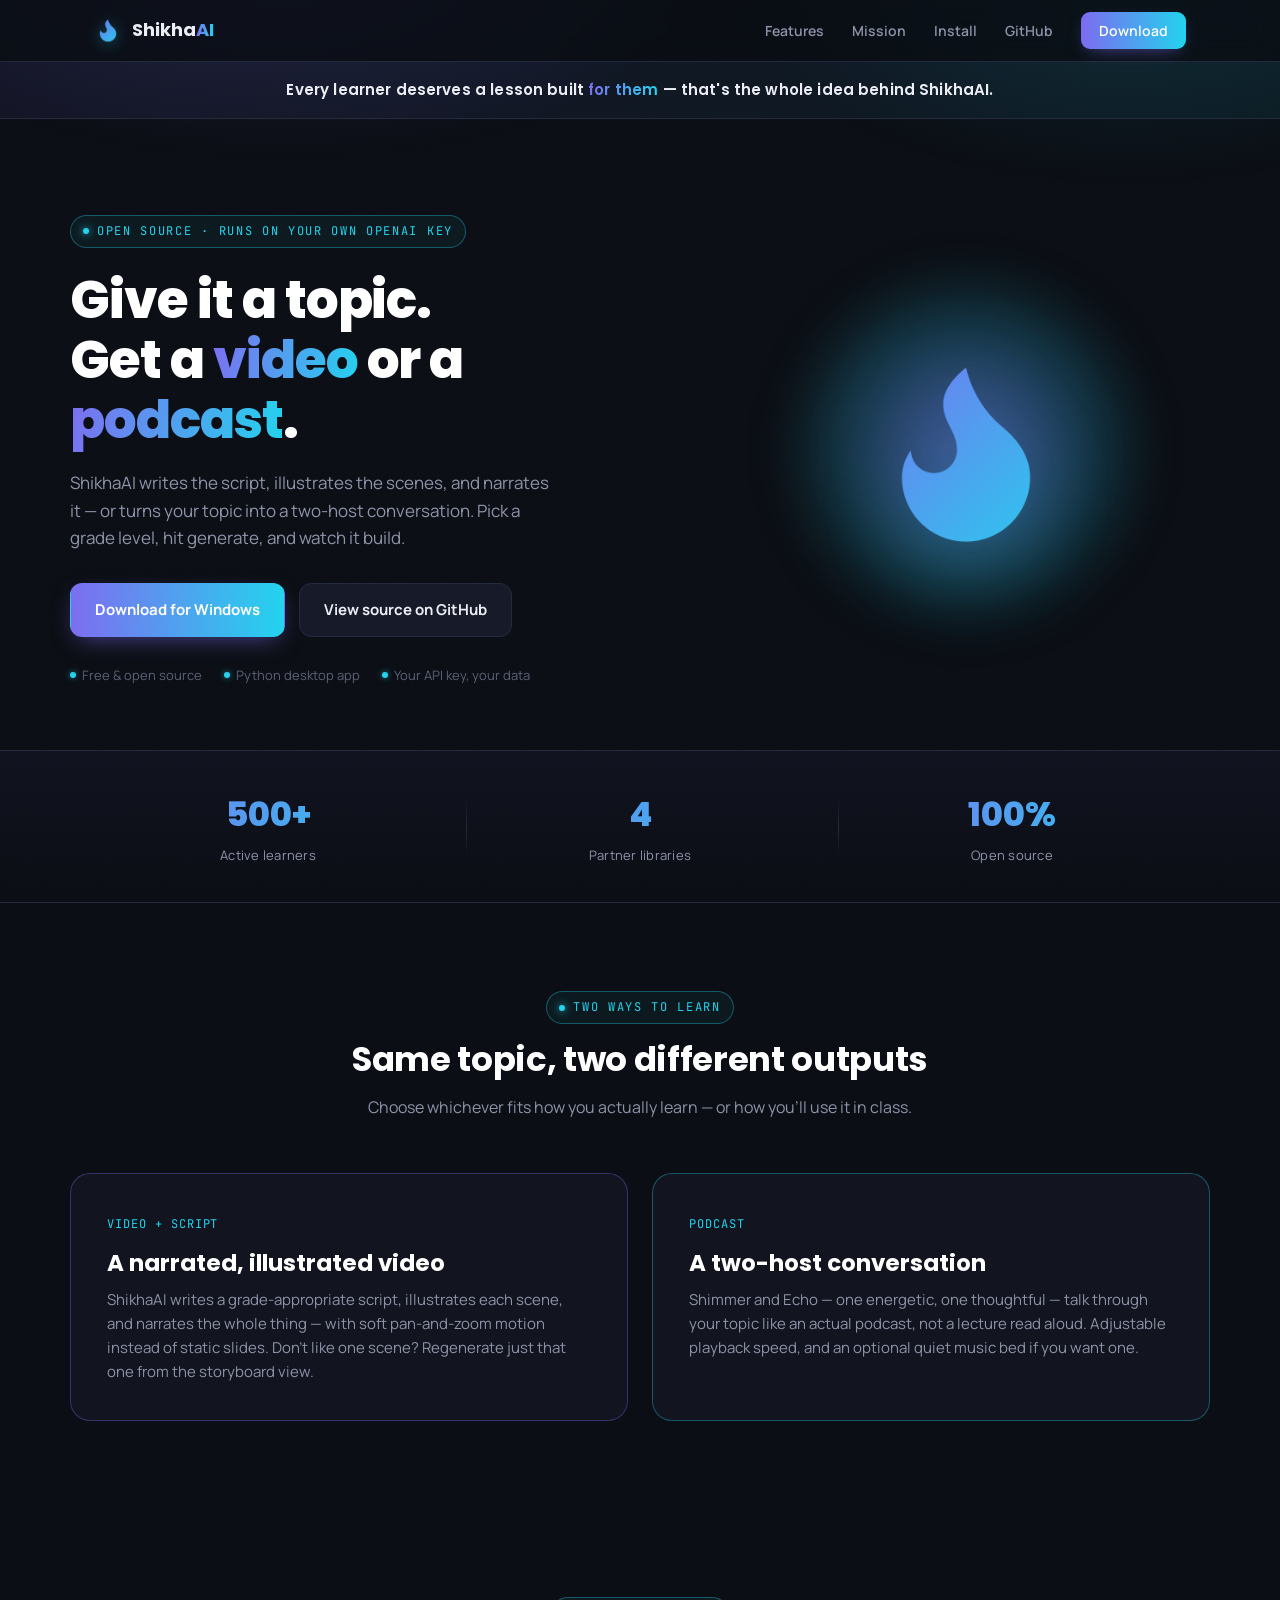
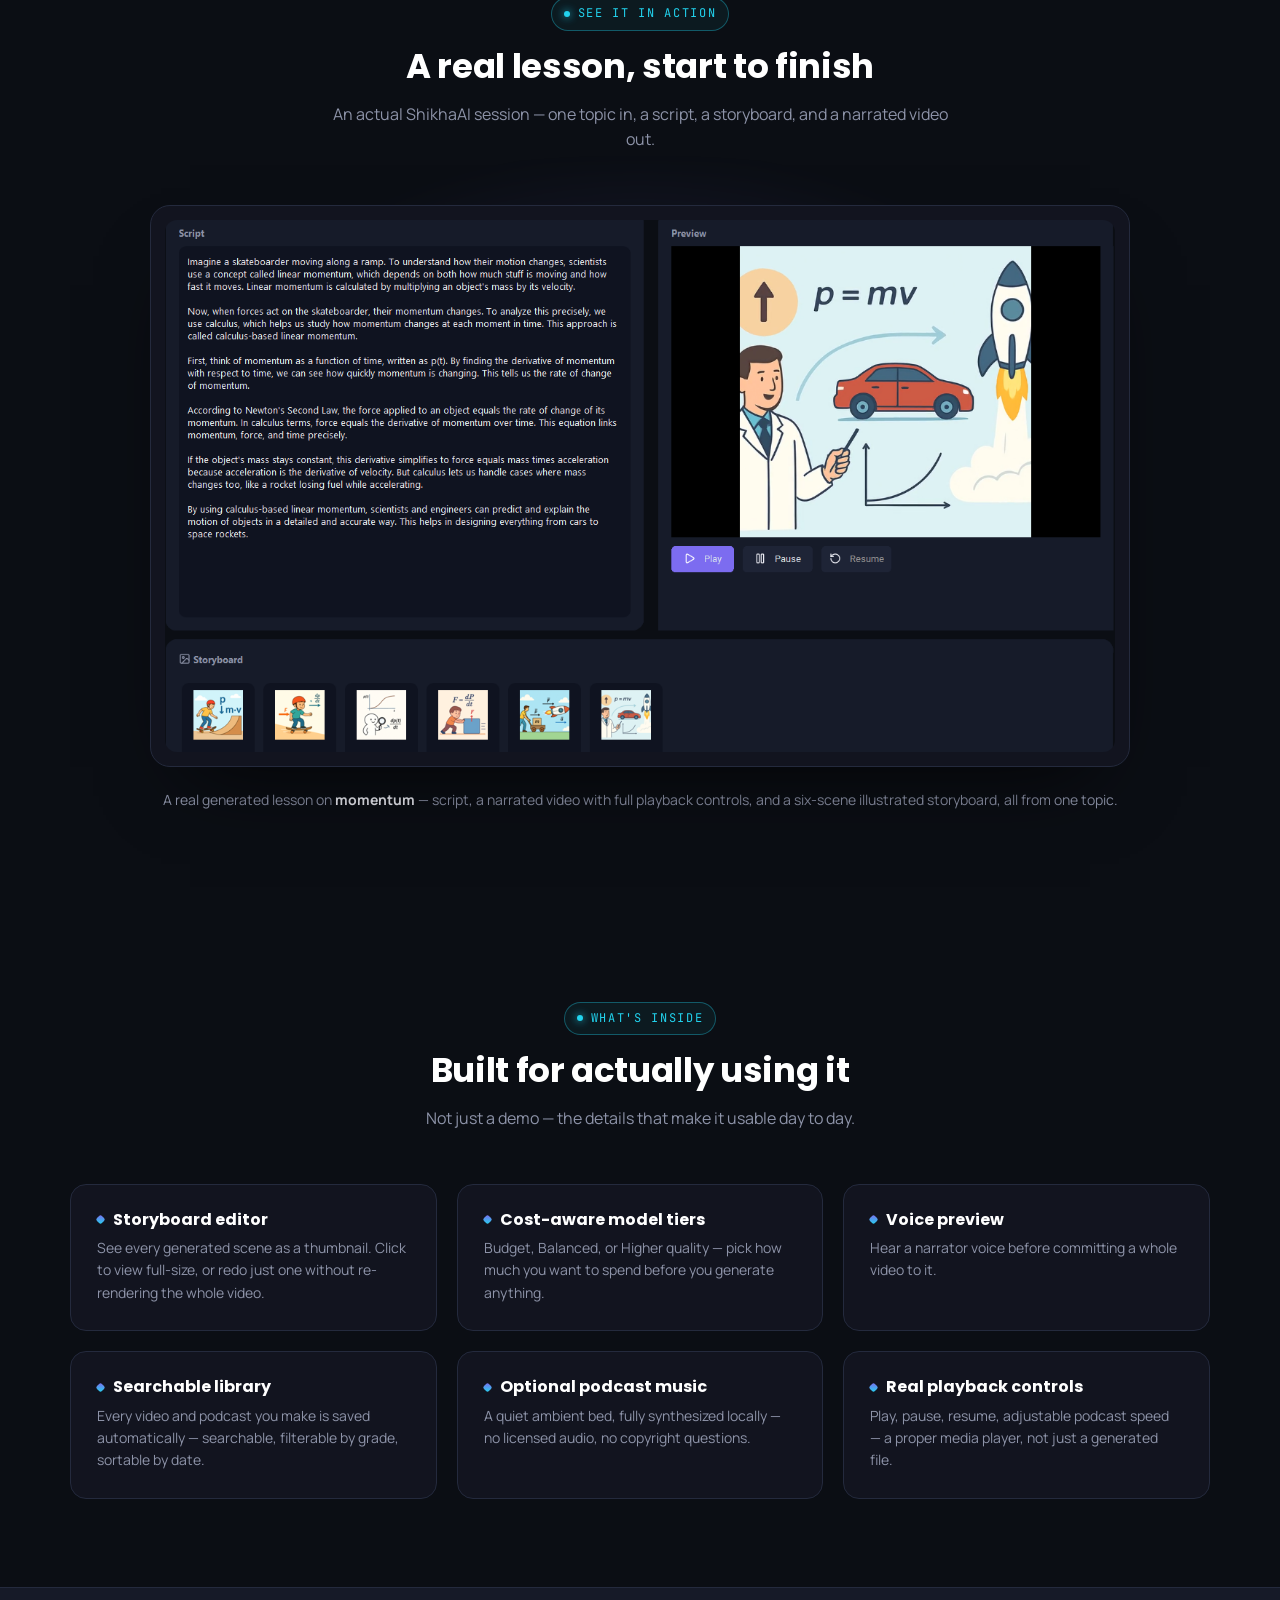
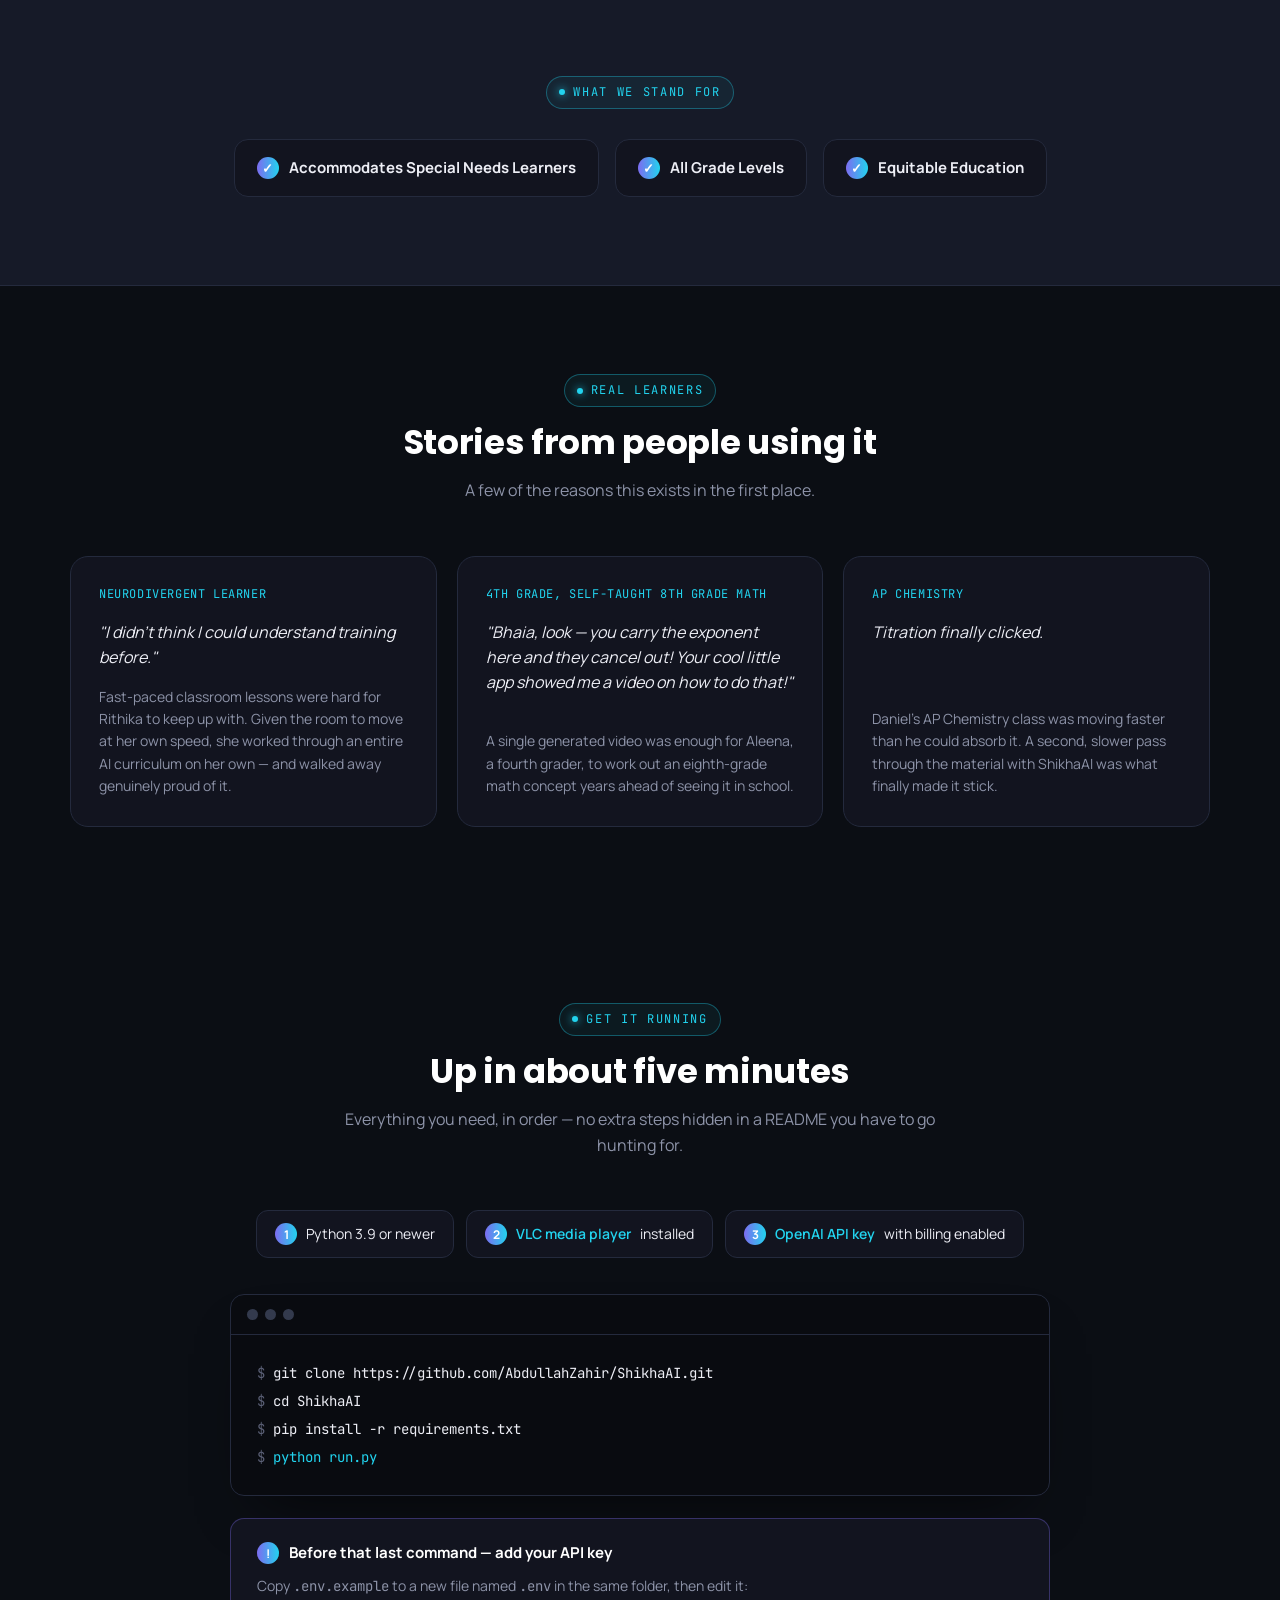
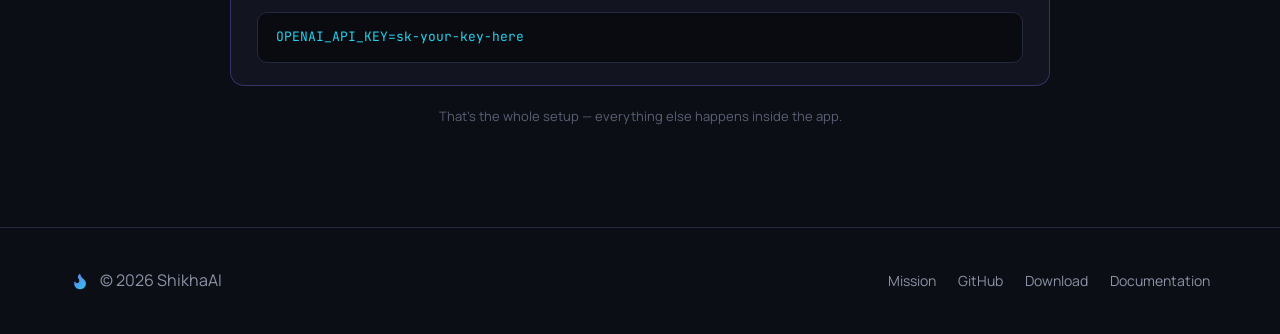
==== index.html @ b9935bba "Change greeting from 'Hello' to 'Goodbye'" ====
<!DOCTYPE html>
<html lang="en">
<head>
<meta charset="UTF-8">
<meta name="viewport" content="width=device-width, initial-scale=1.0">
<title>ShikhaAI — Turn any topic into a video or a podcast</title>
<meta name="description" content="ShikhaAI writes the script, illustrates the scenes, and narrates it — or turns your topic into a two-host podcast. Open source, adapts to every learner, runs on your own OpenAI key.">
<link rel="icon" type="image/png" href="assets/flame.png">
<link rel="preconnect" href="https://fonts.googleapis.com">
<link rel="preconnect" href="https://fonts.gstatic.com" crossorigin>
<link href="https://fonts.googleapis.com/css2?family=Poppins:wght@600;700;800&family=Manrope:wght@400;500;600;700;800&family=JetBrains+Mono:wght@400;500&display=swap" rel="stylesheet">
<style>
  :root{
    --ink:#0B0E14;
    --panel:#12141F;
    --panel-2:#161A28;
    --line:#242A3D;
    --ember-a:#7C6CF0;
    --ember-b:#22D3EE;
    --paper:#EDEEF5;
    --smoke:#8D93A8;
    --smoke-2:#5B6076;
  }

  *{box-sizing:border-box}
  html{scroll-behavior:smooth}
  body{
    margin:0;
    background:var(--ink);
    color:var(--paper);
    font-family:'Manrope',sans-serif;
    line-height:1.6;
    -webkit-font-smoothing:antialiased;
    overflow-x:hidden;
  }
  h1,h2,h3{
    font-family:'Poppins',sans-serif;
    line-height:1.15;
    margin:0;
  }
  a{color:inherit}
  img{max-width:100%;display:block}
  .mono{font-family:'JetBrains Mono',monospace}

  :focus-visible{
    outline:2px solid var(--ember-b);
    outline-offset:3px;
    border-radius:4px;
  }

  .wrap{max-width:1140px;margin:0 auto;padding:0 24px}

  /* ---------------- Ambient layers ---------------- */
  /* Soft fixed light that pools toward the top of the page — gives depth
     behind the hero without adding another glowing box. */
  .aura{
    position:fixed;inset:0;z-index:0;pointer-events:none;
    background:
      radial-gradient(60% 40% at 22% -6%, rgba(124,108,240,0.16), transparent 60%),
      radial-gradient(52% 38% at 88% -2%, rgba(34,211,238,0.10), transparent 60%);
  }
  /* Rising embers — the signature motion, drawn in JS. */
  #embers{
    position:fixed;inset:0;z-index:0;pointer-events:none;
    width:100%;height:100%;
  }
  /* Fine film grain so surfaces read as crafted, not flat. */
  .grain{
    position:fixed;inset:0;z-index:4;pointer-events:none;
    opacity:.05;mix-blend-mode:overlay;
    background-image:url("data:image/svg+xml,%3Csvg xmlns='http://www.w3.org/2000/svg' width='160' height='160'%3E%3Cfilter id='n'%3E%3CfeTurbulence type='fractalNoise' baseFrequency='0.85' numOctaves='2' stitchTiles='stitch'/%3E%3C/filter%3E%3Crect width='100%25' height='100%25' filter='url(%23n)'/%3E%3C/svg%3E");
  }

  /* Everything real sits above the ambient layers. */
  header, .motto, .hero, .trust, section, footer{position:relative;z-index:1}

  /* ---------------- Nav ---------------- */
  header{
    position:sticky;top:0;z-index:50;
    background:rgba(11,14,20,0.72);
    backdrop-filter:blur(14px) saturate(120%);
    border-bottom:1px solid var(--line);
    transition:border-color .3s ease, background .3s ease;
  }
  header.scrolled{
    background:rgba(11,14,20,0.9);
    border-bottom-color:rgba(124,108,240,0.28);
  }
  nav{
    display:flex;align-items:center;justify-content:space-between;
    padding:16px 24px;max-width:1140px;margin:0 auto;
  }
  .brand{display:flex;align-items:center;gap:10px;text-decoration:none}
  .brand img{
    width:28px;height:28px;
    transition:transform .5s cubic-bezier(.2,.8,.2,1), filter .3s ease;
    filter:drop-shadow(0 2px 8px rgba(34,211,238,0.35));
  }
  .brand:hover img{transform:rotate(-8deg) scale(1.08)}
  .brand span{font-family:'Poppins',sans-serif;font-weight:700;font-size:18px;color:var(--paper)}
  .brand span em{
    font-style:normal;
    background:linear-gradient(90deg,var(--ember-a),var(--ember-b));
    -webkit-background-clip:text;background-clip:text;color:transparent;
  }
  .nav-links{display:flex;align-items:center;gap:28px;list-style:none;margin:0;padding:0}
  .nav-links a{
    position:relative;
    text-decoration:none;color:var(--smoke);font-size:14px;font-weight:600;
    transition:color .2s ease;
  }
  /* Animated underline that wipes in from the left. */
  .nav-links a:not(.btn-nav)::after{
    content:"";position:absolute;left:0;bottom:-6px;height:2px;width:100%;
    background:linear-gradient(90deg,var(--ember-a),var(--ember-b));
    transform:scaleX(0);transform-origin:left;
    transition:transform .28s cubic-bezier(.2,.8,.2,1);
    border-radius:2px;
  }
  .nav-links a:not(.btn-nav):hover{color:var(--paper)}
  .nav-links a:not(.btn-nav):hover::after{transform:scaleX(1)}
  .btn-nav{
    background:linear-gradient(90deg,var(--ember-a),var(--ember-b));
    color:#fff !important;padding:9px 18px;border-radius:9px;
    font-weight:700;font-size:14px;
    box-shadow:0 6px 18px -8px rgba(124,108,240,0.7);
    transition:transform .18s ease, box-shadow .18s ease;
  }
  .btn-nav:hover{transform:translateY(-2px);box-shadow:0 12px 26px -8px rgba(124,108,240,0.85)}

  /* ---------------- Hero ---------------- */
  .hero{
    position:relative;overflow:hidden;
    padding:96px 24px 64px;
  }
  .hero-grid{
    max-width:1140px;margin:0 auto;
    display:grid;grid-template-columns:1.1fr 0.9fr;gap:56px;align-items:center;
  }
  .eyebrow{
    display:inline-flex;align-items:center;gap:8px;
    font-family:'JetBrains Mono',monospace;
    font-size:12px;letter-spacing:.14em;text-transform:uppercase;
    color:var(--ember-b);border:1px solid rgba(34,211,238,0.35);
    background:rgba(34,211,238,0.06);
    padding:6px 12px;border-radius:20px;margin-bottom:22px;
  }
  .eyebrow::before{
    content:"";width:6px;height:6px;border-radius:50%;
    background:var(--ember-b);
    box-shadow:0 0 8px var(--ember-b);
    animation:pulse 2.4s ease-in-out infinite;
  }
  @keyframes pulse{
    0%,100%{opacity:.5;transform:scale(.85)}
    50%{opacity:1;transform:scale(1.15)}
  }
  .hero h1{
    font-size:52px;font-weight:800;letter-spacing:-0.02em;color:#fff;
    margin-bottom:20px;
  }
  .hero h1 .grad{
    position:relative;
    background:linear-gradient(100deg,var(--ember-a),var(--ember-b));
    -webkit-background-clip:text;background-clip:text;color:transparent;
  }
  .hero p.lead{
    font-size:17px;color:var(--smoke);max-width:480px;margin-bottom:32px;
  }
  .cta-row{display:flex;flex-wrap:wrap;gap:14px;margin-bottom:28px}
  .btn{
    position:relative;overflow:hidden;
    display:inline-flex;align-items:center;gap:9px;
    padding:14px 24px;border-radius:12px;font-weight:700;font-size:15px;
    text-decoration:none;transition:transform .18s ease, box-shadow .18s ease, border-color .18s ease;
    border:1px solid transparent;cursor:pointer;
  }
  .btn:hover{transform:translateY(-2px)}
  .btn-primary{
    background:linear-gradient(90deg,var(--ember-a),var(--ember-b));
    color:#fff;box-shadow:0 8px 24px -8px rgba(124,108,240,0.6);
  }
  .btn-primary:hover{box-shadow:0 16px 38px -10px rgba(124,108,240,0.75)}
  /* Sheen that sweeps across the primary button on hover. */
  .btn-primary::after{
    content:"";position:absolute;top:0;left:-120%;width:70%;height:100%;
    background:linear-gradient(100deg,transparent,rgba(255,255,255,0.35),transparent);
    transform:skewX(-18deg);transition:none;
  }
  .btn-primary:hover::after{left:150%;transition:left .7s cubic-bezier(.2,.7,.2,1)}
  .btn-secondary{
    background:var(--panel-2);color:var(--paper);border-color:var(--line);
  }
  .btn-secondary:hover{border-color:var(--ember-b);box-shadow:0 10px 30px -14px rgba(34,211,238,0.5)}
  .hero-meta{display:flex;flex-wrap:wrap;gap:22px;color:var(--smoke-2);font-size:13px}
  .hero-meta span{display:flex;align-items:center;gap:6px}
  .dot{width:6px;height:6px;border-radius:50%;background:var(--ember-b);flex:none;box-shadow:0 0 6px rgba(34,211,238,0.6)}

  /* Flame signature */
  .flame-stage{
    position:relative;display:flex;align-items:center;justify-content:center;
    height:420px;
  }
  /* This whole group leans a few pixels toward the cursor (set in JS). */
  .flame-parallax{
    position:relative;display:flex;align-items:center;justify-content:center;
    width:100%;height:100%;
    transition:transform .35s cubic-bezier(.2,.8,.2,1);
    will-change:transform;
  }
  .glow{
    position:absolute;width:340px;height:340px;border-radius:50%;
    background:radial-gradient(circle, rgba(124,108,240,0.55), rgba(34,211,238,0.18) 55%, transparent 72%);
    filter:blur(30px);
    animation:drift 7s ease-in-out infinite alternate;
  }
  /* A second, slower halo for depth. */
  .glow.halo{
    width:420px;height:420px;opacity:.5;
    background:radial-gradient(circle, rgba(34,211,238,0.28), transparent 66%);
    animation:drift 11s ease-in-out infinite alternate-reverse;
  }
  .flame-img{
    position:relative;width:220px;z-index:2;
    filter:drop-shadow(0 18px 40px rgba(34,211,238,0.25));
    animation:flicker 4.2s ease-in-out infinite;
    transform-origin:50% 85%;
  }
  .topic-chip{
    position:absolute;bottom:18px;z-index:3;
    display:inline-flex;align-items:center;gap:8px;
    background:var(--panel-2);border:1px solid var(--line);
    padding:9px 16px;border-radius:24px;font-family:'JetBrains Mono',monospace;
    font-size:13px;color:var(--paper);
    box-shadow:0 10px 30px -12px rgba(0,0,0,0.6);
    white-space:nowrap;
    transition:opacity .3s ease, transform .3s ease, border-color .3s ease;
  }
  .topic-chip .q-label{color:var(--ember-b);opacity:.85}
  /* Blinking caret at the end of the question. */
  .topic-chip .caret{
    width:2px;height:14px;background:var(--ember-b);border-radius:1px;
    animation:blink 1.05s step-end infinite;
  }
  @keyframes blink{50%{opacity:0}}
  @keyframes drift{
    0%{transform:translate(-8px,4px) scale(1)}
    100%{transform:translate(10px,-10px) scale(1.08)}
  }
  @keyframes flicker{
    0%,100%{transform:rotate(-1deg) scale(1)}
    22%{transform:rotate(1deg) scale(1.02)}
    45%{transform:rotate(-0.5deg) scale(0.985)}
    68%{transform:rotate(0.8deg) scale(1.015)}
    85%{transform:rotate(-1.2deg) scale(0.995)}
  }

  /* ---------------- Trust bar ---------------- */
  .trust{
    border-top:1px solid var(--line);border-bottom:1px solid var(--line);
    background:linear-gradient(180deg, rgba(124,108,240,0.05), transparent);
  }
  .trust-wrap{
    max-width:1140px;margin:0 auto;padding:36px 24px;
    display:grid;grid-template-columns:repeat(3,1fr);gap:24px;text-align:center;
  }
  .trust-item{position:relative}
  .trust-item + .trust-item::before{
    content:"";position:absolute;left:0;top:14%;height:72%;width:1px;
    background:linear-gradient(180deg,transparent,var(--line),transparent);
  }
  .trust-item .num{
    font-family:'Poppins',sans-serif;font-weight:800;font-size:34px;
    background:linear-gradient(100deg,var(--ember-a),var(--ember-b));
    -webkit-background-clip:text;background-clip:text;color:transparent;
    margin-bottom:4px;font-variant-numeric:tabular-nums;
  }
  .trust-item .label{color:var(--smoke);font-size:13px;letter-spacing:.02em}

  /* ---------------- Section shared ---------------- */
  section{padding:88px 24px}
  .section-head{max-width:640px;margin:0 auto 52px;text-align:center}
  .section-head .eyebrow{margin-bottom:16px}
  .section-head h2{font-size:34px;color:#fff;margin-bottom:14px;letter-spacing:-0.01em}
  .section-head p{color:var(--smoke);font-size:16px}

  /* Reusable card spotlight: a soft light follows the cursor across the card.
     --mx/--my are updated per-card in JS; falls back to a gentle top glow. */
  .spot{
    position:relative;overflow:hidden;
    --mx:50%;--my:0%;
  }
  .spot::before{
    content:"";position:absolute;inset:0;pointer-events:none;
    background:radial-gradient(220px circle at var(--mx) var(--my), rgba(124,108,240,0.16), transparent 60%);
    opacity:0;transition:opacity .3s ease;
  }
  .spot:hover::before{opacity:1}

  /* ---------------- Two ways ---------------- */
  .modes{
    max-width:1140px;margin:0 auto;
    display:grid;grid-template-columns:1fr 1fr;gap:24px;
  }
  .mode-card{
    background:var(--panel);border:1px solid var(--line);border-radius:20px;
    padding:36px;
    transition:transform .25s cubic-bezier(.2,.8,.2,1), border-color .25s ease, box-shadow .25s ease;
  }
  .mode-card:hover{transform:translateY(-4px);box-shadow:0 30px 60px -34px rgba(0,0,0,0.85)}
  .mode-card .tag{
    display:inline-block;font-family:'JetBrains Mono',monospace;font-size:12px;
    color:var(--ember-b);letter-spacing:.08em;text-transform:uppercase;margin-bottom:16px;
  }
  .mode-card h3{font-size:23px;color:#fff;margin-bottom:12px}
  .mode-card p{color:var(--smoke);font-size:15px;margin:0}
  .mode-card.video{border-color:rgba(124,108,240,0.35)}
  .mode-card.video:hover{border-color:rgba(124,108,240,0.7)}
  .mode-card.podcast{border-color:rgba(34,211,238,0.35)}
  .mode-card.podcast:hover{border-color:rgba(34,211,238,0.7)}
  .mode-card.podcast.spot::before{background:radial-gradient(220px circle at var(--mx) var(--my), rgba(34,211,238,0.16), transparent 60%)}

  /* ---------------- Showcase ---------------- */
  .showcase-frame{
    max-width:980px;margin:0 auto;position:relative;
  }
  .showcase-glow{
    position:absolute;inset:-40px;
    background:radial-gradient(60% 60% at 50% 40%, rgba(124,108,240,0.18), transparent 70%);
    filter:blur(10px);z-index:0;
  }
  .showcase-card{
    position:relative;z-index:1;
    background:var(--panel);border:1px solid var(--line);border-radius:20px;
    padding:14px;box-shadow:0 40px 80px -40px rgba(0,0,0,0.8);
    transition:transform .4s cubic-bezier(.2,.8,.2,1), box-shadow .4s ease;
  }
  .showcase-card:hover{transform:translateY(-6px);box-shadow:0 60px 110px -46px rgba(0,0,0,0.9)}
  .showcase-card img{border-radius:12px;width:100%}
  .showcase-caption{
    text-align:center;color:var(--smoke);font-size:14px;margin-top:22px;
  }
  .showcase-caption strong{color:var(--paper)}

  /* ---------------- Features grid ---------------- */
  .features{
    max-width:1140px;margin:0 auto;
    display:grid;grid-template-columns:repeat(3,1fr);gap:20px;
  }
  .feature{
    background:var(--panel);border:1px solid var(--line);border-radius:16px;
    padding:26px;transition:border-color .2s ease, transform .25s cubic-bezier(.2,.8,.2,1), box-shadow .25s ease;
  }
  .feature:hover{border-color:rgba(124,108,240,0.5);transform:translateY(-4px);box-shadow:0 24px 48px -30px rgba(0,0,0,0.8)}
  .feature h3{font-size:16px;color:#fff;margin-bottom:8px;display:flex;align-items:center;gap:9px}
  /* A small brand tick before each feature title — quiet, not an emoji. */
  .feature h3::before{
    content:"";width:7px;height:7px;border-radius:2px;flex:none;
    background:linear-gradient(135deg,var(--ember-a),var(--ember-b));
    transform:rotate(45deg);
    transition:transform .25s ease;
  }
  .feature:hover h3::before{transform:rotate(45deg) scale(1.35)}
  .feature p{color:var(--smoke);font-size:14px;margin:0}

  /* ---------------- Motto banner ---------------- */
  .motto{
    border-bottom:1px solid var(--line);
    background:linear-gradient(90deg, rgba(124,108,240,0.08), rgba(34,211,238,0.06));
    padding:16px 24px;text-align:center;
  }
  .motto p{
    margin:0;font-family:'Poppins',sans-serif;font-weight:600;font-size:15px;
    color:var(--paper);letter-spacing:.01em;
  }
  .motto p .grad{
    background:linear-gradient(90deg,var(--ember-a),var(--ember-b));
    -webkit-background-clip:text;background-clip:text;color:transparent;
  }

  /* ---------------- Commitments (checklist) ---------------- */
  .commitments{background:var(--panel-2);border-top:1px solid var(--line);border-bottom:1px solid var(--line)}
  .commitments-wrap{
    max-width:900px;margin:0 auto;padding:0 24px;text-align:center;
  }
  .commit-row{
    display:flex;justify-content:center;gap:16px;flex-wrap:wrap;margin-top:8px;
  }
  .commit-pill{
    display:flex;align-items:center;gap:10px;
    background:var(--panel);border:1px solid var(--line);border-radius:14px;
    padding:16px 22px;font-weight:700;color:var(--paper);font-size:15px;
    transition:transform .22s cubic-bezier(.2,.8,.2,1), border-color .22s ease, box-shadow .22s ease;
  }
  .commit-pill:hover{
    transform:translateY(-3px);
    border-color:rgba(34,211,238,0.5);
    box-shadow:0 18px 36px -24px rgba(34,211,238,0.5);
  }
  .commit-pill .check{
    width:22px;height:22px;border-radius:50%;flex:none;
    background:linear-gradient(90deg,var(--ember-a),var(--ember-b));
    display:flex;align-items:center;justify-content:center;
    color:#fff;font-size:13px;font-weight:800;
  }


  /* ---------------- Testimonials ---------------- */
  .testimonials{
    max-width:1140px;margin:0 auto;
    display:grid;grid-template-columns:repeat(3,1fr);gap:20px;
  }
  .testimonial{
    background:var(--panel);border:1px solid var(--line);border-radius:18px;
    padding:28px;display:flex;flex-direction:column;
    transition:transform .25s cubic-bezier(.2,.8,.2,1), border-color .25s ease, box-shadow .25s ease;
  }
  .testimonial:hover{transform:translateY(-4px);border-color:rgba(124,108,240,0.4);box-shadow:0 26px 52px -32px rgba(0,0,0,0.8)}
  .testimonial .who{
    font-family:'JetBrains Mono',monospace;font-size:12px;color:var(--ember-b);
    letter-spacing:.05em;text-transform:uppercase;margin-bottom:16px;
  }
  .testimonial blockquote{
    position:relative;
    margin:0 0 16px;font-size:16px;color:var(--paper);font-style:italic;
    line-height:1.55;flex:1;
  }
  .testimonial p.context{margin:0;color:var(--smoke);font-size:14px}

  /* ---------------- Install ---------------- */
  .install{max-width:820px;margin:0 auto}
  .req-row{
    display:flex;flex-wrap:wrap;gap:12px;justify-content:center;margin-bottom:36px;
  }
  .req-pill{
    display:flex;align-items:center;gap:9px;
    background:var(--panel);border:1px solid var(--line);border-radius:12px;
    padding:12px 18px;font-size:14px;color:var(--paper);
    transition:transform .2s ease, border-color .2s ease;
  }
  .req-pill:hover{transform:translateY(-2px);border-color:rgba(124,108,240,0.45)}
  .req-pill .req-num{
    width:22px;height:22px;border-radius:50%;flex:none;
    background:linear-gradient(90deg,var(--ember-a),var(--ember-b));
    color:#fff;font-size:12px;font-weight:700;
    display:flex;align-items:center;justify-content:center;
  }
  .req-pill a{color:var(--ember-b);text-decoration:none;font-weight:600}
  .req-pill a:hover{text-decoration:underline}

  .terminal{
    background:#090B10;border:1px solid var(--line);border-radius:14px;
    overflow:hidden;box-shadow:0 30px 60px -30px rgba(0,0,0,0.7);
    transition:border-color .3s ease, box-shadow .3s ease;
  }
  .terminal:hover{border-color:rgba(34,211,238,0.35);box-shadow:0 40px 80px -36px rgba(0,0,0,0.85)}
  .terminal-bar{
    display:flex;gap:7px;padding:14px 16px;border-bottom:1px solid var(--line);
    align-items:center;
  }
  .terminal-bar span{width:11px;height:11px;border-radius:50%;background:#333a4d;transition:background .3s ease}
  .terminal:hover .terminal-bar span:nth-child(1){background:#ff5f57}
  .terminal:hover .terminal-bar span:nth-child(2){background:#febc2e}
  .terminal:hover .terminal-bar span:nth-child(3){background:#28c840}
  .terminal-body{padding:24px 26px;font-family:'JetBrains Mono',monospace;font-size:14px;line-height:2}
  .terminal-body > div{opacity:0;transform:translateX(-6px);animation:lineIn .4s forwards}
  .terminal-body > div:nth-child(1){animation-delay:.05s}
  .terminal-body > div:nth-child(2){animation-delay:.20s}
  .terminal-body > div:nth-child(3){animation-delay:.35s}
  .terminal-body > div:nth-child(4){animation-delay:.50s}
  @keyframes lineIn{to{opacity:1;transform:none}}
  .terminal-body .c{color:var(--smoke-2)}
  .terminal-body .g{color:var(--ember-b)}

  .env-callout{
    max-width:820px;margin:22px auto 0;
    background:var(--panel);border:1px solid rgba(124,108,240,0.35);border-radius:14px;
    padding:22px 26px;
  }
  .env-callout .callout-head{
    display:flex;align-items:center;gap:10px;margin-bottom:10px;
    font-weight:700;color:#fff;font-size:15px;
  }
  .env-callout .callout-head .req-num{
    width:22px;height:22px;border-radius:50%;flex:none;
    background:linear-gradient(90deg,var(--ember-a),var(--ember-b));
    color:#fff;font-size:12px;font-weight:700;
    display:flex;align-items:center;justify-content:center;
  }
  .env-callout p{color:var(--smoke);font-size:14px;margin:0 0 14px}
  .env-callout code.block{
    display:block;background:#090B10;border:1px solid var(--line);border-radius:10px;
    padding:14px 18px;font-family:'JetBrains Mono',monospace;font-size:13px;color:var(--ember-b);
  }
  .install-note{
    text-align:center;color:var(--smoke-2);font-size:13px;margin-top:20px;
  }

  /* ---------------- Footer ---------------- */
  footer{
    border-top:1px solid var(--line);padding:40px 24px;
  }
  .footer-wrap{
    max-width:1140px;margin:0 auto;display:flex;align-items:center;
    justify-content:space-between;flex-wrap:wrap;gap:16px;
  }
  .footer-brand{display:flex;align-items:center;gap:10px;color:var(--smoke)}
  .footer-brand img{width:20px;height:20px}
  .footer-links{display:flex;gap:22px;list-style:none;padding:0;margin:0}
  .footer-links a{position:relative;color:var(--smoke);text-decoration:none;font-size:14px;transition:color .2s ease}
  .footer-links a:hover{color:var(--paper)}

  /* ---------------- Scroll reveal ---------------- */
  [data-reveal]{
    opacity:0;transform:translateY(20px);
    transition:opacity .7s cubic-bezier(.2,.7,.2,1), transform .7s cubic-bezier(.2,.7,.2,1);
  }
  [data-reveal].in{opacity:1;transform:none}
  /* Staggered children inside a revealed group. */
  [data-reveal-group] > *{
    opacity:0;transform:translateY(20px);
    transition:opacity .6s cubic-bezier(.2,.7,.2,1), transform .6s cubic-bezier(.2,.7,.2,1);
  }
  [data-reveal-group].in > *{opacity:1;transform:none}
  [data-reveal-group].in > *:nth-child(1){transition-delay:.00s}
  [data-reveal-group].in > *:nth-child(2){transition-delay:.08s}
  [data-reveal-group].in > *:nth-child(3){transition-delay:.16s}
  [data-reveal-group].in > *:nth-child(4){transition-delay:.24s}
  [data-reveal-group].in > *:nth-child(5){transition-delay:.32s}
  [data-reveal-group].in > *:nth-child(6){transition-delay:.40s}

  @media (max-width: 880px){
    .hero-grid{grid-template-columns:1fr}
    .flame-stage{height:260px;order:-1}
    .hero h1{font-size:38px}
    .modes{grid-template-columns:1fr}
    .features{grid-template-columns:1fr 1fr}
    .testimonials{grid-template-columns:1fr}
    .trust-wrap{grid-template-columns:1fr}
    .trust-item + .trust-item::before{display:none}
    .nav-links{display:none}
  }
  @media (max-width: 520px){
    .features{grid-template-columns:1fr}
  }

  @media (prefers-reduced-motion: reduce){
    html{scroll-behavior:auto}
    .glow,.flame-img,.eyebrow::before,.topic-chip .caret,.terminal-body > div{animation:none}
    .flame-parallax{transition:none}
    [data-reveal],[data-reveal-group] > *{opacity:1;transform:none;transition:none}
    .terminal-body > div{opacity:1;transform:none}
  }
</style>
</head>
<body>

<div class="aura" aria-hidden="true"></div>
<canvas id="embers" aria-hidden="true"></canvas>
<div class="grain" aria-hidden="true"></div>

<header>
  <nav>
    <a href="#" class="brand">
      <img src="assets/flame.png" alt="">
      <span>Shikha<em>AI</em></span>
    </a>
    <ul class="nav-links">
      <li><a href="#modes">Features</a></li>
      <li><a href="#story">Mission</a></li>
      <li><a href="#install">Install</a></li>
      <li><a href="https://github.com/AbdullahZahir/ShikhaAI">GitHub</a></li>
      <li><a href="https://github.com/AbdullahZahir/ShikhaAI/releases/latest" class="btn-nav">Download</a></li>
    </ul>
  </nav>
</header>

<div class="motto">
  <p>Every learner deserves a lesson built <span class="grad">for them</span> — that's the whole idea behind ShikhaAI.</p>
</div>

<section class="hero">
  <div class="hero-grid">
    <div data-reveal>
      <span class="eyebrow">open source · runs on your own OpenAI key</span>
      <h1>Give it a topic.<br>Get a <span class="grad">video</span> or a <span class="grad">podcast</span>.</h1>
      <p class="lead">ShikhaAI writes the script, illustrates the scenes, and narrates it — or turns your topic into a two-host conversation. Pick a grade level, hit generate, and watch it build.</p>
      <div class="cta-row">
        <a class="btn btn-primary" href="https://github.com/AbdullahZahir/ShikhaAI/releases/latest">Download for Windows</a>
        <a class="btn btn-secondary" href="https://github.com/AbdullahZahir/ShikhaAI">View source on GitHub</a>
      </div>
      <div class="hero-meta">
        <span><i class="dot"></i> Free &amp; open source</span>
        <span><i class="dot"></i> Python desktop app</span>
        <span><i class="dot"></i> Your API key, your data</span>
      </div>
    </div>
    <div class="flame-stage" id="flame-stage">
      <div class="flame-parallax" id="flame-parallax">
        <div class="glow halo"></div>
        <div class="glow"></div>
        <img class="flame-img" src="assets/flame.png" alt="ShikhaAI flame mark">
        <div class="topic-chip" id="topic-chip">
          <span class="q-label">?</span>
          <span id="topic-text">why do volcanoes erupt?</span>
          <span class="caret" aria-hidden="true"></span>
        </div>
      </div>
    </div>
  </div>
</section>

<div class="trust">
  <div class="trust-wrap" data-reveal-group>
    <div class="trust-item">
      <div class="num" data-count="500" data-suffix="+">500+</div>
      <div class="label">Active learners</div>
    </div>
    <div class="trust-item">
      <div class="num" data-count="4">4</div>
      <div class="label">Partner libraries</div>
    </div>
    <div class="trust-item">
      <div class="num" data-count="100" data-suffix="%">100%</div>
      <div class="label">Open source</div>
    </div>
  </div>
</div>

<section id="modes">
  <div class="section-head" data-reveal>
    <span class="eyebrow">two ways to learn</span>
    <h2>Same topic, two different outputs</h2>
    <p>Choose whichever fits how you actually learn — or how you'll use it in class.</p>
  </div>
  <div class="modes" data-reveal-group>
    <div class="mode-card video spot">
      <span class="tag">Video + Script</span>
      <h3>A narrated, illustrated video</h3>
      <p>ShikhaAI writes a grade-appropriate script, illustrates each scene, and narrates the whole thing — with soft pan-and-zoom motion instead of static slides. Don't like one scene? Regenerate just that one from the storyboard view.</p>
    </div>
    <div class="mode-card podcast spot">
      <span class="tag">Podcast</span>
      <h3>A two-host conversation</h3>
      <p>Shimmer and Echo — one energetic, one thoughtful — talk through your topic like an actual podcast, not a lecture read aloud. Adjustable playback speed, and an optional quiet music bed if you want one.</p>
    </div>
  </div>
</section>

<section>
  <div class="section-head" data-reveal>
    <span class="eyebrow">see it in action</span>
    <h2>A real lesson, start to finish</h2>
    <p>An actual ShikhaAI session — one topic in, a script, a storyboard, and a narrated video out.</p>
  </div>
  <div class="showcase-frame" data-reveal>
    <div class="showcase-glow"></div>
    <div class="showcase-card">
      <img src="assets/showcase-momentum.png" alt="ShikhaAI generating a video on momentum, showing the script panel, video preview, and illustrated storyboard scenes">
    </div>
  </div>
  <p class="showcase-caption" data-reveal>A real generated lesson on <strong>momentum</strong> — script, a narrated video with full playback controls, and a six-scene illustrated storyboard, all from one topic.</p>
</section>

<section>
  <div class="section-head" data-reveal>
    <span class="eyebrow">what's inside</span>
    <h2>Built for actually using it</h2>
    <p>Not just a demo — the details that make it usable day to day.</p>
  </div>
  <div class="features" data-reveal-group>
    <div class="feature spot">
      <h3>Storyboard editor</h3>
      <p>See every generated scene as a thumbnail. Click to view full-size, or redo just one without re-rendering the whole video.</p>
    </div>
    <div class="feature spot">
      <h3>Cost-aware model tiers</h3>
      <p>Budget, Balanced, or Higher quality — pick how much you want to spend before you generate anything.</p>
    </div>
    <div class="feature spot">
      <h3>Voice preview</h3>
      <p>Hear a narrator voice before committing a whole video to it.</p>
    </div>
    <div class="feature spot">
      <h3>Searchable library</h3>
      <p>Every video and podcast you make is saved automatically — searchable, filterable by grade, sortable by date.</p>
    </div>
    <div class="feature spot">
      <h3>Optional podcast music</h3>
      <p>A quiet ambient bed, fully synthesized locally — no licensed audio, no copyright questions.</p>
    </div>
    <div class="feature spot">
      <h3>Real playback controls</h3>
      <p>Play, pause, resume, adjustable podcast speed — a proper media player, not just a generated file.</p>
    </div>
  </div>
</section>

<section class="commitments" id="story">
  <div class="commitments-wrap" data-reveal>
    <span class="eyebrow">what we stand for</span>
    <div class="commit-row">
      <div class="commit-pill"><span class="check">✓</span> Accommodates Special Needs Learners</div>
      <div class="commit-pill"><span class="check">✓</span> All Grade Levels</div>
      <div class="commit-pill"><span class="check">✓</span> Equitable Education</div>
    </div>
  </div>
</section>

<section>
  <div class="section-head" data-reveal>
    <span class="eyebrow">real learners</span>
    <h2>Stories from people using it</h2>
    <p>A few of the reasons this exists in the first place.</p>
  </div>
  <div class="testimonials" data-reveal-group>
    <div class="testimonial spot">
      <div class="who">Neurodivergent learner</div>
      <blockquote>"I didn't think I could understand training before."</blockquote>
      <p class="context">Fast-paced classroom lessons were hard for Rithika to keep up with. Given the room to move at her own speed, she worked through an entire AI curriculum on her own — and walked away genuinely proud of it.</p>
    </div>
    <div class="testimonial spot">
      <div class="who">4th grade, self-taught 8th grade math</div>
      <blockquote>"Bhaia, look — you carry the exponent here and they cancel out! Your cool little app showed me a video on how to do that!"</blockquote>
      <p class="context">A single generated video was enough for Aleena, a fourth grader, to work out an eighth-grade math concept years ahead of seeing it in school.</p>
    </div>
    <div class="testimonial spot">
      <div class="who">AP Chemistry</div>
      <blockquote>Titration finally clicked.</blockquote>
      <p class="context">Daniel's AP Chemistry class was moving faster than he could absorb it. A second, slower pass through the material with ShikhaAI was what finally made it stick.</p>
    </div>
  </div>
</section>

<section id="install">
  <div class="section-head" data-reveal>
    <span class="eyebrow">get it running</span>
    <h2>Up in about five minutes</h2>
    <p>Everything you need, in order — no extra steps hidden in a README you have to go hunting for.</p>
  </div>
  <div class="install">
    <div class="req-row" data-reveal-group>
      <div class="req-pill"><span class="req-num">1</span> Python 3.9 or newer</div>
      <div class="req-pill"><span class="req-num">2</span> <a href="https://www.videolan.org/vlc/">VLC media player</a> installed</div>
      <div class="req-pill"><span class="req-num">3</span> <a href="https://platform.openai.com/api-keys">OpenAI API key</a> with billing enabled</div>
    </div>

    <div class="terminal" data-reveal>
      <div class="terminal-bar"><span></span><span></span><span></span></div>
      <div class="terminal-body">
        <div><span class="c">$</span> git clone https://github.com/AbdullahZahir/ShikhaAI.git</div>
        <div><span class="c">$</span> cd ShikhaAI</div>
        <div><span class="c">$</span> pip install -r requirements.txt</div>
        <div><span class="c">$</span> <span class="g">python run.py</span></div>
      </div>
    </div>

    <div class="env-callout" data-reveal>
      <div class="callout-head"><span class="req-num">!</span> Before that last command — add your API key</div>
      <p>Copy <code class="mono">.env.example</code> to a new file named <code class="mono">.env</code> in the same folder, then edit it:</p>
      <code class="block">OPENAI_API_KEY=sk-your-key-here</code>
    </div>

    <p class="install-note">That's the whole setup — everything else happens inside the app.</p>
  </div>
</section>

<footer>
  <div class="footer-wrap">
    <div class="footer-brand">
      <img src="assets/flame.png" alt="">
      <span>© 2026 ShikhaAI</span>
    </div>
    <ul class="footer-links">
      <li><a href="#story">Mission</a></li>
      <li><a href="https://github.com/AbdullahZahir/ShikhaAI">GitHub</a></li>
      <li><a href="https://github.com/AbdullahZahir/ShikhaAI/releases/latest">Download</a></li>
      <li><a href="https://github.com/AbdullahZahir/ShikhaAI#readme">Documentation</a></li>
    </ul>
  </div>
</footer>

<script>
  const reduceMotion = window.matchMedia('(prefers-reduced-motion: reduce)').matches;

  /* ---------- Cycling question chip (kept, made livelier) ---------- */
  const topics = [
    "why do volcanoes erupt?",
    "how do vaccines work?",
    "the french revolution",
    "why is the sky blue?",
    "how do black holes form?",
    "how is a rainbow formed?",
    "how do rockets work?",
    "what is euler's method?",
    "what is l'hôpital's rule?",
    "what is simple harmonic motion?",
    "why do cats purr?",
    "how do birds fly?",
    "where does rain come from?",
    "why do bees make honey?"
  ];
  (function(){
    let i = 0;
    const chip = document.getElementById('topic-chip');
    const text = document.getElementById('topic-text');
    if(!chip || !text) return;
    setInterval(() => {
      i = (i + 1) % topics.length;
      chip.style.opacity = 0;
      chip.style.transform = 'translateY(6px)';
      setTimeout(() => {
        text.textContent = topics[i];
        chip.style.opacity = 1;
        chip.style.transform = 'translateY(0)';
      }, 300);
    }, 2600);
  })();

  /* ---------- Header shadow on scroll ---------- */
  (function(){
    const header = document.querySelector('header');
    const onScroll = () => header.classList.toggle('scrolled', window.scrollY > 8);
    onScroll();
    window.addEventListener('scroll', onScroll, {passive:true});
  })();

  /* ---------- Scroll reveal ---------- */
  (function(){
    const els = document.querySelectorAll('[data-reveal],[data-reveal-group]');
    if(reduceMotion || !('IntersectionObserver' in window)){
      els.forEach(el => el.classList.add('in'));
      return;
    }
    const io = new IntersectionObserver((entries) => {
      entries.forEach(e => {
        if(e.isIntersecting){ e.target.classList.add('in'); io.unobserve(e.target); }
      });
    }, {threshold:0.12, rootMargin:'0px 0px -8% 0px'});
    els.forEach(el => io.observe(el));
  })();

  /* ---------- Count-up stats ---------- */
  (function(){
    const nums = document.querySelectorAll('.num[data-count]');
    if(!nums.length) return;
    if(reduceMotion || !('IntersectionObserver' in window)) return; // leave real numbers
    const run = (el) => {
      const target = parseInt(el.dataset.count, 10);
      const suffix = el.dataset.suffix || '';
      const dur = 1300;
      const start = performance.now();
      const tick = (now) => {
        const p = Math.min(1, (now - start) / dur);
        const eased = 1 - Math.pow(1 - p, 3);
        el.textContent = Math.round(target * eased) + suffix;
        if(p < 1) requestAnimationFrame(tick);
        else el.textContent = target + suffix;
      };
      el.textContent = '0' + suffix;
      requestAnimationFrame(tick);
    };
    const io = new IntersectionObserver((entries) => {
      entries.forEach(e => {
        if(e.isIntersecting){ run(e.target); io.unobserve(e.target); }
      });
    }, {threshold:0.6});
    nums.forEach(n => io.observe(n));
  })();

  /* ---------- Cursor spotlight on cards ---------- */
  (function(){
    if(matchMedia('(hover: none)').matches) return;
    document.querySelectorAll('.spot').forEach(card => {
      card.addEventListener('pointermove', (e) => {
        const r = card.getBoundingClientRect();
        card.style.setProperty('--mx', ((e.clientX - r.left) / r.width * 100) + '%');
        card.style.setProperty('--my', ((e.clientY - r.top) / r.height * 100) + '%');
      });
    });
  })();

  /* ---------- Flame leans toward the cursor ---------- */
  (function(){
    if(reduceMotion || matchMedia('(hover: none)').matches) return;
    const stage = document.getElementById('flame-stage');
    const target = document.getElementById('flame-parallax');
    if(!stage || !target) return;
    stage.addEventListener('pointermove', (e) => {
      const r = stage.getBoundingClientRect();
      const dx = (e.clientX - (r.left + r.width/2)) / r.width;   // -0.5..0.5
      const dy = (e.clientY - (r.top + r.height/2)) / r.height;
      target.style.transform = `translate(${dx*16}px, ${dy*14}px)`;
    });
    stage.addEventListener('pointerleave', () => {
      target.style.transform = 'translate(0,0)';
    });
  })();

  /* ---------- Rising embers (the signature ambient motion) ---------- */
  (function(){
    const canvas = document.getElementById('embers');
    if(!canvas || reduceMotion) return;
    const ctx = canvas.getContext('2d');
    let w, h, dpr, embers = [];

    const A = [124,108,240];   // --ember-a
    const B = [34,211,238];    // --ember-b
    const mix = (t) => `${Math.round(A[0]+(B[0]-A[0])*t)},${Math.round(A[1]+(B[1]-A[1])*t)},${Math.round(A[2]+(B[2]-A[2])*t)}`;

    function count(){ return Math.max(18, Math.min(52, Math.floor(window.innerWidth / 26))); }

    function makeEmber(seedTop){
      const t = Math.random();
      return {
        x: Math.random() * w,
        y: seedTop ? Math.random() * h : h + Math.random() * 60,
        r: 0.8 + Math.random() * 1.9,
        speed: 0.15 + Math.random() * 0.5,       // upward drift
        sway: 0.4 + Math.random() * 0.9,         // horizontal amplitude
        phase: Math.random() * Math.PI * 2,
        freq: 0.006 + Math.random() * 0.012,
        color: mix(t),
        life: 0,
        maxLife: 500 + Math.random() * 900
      };
    }

    function resize(){
      dpr = Math.min(2, window.devicePixelRatio || 1);
      w = window.innerWidth; h = window.innerHeight;
      canvas.width = w * dpr; canvas.height = h * dpr;
      canvas.style.width = w + 'px'; canvas.style.height = h + 'px';
      ctx.setTransform(dpr, 0, 0, dpr, 0, 0);
      embers = Array.from({length: count()}, () => makeEmber(true));
    }

    function frame(){
      ctx.clearRect(0, 0, w, h);
      ctx.globalCompositeOperation = 'lighter';
      for(let i = 0; i < embers.length; i++){
        const e = embers[i];
        e.life++;
        e.y -= e.speed;
        e.phase += e.freq;
        const x = e.x + Math.sin(e.phase) * e.sway * 8;

        // fade in over first 12%, out over last 30% of life
        const inP = Math.min(1, e.life / (e.maxLife * 0.12));
        const outP = Math.min(1, Math.max(0, (e.maxLife - e.life) / (e.maxLife * 0.3)));
        const alpha = 0.55 * inP * outP;

        ctx.beginPath();
        ctx.fillStyle = `rgba(${e.color},${alpha})`;
        ctx.shadowBlur = 10;
        ctx.shadowColor = `rgba(${e.color},${alpha})`;
        ctx.arc(x, e.y, e.r, 0, Math.PI * 2);
        ctx.fill();

        if(e.y < -20 || e.life > e.maxLife){
          embers[i] = makeEmber(false);
        }
      }
      ctx.shadowBlur = 0;
      ctx.globalCompositeOperation = 'source-over';
      requestAnimationFrame(frame);
    }

    let rt;
    window.addEventListener('resize', () => { clearTimeout(rt); rt = setTimeout(resize, 150); });
    resize();
    requestAnimationFrame(frame);
  })();
</script>

</body>
</html>
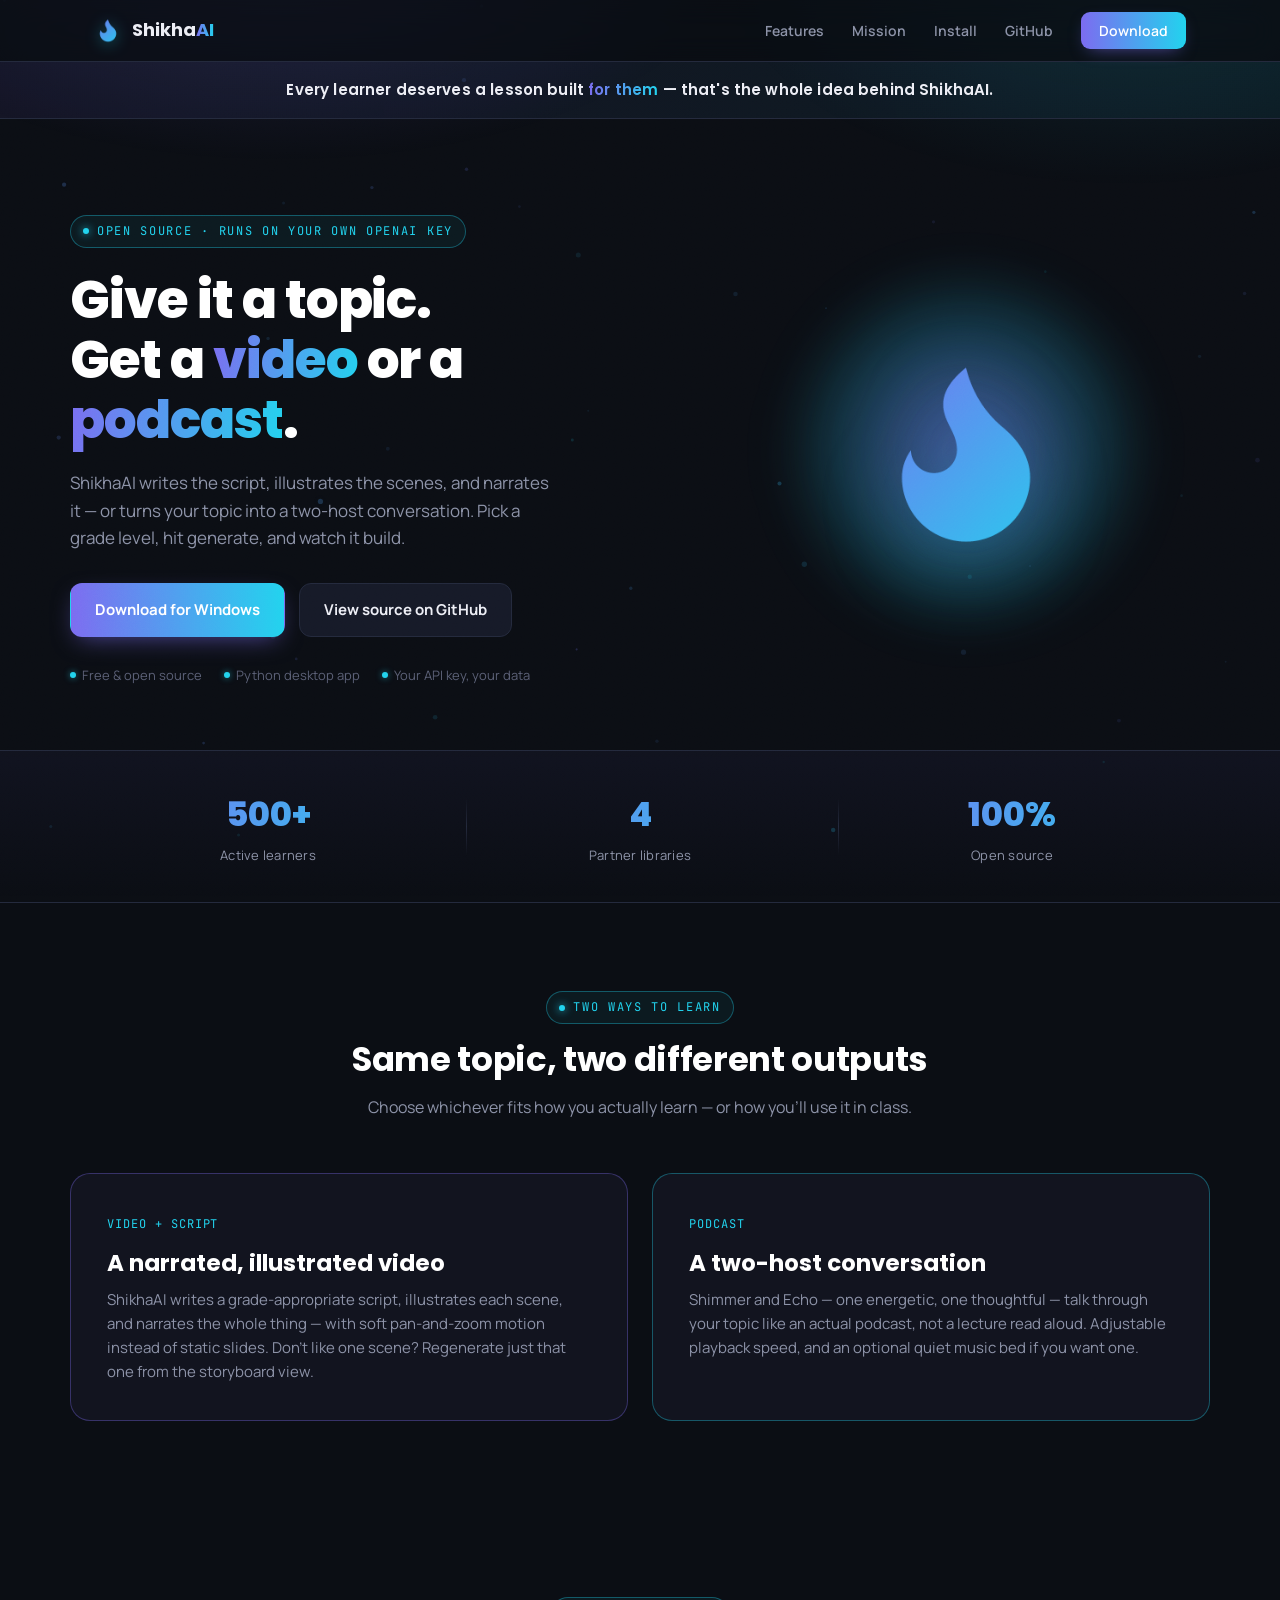
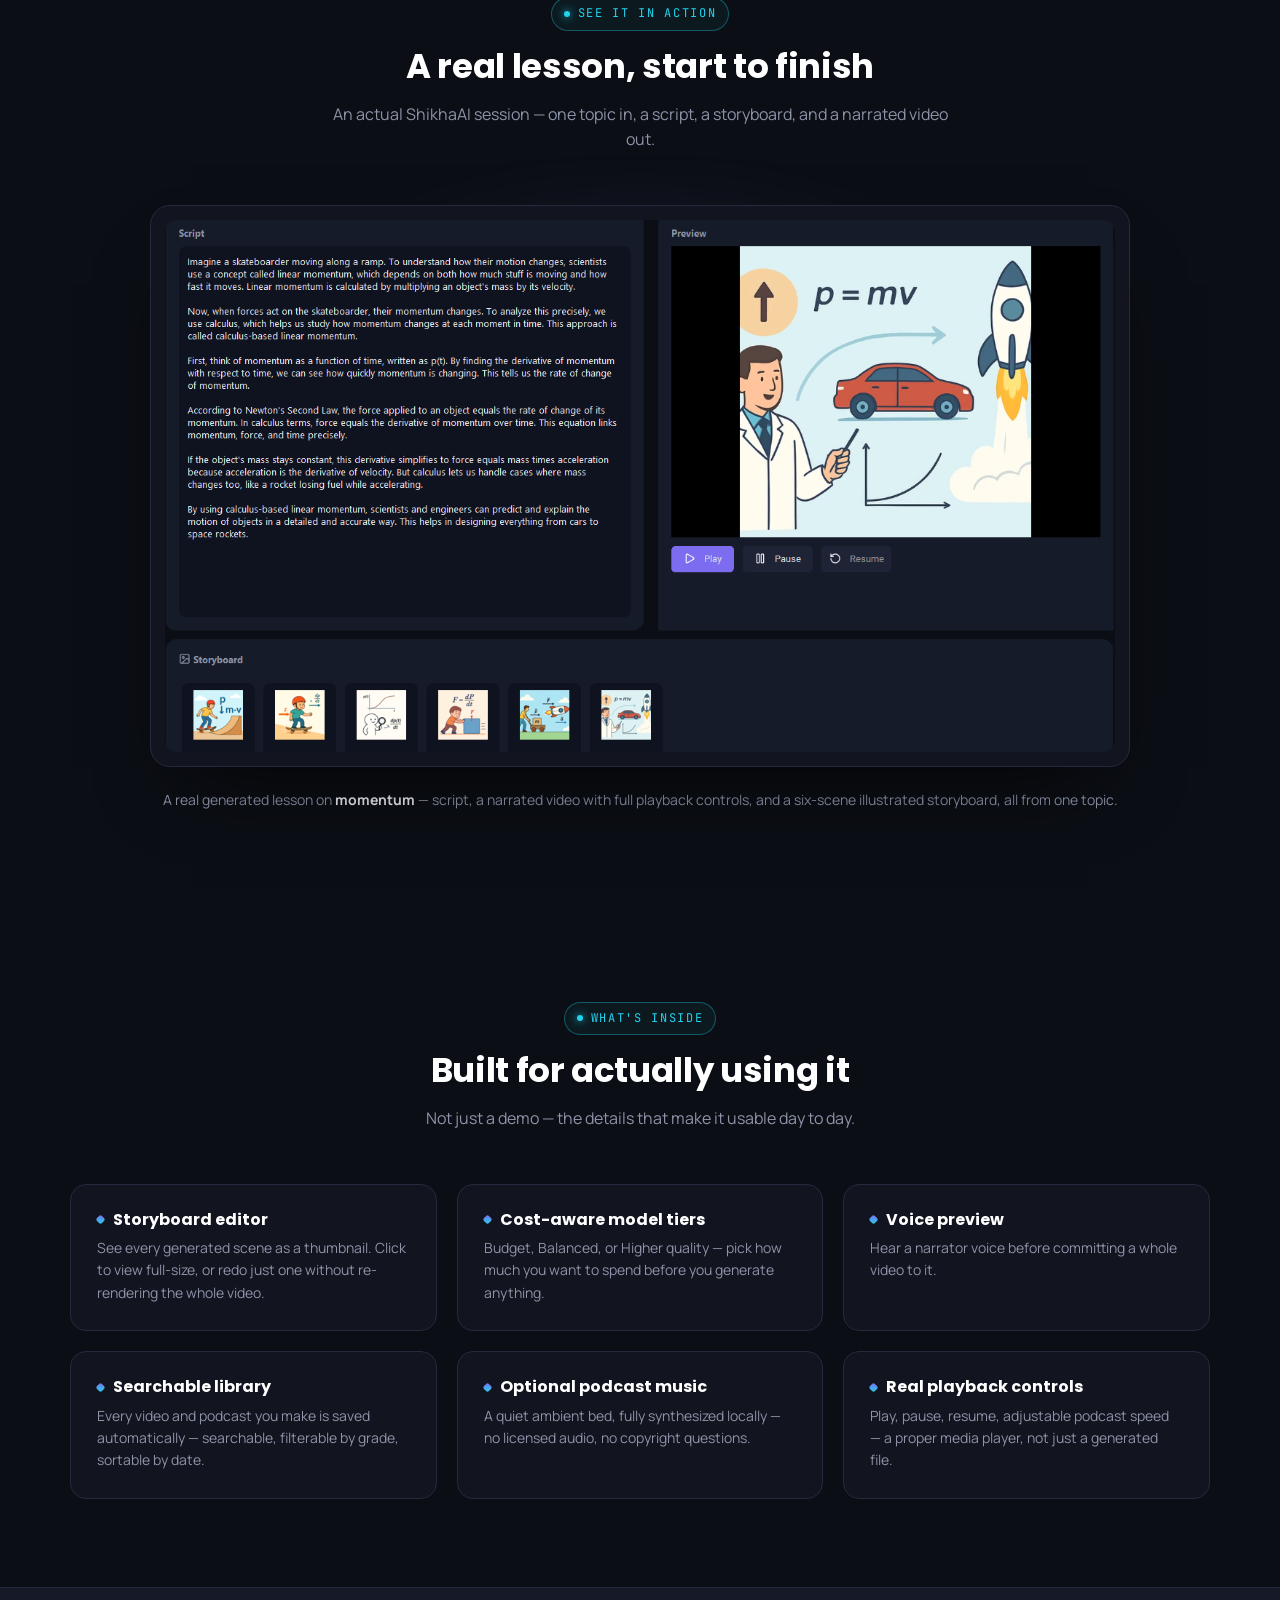
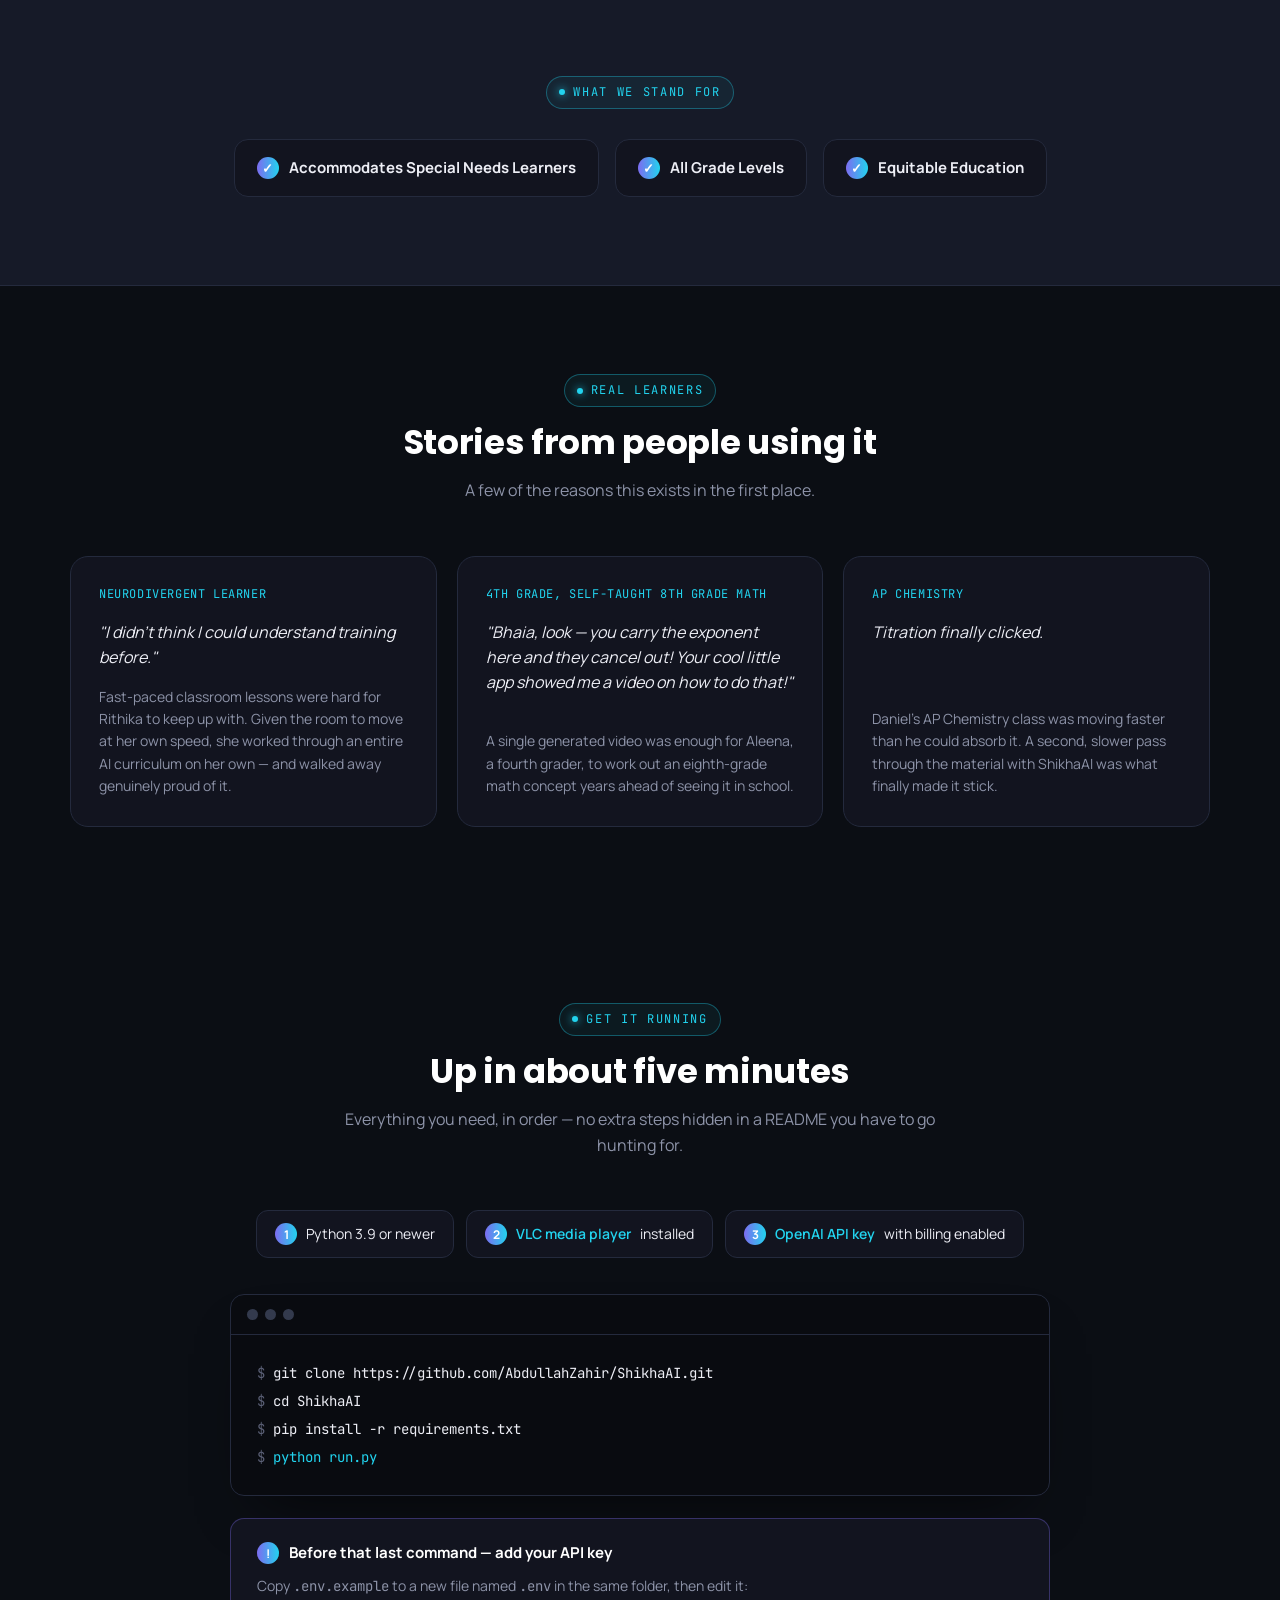
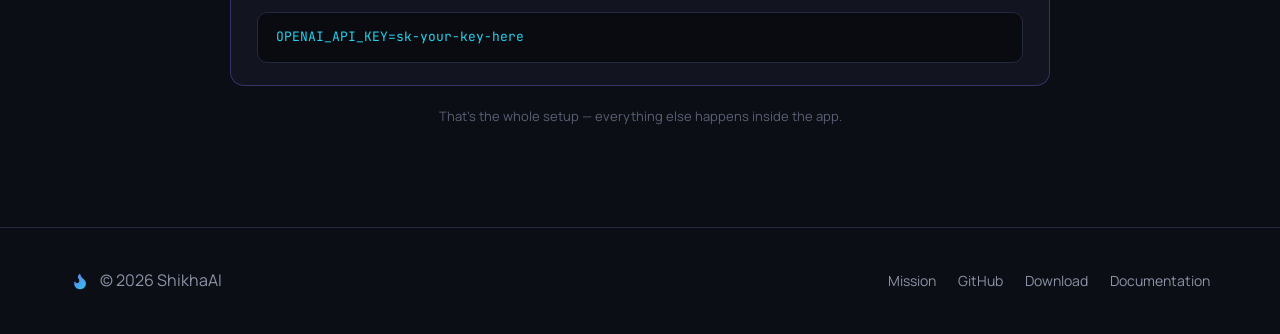
==== commit 3df0bd93: "Remove unused span element in topic chip Removed unused label span from topic chip." ====
--- a/index.html
+++ b/index.html
@@ -236,7 +236,6 @@
     white-space:nowrap;
     transition:opacity .3s ease, transform .3s ease, border-color .3s ease;
   }
-  .topic-chip .q-label{color:var(--ember-b);opacity:.85}
   /* Blinking caret at the end of the question. */
   .topic-chip .caret{
     width:2px;height:14px;background:var(--ember-b);border-radius:1px;
@@ -601,7 +600,6 @@
         <div class="glow"></div>
         <img class="flame-img" src="assets/flame.png" alt="ShikhaAI flame mark">
         <div class="topic-chip" id="topic-chip">
-          <span class="q-label">?</span>
           <span id="topic-text">why do volcanoes erupt?</span>
           <span class="caret" aria-hidden="true"></span>
         </div>
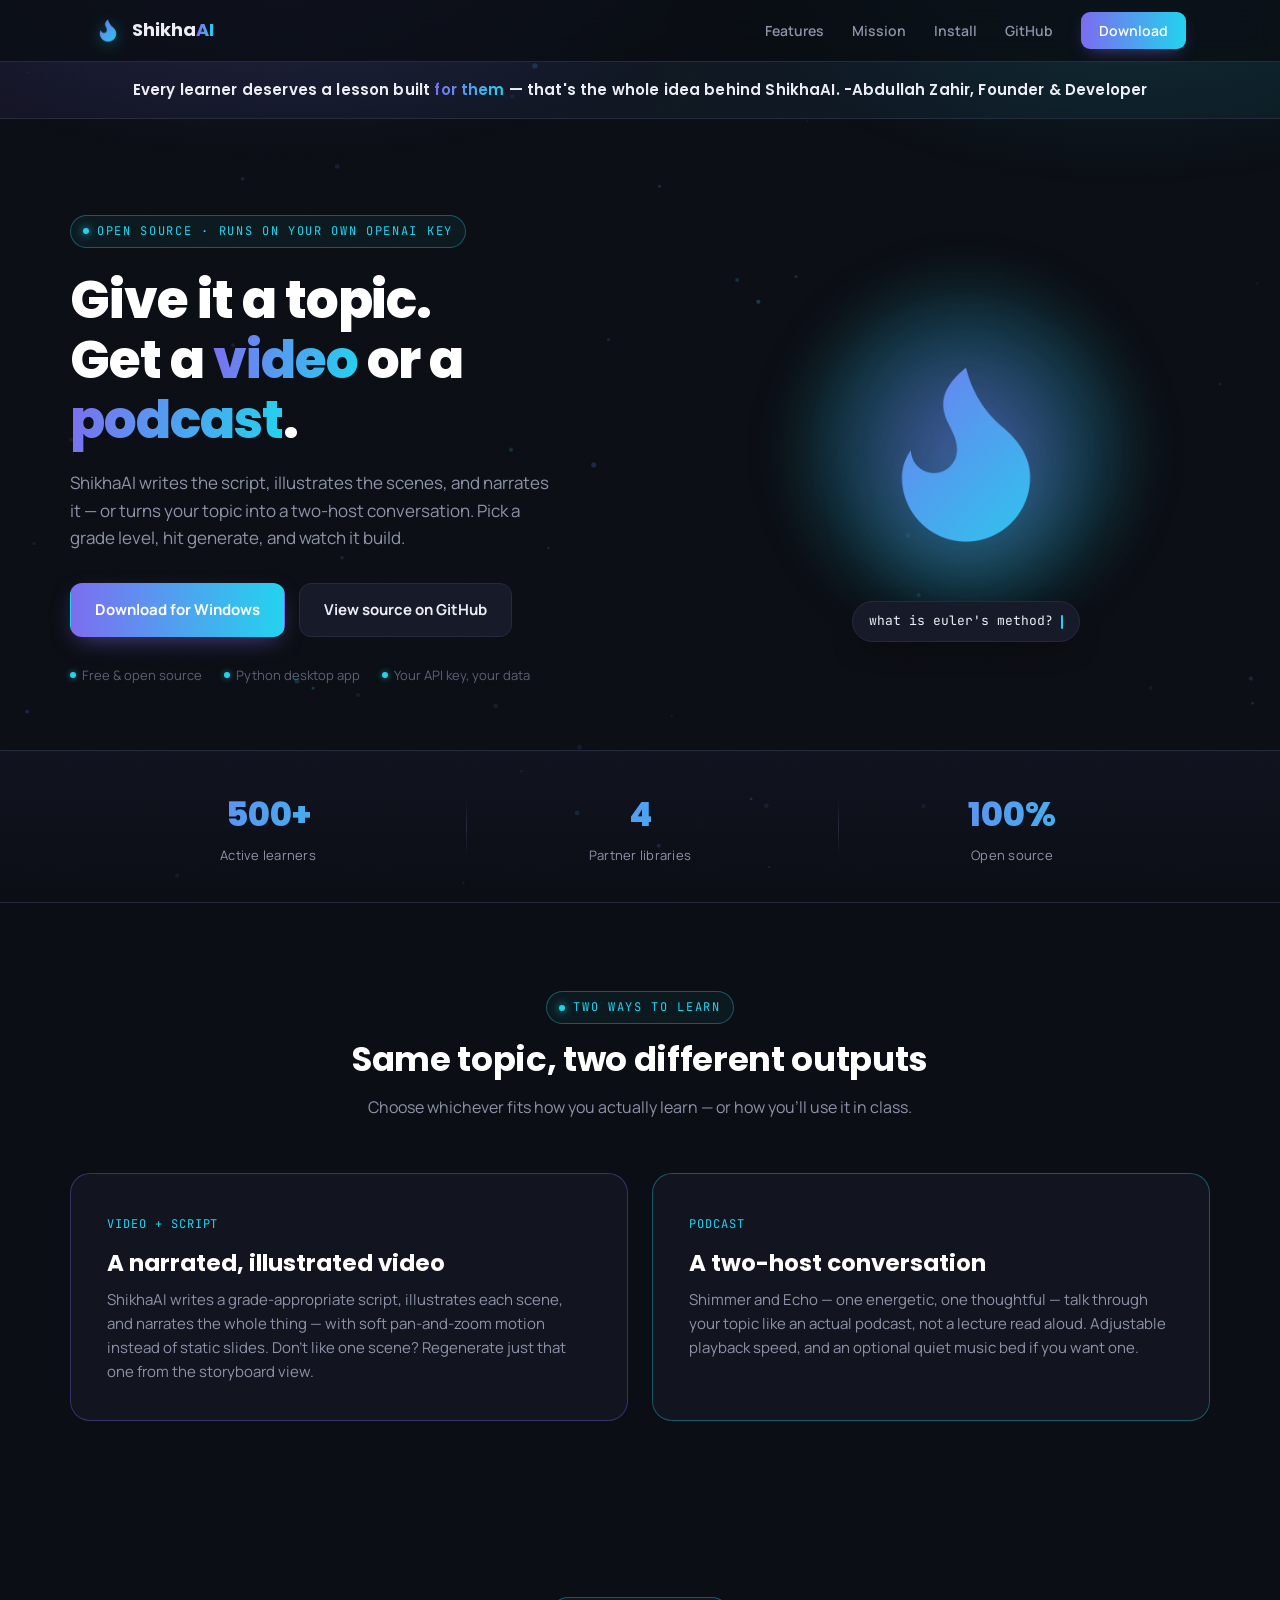
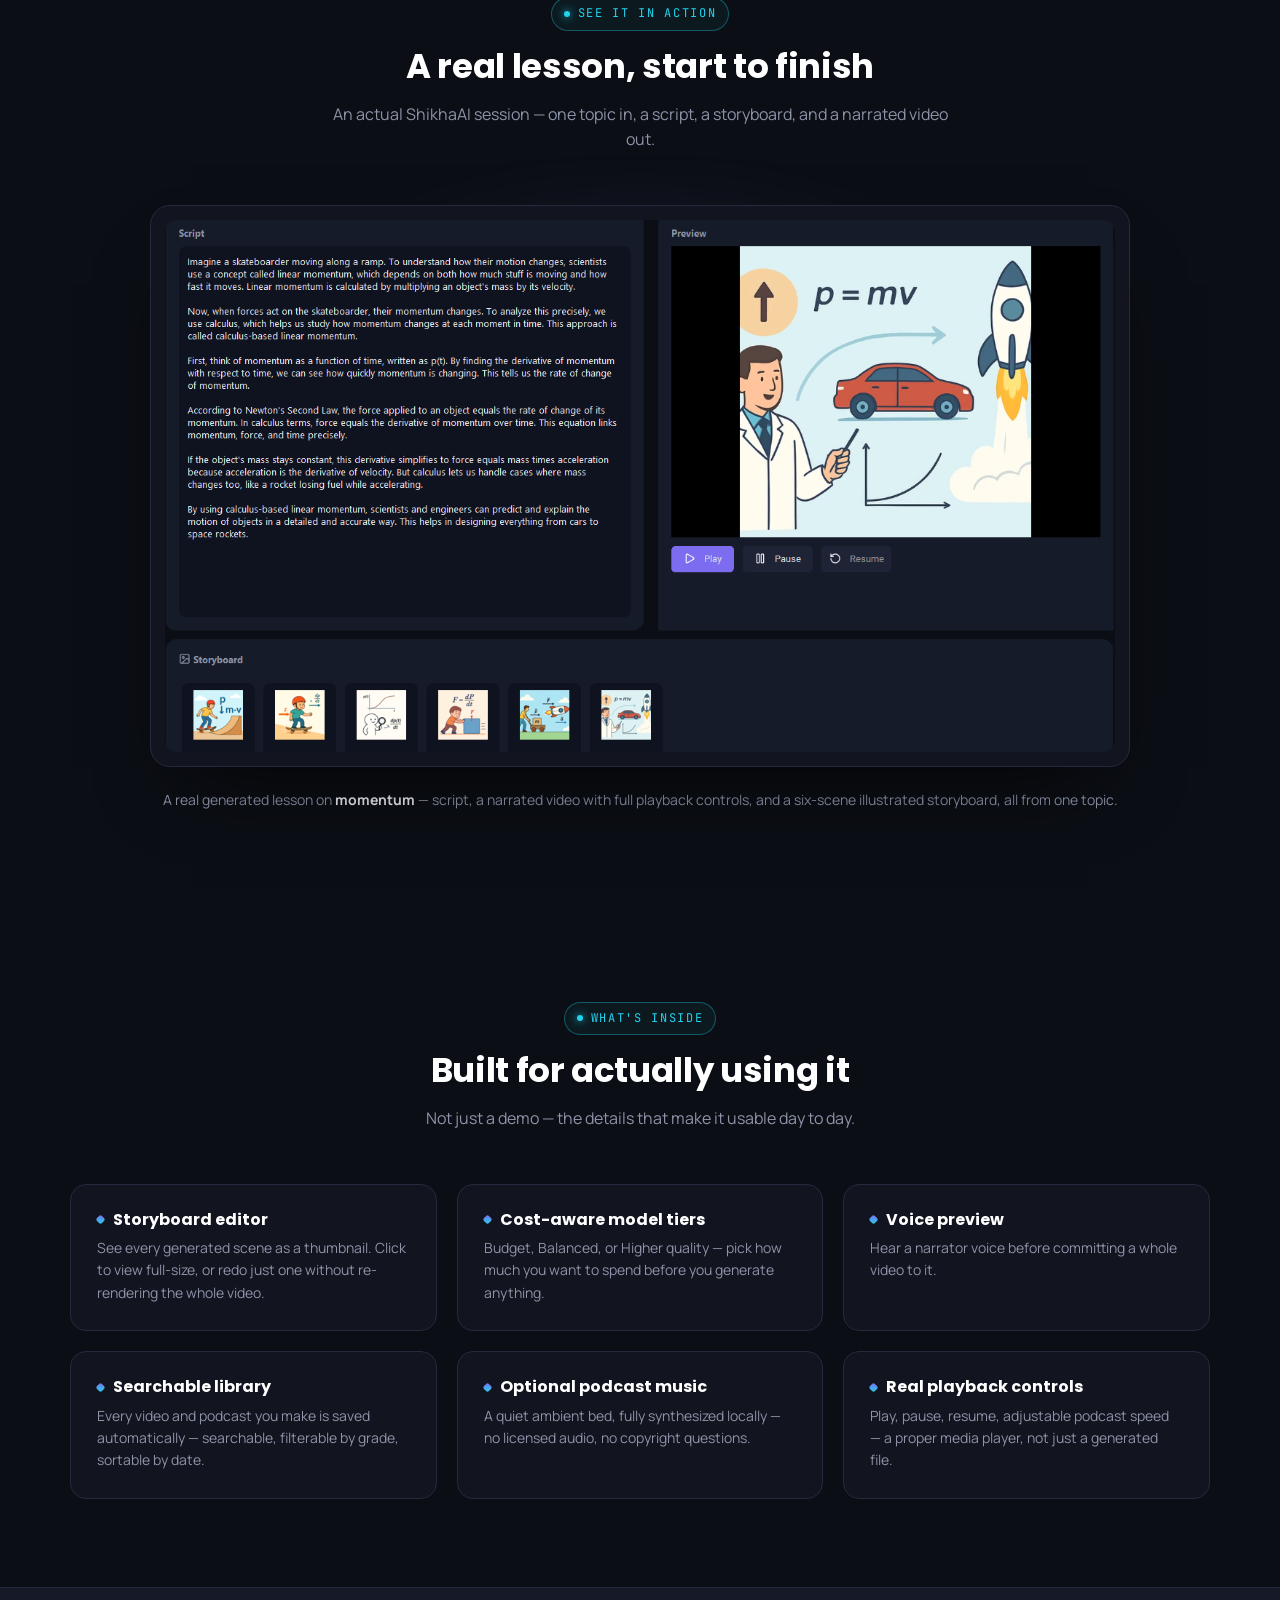
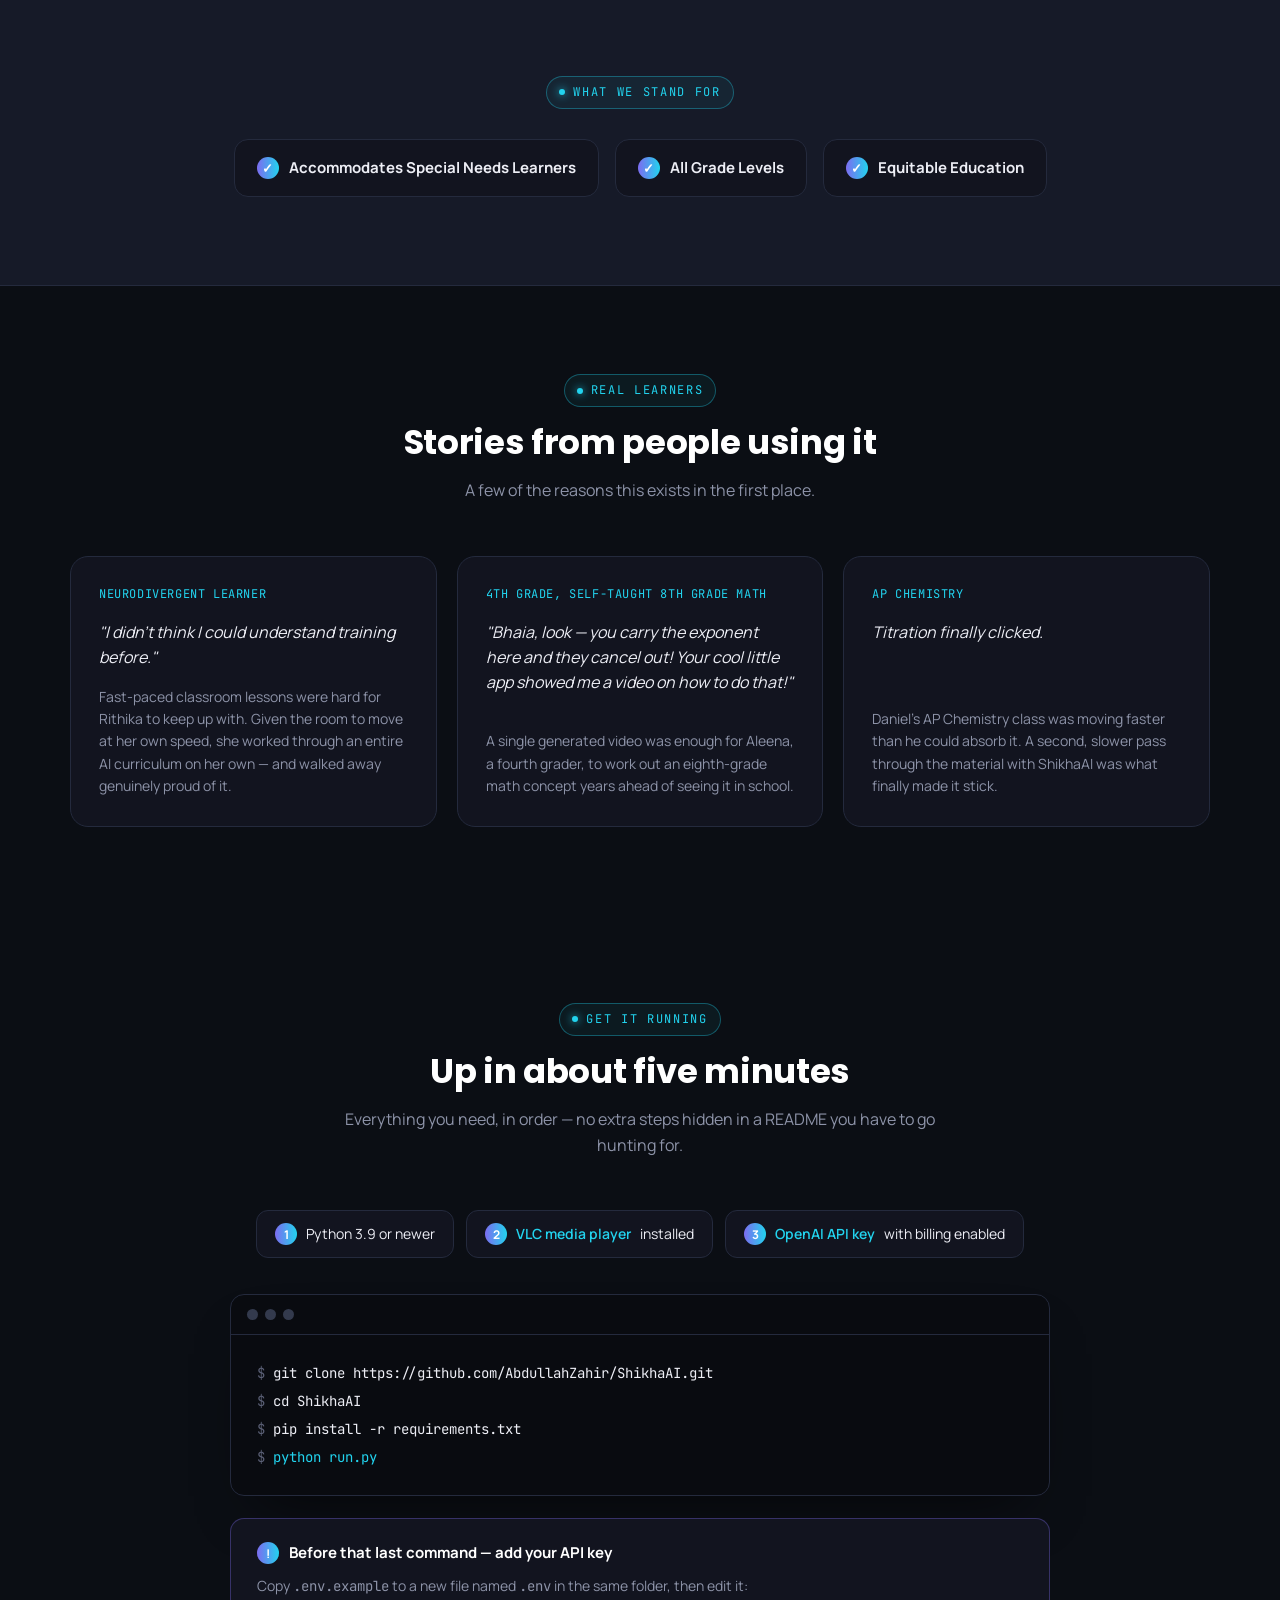
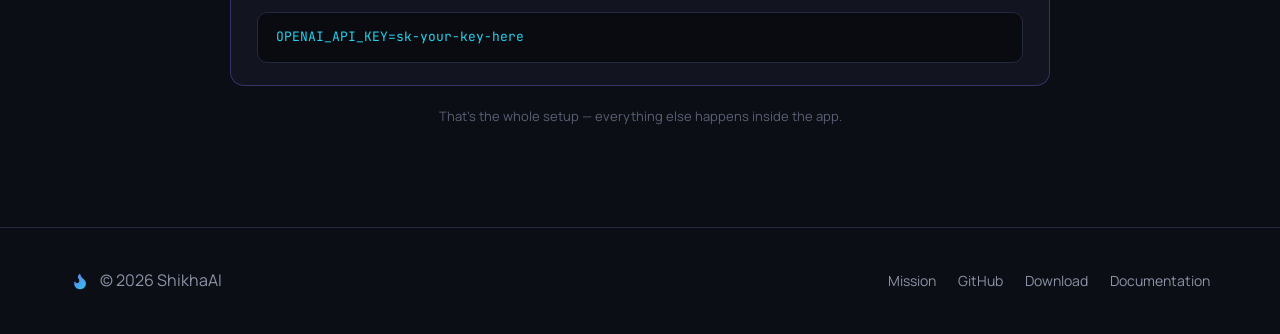
==== commit d31f5455: "Add author attribution to motto paragraph" ====
--- a/index.html
+++ b/index.html
@@ -575,7 +575,7 @@
 </header>
 
 <div class="motto">
-  <p>Every learner deserves a lesson built <span class="grad">for them</span> — that's the whole idea behind ShikhaAI.</p>
+  <p>Every learner deserves a lesson built <span class="grad">for them</span> — that's the whole idea behind ShikhaAI. -Abdullah Zahir, Founder & Developer</p>
 </div>
 
 <section class="hero">
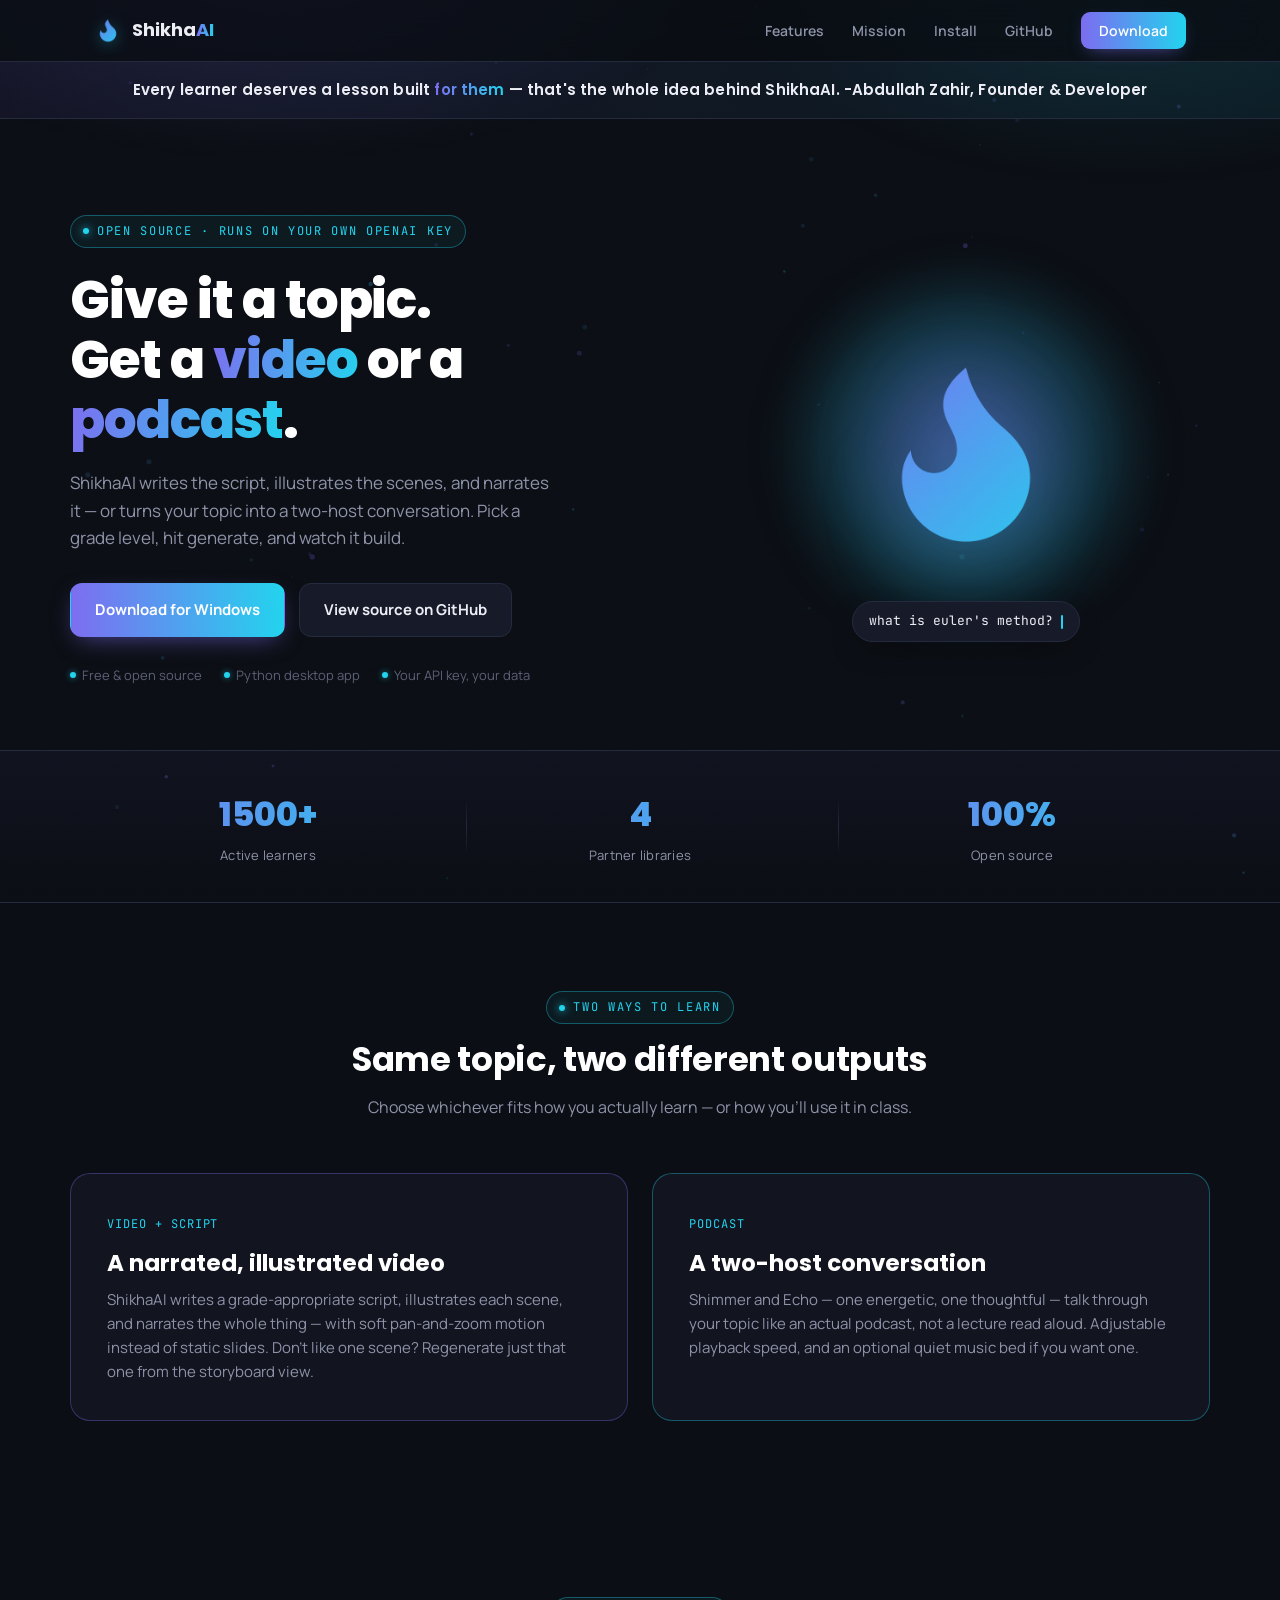
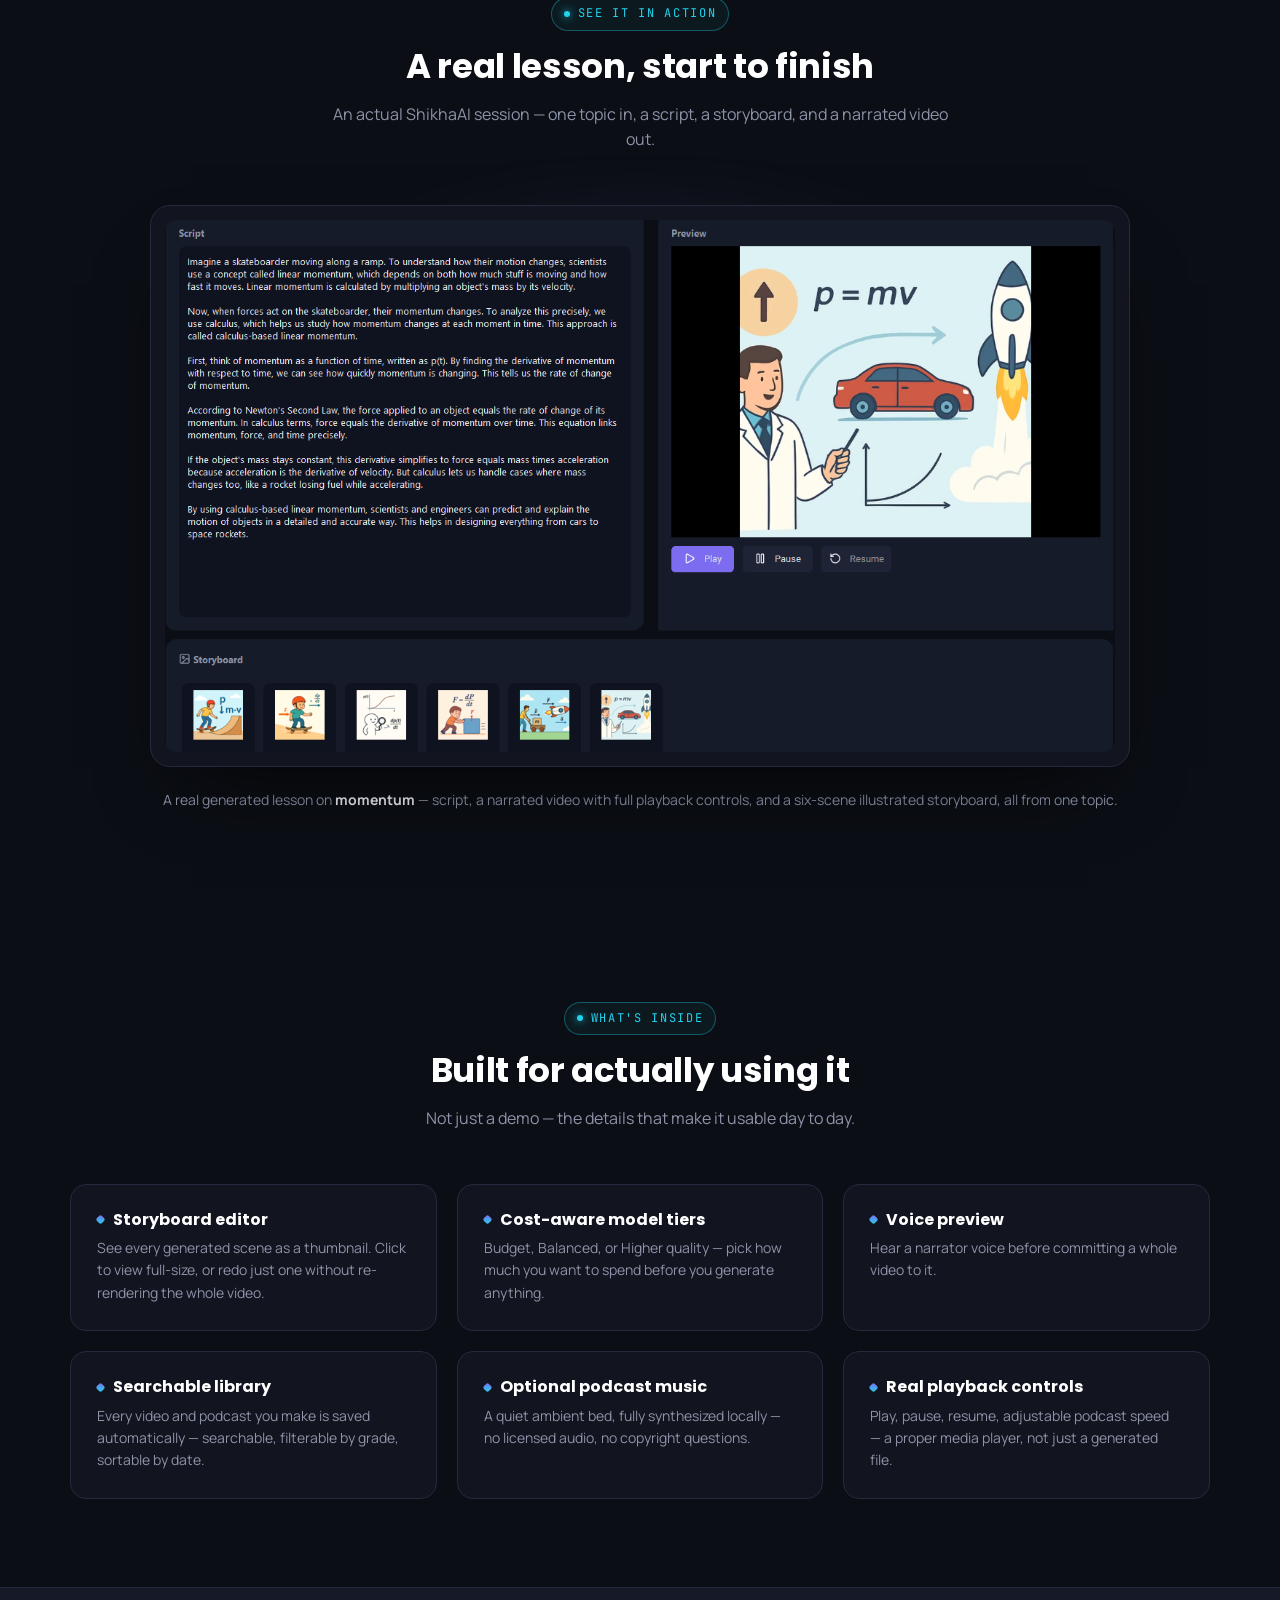
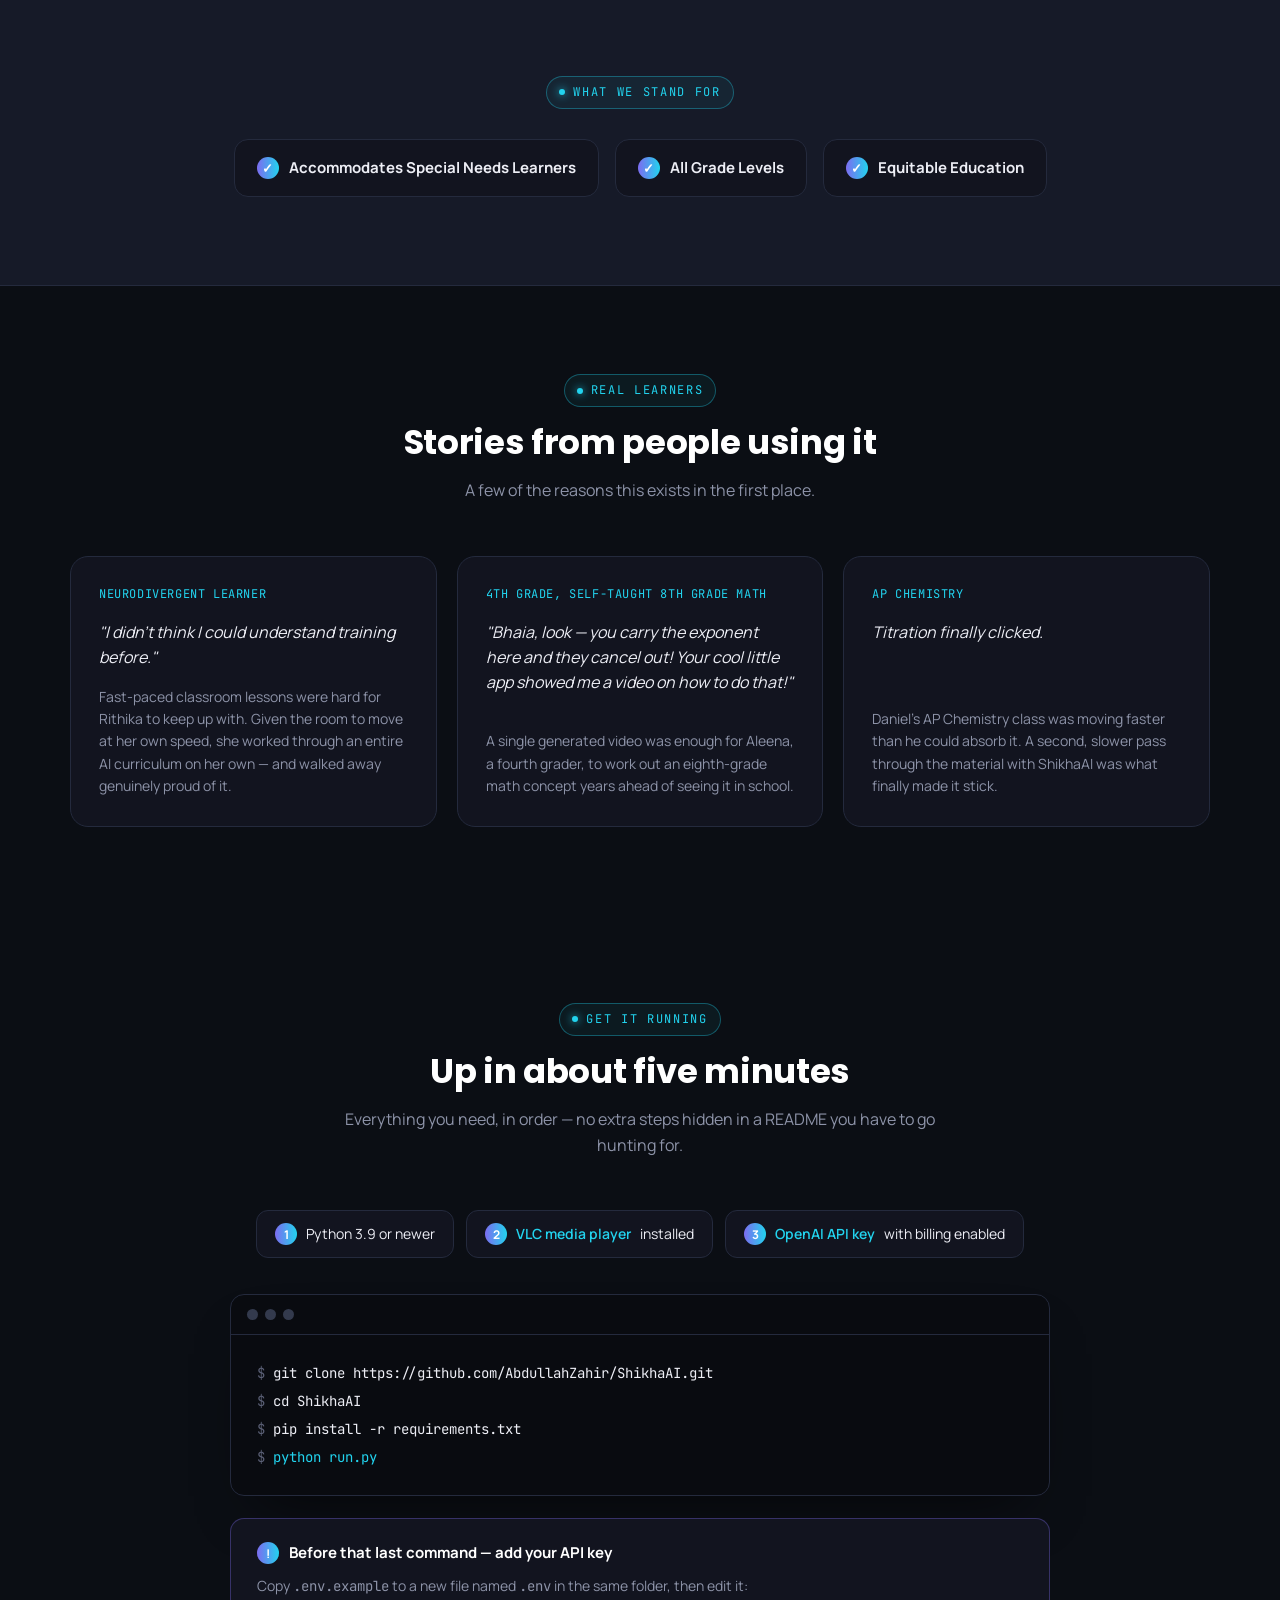
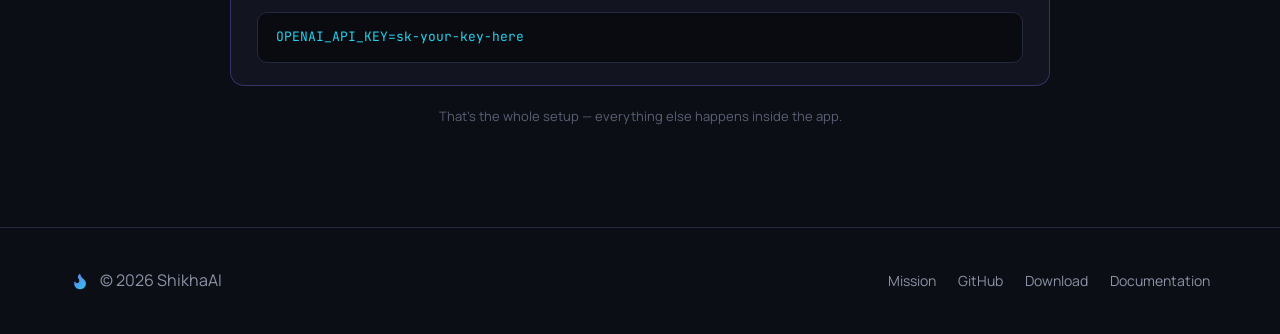
==== commit d4d076bd: "Update trust item count from 500 to 1500" ====
--- a/index.html
+++ b/index.html
@@ -611,7 +611,7 @@
 <div class="trust">
   <div class="trust-wrap" data-reveal-group>
     <div class="trust-item">
-      <div class="num" data-count="500" data-suffix="+">500+</div>
+      <div class="num" data-count="1500" data-suffix="+">1500+</div>
       <div class="label">Active learners</div>
     </div>
     <div class="trust-item">
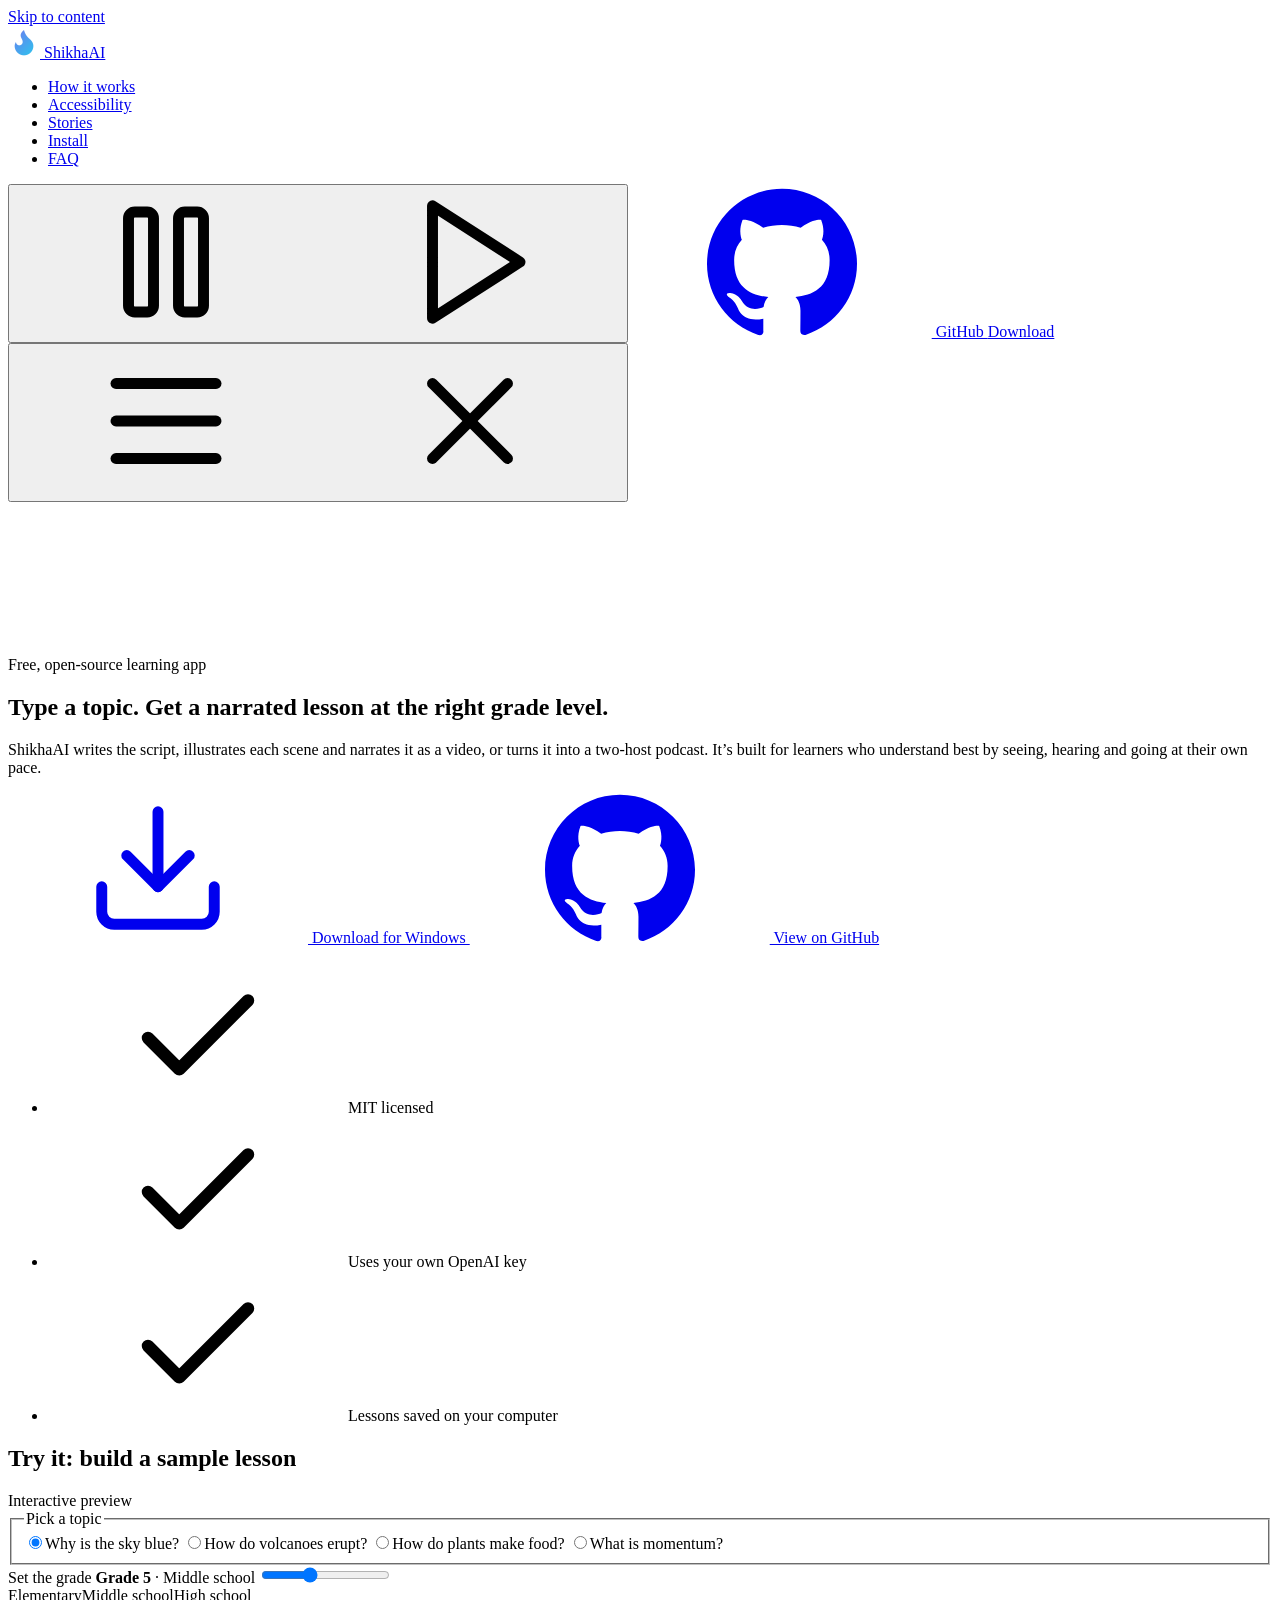
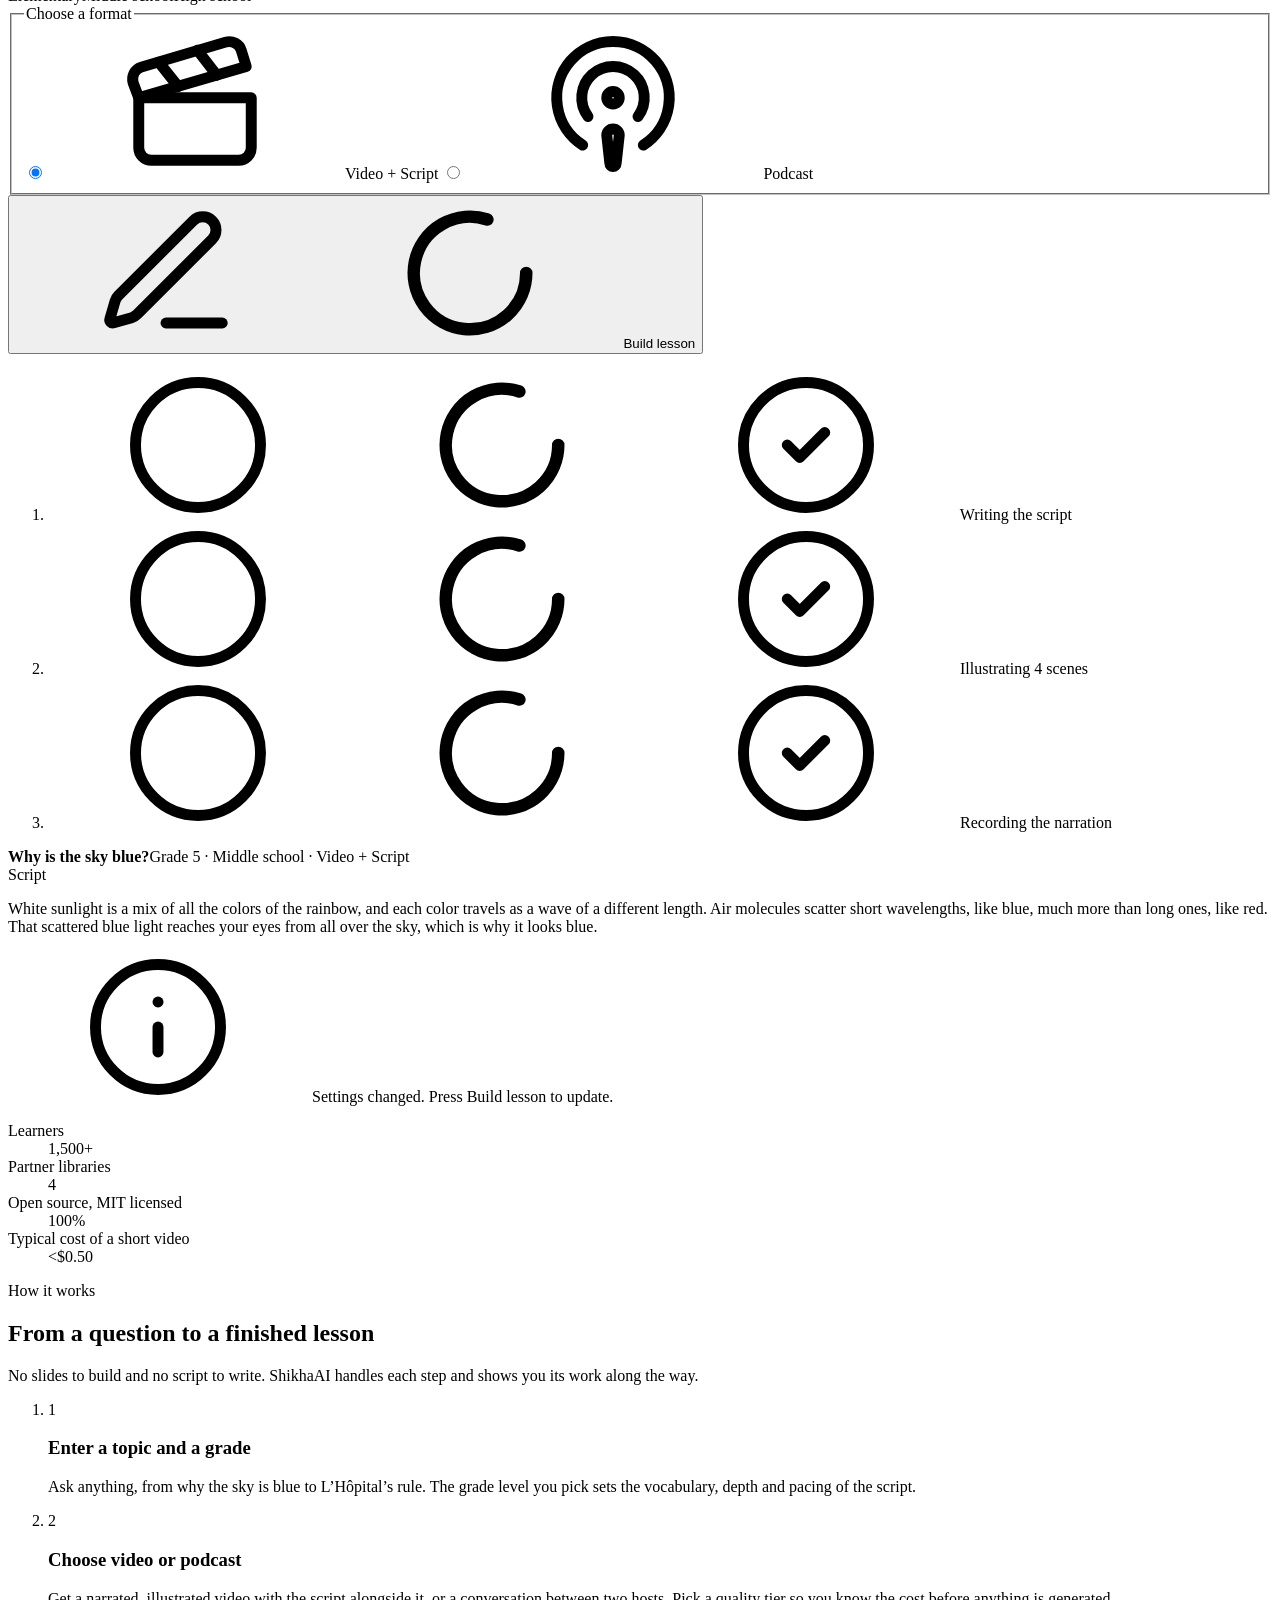
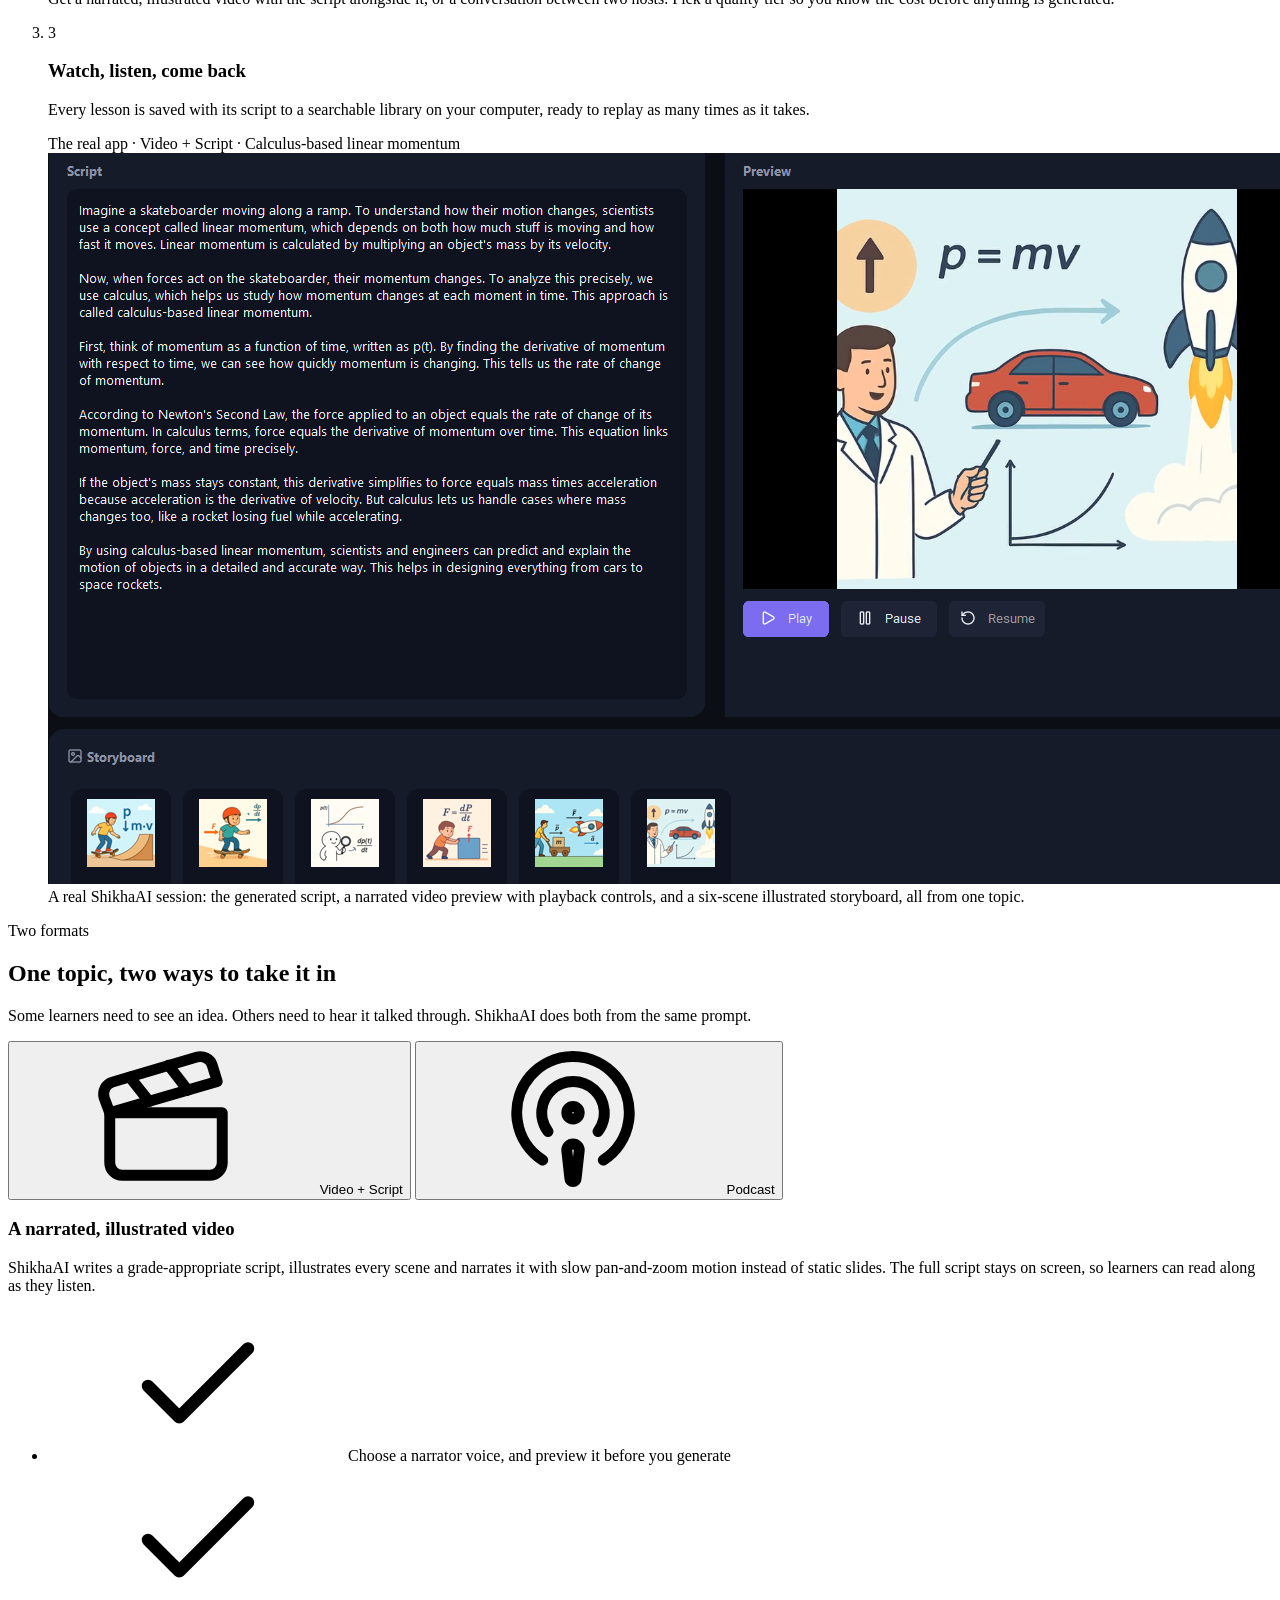
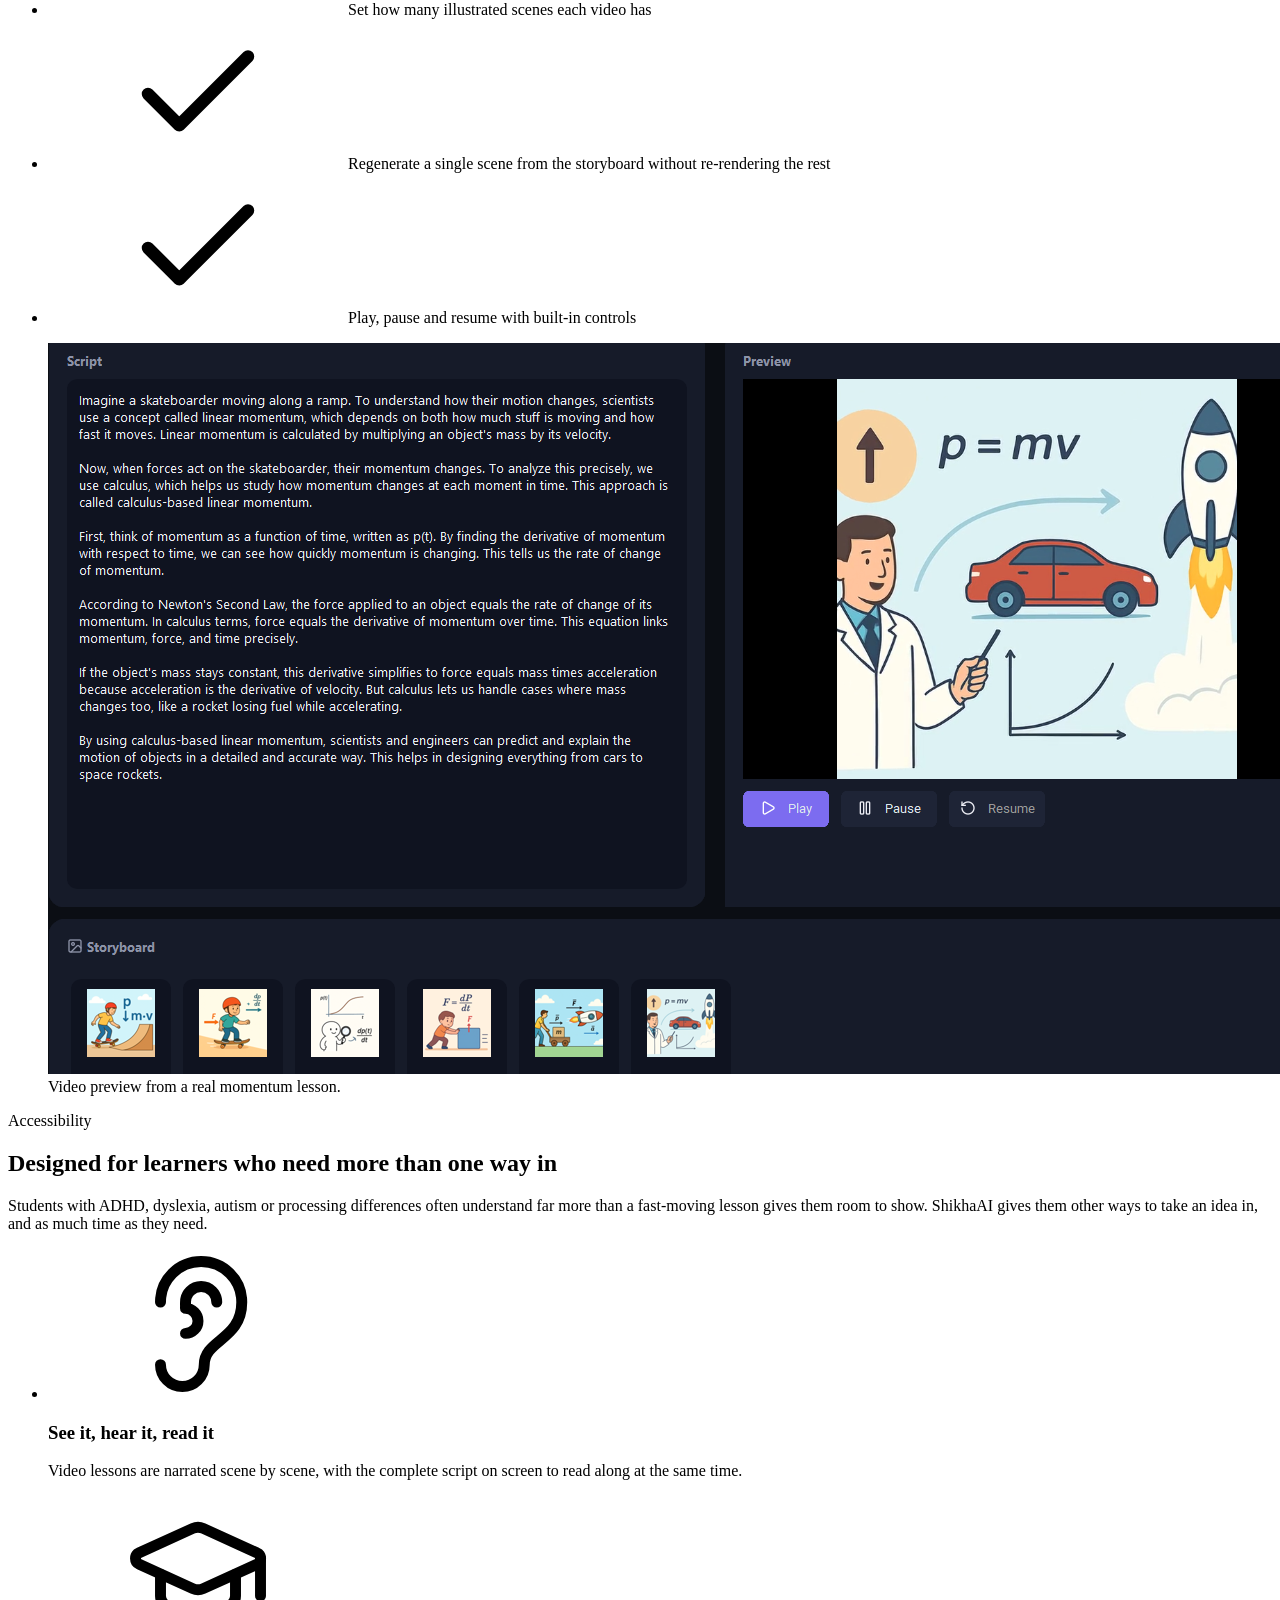
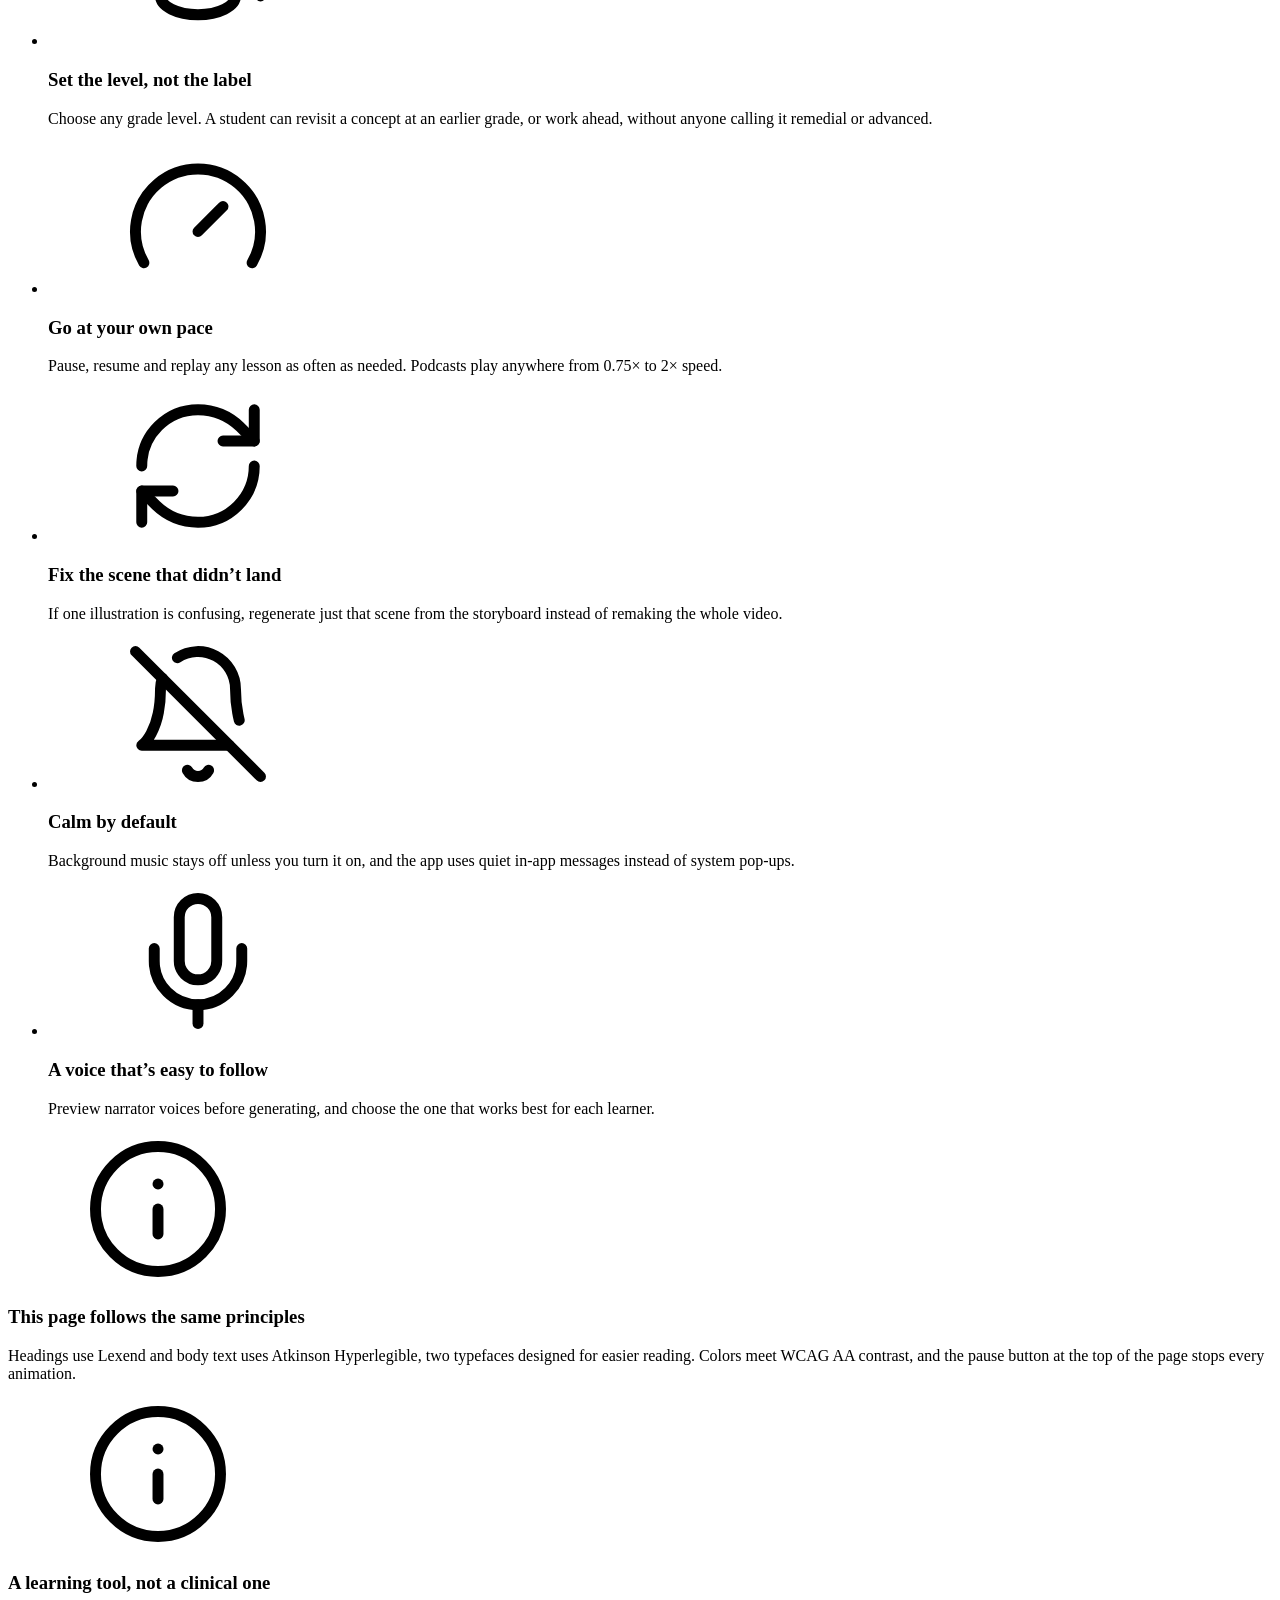
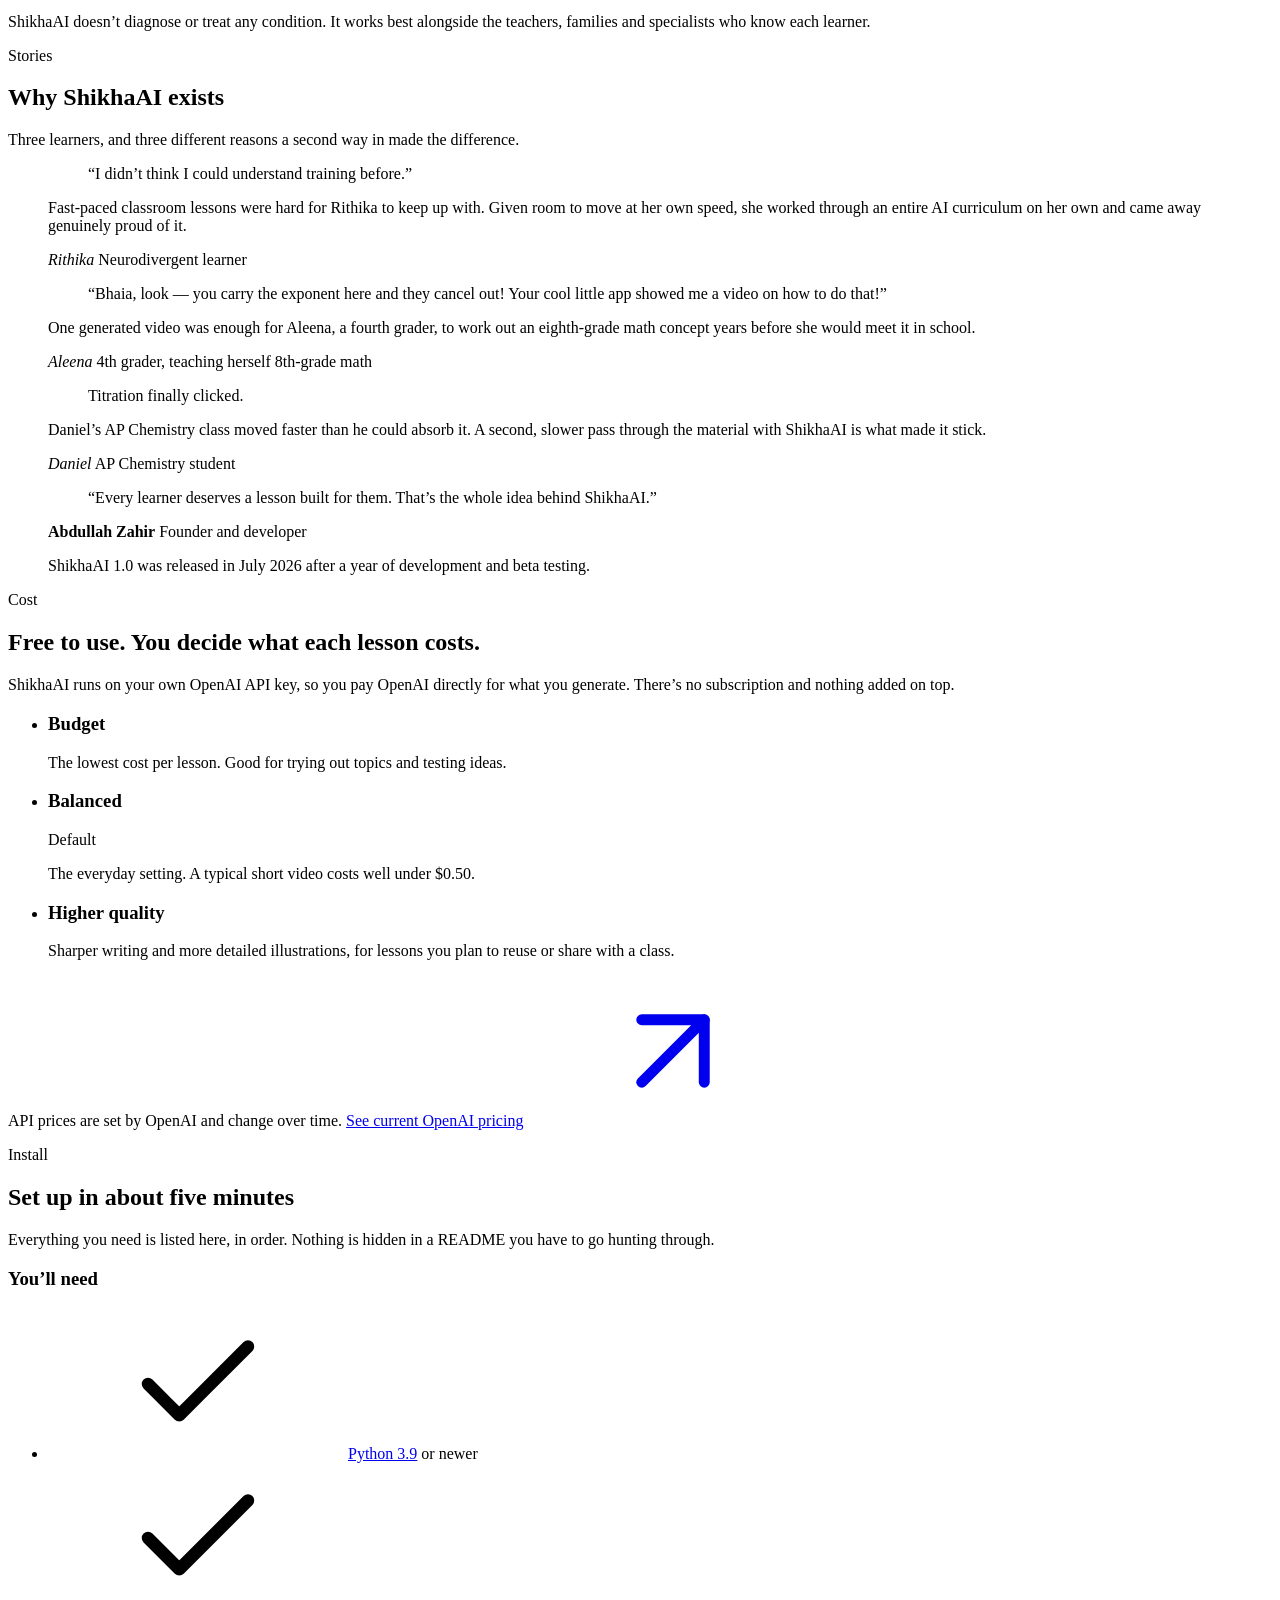
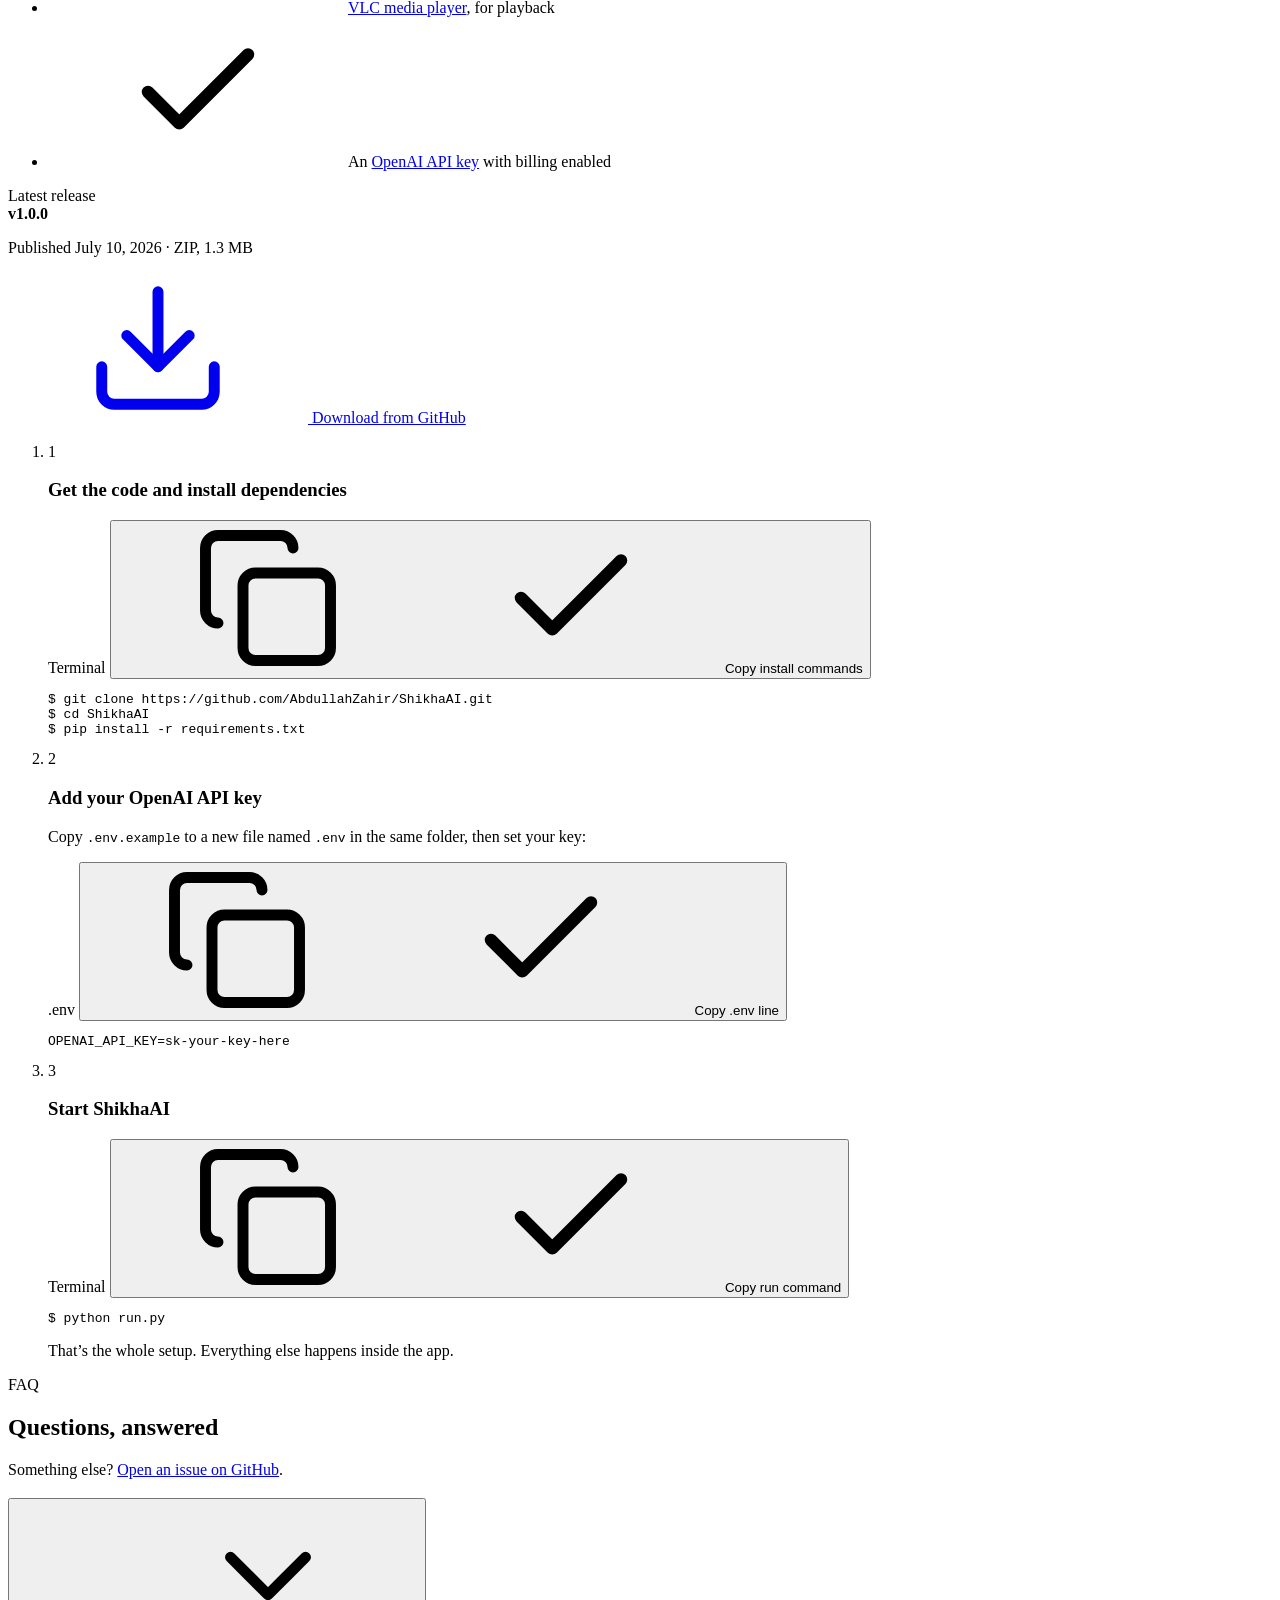
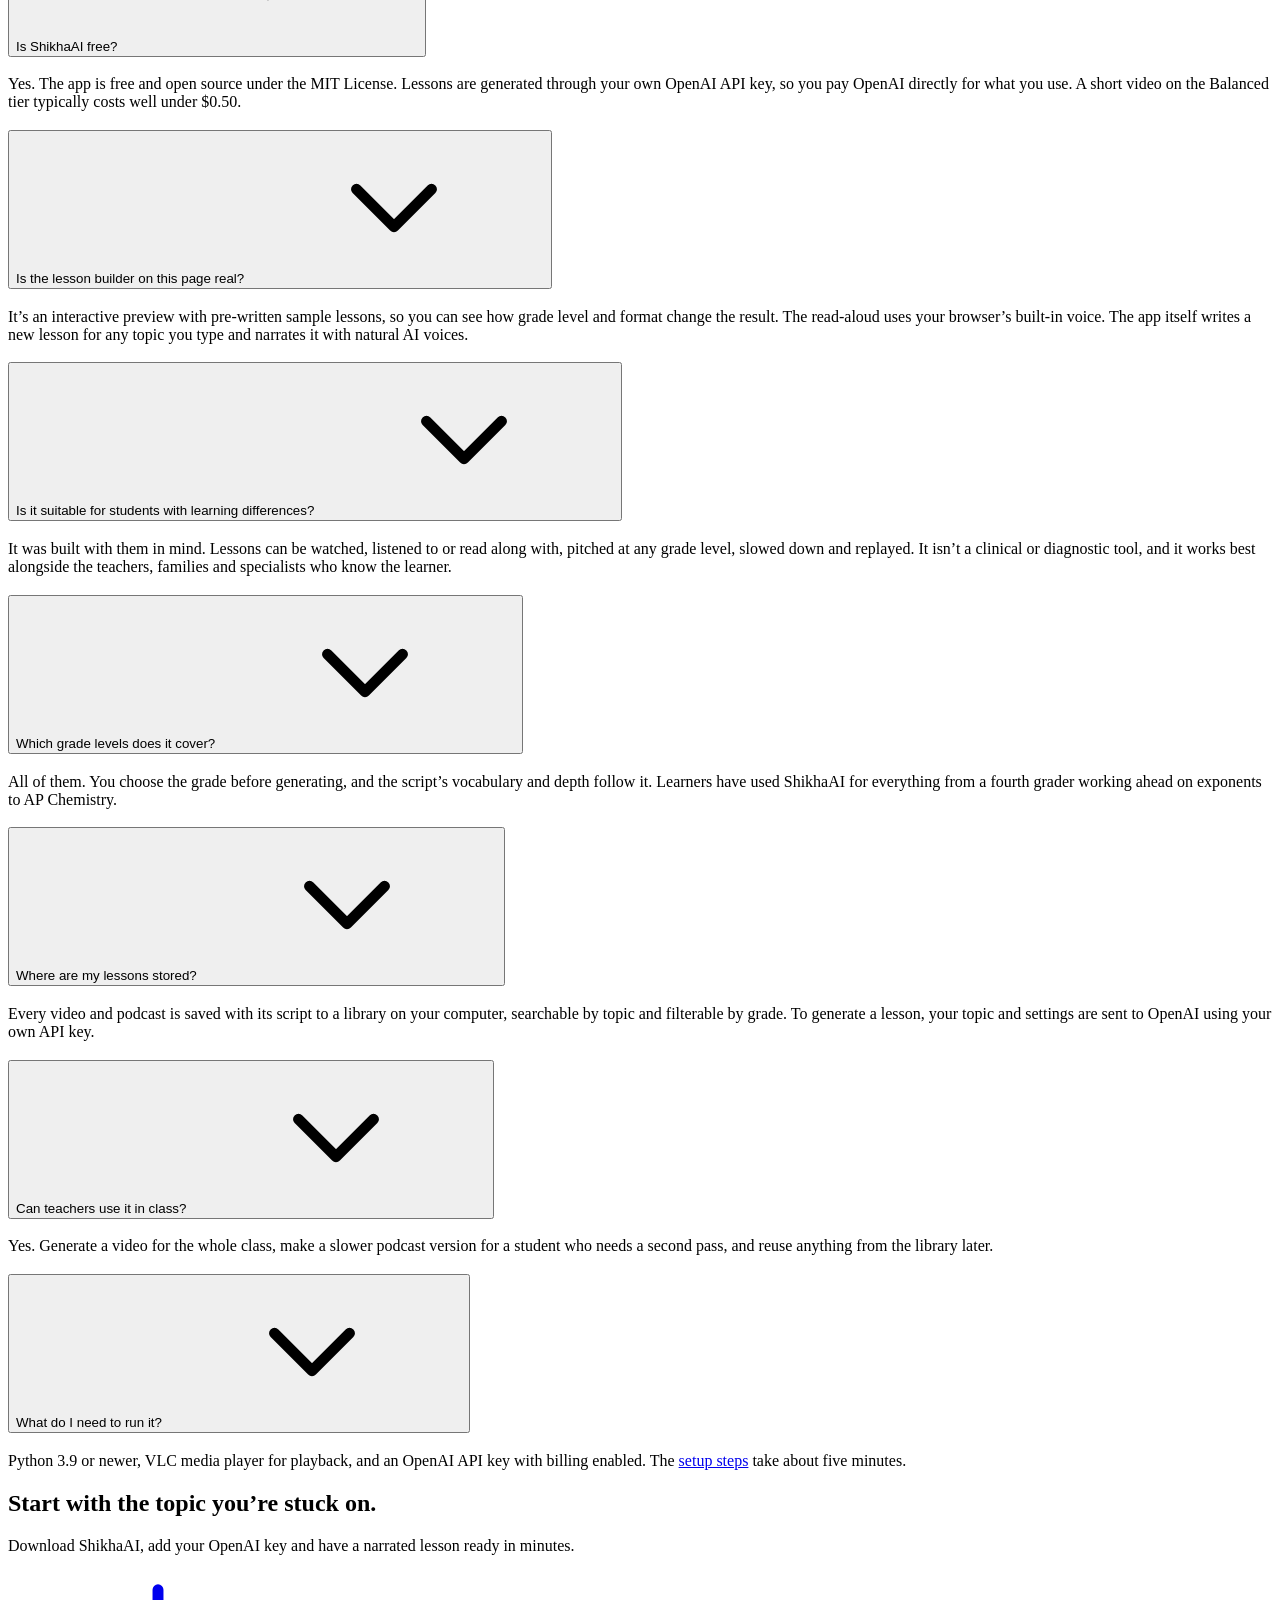
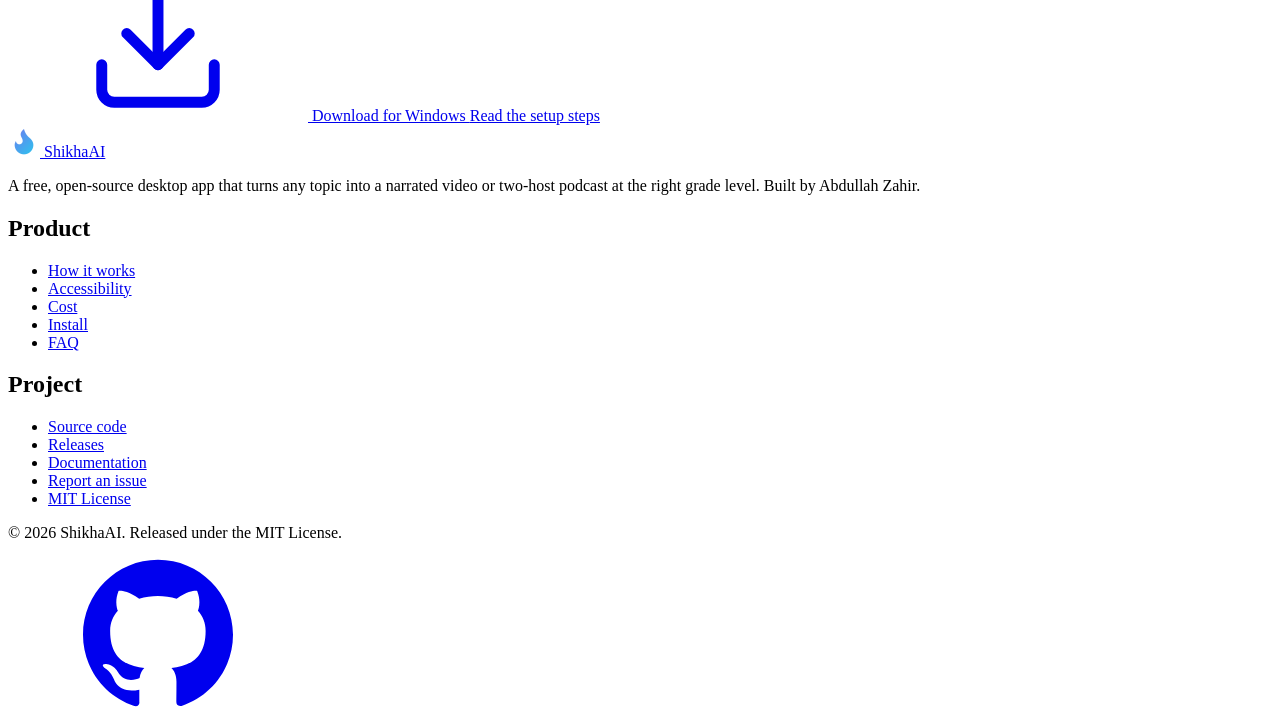
==== commit b2b09212: "Add files via upload" ====
--- a/index.html
+++ b/index.html
@@ -1,975 +1,779 @@
 <!DOCTYPE html>
 <html lang="en">
 <head>
-<meta charset="UTF-8">
-<meta name="viewport" content="width=device-width, initial-scale=1.0">
-<title>ShikhaAI — Turn any topic into a video or a podcast</title>
-<meta name="description" content="ShikhaAI writes the script, illustrates the scenes, and narrates it — or turns your topic into a two-host podcast. Open source, adapts to every learner, runs on your own OpenAI key.">
-<link rel="icon" type="image/png" href="assets/flame.png">
-<link rel="preconnect" href="https://fonts.googleapis.com">
-<link rel="preconnect" href="https://fonts.gstatic.com" crossorigin>
-<link href="https://fonts.googleapis.com/css2?family=Poppins:wght@600;700;800&family=Manrope:wght@400;500;600;700;800&family=JetBrains+Mono:wght@400;500&display=swap" rel="stylesheet">
-<style>
-  :root{
-    --ink:#0B0E14;
-    --panel:#12141F;
-    --panel-2:#161A28;
-    --line:#242A3D;
-    --ember-a:#7C6CF0;
-    --ember-b:#22D3EE;
-    --paper:#EDEEF5;
-    --smoke:#8D93A8;
-    --smoke-2:#5B6076;
+  <meta charset="utf-8">
+  <meta name="viewport" content="width=device-width, initial-scale=1">
+  <title>ShikhaAI — Narrated video and podcast lessons at the right grade level</title>
+  <meta name="description" content="ShikhaAI is a free, open-source desktop app that turns any topic into a narrated, illustrated video or a two-host podcast at the grade level you choose. Built for learners who need to see it, hear it and go at their own pace.">
+  <link rel="canonical" href="https://shikhaai.com/">
+  <meta name="theme-color" content="#F7F5F0" media="(prefers-color-scheme: light)">
+  <meta name="theme-color" content="#0F1115" media="(prefers-color-scheme: dark)">
+  <meta name="author" content="Abdullah Zahir">
+
+  <meta property="og:type" content="website">
+  <meta property="og:site_name" content="ShikhaAI">
+  <meta property="og:url" content="https://shikhaai.com/">
+  <meta property="og:title" content="ShikhaAI — Any topic, as a narrated lesson at the right grade level">
+  <meta property="og:description" content="A free, open-source desktop app that turns any topic into a narrated, illustrated video or a two-host podcast. Built for learners who need more than one way in.">
+  <meta property="og:image" content="https://shikhaai.com/assets/og-image.png">
+  <meta property="og:image:width" content="1200">
+  <meta property="og:image:height" content="630">
+  <meta property="og:image:alt" content="ShikhaAI flame logo beside the headline: Type a topic. Get a narrated lesson at the right grade level.">
+  <meta property="og:locale" content="en_US">
+  <meta name="twitter:card" content="summary_large_image">
+  <meta name="twitter:title" content="ShikhaAI — Any topic, as a narrated lesson at the right grade level">
+  <meta name="twitter:description" content="A free, open-source desktop app that turns any topic into a narrated, illustrated video or a two-host podcast.">
+  <meta name="twitter:image" content="https://shikhaai.com/assets/og-image.png">
+  <meta name="twitter:image:alt" content="ShikhaAI flame logo beside the headline: Type a topic. Get a narrated lesson at the right grade level.">
+
+  <link rel="icon" href="favicon.ico" sizes="48x48">
+  <link rel="icon" href="assets/icons/icon-192.png" type="image/png" sizes="192x192">
+  <link rel="apple-touch-icon" href="apple-touch-icon.png">
+  <link rel="manifest" href="site.webmanifest">
+
+  <link rel="preconnect" href="https://fonts.googleapis.com">
+  <link rel="preconnect" href="https://fonts.gstatic.com" crossorigin>
+  <link rel="stylesheet" href="https://fonts.googleapis.com/css2?family=Atkinson+Hyperlegible+Mono:wght@400&family=Atkinson+Hyperlegible+Next:wght@400;700&family=Lexend:wght@500..700&display=swap">
+  <link rel="stylesheet" href="assets/styles.css">
+
+  <!-- Motion preference is decided before first paint: the visitor's saved choice, else their device setting. -->
+  <script>
+    (function (root) {
+      root.classList.add('js');
+      var reduce = window.matchMedia('(prefers-reduced-motion: reduce)').matches;
+      var saved = null;
+      try { saved = localStorage.getItem('shikha-motion'); } catch (e) {}
+      if (saved === 'paused' || (saved === null && reduce)) root.classList.add('motion-paused');
+    })(document.documentElement);
+  </script>
+  <script type="application/ld+json">
+  {
+    "@context": "https://schema.org",
+    "@type": "SoftwareApplication",
+    "name": "ShikhaAI",
+    "url": "https://shikhaai.com/",
+    "description": "A free, open-source desktop app that turns any topic into a narrated, illustrated video or a two-host podcast at the grade level you choose.",
+    "applicationCategory": "EducationalApplication",
+    "operatingSystem": "Windows",
+    "softwareVersion": "1.0.0",
+    "downloadUrl": "https://github.com/AbdullahZahir/ShikhaAI/releases/latest",
+    "license": "https://opensource.org/licenses/MIT",
+    "image": "https://shikhaai.com/assets/og-image.png",
+    "offers": { "@type": "Offer", "price": "0", "priceCurrency": "USD" },
+    "author": { "@type": "Person", "name": "Abdullah Zahir", "url": "https://github.com/AbdullahZahir" }
   }
-
-  *{box-sizing:border-box}
-  html{scroll-behavior:smooth}
-  body{
-    margin:0;
-    background:var(--ink);
-    color:var(--paper);
-    font-family:'Manrope',sans-serif;
-    line-height:1.6;
-    -webkit-font-smoothing:antialiased;
-    overflow-x:hidden;
-  }
-  h1,h2,h3{
-    font-family:'Poppins',sans-serif;
-    line-height:1.15;
-    margin:0;
-  }
-  a{color:inherit}
-  img{max-width:100%;display:block}
-  .mono{font-family:'JetBrains Mono',monospace}
-
-  :focus-visible{
-    outline:2px solid var(--ember-b);
-    outline-offset:3px;
-    border-radius:4px;
-  }
-
-  .wrap{max-width:1140px;margin:0 auto;padding:0 24px}
-
-  /* ---------------- Ambient layers ---------------- */
-  /* Soft fixed light that pools toward the top of the page — gives depth
-     behind the hero without adding another glowing box. */
-  .aura{
-    position:fixed;inset:0;z-index:0;pointer-events:none;
-    background:
-      radial-gradient(60% 40% at 22% -6%, rgba(124,108,240,0.16), transparent 60%),
-      radial-gradient(52% 38% at 88% -2%, rgba(34,211,238,0.10), transparent 60%);
-  }
-  /* Rising embers — the signature motion, drawn in JS. */
-  #embers{
-    position:fixed;inset:0;z-index:0;pointer-events:none;
-    width:100%;height:100%;
-  }
-  /* Fine film grain so surfaces read as crafted, not flat. */
-  .grain{
-    position:fixed;inset:0;z-index:4;pointer-events:none;
-    opacity:.05;mix-blend-mode:overlay;
-    background-image:url("data:image/svg+xml,%3Csvg xmlns='http://www.w3.org/2000/svg' width='160' height='160'%3E%3Cfilter id='n'%3E%3CfeTurbulence type='fractalNoise' baseFrequency='0.85' numOctaves='2' stitchTiles='stitch'/%3E%3C/filter%3E%3Crect width='100%25' height='100%25' filter='url(%23n)'/%3E%3C/svg%3E");
-  }
-
-  /* Everything real sits above the ambient layers. */
-  header, .motto, .hero, .trust, section, footer{position:relative;z-index:1}
-
-  /* ---------------- Nav ---------------- */
-  header{
-    position:sticky;top:0;z-index:50;
-    background:rgba(11,14,20,0.72);
-    backdrop-filter:blur(14px) saturate(120%);
-    border-bottom:1px solid var(--line);
-    transition:border-color .3s ease, background .3s ease;
-  }
-  header.scrolled{
-    background:rgba(11,14,20,0.9);
-    border-bottom-color:rgba(124,108,240,0.28);
-  }
-  nav{
-    display:flex;align-items:center;justify-content:space-between;
-    padding:16px 24px;max-width:1140px;margin:0 auto;
-  }
-  .brand{display:flex;align-items:center;gap:10px;text-decoration:none}
-  .brand img{
-    width:28px;height:28px;
-    transition:transform .5s cubic-bezier(.2,.8,.2,1), filter .3s ease;
-    filter:drop-shadow(0 2px 8px rgba(34,211,238,0.35));
-  }
-  .brand:hover img{transform:rotate(-8deg) scale(1.08)}
-  .brand span{font-family:'Poppins',sans-serif;font-weight:700;font-size:18px;color:var(--paper)}
-  .brand span em{
-    font-style:normal;
-    background:linear-gradient(90deg,var(--ember-a),var(--ember-b));
-    -webkit-background-clip:text;background-clip:text;color:transparent;
-  }
-  .nav-links{display:flex;align-items:center;gap:28px;list-style:none;margin:0;padding:0}
-  .nav-links a{
-    position:relative;
-    text-decoration:none;color:var(--smoke);font-size:14px;font-weight:600;
-    transition:color .2s ease;
-  }
-  /* Animated underline that wipes in from the left. */
-  .nav-links a:not(.btn-nav)::after{
-    content:"";position:absolute;left:0;bottom:-6px;height:2px;width:100%;
-    background:linear-gradient(90deg,var(--ember-a),var(--ember-b));
-    transform:scaleX(0);transform-origin:left;
-    transition:transform .28s cubic-bezier(.2,.8,.2,1);
-    border-radius:2px;
-  }
-  .nav-links a:not(.btn-nav):hover{color:var(--paper)}
-  .nav-links a:not(.btn-nav):hover::after{transform:scaleX(1)}
-  .btn-nav{
-    background:linear-gradient(90deg,var(--ember-a),var(--ember-b));
-    color:#fff !important;padding:9px 18px;border-radius:9px;
-    font-weight:700;font-size:14px;
-    box-shadow:0 6px 18px -8px rgba(124,108,240,0.7);
-    transition:transform .18s ease, box-shadow .18s ease;
-  }
-  .btn-nav:hover{transform:translateY(-2px);box-shadow:0 12px 26px -8px rgba(124,108,240,0.85)}
-
-  /* ---------------- Hero ---------------- */
-  .hero{
-    position:relative;overflow:hidden;
-    padding:96px 24px 64px;
-  }
-  .hero-grid{
-    max-width:1140px;margin:0 auto;
-    display:grid;grid-template-columns:1.1fr 0.9fr;gap:56px;align-items:center;
-  }
-  .eyebrow{
-    display:inline-flex;align-items:center;gap:8px;
-    font-family:'JetBrains Mono',monospace;
-    font-size:12px;letter-spacing:.14em;text-transform:uppercase;
-    color:var(--ember-b);border:1px solid rgba(34,211,238,0.35);
-    background:rgba(34,211,238,0.06);
-    padding:6px 12px;border-radius:20px;margin-bottom:22px;
-  }
-  .eyebrow::before{
-    content:"";width:6px;height:6px;border-radius:50%;
-    background:var(--ember-b);
-    box-shadow:0 0 8px var(--ember-b);
-    animation:pulse 2.4s ease-in-out infinite;
-  }
-  @keyframes pulse{
-    0%,100%{opacity:.5;transform:scale(.85)}
-    50%{opacity:1;transform:scale(1.15)}
-  }
-  .hero h1{
-    font-size:52px;font-weight:800;letter-spacing:-0.02em;color:#fff;
-    margin-bottom:20px;
-  }
-  .hero h1 .grad{
-    position:relative;
-    background:linear-gradient(100deg,var(--ember-a),var(--ember-b));
-    -webkit-background-clip:text;background-clip:text;color:transparent;
-  }
-  .hero p.lead{
-    font-size:17px;color:var(--smoke);max-width:480px;margin-bottom:32px;
-  }
-  .cta-row{display:flex;flex-wrap:wrap;gap:14px;margin-bottom:28px}
-  .btn{
-    position:relative;overflow:hidden;
-    display:inline-flex;align-items:center;gap:9px;
-    padding:14px 24px;border-radius:12px;font-weight:700;font-size:15px;
-    text-decoration:none;transition:transform .18s ease, box-shadow .18s ease, border-color .18s ease;
-    border:1px solid transparent;cursor:pointer;
-  }
-  .btn:hover{transform:translateY(-2px)}
-  .btn-primary{
-    background:linear-gradient(90deg,var(--ember-a),var(--ember-b));
-    color:#fff;box-shadow:0 8px 24px -8px rgba(124,108,240,0.6);
-  }
-  .btn-primary:hover{box-shadow:0 16px 38px -10px rgba(124,108,240,0.75)}
-  /* Sheen that sweeps across the primary button on hover. */
-  .btn-primary::after{
-    content:"";position:absolute;top:0;left:-120%;width:70%;height:100%;
-    background:linear-gradient(100deg,transparent,rgba(255,255,255,0.35),transparent);
-    transform:skewX(-18deg);transition:none;
-  }
-  .btn-primary:hover::after{left:150%;transition:left .7s cubic-bezier(.2,.7,.2,1)}
-  .btn-secondary{
-    background:var(--panel-2);color:var(--paper);border-color:var(--line);
-  }
-  .btn-secondary:hover{border-color:var(--ember-b);box-shadow:0 10px 30px -14px rgba(34,211,238,0.5)}
-  .hero-meta{display:flex;flex-wrap:wrap;gap:22px;color:var(--smoke-2);font-size:13px}
-  .hero-meta span{display:flex;align-items:center;gap:6px}
-  .dot{width:6px;height:6px;border-radius:50%;background:var(--ember-b);flex:none;box-shadow:0 0 6px rgba(34,211,238,0.6)}
-
-  /* Flame signature */
-  .flame-stage{
-    position:relative;display:flex;align-items:center;justify-content:center;
-    height:420px;
-  }
-  /* This whole group leans a few pixels toward the cursor (set in JS). */
-  .flame-parallax{
-    position:relative;display:flex;align-items:center;justify-content:center;
-    width:100%;height:100%;
-    transition:transform .35s cubic-bezier(.2,.8,.2,1);
-    will-change:transform;
-  }
-  .glow{
-    position:absolute;width:340px;height:340px;border-radius:50%;
-    background:radial-gradient(circle, rgba(124,108,240,0.55), rgba(34,211,238,0.18) 55%, transparent 72%);
-    filter:blur(30px);
-    animation:drift 7s ease-in-out infinite alternate;
-  }
-  /* A second, slower halo for depth. */
-  .glow.halo{
-    width:420px;height:420px;opacity:.5;
-    background:radial-gradient(circle, rgba(34,211,238,0.28), transparent 66%);
-    animation:drift 11s ease-in-out infinite alternate-reverse;
-  }
-  .flame-img{
-    position:relative;width:220px;z-index:2;
-    filter:drop-shadow(0 18px 40px rgba(34,211,238,0.25));
-    animation:flicker 4.2s ease-in-out infinite;
-    transform-origin:50% 85%;
-  }
-  .topic-chip{
-    position:absolute;bottom:18px;z-index:3;
-    display:inline-flex;align-items:center;gap:8px;
-    background:var(--panel-2);border:1px solid var(--line);
-    padding:9px 16px;border-radius:24px;font-family:'JetBrains Mono',monospace;
-    font-size:13px;color:var(--paper);
-    box-shadow:0 10px 30px -12px rgba(0,0,0,0.6);
-    white-space:nowrap;
-    transition:opacity .3s ease, transform .3s ease, border-color .3s ease;
-  }
-  /* Blinking caret at the end of the question. */
-  .topic-chip .caret{
-    width:2px;height:14px;background:var(--ember-b);border-radius:1px;
-    animation:blink 1.05s step-end infinite;
-  }
-  @keyframes blink{50%{opacity:0}}
-  @keyframes drift{
-    0%{transform:translate(-8px,4px) scale(1)}
-    100%{transform:translate(10px,-10px) scale(1.08)}
-  }
-  @keyframes flicker{
-    0%,100%{transform:rotate(-1deg) scale(1)}
-    22%{transform:rotate(1deg) scale(1.02)}
-    45%{transform:rotate(-0.5deg) scale(0.985)}
-    68%{transform:rotate(0.8deg) scale(1.015)}
-    85%{transform:rotate(-1.2deg) scale(0.995)}
-  }
-
-  /* ---------------- Trust bar ---------------- */
-  .trust{
-    border-top:1px solid var(--line);border-bottom:1px solid var(--line);
-    background:linear-gradient(180deg, rgba(124,108,240,0.05), transparent);
-  }
-  .trust-wrap{
-    max-width:1140px;margin:0 auto;padding:36px 24px;
-    display:grid;grid-template-columns:repeat(3,1fr);gap:24px;text-align:center;
-  }
-  .trust-item{position:relative}
-  .trust-item + .trust-item::before{
-    content:"";position:absolute;left:0;top:14%;height:72%;width:1px;
-    background:linear-gradient(180deg,transparent,var(--line),transparent);
-  }
-  .trust-item .num{
-    font-family:'Poppins',sans-serif;font-weight:800;font-size:34px;
-    background:linear-gradient(100deg,var(--ember-a),var(--ember-b));
-    -webkit-background-clip:text;background-clip:text;color:transparent;
-    margin-bottom:4px;font-variant-numeric:tabular-nums;
-  }
-  .trust-item .label{color:var(--smoke);font-size:13px;letter-spacing:.02em}
-
-  /* ---------------- Section shared ---------------- */
-  section{padding:88px 24px}
-  .section-head{max-width:640px;margin:0 auto 52px;text-align:center}
-  .section-head .eyebrow{margin-bottom:16px}
-  .section-head h2{font-size:34px;color:#fff;margin-bottom:14px;letter-spacing:-0.01em}
-  .section-head p{color:var(--smoke);font-size:16px}
-
-  /* Reusable card spotlight: a soft light follows the cursor across the card.
-     --mx/--my are updated per-card in JS; falls back to a gentle top glow. */
-  .spot{
-    position:relative;overflow:hidden;
-    --mx:50%;--my:0%;
-  }
-  .spot::before{
-    content:"";position:absolute;inset:0;pointer-events:none;
-    background:radial-gradient(220px circle at var(--mx) var(--my), rgba(124,108,240,0.16), transparent 60%);
-    opacity:0;transition:opacity .3s ease;
-  }
-  .spot:hover::before{opacity:1}
-
-  /* ---------------- Two ways ---------------- */
-  .modes{
-    max-width:1140px;margin:0 auto;
-    display:grid;grid-template-columns:1fr 1fr;gap:24px;
-  }
-  .mode-card{
-    background:var(--panel);border:1px solid var(--line);border-radius:20px;
-    padding:36px;
-    transition:transform .25s cubic-bezier(.2,.8,.2,1), border-color .25s ease, box-shadow .25s ease;
-  }
-  .mode-card:hover{transform:translateY(-4px);box-shadow:0 30px 60px -34px rgba(0,0,0,0.85)}
-  .mode-card .tag{
-    display:inline-block;font-family:'JetBrains Mono',monospace;font-size:12px;
-    color:var(--ember-b);letter-spacing:.08em;text-transform:uppercase;margin-bottom:16px;
-  }
-  .mode-card h3{font-size:23px;color:#fff;margin-bottom:12px}
-  .mode-card p{color:var(--smoke);font-size:15px;margin:0}
-  .mode-card.video{border-color:rgba(124,108,240,0.35)}
-  .mode-card.video:hover{border-color:rgba(124,108,240,0.7)}
-  .mode-card.podcast{border-color:rgba(34,211,238,0.35)}
-  .mode-card.podcast:hover{border-color:rgba(34,211,238,0.7)}
-  .mode-card.podcast.spot::before{background:radial-gradient(220px circle at var(--mx) var(--my), rgba(34,211,238,0.16), transparent 60%)}
-
-  /* ---------------- Showcase ---------------- */
-  .showcase-frame{
-    max-width:980px;margin:0 auto;position:relative;
-  }
-  .showcase-glow{
-    position:absolute;inset:-40px;
-    background:radial-gradient(60% 60% at 50% 40%, rgba(124,108,240,0.18), transparent 70%);
-    filter:blur(10px);z-index:0;
-  }
-  .showcase-card{
-    position:relative;z-index:1;
-    background:var(--panel);border:1px solid var(--line);border-radius:20px;
-    padding:14px;box-shadow:0 40px 80px -40px rgba(0,0,0,0.8);
-    transition:transform .4s cubic-bezier(.2,.8,.2,1), box-shadow .4s ease;
-  }
-  .showcase-card:hover{transform:translateY(-6px);box-shadow:0 60px 110px -46px rgba(0,0,0,0.9)}
-  .showcase-card img{border-radius:12px;width:100%}
-  .showcase-caption{
-    text-align:center;color:var(--smoke);font-size:14px;margin-top:22px;
-  }
-  .showcase-caption strong{color:var(--paper)}
-
-  /* ---------------- Features grid ---------------- */
-  .features{
-    max-width:1140px;margin:0 auto;
-    display:grid;grid-template-columns:repeat(3,1fr);gap:20px;
-  }
-  .feature{
-    background:var(--panel);border:1px solid var(--line);border-radius:16px;
-    padding:26px;transition:border-color .2s ease, transform .25s cubic-bezier(.2,.8,.2,1), box-shadow .25s ease;
-  }
-  .feature:hover{border-color:rgba(124,108,240,0.5);transform:translateY(-4px);box-shadow:0 24px 48px -30px rgba(0,0,0,0.8)}
-  .feature h3{font-size:16px;color:#fff;margin-bottom:8px;display:flex;align-items:center;gap:9px}
-  /* A small brand tick before each feature title — quiet, not an emoji. */
-  .feature h3::before{
-    content:"";width:7px;height:7px;border-radius:2px;flex:none;
-    background:linear-gradient(135deg,var(--ember-a),var(--ember-b));
-    transform:rotate(45deg);
-    transition:transform .25s ease;
-  }
-  .feature:hover h3::before{transform:rotate(45deg) scale(1.35)}
-  .feature p{color:var(--smoke);font-size:14px;margin:0}
-
-  /* ---------------- Motto banner ---------------- */
-  .motto{
-    border-bottom:1px solid var(--line);
-    background:linear-gradient(90deg, rgba(124,108,240,0.08), rgba(34,211,238,0.06));
-    padding:16px 24px;text-align:center;
-  }
-  .motto p{
-    margin:0;font-family:'Poppins',sans-serif;font-weight:600;font-size:15px;
-    color:var(--paper);letter-spacing:.01em;
-  }
-  .motto p .grad{
-    background:linear-gradient(90deg,var(--ember-a),var(--ember-b));
-    -webkit-background-clip:text;background-clip:text;color:transparent;
-  }
-
-  /* ---------------- Commitments (checklist) ---------------- */
-  .commitments{background:var(--panel-2);border-top:1px solid var(--line);border-bottom:1px solid var(--line)}
-  .commitments-wrap{
-    max-width:900px;margin:0 auto;padding:0 24px;text-align:center;
-  }
-  .commit-row{
-    display:flex;justify-content:center;gap:16px;flex-wrap:wrap;margin-top:8px;
-  }
-  .commit-pill{
-    display:flex;align-items:center;gap:10px;
-    background:var(--panel);border:1px solid var(--line);border-radius:14px;
-    padding:16px 22px;font-weight:700;color:var(--paper);font-size:15px;
-    transition:transform .22s cubic-bezier(.2,.8,.2,1), border-color .22s ease, box-shadow .22s ease;
-  }
-  .commit-pill:hover{
-    transform:translateY(-3px);
-    border-color:rgba(34,211,238,0.5);
-    box-shadow:0 18px 36px -24px rgba(34,211,238,0.5);
-  }
-  .commit-pill .check{
-    width:22px;height:22px;border-radius:50%;flex:none;
-    background:linear-gradient(90deg,var(--ember-a),var(--ember-b));
-    display:flex;align-items:center;justify-content:center;
-    color:#fff;font-size:13px;font-weight:800;
-  }
-
-
-  /* ---------------- Testimonials ---------------- */
-  .testimonials{
-    max-width:1140px;margin:0 auto;
-    display:grid;grid-template-columns:repeat(3,1fr);gap:20px;
-  }
-  .testimonial{
-    background:var(--panel);border:1px solid var(--line);border-radius:18px;
-    padding:28px;display:flex;flex-direction:column;
-    transition:transform .25s cubic-bezier(.2,.8,.2,1), border-color .25s ease, box-shadow .25s ease;
-  }
-  .testimonial:hover{transform:translateY(-4px);border-color:rgba(124,108,240,0.4);box-shadow:0 26px 52px -32px rgba(0,0,0,0.8)}
-  .testimonial .who{
-    font-family:'JetBrains Mono',monospace;font-size:12px;color:var(--ember-b);
-    letter-spacing:.05em;text-transform:uppercase;margin-bottom:16px;
-  }
-  .testimonial blockquote{
-    position:relative;
-    margin:0 0 16px;font-size:16px;color:var(--paper);font-style:italic;
-    line-height:1.55;flex:1;
-  }
-  .testimonial p.context{margin:0;color:var(--smoke);font-size:14px}
-
-  /* ---------------- Install ---------------- */
-  .install{max-width:820px;margin:0 auto}
-  .req-row{
-    display:flex;flex-wrap:wrap;gap:12px;justify-content:center;margin-bottom:36px;
-  }
-  .req-pill{
-    display:flex;align-items:center;gap:9px;
-    background:var(--panel);border:1px solid var(--line);border-radius:12px;
-    padding:12px 18px;font-size:14px;color:var(--paper);
-    transition:transform .2s ease, border-color .2s ease;
-  }
-  .req-pill:hover{transform:translateY(-2px);border-color:rgba(124,108,240,0.45)}
-  .req-pill .req-num{
-    width:22px;height:22px;border-radius:50%;flex:none;
-    background:linear-gradient(90deg,var(--ember-a),var(--ember-b));
-    color:#fff;font-size:12px;font-weight:700;
-    display:flex;align-items:center;justify-content:center;
-  }
-  .req-pill a{color:var(--ember-b);text-decoration:none;font-weight:600}
-  .req-pill a:hover{text-decoration:underline}
-
-  .terminal{
-    background:#090B10;border:1px solid var(--line);border-radius:14px;
-    overflow:hidden;box-shadow:0 30px 60px -30px rgba(0,0,0,0.7);
-    transition:border-color .3s ease, box-shadow .3s ease;
-  }
-  .terminal:hover{border-color:rgba(34,211,238,0.35);box-shadow:0 40px 80px -36px rgba(0,0,0,0.85)}
-  .terminal-bar{
-    display:flex;gap:7px;padding:14px 16px;border-bottom:1px solid var(--line);
-    align-items:center;
-  }
-  .terminal-bar span{width:11px;height:11px;border-radius:50%;background:#333a4d;transition:background .3s ease}
-  .terminal:hover .terminal-bar span:nth-child(1){background:#ff5f57}
-  .terminal:hover .terminal-bar span:nth-child(2){background:#febc2e}
-  .terminal:hover .terminal-bar span:nth-child(3){background:#28c840}
-  .terminal-body{padding:24px 26px;font-family:'JetBrains Mono',monospace;font-size:14px;line-height:2}
-  .terminal-body > div{opacity:0;transform:translateX(-6px);animation:lineIn .4s forwards}
-  .terminal-body > div:nth-child(1){animation-delay:.05s}
-  .terminal-body > div:nth-child(2){animation-delay:.20s}
-  .terminal-body > div:nth-child(3){animation-delay:.35s}
-  .terminal-body > div:nth-child(4){animation-delay:.50s}
-  @keyframes lineIn{to{opacity:1;transform:none}}
-  .terminal-body .c{color:var(--smoke-2)}
-  .terminal-body .g{color:var(--ember-b)}
-
-  .env-callout{
-    max-width:820px;margin:22px auto 0;
-    background:var(--panel);border:1px solid rgba(124,108,240,0.35);border-radius:14px;
-    padding:22px 26px;
-  }
-  .env-callout .callout-head{
-    display:flex;align-items:center;gap:10px;margin-bottom:10px;
-    font-weight:700;color:#fff;font-size:15px;
-  }
-  .env-callout .callout-head .req-num{
-    width:22px;height:22px;border-radius:50%;flex:none;
-    background:linear-gradient(90deg,var(--ember-a),var(--ember-b));
-    color:#fff;font-size:12px;font-weight:700;
-    display:flex;align-items:center;justify-content:center;
-  }
-  .env-callout p{color:var(--smoke);font-size:14px;margin:0 0 14px}
-  .env-callout code.block{
-    display:block;background:#090B10;border:1px solid var(--line);border-radius:10px;
-    padding:14px 18px;font-family:'JetBrains Mono',monospace;font-size:13px;color:var(--ember-b);
-  }
-  .install-note{
-    text-align:center;color:var(--smoke-2);font-size:13px;margin-top:20px;
-  }
-
-  /* ---------------- Footer ---------------- */
-  footer{
-    border-top:1px solid var(--line);padding:40px 24px;
-  }
-  .footer-wrap{
-    max-width:1140px;margin:0 auto;display:flex;align-items:center;
-    justify-content:space-between;flex-wrap:wrap;gap:16px;
-  }
-  .footer-brand{display:flex;align-items:center;gap:10px;color:var(--smoke)}
-  .footer-brand img{width:20px;height:20px}
-  .footer-links{display:flex;gap:22px;list-style:none;padding:0;margin:0}
-  .footer-links a{position:relative;color:var(--smoke);text-decoration:none;font-size:14px;transition:color .2s ease}
-  .footer-links a:hover{color:var(--paper)}
-
-  /* ---------------- Scroll reveal ---------------- */
-  [data-reveal]{
-    opacity:0;transform:translateY(20px);
-    transition:opacity .7s cubic-bezier(.2,.7,.2,1), transform .7s cubic-bezier(.2,.7,.2,1);
-  }
-  [data-reveal].in{opacity:1;transform:none}
-  /* Staggered children inside a revealed group. */
-  [data-reveal-group] > *{
-    opacity:0;transform:translateY(20px);
-    transition:opacity .6s cubic-bezier(.2,.7,.2,1), transform .6s cubic-bezier(.2,.7,.2,1);
-  }
-  [data-reveal-group].in > *{opacity:1;transform:none}
-  [data-reveal-group].in > *:nth-child(1){transition-delay:.00s}
-  [data-reveal-group].in > *:nth-child(2){transition-delay:.08s}
-  [data-reveal-group].in > *:nth-child(3){transition-delay:.16s}
-  [data-reveal-group].in > *:nth-child(4){transition-delay:.24s}
-  [data-reveal-group].in > *:nth-child(5){transition-delay:.32s}
-  [data-reveal-group].in > *:nth-child(6){transition-delay:.40s}
-
-  @media (max-width: 880px){
-    .hero-grid{grid-template-columns:1fr}
-    .flame-stage{height:260px;order:-1}
-    .hero h1{font-size:38px}
-    .modes{grid-template-columns:1fr}
-    .features{grid-template-columns:1fr 1fr}
-    .testimonials{grid-template-columns:1fr}
-    .trust-wrap{grid-template-columns:1fr}
-    .trust-item + .trust-item::before{display:none}
-    .nav-links{display:none}
-  }
-  @media (max-width: 520px){
-    .features{grid-template-columns:1fr}
-  }
-
-  @media (prefers-reduced-motion: reduce){
-    html{scroll-behavior:auto}
-    .glow,.flame-img,.eyebrow::before,.topic-chip .caret,.terminal-body > div{animation:none}
-    .flame-parallax{transition:none}
-    [data-reveal],[data-reveal-group] > *{opacity:1;transform:none;transition:none}
-    .terminal-body > div{opacity:1;transform:none}
-  }
-</style>
+  </script>
 </head>
 <body>
 
-<div class="aura" aria-hidden="true"></div>
-<canvas id="embers" aria-hidden="true"></canvas>
-<div class="grain" aria-hidden="true"></div>
-
-<header>
-  <nav>
-    <a href="#" class="brand">
-      <img src="assets/flame.png" alt="">
-      <span>Shikha<em>AI</em></span>
-    </a>
-    <ul class="nav-links">
-      <li><a href="#modes">Features</a></li>
-      <li><a href="#story">Mission</a></li>
-      <li><a href="#install">Install</a></li>
-      <li><a href="https://github.com/AbdullahZahir/ShikhaAI">GitHub</a></li>
-      <li><a href="https://github.com/AbdullahZahir/ShikhaAI/releases/latest" class="btn-nav">Download</a></li>
-    </ul>
-  </nav>
+<!-- Icon sprite: Lucide icons (ISC licence), the same set the app uses. -->
+<svg width="0" height="0" style="position:absolute" aria-hidden="true" focusable="false">
+  <defs>
+    <symbol id="i-download" viewBox="0 0 24 24" fill="none" stroke="currentColor" stroke-width="1.75" stroke-linecap="round" stroke-linejoin="round"><path d="M21 15v4a2 2 0 0 1-2 2H5a2 2 0 0 1-2-2v-4"/><polyline points="7 10 12 15 17 10"/><line x1="12" x2="12" y1="15" y2="3"/></symbol>
+    <symbol id="i-github" viewBox="0 0 24 24" fill="currentColor"><path d="M12 .297c-6.63 0-12 5.373-12 12 0 5.303 3.438 9.8 8.205 11.385.6.113.82-.258.82-.577 0-.285-.01-1.04-.015-2.04-3.338.724-4.042-1.61-4.042-1.61C4.422 18.07 3.633 17.7 3.633 17.7c-1.087-.744.084-.729.084-.729 1.205.084 1.838 1.236 1.838 1.236 1.07 1.835 2.809 1.305 3.495.998.108-.776.417-1.305.76-1.605-2.665-.3-5.466-1.332-5.466-5.93 0-1.31.465-2.38 1.235-3.22-.135-.303-.54-1.523.105-3.176 0 0 1.005-.322 3.3 1.23.96-.267 1.98-.399 3-.405 1.02.006 2.04.138 3 .405 2.28-1.552 3.285-1.23 3.285-1.23.645 1.653.24 2.873.12 3.176.765.84 1.23 1.91 1.23 3.22 0 4.61-2.805 5.625-5.475 5.92.42.36.81 1.096.81 2.22 0 1.606-.015 2.896-.015 3.286 0 .315.21.69.825.57C20.565 22.092 24 17.592 24 12.297c0-6.627-5.373-12-12-12"/></symbol>
+    <symbol id="i-check" viewBox="0 0 24 24" fill="none" stroke="currentColor" stroke-width="2" stroke-linecap="round" stroke-linejoin="round"><path d="M20 6 9 17l-5-5"/></symbol>
+    <symbol id="i-copy" viewBox="0 0 24 24" fill="none" stroke="currentColor" stroke-width="1.75" stroke-linecap="round" stroke-linejoin="round"><rect width="14" height="14" x="8" y="8" rx="2" ry="2"/><path d="M4 16c-1.1 0-2-.9-2-2V4c0-1.1.9-2 2-2h10c1.1 0 2 .9 2 2"/></symbol>
+    <symbol id="i-chevron" viewBox="0 0 24 24" fill="none" stroke="currentColor" stroke-width="1.75" stroke-linecap="round" stroke-linejoin="round"><path d="m6 9 6 6 6-6"/></symbol>
+    <symbol id="i-menu" viewBox="0 0 24 24" fill="none" stroke="currentColor" stroke-width="1.75" stroke-linecap="round" stroke-linejoin="round"><line x1="4" x2="20" y1="12" y2="12"/><line x1="4" x2="20" y1="6" y2="6"/><line x1="4" x2="20" y1="18" y2="18"/></symbol>
+    <symbol id="i-x" viewBox="0 0 24 24" fill="none" stroke="currentColor" stroke-width="1.75" stroke-linecap="round" stroke-linejoin="round"><path d="M18 6 6 18"/><path d="m6 6 12 12"/></symbol>
+    <symbol id="i-arrow-up-right" viewBox="0 0 24 24" fill="none" stroke="currentColor" stroke-width="1.75" stroke-linecap="round" stroke-linejoin="round"><path d="M7 7h10v10"/><path d="M7 17 17 7"/></symbol>
+    <symbol id="i-info" viewBox="0 0 24 24" fill="none" stroke="currentColor" stroke-width="1.75" stroke-linecap="round" stroke-linejoin="round"><circle cx="12" cy="12" r="10"/><path d="M12 16v-4"/><path d="M12 8h.01"/></symbol>
+    <symbol id="i-clapperboard" viewBox="0 0 24 24" fill="none" stroke="currentColor" stroke-width="1.75" stroke-linecap="round" stroke-linejoin="round"><path d="M20.2 6 3 11l-.9-2.4c-.3-1.1.3-2.2 1.3-2.5l13.5-4c1.1-.3 2.2.3 2.5 1.3Z"/><path d="m6.2 5.3 3.1 3.9"/><path d="m12.4 3.4 3.1 4"/><path d="M3 11h18v8a2 2 0 0 1-2 2H5a2 2 0 0 1-2-2Z"/></symbol>
+    <symbol id="i-podcast" viewBox="0 0 24 24" fill="none" stroke="currentColor" stroke-width="1.75" stroke-linecap="round" stroke-linejoin="round"><path d="M16.85 18.58a9 9 0 1 0-9.7 0"/><path d="M8 14a5 5 0 1 1 8 0"/><circle cx="12" cy="11" r="1"/><path d="M13 17a1 1 0 1 0-2 0l.5 4.5a.5.5 0 1 0 1 0Z"/></symbol>
+    <symbol id="i-ear" viewBox="0 0 24 24" fill="none" stroke="currentColor" stroke-width="1.75" stroke-linecap="round" stroke-linejoin="round"><path d="M6 8.5a6.5 6.5 0 1 1 13 0c0 6-6 6-6 10a3.5 3.5 0 1 1-7 0"/><path d="M15 8.5a2.5 2.5 0 0 0-5 0v1a2 2 0 1 1 0 4"/></symbol>
+    <symbol id="i-grad" viewBox="0 0 24 24" fill="none" stroke="currentColor" stroke-width="1.75" stroke-linecap="round" stroke-linejoin="round"><path d="M21.42 10.922a1 1 0 0 0-.019-1.838L12.83 5.18a2 2 0 0 0-1.66 0L2.6 9.08a1 1 0 0 0 0 1.832l8.57 3.908a2 2 0 0 0 1.66 0z"/><path d="M22 10v6"/><path d="M6 12.5V16a6 3 0 0 0 12 0v-3.5"/></symbol>
+    <symbol id="i-gauge" viewBox="0 0 24 24" fill="none" stroke="currentColor" stroke-width="1.75" stroke-linecap="round" stroke-linejoin="round"><path d="m12 14 4-4"/><path d="M3.34 19a10 10 0 1 1 17.32 0"/></symbol>
+    <symbol id="i-refresh" viewBox="0 0 24 24" fill="none" stroke="currentColor" stroke-width="1.75" stroke-linecap="round" stroke-linejoin="round"><path d="M3 12a9 9 0 0 1 9-9 9.75 9.75 0 0 1 6.74 2.74L21 8"/><path d="M21 3v5h-5"/><path d="M21 12a9 9 0 0 1-9 9 9.75 9.75 0 0 1-6.74-2.74L3 16"/><path d="M8 16H3v5"/></symbol>
+    <symbol id="i-bell-off" viewBox="0 0 24 24" fill="none" stroke="currentColor" stroke-width="1.75" stroke-linecap="round" stroke-linejoin="round"><path d="M8.7 3A6 6 0 0 1 18 8a21.3 21.3 0 0 0 .6 5"/><path d="M17 17H3s3-2 3-9a4.67 4.67 0 0 1 .3-1.7"/><path d="M10.3 21a1.94 1.94 0 0 0 3.4 0"/><path d="m2 2 20 20"/></symbol>
+    <symbol id="i-mic" viewBox="0 0 24 24" fill="none" stroke="currentColor" stroke-width="1.75" stroke-linecap="round" stroke-linejoin="round"><path d="M12 2a3 3 0 0 0-3 3v7a3 3 0 0 0 6 0V5a3 3 0 0 0-3-3Z"/><path d="M19 10v2a7 7 0 0 1-14 0v-2"/><line x1="12" x2="12" y1="19" y2="22"/></symbol>
+    <symbol id="i-pause" viewBox="0 0 24 24" fill="none" stroke="currentColor" stroke-width="1.75" stroke-linecap="round" stroke-linejoin="round"><rect x="14" y="4" width="4" height="16" rx="1"/><rect x="6" y="4" width="4" height="16" rx="1"/></symbol>
+    <symbol id="i-play" viewBox="0 0 24 24" fill="none" stroke="currentColor" stroke-width="1.75" stroke-linecap="round" stroke-linejoin="round"><polygon points="6 3 20 12 6 21 6 3"/></symbol>
+    <symbol id="i-pen" viewBox="0 0 24 24" fill="none" stroke="currentColor" stroke-width="1.75" stroke-linecap="round" stroke-linejoin="round"><path d="M12 20h9"/><path d="M16.376 3.622a1 1 0 0 1 3.002 3.002L7.368 18.635a2 2 0 0 1-.855.506l-2.872.838a.5.5 0 0 1-.62-.62l.838-2.872a2 2 0 0 1 .506-.854z"/></symbol>
+    <symbol id="i-loader" viewBox="0 0 24 24" fill="none" stroke="currentColor" stroke-width="2" stroke-linecap="round" stroke-linejoin="round"><path d="M21 12a9 9 0 1 1-6.219-8.56"/></symbol>
+    <symbol id="i-circle" viewBox="0 0 24 24" fill="none" stroke="currentColor" stroke-width="1.75" stroke-linecap="round" stroke-linejoin="round"><circle cx="12" cy="12" r="10"/></symbol>
+    <symbol id="i-circle-check" viewBox="0 0 24 24" fill="none" stroke="currentColor" stroke-width="1.75" stroke-linecap="round" stroke-linejoin="round"><circle cx="12" cy="12" r="10"/><path d="m9 12 2 2 4-4"/></symbol>
+    <symbol id="i-volume" viewBox="0 0 24 24" fill="none" stroke="currentColor" stroke-width="1.75" stroke-linecap="round" stroke-linejoin="round"><path d="M11 4.702a.705.705 0 0 0-1.203-.498L6.413 7.587A1.4 1.4 0 0 1 5.416 8H3a1 1 0 0 0-1 1v6a1 1 0 0 0 1 1h2.416a1.4 1.4 0 0 1 .997.413l3.383 3.384A.705.705 0 0 0 11 19.298z"/><path d="M16 9a5 5 0 0 1 0 6"/><path d="M19.364 18.364a9 9 0 0 0 0-12.728"/></symbol>
+    <symbol id="i-stop" viewBox="0 0 24 24" fill="none" stroke="currentColor" stroke-width="1.75" stroke-linecap="round" stroke-linejoin="round"><rect width="18" height="18" x="3" y="3" rx="2"/></symbol>
+    <!-- Storyboard scene icons -->
+    <symbol id="i-sun" viewBox="0 0 24 24" fill="none" stroke="currentColor" stroke-width="1.5" stroke-linecap="round" stroke-linejoin="round"><circle cx="12" cy="12" r="4"/><path d="M12 2v2"/><path d="M12 20v2"/><path d="m4.93 4.93 1.41 1.41"/><path d="m17.66 17.66 1.41 1.41"/><path d="M2 12h2"/><path d="M20 12h2"/><path d="m6.34 17.66-1.41 1.41"/><path d="m19.07 4.93-1.41 1.41"/></symbol>
+    <symbol id="i-wind" viewBox="0 0 24 24" fill="none" stroke="currentColor" stroke-width="1.5" stroke-linecap="round" stroke-linejoin="round"><path d="M12.8 19.6A2 2 0 1 0 14 16H2"/><path d="M17.5 8a2.5 2.5 0 1 1 2 4H2"/><path d="M9.8 4.4A2 2 0 1 1 11 8H2"/></symbol>
+    <symbol id="i-waves" viewBox="0 0 24 24" fill="none" stroke="currentColor" stroke-width="1.5" stroke-linecap="round" stroke-linejoin="round"><path d="M2 6c.6.5 1.2 1 2.5 1C7 7 7 5 9.5 5c2.6 0 2.4 2 5 2 2.5 0 2.5-2 5-2 1.3 0 1.9.5 2.5 1"/><path d="M2 12c.6.5 1.2 1 2.5 1 2.5 0 2.5-2 5-2 2.6 0 2.4 2 5 2 2.5 0 2.5-2 5-2 1.3 0 1.9.5 2.5 1"/><path d="M2 18c.6.5 1.2 1 2.5 1 2.5 0 2.5-2 5-2 2.6 0 2.4 2 5 2 2.5 0 2.5-2 5-2 1.3 0 1.9.5 2.5 1"/></symbol>
+    <symbol id="i-eye" viewBox="0 0 24 24" fill="none" stroke="currentColor" stroke-width="1.5" stroke-linecap="round" stroke-linejoin="round"><path d="M2.062 12.348a1 1 0 0 1 0-.696 10.75 10.75 0 0 1 19.876 0 1 1 0 0 1 0 .696 10.75 10.75 0 0 1-19.876 0"/><circle cx="12" cy="12" r="3"/></symbol>
+    <symbol id="i-mountain" viewBox="0 0 24 24" fill="none" stroke="currentColor" stroke-width="1.5" stroke-linecap="round" stroke-linejoin="round"><path d="m8 3 4 8 5-5 5 15H2L8 3z"/></symbol>
+    <symbol id="i-layers" viewBox="0 0 24 24" fill="none" stroke="currentColor" stroke-width="1.5" stroke-linecap="round" stroke-linejoin="round"><path d="m12.83 2.18a2 2 0 0 0-1.66 0L2.6 6.08a1 1 0 0 0 0 1.83l8.58 3.91a2 2 0 0 0 1.66 0l8.58-3.9a1 1 0 0 0 0-1.83Z"/><path d="m22 17.65-9.17 4.16a2 2 0 0 1-1.66 0L2 17.65"/><path d="m22 12.65-9.17 4.16a2 2 0 0 1-1.66 0L2 12.65"/></symbol>
+    <symbol id="i-flame" viewBox="0 0 24 24" fill="none" stroke="currentColor" stroke-width="1.5" stroke-linecap="round" stroke-linejoin="round"><path d="M8.5 14.5A2.5 2.5 0 0 0 11 12c0-1.38-.5-2-1-3-1.072-2.143-.224-4.054 2-6 .5 2.5 2 4.9 4 6.5 2 1.6 3 3.5 3 5.5a7 7 0 1 1-14 0c0-1.153.433-2.294 1-3a2.5 2.5 0 0 0 2.5 2.5z"/></symbol>
+    <symbol id="i-cloud" viewBox="0 0 24 24" fill="none" stroke="currentColor" stroke-width="1.5" stroke-linecap="round" stroke-linejoin="round"><path d="M17.5 19H9a7 7 0 1 1 6.71-9h1.79a4.5 4.5 0 1 1 0 9Z"/></symbol>
+    <symbol id="i-droplets" viewBox="0 0 24 24" fill="none" stroke="currentColor" stroke-width="1.5" stroke-linecap="round" stroke-linejoin="round"><path d="M7 16.3c2.2 0 4-1.83 4-4.05 0-1.16-.57-2.26-1.71-3.19S7.29 6.75 7 5.3c-.29 1.45-1.14 2.84-2.29 3.76S3 11.1 3 12.25c0 2.22 1.8 4.05 4 4.05z"/><path d="M12.56 6.6A10.97 10.97 0 0 0 14 3.02c.5 2.5 2 4.9 4 6.5s3 3.5 3 5.5a6.98 6.98 0 0 1-11.91 4.97"/></symbol>
+    <symbol id="i-sprout" viewBox="0 0 24 24" fill="none" stroke="currentColor" stroke-width="1.5" stroke-linecap="round" stroke-linejoin="round"><path d="M7 20h10"/><path d="M10 20c5.5-2.5.8-6.4 3-10"/><path d="M9.5 9.4c1.1.8 1.8 2.2 2.3 3.7-2 .4-3.5.4-4.8-.3-1.2-.6-2.3-1.9-3-4.2 2.8-.5 4.4 0 5.5.8z"/><path d="M14.1 6a7 7 0 0 0-1.1 4c1.9-.1 3.3-.6 4.3-1.4 1-1 1.6-2.3 1.7-4.6-2.7.1-4 1-4.9 2z"/></symbol>
+    <symbol id="i-bike" viewBox="0 0 24 24" fill="none" stroke="currentColor" stroke-width="1.5" stroke-linecap="round" stroke-linejoin="round"><circle cx="18.5" cy="17.5" r="3.5"/><circle cx="5.5" cy="17.5" r="3.5"/><circle cx="15" cy="5" r="1"/><path d="M12 17.5V14l-3-3 4-3 2 3h2"/></symbol>
+    <symbol id="i-truck" viewBox="0 0 24 24" fill="none" stroke="currentColor" stroke-width="1.5" stroke-linecap="round" stroke-linejoin="round"><path d="M14 18V6a2 2 0 0 0-2-2H4a2 2 0 0 0-2 2v11a1 1 0 0 0 1 1h2"/><path d="M15 18H9"/><path d="M19 18h2a1 1 0 0 0 1-1v-3.65a1 1 0 0 0-.22-.624l-3.48-4.35A1 1 0 0 0 17.52 8H14"/><circle cx="17" cy="18" r="2"/><circle cx="7" cy="18" r="2"/></symbol>
+    <symbol id="i-rocket" viewBox="0 0 24 24" fill="none" stroke="currentColor" stroke-width="1.5" stroke-linecap="round" stroke-linejoin="round"><path d="M4.5 16.5c-1.5 1.26-2 5-2 5s3.74-.5 5-2c.71-.84.7-2.13-.09-2.91a2.18 2.18 0 0 0-2.91-.09z"/><path d="m12 15-3-3a22 22 0 0 1 2-3.95A12.88 12.88 0 0 1 22 2c0 2.72-.78 7.5-6 11a22.35 22.35 0 0 1-4 2z"/><path d="M9 12H4s.55-3.03 2-4c1.62-1.08 5 0 5 0"/><path d="M12 15v5s3.03-.55 4-2c1.08-1.62 0-5 0-5"/></symbol>
+  </defs>
+</svg>
+
+<a class="skip-link" href="#main">Skip to content</a>
+
+<header class="site-header" id="site-header">
+  <div class="container">
+    <nav class="nav" aria-label="Main">
+      <a class="brand" href="#top" aria-label="ShikhaAI home">
+        <img src="assets/flame.png" alt="" width="32" height="32">
+        <span class="brand-name">Shikha<span>AI</span></span>
+      </a>
+      <ul class="nav-links">
+        <li><a href="#how">How it works</a></li>
+        <li><a href="#accessibility">Accessibility</a></li>
+        <li><a href="#stories">Stories</a></li>
+        <li><a href="#install">Install</a></li>
+        <li><a href="#faq">FAQ</a></li>
+      </ul>
+      <div class="nav-actions">
+        <button class="icon-btn motion-toggle" type="button" aria-pressed="false" aria-label="Pause animations" title="Pause animations">
+          <svg class="icon icon-pause" aria-hidden="true"><use href="#i-pause"/></svg>
+          <svg class="icon icon-play" aria-hidden="true"><use href="#i-play"/></svg>
+        </button>
+        <a class="btn btn--secondary btn--sm" href="https://github.com/AbdullahZahir/ShikhaAI">
+          <svg class="icon icon-sm" aria-hidden="true"><use href="#i-github"/></svg>
+          GitHub
+        </a>
+        <a class="btn btn--primary btn--sm" href="https://github.com/AbdullahZahir/ShikhaAI/releases/latest">Download</a>
+        <button class="icon-btn menu-toggle" type="button" aria-expanded="false" aria-controls="mobile-menu" aria-label="Open menu">
+          <svg class="icon icon-open" aria-hidden="true"><use href="#i-menu"/></svg>
+          <svg class="icon icon-close" aria-hidden="true"><use href="#i-x"/></svg>
+        </button>
+      </div>
+    </nav>
+  </div>
+  <div class="mobile-menu" id="mobile-menu" hidden>
+    <div class="container">
+      <ul>
+        <li><a href="#how">How it works</a></li>
+        <li><a href="#accessibility">Accessibility</a></li>
+        <li><a href="#stories">Stories</a></li>
+        <li><a href="#install">Install</a></li>
+        <li><a href="#faq">FAQ</a></li>
+        <li>
+          <a href="https://github.com/AbdullahZahir/ShikhaAI">
+            <svg class="icon" aria-hidden="true"><use href="#i-github"/></svg>
+            View on GitHub
+          </a>
+        </li>
+        <li class="mobile-menu-cta">
+          <a class="btn btn--primary btn--block" href="https://github.com/AbdullahZahir/ShikhaAI/releases/latest">
+            <svg class="icon" aria-hidden="true"><use href="#i-download"/></svg>
+            Download for Windows
+          </a>
+        </li>
+      </ul>
+    </div>
+  </div>
 </header>
 
-<div class="motto">
-  <p>Every learner deserves a lesson built <span class="grad">for them</span> — that's the whole idea behind ShikhaAI. -Abdullah Zahir, Founder & Developer</p>
-</div>
-
-<section class="hero">
-  <div class="hero-grid">
-    <div data-reveal>
-      <span class="eyebrow">open source · runs on your own OpenAI key</span>
-      <h1>Give it a topic.<br>Get a <span class="grad">video</span> or a <span class="grad">podcast</span>.</h1>
-      <p class="lead">ShikhaAI writes the script, illustrates the scenes, and narrates it — or turns your topic into a two-host conversation. Pick a grade level, hit generate, and watch it build.</p>
-      <div class="cta-row">
-        <a class="btn btn-primary" href="https://github.com/AbdullahZahir/ShikhaAI/releases/latest">Download for Windows</a>
-        <a class="btn btn-secondary" href="https://github.com/AbdullahZahir/ShikhaAI">View source on GitHub</a>
-      </div>
-      <div class="hero-meta">
-        <span><i class="dot"></i> Free &amp; open source</span>
-        <span><i class="dot"></i> Python desktop app</span>
-        <span><i class="dot"></i> Your API key, your data</span>
-      </div>
-    </div>
-    <div class="flame-stage" id="flame-stage">
-      <div class="flame-parallax" id="flame-parallax">
-        <div class="glow halo"></div>
-        <div class="glow"></div>
-        <img class="flame-img" src="assets/flame.png" alt="ShikhaAI flame mark">
-        <div class="topic-chip" id="topic-chip">
-          <span id="topic-text">why do volcanoes erupt?</span>
-          <span class="caret" aria-hidden="true"></span>
-        </div>
-      </div>
-    </div>
-  </div>
-</section>
-
-<div class="trust">
-  <div class="trust-wrap" data-reveal-group>
-    <div class="trust-item">
-      <div class="num" data-count="1500" data-suffix="+">1500+</div>
-      <div class="label">Active learners</div>
-    </div>
-    <div class="trust-item">
-      <div class="num" data-count="4">4</div>
-      <div class="label">Partner libraries</div>
-    </div>
-    <div class="trust-item">
-      <div class="num" data-count="100" data-suffix="%">100%</div>
-      <div class="label">Open source</div>
-    </div>
-  </div>
-</div>
-
-<section id="modes">
-  <div class="section-head" data-reveal>
-    <span class="eyebrow">two ways to learn</span>
-    <h2>Same topic, two different outputs</h2>
-    <p>Choose whichever fits how you actually learn — or how you'll use it in class.</p>
-  </div>
-  <div class="modes" data-reveal-group>
-    <div class="mode-card video spot">
-      <span class="tag">Video + Script</span>
-      <h3>A narrated, illustrated video</h3>
-      <p>ShikhaAI writes a grade-appropriate script, illustrates each scene, and narrates the whole thing — with soft pan-and-zoom motion instead of static slides. Don't like one scene? Regenerate just that one from the storyboard view.</p>
-    </div>
-    <div class="mode-card podcast spot">
-      <span class="tag">Podcast</span>
-      <h3>A two-host conversation</h3>
-      <p>Shimmer and Echo — one energetic, one thoughtful — talk through your topic like an actual podcast, not a lecture read aloud. Adjustable playback speed, and an optional quiet music bed if you want one.</p>
-    </div>
-  </div>
-</section>
-
-<section>
-  <div class="section-head" data-reveal>
-    <span class="eyebrow">see it in action</span>
-    <h2>A real lesson, start to finish</h2>
-    <p>An actual ShikhaAI session — one topic in, a script, a storyboard, and a narrated video out.</p>
-  </div>
-  <div class="showcase-frame" data-reveal>
-    <div class="showcase-glow"></div>
-    <div class="showcase-card">
-      <img src="assets/showcase-momentum.png" alt="ShikhaAI generating a video on momentum, showing the script panel, video preview, and illustrated storyboard scenes">
-    </div>
-  </div>
-  <p class="showcase-caption" data-reveal>A real generated lesson on <strong>momentum</strong> — script, a narrated video with full playback controls, and a six-scene illustrated storyboard, all from one topic.</p>
-</section>
-
-<section>
-  <div class="section-head" data-reveal>
-    <span class="eyebrow">what's inside</span>
-    <h2>Built for actually using it</h2>
-    <p>Not just a demo — the details that make it usable day to day.</p>
-  </div>
-  <div class="features" data-reveal-group>
-    <div class="feature spot">
-      <h3>Storyboard editor</h3>
-      <p>See every generated scene as a thumbnail. Click to view full-size, or redo just one without re-rendering the whole video.</p>
-    </div>
-    <div class="feature spot">
-      <h3>Cost-aware model tiers</h3>
-      <p>Budget, Balanced, or Higher quality — pick how much you want to spend before you generate anything.</p>
-    </div>
-    <div class="feature spot">
-      <h3>Voice preview</h3>
-      <p>Hear a narrator voice before committing a whole video to it.</p>
-    </div>
-    <div class="feature spot">
-      <h3>Searchable library</h3>
-      <p>Every video and podcast you make is saved automatically — searchable, filterable by grade, sortable by date.</p>
-    </div>
-    <div class="feature spot">
-      <h3>Optional podcast music</h3>
-      <p>A quiet ambient bed, fully synthesized locally — no licensed audio, no copyright questions.</p>
-    </div>
-    <div class="feature spot">
-      <h3>Real playback controls</h3>
-      <p>Play, pause, resume, adjustable podcast speed — a proper media player, not just a generated file.</p>
-    </div>
-  </div>
-</section>
-
-<section class="commitments" id="story">
-  <div class="commitments-wrap" data-reveal>
-    <span class="eyebrow">what we stand for</span>
-    <div class="commit-row">
-      <div class="commit-pill"><span class="check">✓</span> Accommodates Special Needs Learners</div>
-      <div class="commit-pill"><span class="check">✓</span> All Grade Levels</div>
-      <div class="commit-pill"><span class="check">✓</span> Equitable Education</div>
-    </div>
-  </div>
-</section>
-
-<section>
-  <div class="section-head" data-reveal>
-    <span class="eyebrow">real learners</span>
-    <h2>Stories from people using it</h2>
-    <p>A few of the reasons this exists in the first place.</p>
-  </div>
-  <div class="testimonials" data-reveal-group>
-    <div class="testimonial spot">
-      <div class="who">Neurodivergent learner</div>
-      <blockquote>"I didn't think I could understand training before."</blockquote>
-      <p class="context">Fast-paced classroom lessons were hard for Rithika to keep up with. Given the room to move at her own speed, she worked through an entire AI curriculum on her own — and walked away genuinely proud of it.</p>
-    </div>
-    <div class="testimonial spot">
-      <div class="who">4th grade, self-taught 8th grade math</div>
-      <blockquote>"Bhaia, look — you carry the exponent here and they cancel out! Your cool little app showed me a video on how to do that!"</blockquote>
-      <p class="context">A single generated video was enough for Aleena, a fourth grader, to work out an eighth-grade math concept years ahead of seeing it in school.</p>
-    </div>
-    <div class="testimonial spot">
-      <div class="who">AP Chemistry</div>
-      <blockquote>Titration finally clicked.</blockquote>
-      <p class="context">Daniel's AP Chemistry class was moving faster than he could absorb it. A second, slower pass through the material with ShikhaAI was what finally made it stick.</p>
-    </div>
-  </div>
-</section>
-
-<section id="install">
-  <div class="section-head" data-reveal>
-    <span class="eyebrow">get it running</span>
-    <h2>Up in about five minutes</h2>
-    <p>Everything you need, in order — no extra steps hidden in a README you have to go hunting for.</p>
-  </div>
-  <div class="install">
-    <div class="req-row" data-reveal-group>
-      <div class="req-pill"><span class="req-num">1</span> Python 3.9 or newer</div>
-      <div class="req-pill"><span class="req-num">2</span> <a href="https://www.videolan.org/vlc/">VLC media player</a> installed</div>
-      <div class="req-pill"><span class="req-num">3</span> <a href="https://platform.openai.com/api-keys">OpenAI API key</a> with billing enabled</div>
-    </div>
-
-    <div class="terminal" data-reveal>
-      <div class="terminal-bar"><span></span><span></span><span></span></div>
-      <div class="terminal-body">
-        <div><span class="c">$</span> git clone https://github.com/AbdullahZahir/ShikhaAI.git</div>
-        <div><span class="c">$</span> cd ShikhaAI</div>
-        <div><span class="c">$</span> pip install -r requirements.txt</div>
-        <div><span class="c">$</span> <span class="g">python run.py</span></div>
-      </div>
-    </div>
-
-    <div class="env-callout" data-reveal>
-      <div class="callout-head"><span class="req-num">!</span> Before that last command — add your API key</div>
-      <p>Copy <code class="mono">.env.example</code> to a new file named <code class="mono">.env</code> in the same folder, then edit it:</p>
-      <code class="block">OPENAI_API_KEY=sk-your-key-here</code>
-    </div>
-
-    <p class="install-note">That's the whole setup — everything else happens inside the app.</p>
-  </div>
-</section>
-
-<footer>
-  <div class="footer-wrap">
-    <div class="footer-brand">
-      <img src="assets/flame.png" alt="">
-      <span>© 2026 ShikhaAI</span>
-    </div>
-    <ul class="footer-links">
-      <li><a href="#story">Mission</a></li>
-      <li><a href="https://github.com/AbdullahZahir/ShikhaAI">GitHub</a></li>
-      <li><a href="https://github.com/AbdullahZahir/ShikhaAI/releases/latest">Download</a></li>
-      <li><a href="https://github.com/AbdullahZahir/ShikhaAI#readme">Documentation</a></li>
-    </ul>
+<main id="main">
+
+  <!-- Hero -->
+  <section class="hero" id="top" aria-labelledby="hero-title">
+    <canvas class="hero-dots" aria-hidden="true"></canvas>
+    <div class="container">
+      <div class="hero-grid">
+        <div class="hero-copy">
+          <span class="eyebrow">Free, open-source learning app</span>
+          <h1 class="display" id="hero-title">Type a topic. Get a narrated lesson at the <span class="marker is-drawn-on-load">right grade level.</span></h1>
+          <p class="lead">ShikhaAI writes the script, illustrates each scene and narrates it as a video, or turns it into a two-host podcast. It’s built for learners who understand best by seeing, hearing and going at their own pace.</p>
+          <div class="btn-row">
+            <a class="btn btn--primary" href="https://github.com/AbdullahZahir/ShikhaAI/releases/latest">
+              <svg class="icon" aria-hidden="true"><use href="#i-download"/></svg>
+              Download for Windows
+            </a>
+            <a class="btn btn--secondary" href="https://github.com/AbdullahZahir/ShikhaAI">
+              <svg class="icon" aria-hidden="true"><use href="#i-github"/></svg>
+              View on GitHub
+            </a>
+          </div>
+          <ul class="hero-meta caption">
+            <li><svg class="icon" aria-hidden="true"><use href="#i-check"/></svg>MIT licensed</li>
+            <li><svg class="icon" aria-hidden="true"><use href="#i-check"/></svg>Uses your own OpenAI key</li>
+            <li><svg class="icon" aria-hidden="true"><use href="#i-check"/></svg>Lessons saved on your computer</li>
+          </ul>
+        </div>
+
+        <div class="hero-builder">
+          <section class="card builder" aria-labelledby="builder-title">
+            <div class="builder-head">
+              <h2 id="builder-title">Try it: build a sample lesson</h2>
+              <span class="badge">Interactive preview</span>
+            </div>
+
+            <form class="builder-controls" id="builder-form">
+              <fieldset>
+                <legend class="field-label">Pick a topic</legend>
+                <div class="chips">
+                  <label class="chip"><input type="radio" name="topic" value="sky" checked><span>Why is the sky blue?</span></label>
+                  <label class="chip"><input type="radio" name="topic" value="volcano"><span>How do volcanoes erupt?</span></label>
+                  <label class="chip"><input type="radio" name="topic" value="plants"><span>How do plants make food?</span></label>
+                  <label class="chip"><input type="radio" name="topic" value="momentum"><span>What is momentum?</span></label>
+                </div>
+              </fieldset>
+
+              <div>
+                <label class="field-label" for="grade">Set the grade <output for="grade" id="grade-output"><strong>Grade 5</strong> · Middle school</output></label>
+                <input class="range" type="range" id="grade" name="grade" min="1" max="12" step="1" value="5" aria-valuetext="Grade 5, middle school">
+                <div class="range-scale caption" aria-hidden="true"><span>Elementary</span><span>Middle school</span><span>High school</span></div>
+              </div>
+
+              <div class="builder-actions">
+                <fieldset>
+                  <legend class="field-label">Choose a format</legend>
+                  <div class="segmented">
+                    <label class="segment"><input type="radio" name="format" value="video" checked><span><svg class="icon" aria-hidden="true"><use href="#i-clapperboard"/></svg>Video + Script</span></label>
+                    <label class="segment"><input type="radio" name="format" value="podcast"><span><svg class="icon" aria-hidden="true"><use href="#i-podcast"/></svg>Podcast</span></label>
+                  </div>
+                </fieldset>
+                <button class="btn btn--primary" type="submit" id="build-btn">
+                  <svg class="icon icon-idle" aria-hidden="true"><use href="#i-pen"/></svg>
+                  <svg class="icon icon-busy spin" aria-hidden="true" hidden><use href="#i-loader"/></svg>
+                  <span class="build-label">Build lesson</span>
+                </button>
+              </div>
+            </form>
+
+            <div class="stage" id="stage" data-state="done" aria-busy="false">
+              <ol class="pipeline" aria-label="Build progress">
+                <li data-status="pending">
+                  <svg class="icon status-pending" aria-hidden="true"><use href="#i-circle"/></svg>
+                  <svg class="icon status-active spin" aria-hidden="true"><use href="#i-loader"/></svg>
+                  <svg class="icon status-done" aria-hidden="true"><use href="#i-circle-check"/></svg>
+                  <span class="pipeline-text">Writing the script</span>
+                </li>
+                <li data-status="pending">
+                  <svg class="icon status-pending" aria-hidden="true"><use href="#i-circle"/></svg>
+                  <svg class="icon status-active spin" aria-hidden="true"><use href="#i-loader"/></svg>
+                  <svg class="icon status-done" aria-hidden="true"><use href="#i-circle-check"/></svg>
+                  <span class="pipeline-text">Illustrating 4 scenes</span>
+                </li>
+                <li data-status="pending">
+                  <svg class="icon status-pending" aria-hidden="true"><use href="#i-circle"/></svg>
+                  <svg class="icon status-active spin" aria-hidden="true"><use href="#i-loader"/></svg>
+                  <svg class="icon status-done" aria-hidden="true"><use href="#i-circle-check"/></svg>
+                  <span class="pipeline-text">Recording the narration</span>
+                </li>
+              </ol>
+              <div class="pipeline-skeleton" aria-hidden="true"><span></span><span></span><span></span><span></span></div>
+
+              <div class="result" id="result">
+                <!-- Rendered by assets/main.js. Shown as-is when JavaScript is off. -->
+                <div class="stage-label"><strong>Why is the sky blue?</strong><span>Grade 5 · Middle school · Video + Script</span></div>
+                <div class="script">
+                  <span class="turn-name">Script</span>
+                  <p>White sunlight is a mix of all the colors of the rainbow, and each color travels as a wave of a different length. Air molecules scatter short wavelengths, like blue, much more than long ones, like red. That scattered blue light reaches your eyes from all over the sky, which is why it looks blue.</p>
+                </div>
+              </div>
+
+              <p class="stage-stale" id="stage-stale">
+                <svg class="icon" aria-hidden="true"><use href="#i-info"/></svg>
+                Settings changed. Press Build lesson to update.
+              </p>
+            </div>
+          </section>
+        </div>
+      </div>
+
+      <dl class="stats" data-reveal>
+        <div class="stat">
+          <dt class="stat-label">Learners</dt>
+          <dd class="stat-value">1,500+</dd>
+        </div>
+        <div class="stat">
+          <dt class="stat-label">Partner libraries</dt>
+          <dd class="stat-value">4</dd>
+        </div>
+        <div class="stat">
+          <dt class="stat-label">Open source, MIT licensed</dt>
+          <dd class="stat-value">100%</dd>
+        </div>
+        <div class="stat">
+          <dt class="stat-label">Typical cost of a short video</dt>
+          <dd class="stat-value">&lt;$0.50</dd>
+        </div>
+      </dl>
+    </div>
+  </section>
+
+  <!-- How it works -->
+  <section class="section" id="how" aria-labelledby="how-title">
+    <div class="container">
+      <div class="section-head" data-reveal>
+        <span class="eyebrow">How it works</span>
+        <h2 class="h2" id="how-title">From a question to a finished lesson</h2>
+        <p class="lead">No slides to build and no script to write. ShikhaAI handles each step and shows you its work along the way.</p>
+      </div>
+      <ol class="steps" data-reveal>
+        <li class="step">
+          <span class="step-num">1</span>
+          <h3 class="h3">Enter a topic and a grade</h3>
+          <p>Ask anything, from why the sky is blue to L’Hôpital’s rule. The grade level you pick sets the vocabulary, depth and pacing of the script.</p>
+        </li>
+        <li class="step">
+          <span class="step-num">2</span>
+          <h3 class="h3">Choose video or podcast</h3>
+          <p>Get a narrated, illustrated video with the script alongside it, or a conversation between two hosts. Pick a quality tier so you know the cost before anything is generated.</p>
+        </li>
+        <li class="step">
+          <span class="step-num">3</span>
+          <h3 class="h3">Watch, listen, come back</h3>
+          <p>Every lesson is saved with its script to a searchable library on your computer, ready to replay as many times as it takes.</p>
+        </li>
+      </ol>
+
+      <figure class="product" data-reveal>
+        <div class="frame">
+          <div class="frame-bar" aria-hidden="true">
+            <div class="frame-dots"><span></span><span></span><span></span></div>
+            <span class="frame-title caption">The real app · Video + Script · Calculus-based linear momentum</span>
+          </div>
+          <div class="frame-media media-loading">
+            <img src="assets/showcase-momentum.png" width="1304" height="731" loading="lazy" decoding="async"
+                 alt="The ShikhaAI app mid-lesson on momentum. On the left, the generated script explains linear momentum with a skateboarder example. On the right, the video preview shows an illustrated scientist beside the equation p equals m v, with Play, Pause and Resume buttons. Along the bottom, a storyboard of six illustrated scenes.">
+          </div>
+        </div>
+        <figcaption class="caption">A real ShikhaAI session: the generated script, a narrated video preview with playback controls, and a six-scene illustrated storyboard, all from one topic.</figcaption>
+      </figure>
+    </div>
+  </section>
+
+  <!-- Formats -->
+  <section class="section" id="formats" aria-labelledby="formats-title">
+    <div class="container">
+      <div class="section-head" data-reveal>
+        <span class="eyebrow">Two formats</span>
+        <h2 class="h2" id="formats-title">One topic, two ways to take it in</h2>
+        <p class="lead">Some learners need to see an idea. Others need to hear it talked through. ShikhaAI does both from the same prompt.</p>
+      </div>
+
+      <div class="tabs" data-tabs data-reveal>
+        <div class="tablist segmented" role="tablist" aria-label="Lesson formats">
+          <button class="tab" type="button" role="tab" id="tab-video" aria-controls="panel-video" aria-selected="true">
+            <svg class="icon" aria-hidden="true"><use href="#i-clapperboard"/></svg>
+            Video + Script
+          </button>
+          <button class="tab" type="button" role="tab" id="tab-podcast" aria-controls="panel-podcast" aria-selected="false" tabindex="-1">
+            <svg class="icon" aria-hidden="true"><use href="#i-podcast"/></svg>
+            Podcast
+          </button>
+        </div>
+
+        <div class="card tabpanel" role="tabpanel" id="panel-video" aria-labelledby="tab-video" tabindex="0">
+          <div class="tabpanel-copy">
+            <h3 class="h3">A narrated, illustrated video</h3>
+            <p>ShikhaAI writes a grade-appropriate script, illustrates every scene and narrates it with slow pan-and-zoom motion instead of static slides. The full script stays on screen, so learners can read along as they listen.</p>
+            <ul class="check-list">
+              <li><svg class="icon" aria-hidden="true"><use href="#i-check"/></svg>Choose a narrator voice, and preview it before you generate</li>
+              <li><svg class="icon" aria-hidden="true"><use href="#i-check"/></svg>Set how many illustrated scenes each video has</li>
+              <li><svg class="icon" aria-hidden="true"><use href="#i-check"/></svg>Regenerate a single scene from the storyboard without re-rendering the rest</li>
+              <li><svg class="icon" aria-hidden="true"><use href="#i-check"/></svg>Play, pause and resume with built-in controls</li>
+            </ul>
+          </div>
+          <figure class="tabpanel-visual">
+            <div class="crop media-loading">
+              <img src="assets/showcase-momentum.png" width="1304" height="731" loading="lazy" decoding="async"
+                   alt="Video preview from the momentum lesson: an illustrated scientist points to the equation p equals m v, with a car and a rocket, above Play, Pause and Resume buttons.">
+            </div>
+            <figcaption class="caption">Video preview from a real momentum lesson.</figcaption>
+          </figure>
+        </div>
+
+        <div class="card tabpanel" role="tabpanel" id="panel-podcast" aria-labelledby="tab-podcast" tabindex="0" hidden>
+          <div class="tabpanel-copy">
+            <h3 class="h3">A conversation between two hosts</h3>
+            <p>Shimmer and Echo, one energetic and one thoughtful, talk your topic through with humor and real-world examples. It sounds like a podcast, not a lecture read aloud.</p>
+            <ul class="check-list">
+              <li><svg class="icon" aria-hidden="true"><use href="#i-check"/></svg>Playback speed from 0.75× to 2×</li>
+              <li><svg class="icon" aria-hidden="true"><use href="#i-check"/></svg>Optional ambient music bed, off by default, with adjustable volume</li>
+              <li><svg class="icon" aria-hidden="true"><use href="#i-check"/></svg>Music is synthesized on your computer, so there’s no licensed audio involved</li>
+              <li><svg class="icon" aria-hidden="true"><use href="#i-check"/></svg>Saved to your library with the full script</li>
+            </ul>
+          </div>
+          <div class="tabpanel-visual">
+            <div class="hosts">
+              <div class="host">
+                <span class="avatar avatar--a" aria-hidden="true">S</span>
+                <div><strong>Shimmer</strong><span>Energetic host</span></div>
+              </div>
+              <div class="host">
+                <span class="avatar avatar--b" aria-hidden="true">E</span>
+                <div><strong>Echo</strong><span>Thoughtful host</span></div>
+              </div>
+              <dl class="host-specs">
+                <div><dt>Playback speed</dt><dd>0.75× to 2×</dd></div>
+                <div><dt>Background music</dt><dd>Off by default</dd></div>
+              </dl>
+            </div>
+          </div>
+        </div>
+      </div>
+    </div>
+  </section>
+
+  <!-- Accessibility -->
+  <section class="section section--band" id="accessibility" aria-labelledby="a11y-title">
+    <div class="container">
+      <div class="section-head" data-reveal>
+        <span class="eyebrow">Accessibility</span>
+        <h2 class="h2" id="a11y-title">Designed for learners who need <span class="marker">more than one way in</span></h2>
+        <p class="lead">Students with ADHD, dyslexia, autism or processing differences often understand far more than a fast-moving lesson gives them room to show. ShikhaAI gives them other ways to take an idea in, and as much time as they need.</p>
+      </div>
+
+      <ul class="feature-grid" data-reveal>
+        <li class="card feature">
+          <span class="feature-icon"><svg class="icon" aria-hidden="true"><use href="#i-ear"/></svg></span>
+          <h3 class="h4">See it, hear it, read it</h3>
+          <p>Video lessons are narrated scene by scene, with the complete script on screen to read along at the same time.</p>
+        </li>
+        <li class="card feature">
+          <span class="feature-icon"><svg class="icon" aria-hidden="true"><use href="#i-grad"/></svg></span>
+          <h3 class="h4">Set the level, not the label</h3>
+          <p>Choose any grade level. A student can revisit a concept at an earlier grade, or work ahead, without anyone calling it remedial or advanced.</p>
+        </li>
+        <li class="card feature">
+          <span class="feature-icon"><svg class="icon" aria-hidden="true"><use href="#i-gauge"/></svg></span>
+          <h3 class="h4">Go at your own pace</h3>
+          <p>Pause, resume and replay any lesson as often as needed. Podcasts play anywhere from 0.75× to 2× speed.</p>
+        </li>
+        <li class="card feature">
+          <span class="feature-icon"><svg class="icon" aria-hidden="true"><use href="#i-refresh"/></svg></span>
+          <h3 class="h4">Fix the scene that didn’t land</h3>
+          <p>If one illustration is confusing, regenerate just that scene from the storyboard instead of remaking the whole video.</p>
+        </li>
+        <li class="card feature">
+          <span class="feature-icon"><svg class="icon" aria-hidden="true"><use href="#i-bell-off"/></svg></span>
+          <h3 class="h4">Calm by default</h3>
+          <p>Background music stays off unless you turn it on, and the app uses quiet in-app messages instead of system pop-ups.</p>
+        </li>
+        <li class="card feature">
+          <span class="feature-icon"><svg class="icon" aria-hidden="true"><use href="#i-mic"/></svg></span>
+          <h3 class="h4">A voice that’s easy to follow</h3>
+          <p>Preview narrator voices before generating, and choose the one that works best for each learner.</p>
+        </li>
+      </ul>
+
+      <div class="notes" data-reveal>
+        <div class="note">
+          <svg class="icon" aria-hidden="true"><use href="#i-info"/></svg>
+          <div>
+            <h3>This page follows the same principles</h3>
+            <p>Headings use Lexend and body text uses Atkinson Hyperlegible, two typefaces designed for easier reading. Colors meet WCAG AA contrast, and the pause button at the top of the page stops every animation.</p>
+          </div>
+        </div>
+        <div class="note">
+          <svg class="icon" aria-hidden="true"><use href="#i-info"/></svg>
+          <div>
+            <h3>A learning tool, not a clinical one</h3>
+            <p>ShikhaAI doesn’t diagnose or treat any condition. It works best alongside the teachers, families and specialists who know each learner.</p>
+          </div>
+        </div>
+      </div>
+    </div>
+  </section>
+
+  <!-- Stories -->
+  <section class="section" id="stories" aria-labelledby="stories-title">
+    <div class="container">
+      <div class="section-head" data-reveal>
+        <span class="eyebrow">Stories</span>
+        <h2 class="h2" id="stories-title">Why ShikhaAI exists</h2>
+        <p class="lead">Three learners, and three different reasons a second way in made the difference.</p>
+      </div>
+
+      <div class="stories" data-reveal>
+        <figure class="card story">
+          <blockquote>“I didn’t think I could understand training before.”</blockquote>
+          <p class="story-context">Fast-paced classroom lessons were hard for Rithika to keep up with. Given room to move at her own speed, she worked through an entire AI curriculum on her own and came away genuinely proud of it.</p>
+          <footer>
+            <cite>Rithika</cite>
+            <span class="caption">Neurodivergent learner</span>
+          </footer>
+        </figure>
+        <figure class="card story">
+          <blockquote>“Bhaia, look — you carry the exponent here and they cancel out! Your cool little app showed me a video on how to do that!”</blockquote>
+          <p class="story-context">One generated video was enough for Aleena, a fourth grader, to work out an eighth-grade math concept years before she would meet it in school.</p>
+          <footer>
+            <cite>Aleena</cite>
+            <span class="caption">4th grader, teaching herself 8th-grade math</span>
+          </footer>
+        </figure>
+        <figure class="card story">
+          <blockquote>Titration finally clicked.</blockquote>
+          <p class="story-context">Daniel’s AP Chemistry class moved faster than he could absorb it. A second, slower pass through the material with ShikhaAI is what made it stick.</p>
+          <footer>
+            <cite>Daniel</cite>
+            <span class="caption">AP Chemistry student</span>
+          </footer>
+        </figure>
+      </div>
+    </div>
+  </section>
+
+  <!-- Founder -->
+  <section class="section" aria-label="A note from the founder">
+    <div class="container">
+      <figure class="founder" data-reveal>
+        <blockquote>“Every learner deserves a lesson built for them. That’s the whole idea behind ShikhaAI.”</blockquote>
+        <figcaption>
+          <strong>Abdullah Zahir</strong>
+          <span class="muted small">Founder and developer</span>
+        </figcaption>
+        <p class="caption founder-note">ShikhaAI 1.0 was released in July 2026 after a year of development and beta testing.</p>
+      </figure>
+    </div>
+  </section>
+
+  <!-- Cost -->
+  <section class="section section--band" id="cost" aria-labelledby="cost-title">
+    <div class="container">
+      <div class="section-head" data-reveal>
+        <span class="eyebrow">Cost</span>
+        <h2 class="h2" id="cost-title">Free to use. You decide what each lesson costs.</h2>
+        <p class="lead">ShikhaAI runs on your own OpenAI API key, so you pay OpenAI directly for what you generate. There’s no subscription and nothing added on top.</p>
+      </div>
+
+      <ul class="tiers" data-reveal>
+        <li class="card tier">
+          <div class="tier-head"><h3 class="h4">Budget</h3></div>
+          <p>The lowest cost per lesson. Good for trying out topics and testing ideas.</p>
+        </li>
+        <li class="card tier tier--default">
+          <div class="tier-head"><h3 class="h4">Balanced</h3><span class="badge">Default</span></div>
+          <p>The everyday setting. A typical short video costs well under $0.50.</p>
+        </li>
+        <li class="card tier">
+          <div class="tier-head"><h3 class="h4">Higher quality</h3></div>
+          <p>Sharper writing and more detailed illustrations, for lessons you plan to reuse or share with a class.</p>
+        </li>
+      </ul>
+      <p class="caption tiers-note">API prices are set by OpenAI and change over time. <a class="text-link inline-icon-link" href="https://developers.openai.com/api/docs/pricing">See current OpenAI pricing<svg class="icon icon-sm" aria-hidden="true"><use href="#i-arrow-up-right"/></svg></a></p>
+    </div>
+  </section>
+
+  <!-- Install -->
+  <section class="section" id="install" aria-labelledby="install-title">
+    <div class="container">
+      <div class="install-grid">
+        <div class="install-intro" data-reveal>
+          <div class="section-head">
+            <span class="eyebrow">Install</span>
+            <h2 class="h2" id="install-title">Set up in about five minutes</h2>
+            <p class="lead">Everything you need is listed here, in order. Nothing is hidden in a README you have to go hunting through.</p>
+          </div>
+
+          <h3 class="h4">You’ll need</h3>
+          <ul class="requirements">
+            <li><svg class="icon" aria-hidden="true"><use href="#i-check"/></svg><span><a class="text-link" href="https://www.python.org/downloads/">Python 3.9</a> or newer</span></li>
+            <li><svg class="icon" aria-hidden="true"><use href="#i-check"/></svg><span><a class="text-link" href="https://www.videolan.org/vlc/">VLC media player</a>, for playback</span></li>
+            <li><svg class="icon" aria-hidden="true"><use href="#i-check"/></svg><span>An <a class="text-link" href="https://platform.openai.com/api-keys">OpenAI API key</a> with billing enabled</span></li>
+          </ul>
+
+          <div class="card release" id="release" aria-busy="true" aria-live="polite">
+            <span class="caption">Latest release</span>
+            <div class="release-skeleton" aria-hidden="true">
+              <span class="skeleton"></span>
+              <span class="skeleton"></span>
+            </div>
+            <div class="release-content">
+              <div class="release-version">
+                <strong data-release="version">v1.0.0</strong>
+              </div>
+              <p class="caption release-meta" data-release="meta">Published July 10, 2026 · ZIP, 1.3 MB</p>
+              <a class="btn btn--secondary" data-release="link" href="https://github.com/AbdullahZahir/ShikhaAI/releases/latest">
+                <svg class="icon" aria-hidden="true"><use href="#i-download"/></svg>
+                Download from GitHub
+              </a>
+            </div>
+          </div>
+        </div>
+
+        <ol class="install-steps steps-list" data-reveal>
+          <li class="install-step">
+            <span class="install-step-num" aria-hidden="true">1</span>
+            <div>
+              <h3 class="h4">Get the code and install dependencies</h3>
+              <div class="code">
+                <div class="code-bar">
+                  <span>Terminal</span>
+                  <button class="copy-btn" type="button" data-copy="git clone https://github.com/AbdullahZahir/ShikhaAI.git&#10;cd ShikhaAI&#10;pip install -r requirements.txt">
+                    <svg class="icon icon-sm icon-copy" aria-hidden="true"><use href="#i-copy"/></svg>
+                    <svg class="icon icon-sm icon-done" aria-hidden="true"><use href="#i-check"/></svg>
+                    <span class="copy-label">Copy</span><span class="visually-hidden"> install commands</span>
+                  </button>
+                </div>
+<pre><code><span class="prompt">$ </span>git clone https://github.com/AbdullahZahir/ShikhaAI.git
+<span class="prompt">$ </span>cd ShikhaAI
+<span class="prompt">$ </span>pip install -r requirements.txt</code></pre>
+              </div>
+            </div>
+          </li>
+          <li class="install-step">
+            <span class="install-step-num" aria-hidden="true">2</span>
+            <div>
+              <h3 class="h4">Add your OpenAI API key</h3>
+              <p>Copy <code class="inline">.env.example</code> to a new file named <code class="inline">.env</code> in the same folder, then set your key:</p>
+              <div class="code">
+                <div class="code-bar">
+                  <span>.env</span>
+                  <button class="copy-btn" type="button" data-copy="OPENAI_API_KEY=sk-your-key-here">
+                    <svg class="icon icon-sm icon-copy" aria-hidden="true"><use href="#i-copy"/></svg>
+                    <svg class="icon icon-sm icon-done" aria-hidden="true"><use href="#i-check"/></svg>
+                    <span class="copy-label">Copy</span><span class="visually-hidden"> .env line</span>
+                  </button>
+                </div>
+<pre><code><span class="hl">OPENAI_API_KEY</span>=sk-your-key-here</code></pre>
+              </div>
+            </div>
+          </li>
+          <li class="install-step">
+            <span class="install-step-num" aria-hidden="true">3</span>
+            <div>
+              <h3 class="h4">Start ShikhaAI</h3>
+              <div class="code">
+                <div class="code-bar">
+                  <span>Terminal</span>
+                  <button class="copy-btn" type="button" data-copy="python run.py">
+                    <svg class="icon icon-sm icon-copy" aria-hidden="true"><use href="#i-copy"/></svg>
+                    <svg class="icon icon-sm icon-done" aria-hidden="true"><use href="#i-check"/></svg>
+                    <span class="copy-label">Copy</span><span class="visually-hidden"> run command</span>
+                  </button>
+                </div>
+<pre><code><span class="prompt">$ </span>python run.py</code></pre>
+              </div>
+              <p>That’s the whole setup. Everything else happens inside the app.</p>
+            </div>
+          </li>
+        </ol>
+      </div>
+    </div>
+  </section>
+
+  <!-- FAQ -->
+  <section class="section" id="faq" aria-labelledby="faq-title">
+    <div class="container">
+      <div class="faq-grid">
+        <div class="faq-intro" data-reveal>
+          <span class="eyebrow">FAQ</span>
+          <h2 class="h2" id="faq-title">Questions, answered</h2>
+          <p class="muted faq-more">Something else? <a class="text-link" href="https://github.com/AbdullahZahir/ShikhaAI/issues">Open an issue on GitHub</a>.</p>
+        </div>
+
+        <div class="faq-list" data-accordion data-reveal>
+          <div class="faq-item">
+            <h3><button class="faq-trigger" type="button" aria-expanded="false" aria-controls="faq-1" id="faq-1-btn">Is ShikhaAI free?<svg class="icon" aria-hidden="true"><use href="#i-chevron"/></svg></button></h3>
+            <div class="faq-panel" id="faq-1" role="region" aria-labelledby="faq-1-btn"><div>
+              <p>Yes. The app is free and open source under the MIT License. Lessons are generated through your own OpenAI API key, so you pay OpenAI directly for what you use. A short video on the Balanced tier typically costs well under $0.50.</p>
+            </div></div>
+          </div>
+          <div class="faq-item">
+            <h3><button class="faq-trigger" type="button" aria-expanded="false" aria-controls="faq-2" id="faq-2-btn">Is the lesson builder on this page real?<svg class="icon" aria-hidden="true"><use href="#i-chevron"/></svg></button></h3>
+            <div class="faq-panel" id="faq-2" role="region" aria-labelledby="faq-2-btn"><div>
+              <p>It’s an interactive preview with pre-written sample lessons, so you can see how grade level and format change the result. The read-aloud uses your browser’s built-in voice. The app itself writes a new lesson for any topic you type and narrates it with natural AI voices.</p>
+            </div></div>
+          </div>
+          <div class="faq-item">
+            <h3><button class="faq-trigger" type="button" aria-expanded="false" aria-controls="faq-3" id="faq-3-btn">Is it suitable for students with learning differences?<svg class="icon" aria-hidden="true"><use href="#i-chevron"/></svg></button></h3>
+            <div class="faq-panel" id="faq-3" role="region" aria-labelledby="faq-3-btn"><div>
+              <p>It was built with them in mind. Lessons can be watched, listened to or read along with, pitched at any grade level, slowed down and replayed. It isn’t a clinical or diagnostic tool, and it works best alongside the teachers, families and specialists who know the learner.</p>
+            </div></div>
+          </div>
+          <div class="faq-item">
+            <h3><button class="faq-trigger" type="button" aria-expanded="false" aria-controls="faq-4" id="faq-4-btn">Which grade levels does it cover?<svg class="icon" aria-hidden="true"><use href="#i-chevron"/></svg></button></h3>
+            <div class="faq-panel" id="faq-4" role="region" aria-labelledby="faq-4-btn"><div>
+              <p>All of them. You choose the grade before generating, and the script’s vocabulary and depth follow it. Learners have used ShikhaAI for everything from a fourth grader working ahead on exponents to AP Chemistry.</p>
+            </div></div>
+          </div>
+          <div class="faq-item">
+            <h3><button class="faq-trigger" type="button" aria-expanded="false" aria-controls="faq-5" id="faq-5-btn">Where are my lessons stored?<svg class="icon" aria-hidden="true"><use href="#i-chevron"/></svg></button></h3>
+            <div class="faq-panel" id="faq-5" role="region" aria-labelledby="faq-5-btn"><div>
+              <p>Every video and podcast is saved with its script to a library on your computer, searchable by topic and filterable by grade. To generate a lesson, your topic and settings are sent to OpenAI using your own API key.</p>
+            </div></div>
+          </div>
+          <div class="faq-item">
+            <h3><button class="faq-trigger" type="button" aria-expanded="false" aria-controls="faq-6" id="faq-6-btn">Can teachers use it in class?<svg class="icon" aria-hidden="true"><use href="#i-chevron"/></svg></button></h3>
+            <div class="faq-panel" id="faq-6" role="region" aria-labelledby="faq-6-btn"><div>
+              <p>Yes. Generate a video for the whole class, make a slower podcast version for a student who needs a second pass, and reuse anything from the library later.</p>
+            </div></div>
+          </div>
+          <div class="faq-item">
+            <h3><button class="faq-trigger" type="button" aria-expanded="false" aria-controls="faq-7" id="faq-7-btn">What do I need to run it?<svg class="icon" aria-hidden="true"><use href="#i-chevron"/></svg></button></h3>
+            <div class="faq-panel" id="faq-7" role="region" aria-labelledby="faq-7-btn"><div>
+              <p>Python 3.9 or newer, VLC media player for playback, and an OpenAI API key with billing enabled. The <a class="text-link" href="#install">setup steps</a> take about five minutes.</p>
+            </div></div>
+          </div>
+        </div>
+      </div>
+    </div>
+  </section>
+
+  <!-- Closing call to action -->
+  <section class="section" aria-labelledby="cta-title">
+    <div class="container">
+      <div class="cta-band" data-reveal>
+        <div class="cta-copy">
+          <h2 class="h2" id="cta-title">Start with the topic <span class="marker">you’re stuck on.</span></h2>
+          <p class="lead">Download ShikhaAI, add your OpenAI key and have a narrated lesson ready in minutes.</p>
+        </div>
+        <div class="btn-row">
+          <a class="btn btn--primary" href="https://github.com/AbdullahZahir/ShikhaAI/releases/latest">
+            <svg class="icon" aria-hidden="true"><use href="#i-download"/></svg>
+            Download for Windows
+          </a>
+          <a class="btn btn--board" href="#install">Read the setup steps</a>
+        </div>
+      </div>
+    </div>
+  </section>
+
+</main>
+
+<footer class="site-footer">
+  <div class="container">
+    <div class="footer-grid">
+      <div class="footer-brand">
+        <a class="brand" href="#top" aria-label="ShikhaAI home">
+          <img src="assets/flame.png" alt="" width="32" height="32">
+          <span class="brand-name">Shikha<span>AI</span></span>
+        </a>
+        <p>A free, open-source desktop app that turns any topic into a narrated video or two-host podcast at the right grade level. Built by Abdullah Zahir.</p>
+      </div>
+      <nav class="footer-col footer-col--product" aria-labelledby="footer-product">
+        <h2 id="footer-product">Product</h2>
+        <ul>
+          <li><a href="#how">How it works</a></li>
+          <li><a href="#accessibility">Accessibility</a></li>
+          <li><a href="#cost">Cost</a></li>
+          <li><a href="#install">Install</a></li>
+          <li><a href="#faq">FAQ</a></li>
+        </ul>
+      </nav>
+      <nav class="footer-col footer-col--project" aria-labelledby="footer-project">
+        <h2 id="footer-project">Project</h2>
+        <ul>
+          <li><a href="https://github.com/AbdullahZahir/ShikhaAI">Source code</a></li>
+          <li><a href="https://github.com/AbdullahZahir/ShikhaAI/releases">Releases</a></li>
+          <li><a href="https://github.com/AbdullahZahir/ShikhaAI#readme">Documentation</a></li>
+          <li><a href="https://github.com/AbdullahZahir/ShikhaAI/issues">Report an issue</a></li>
+          <li><a href="https://github.com/AbdullahZahir/ShikhaAI/blob/main/LICENSE">MIT License</a></li>
+        </ul>
+      </nav>
+    </div>
+    <div class="footer-bottom">
+      <p class="caption">© 2026 ShikhaAI. Released under the MIT License.</p>
+      <a class="social-link" href="https://github.com/AbdullahZahir/ShikhaAI" aria-label="ShikhaAI on GitHub">
+        <svg class="icon" aria-hidden="true"><use href="#i-github"/></svg>
+      </a>
+    </div>
   </div>
 </footer>
 
-<script>
-  const reduceMotion = window.matchMedia('(prefers-reduced-motion: reduce)').matches;
-
-  /* ---------- Cycling question chip (kept, made livelier) ---------- */
-  const topics = [
-    "why do volcanoes erupt?",
-    "how do vaccines work?",
-    "the french revolution",
-    "why is the sky blue?",
-    "how do black holes form?",
-    "how is a rainbow formed?",
-    "how do rockets work?",
-    "what is euler's method?",
-    "what is l'hôpital's rule?",
-    "what is simple harmonic motion?",
-    "why do cats purr?",
-    "how do birds fly?",
-    "where does rain come from?",
-    "why do bees make honey?"
-  ];
-  (function(){
-    let i = 0;
-    const chip = document.getElementById('topic-chip');
-    const text = document.getElementById('topic-text');
-    if(!chip || !text) return;
-    setInterval(() => {
-      i = (i + 1) % topics.length;
-      chip.style.opacity = 0;
-      chip.style.transform = 'translateY(6px)';
-      setTimeout(() => {
-        text.textContent = topics[i];
-        chip.style.opacity = 1;
-        chip.style.transform = 'translateY(0)';
-      }, 300);
-    }, 2600);
-  })();
-
-  /* ---------- Header shadow on scroll ---------- */
-  (function(){
-    const header = document.querySelector('header');
-    const onScroll = () => header.classList.toggle('scrolled', window.scrollY > 8);
-    onScroll();
-    window.addEventListener('scroll', onScroll, {passive:true});
-  })();
-
-  /* ---------- Scroll reveal ---------- */
-  (function(){
-    const els = document.querySelectorAll('[data-reveal],[data-reveal-group]');
-    if(reduceMotion || !('IntersectionObserver' in window)){
-      els.forEach(el => el.classList.add('in'));
-      return;
-    }
-    const io = new IntersectionObserver((entries) => {
-      entries.forEach(e => {
-        if(e.isIntersecting){ e.target.classList.add('in'); io.unobserve(e.target); }
-      });
-    }, {threshold:0.12, rootMargin:'0px 0px -8% 0px'});
-    els.forEach(el => io.observe(el));
-  })();
-
-  /* ---------- Count-up stats ---------- */
-  (function(){
-    const nums = document.querySelectorAll('.num[data-count]');
-    if(!nums.length) return;
-    if(reduceMotion || !('IntersectionObserver' in window)) return; // leave real numbers
-    const run = (el) => {
-      const target = parseInt(el.dataset.count, 10);
-      const suffix = el.dataset.suffix || '';
-      const dur = 1300;
-      const start = performance.now();
-      const tick = (now) => {
-        const p = Math.min(1, (now - start) / dur);
-        const eased = 1 - Math.pow(1 - p, 3);
-        el.textContent = Math.round(target * eased) + suffix;
-        if(p < 1) requestAnimationFrame(tick);
-        else el.textContent = target + suffix;
-      };
-      el.textContent = '0' + suffix;
-      requestAnimationFrame(tick);
-    };
-    const io = new IntersectionObserver((entries) => {
-      entries.forEach(e => {
-        if(e.isIntersecting){ run(e.target); io.unobserve(e.target); }
-      });
-    }, {threshold:0.6});
-    nums.forEach(n => io.observe(n));
-  })();
-
-  /* ---------- Cursor spotlight on cards ---------- */
-  (function(){
-    if(matchMedia('(hover: none)').matches) return;
-    document.querySelectorAll('.spot').forEach(card => {
-      card.addEventListener('pointermove', (e) => {
-        const r = card.getBoundingClientRect();
-        card.style.setProperty('--mx', ((e.clientX - r.left) / r.width * 100) + '%');
-        card.style.setProperty('--my', ((e.clientY - r.top) / r.height * 100) + '%');
-      });
-    });
-  })();
-
-  /* ---------- Flame leans toward the cursor ---------- */
-  (function(){
-    if(reduceMotion || matchMedia('(hover: none)').matches) return;
-    const stage = document.getElementById('flame-stage');
-    const target = document.getElementById('flame-parallax');
-    if(!stage || !target) return;
-    stage.addEventListener('pointermove', (e) => {
-      const r = stage.getBoundingClientRect();
-      const dx = (e.clientX - (r.left + r.width/2)) / r.width;   // -0.5..0.5
-      const dy = (e.clientY - (r.top + r.height/2)) / r.height;
-      target.style.transform = `translate(${dx*16}px, ${dy*14}px)`;
-    });
-    stage.addEventListener('pointerleave', () => {
-      target.style.transform = 'translate(0,0)';
-    });
-  })();
-
-  /* ---------- Rising embers (the signature ambient motion) ---------- */
-  (function(){
-    const canvas = document.getElementById('embers');
-    if(!canvas || reduceMotion) return;
-    const ctx = canvas.getContext('2d');
-    let w, h, dpr, embers = [];
-
-    const A = [124,108,240];   // --ember-a
-    const B = [34,211,238];    // --ember-b
-    const mix = (t) => `${Math.round(A[0]+(B[0]-A[0])*t)},${Math.round(A[1]+(B[1]-A[1])*t)},${Math.round(A[2]+(B[2]-A[2])*t)}`;
-
-    function count(){ return Math.max(18, Math.min(52, Math.floor(window.innerWidth / 26))); }
-
-    function makeEmber(seedTop){
-      const t = Math.random();
-      return {
-        x: Math.random() * w,
-        y: seedTop ? Math.random() * h : h + Math.random() * 60,
-        r: 0.8 + Math.random() * 1.9,
-        speed: 0.15 + Math.random() * 0.5,       // upward drift
-        sway: 0.4 + Math.random() * 0.9,         // horizontal amplitude
-        phase: Math.random() * Math.PI * 2,
-        freq: 0.006 + Math.random() * 0.012,
-        color: mix(t),
-        life: 0,
-        maxLife: 500 + Math.random() * 900
-      };
-    }
-
-    function resize(){
-      dpr = Math.min(2, window.devicePixelRatio || 1);
-      w = window.innerWidth; h = window.innerHeight;
-      canvas.width = w * dpr; canvas.height = h * dpr;
-      canvas.style.width = w + 'px'; canvas.style.height = h + 'px';
-      ctx.setTransform(dpr, 0, 0, dpr, 0, 0);
-      embers = Array.from({length: count()}, () => makeEmber(true));
-    }
-
-    function frame(){
-      ctx.clearRect(0, 0, w, h);
-      ctx.globalCompositeOperation = 'lighter';
-      for(let i = 0; i < embers.length; i++){
-        const e = embers[i];
-        e.life++;
-        e.y -= e.speed;
-        e.phase += e.freq;
-        const x = e.x + Math.sin(e.phase) * e.sway * 8;
-
-        // fade in over first 12%, out over last 30% of life
-        const inP = Math.min(1, e.life / (e.maxLife * 0.12));
-        const outP = Math.min(1, Math.max(0, (e.maxLife - e.life) / (e.maxLife * 0.3)));
-        const alpha = 0.55 * inP * outP;
-
-        ctx.beginPath();
-        ctx.fillStyle = `rgba(${e.color},${alpha})`;
-        ctx.shadowBlur = 10;
-        ctx.shadowColor = `rgba(${e.color},${alpha})`;
-        ctx.arc(x, e.y, e.r, 0, Math.PI * 2);
-        ctx.fill();
-
-        if(e.y < -20 || e.life > e.maxLife){
-          embers[i] = makeEmber(false);
-        }
-      }
-      ctx.shadowBlur = 0;
-      ctx.globalCompositeOperation = 'source-over';
-      requestAnimationFrame(frame);
-    }
-
-    let rt;
-    window.addEventListener('resize', () => { clearTimeout(rt); rt = setTimeout(resize, 150); });
-    resize();
-    requestAnimationFrame(frame);
-  })();
-</script>
-
+<p class="visually-hidden" id="live-status" role="status" aria-live="polite"></p>
+
+<script src="assets/lessons.js" defer></script>
+<script src="assets/main.js" defer></script>
 </body>
 </html>
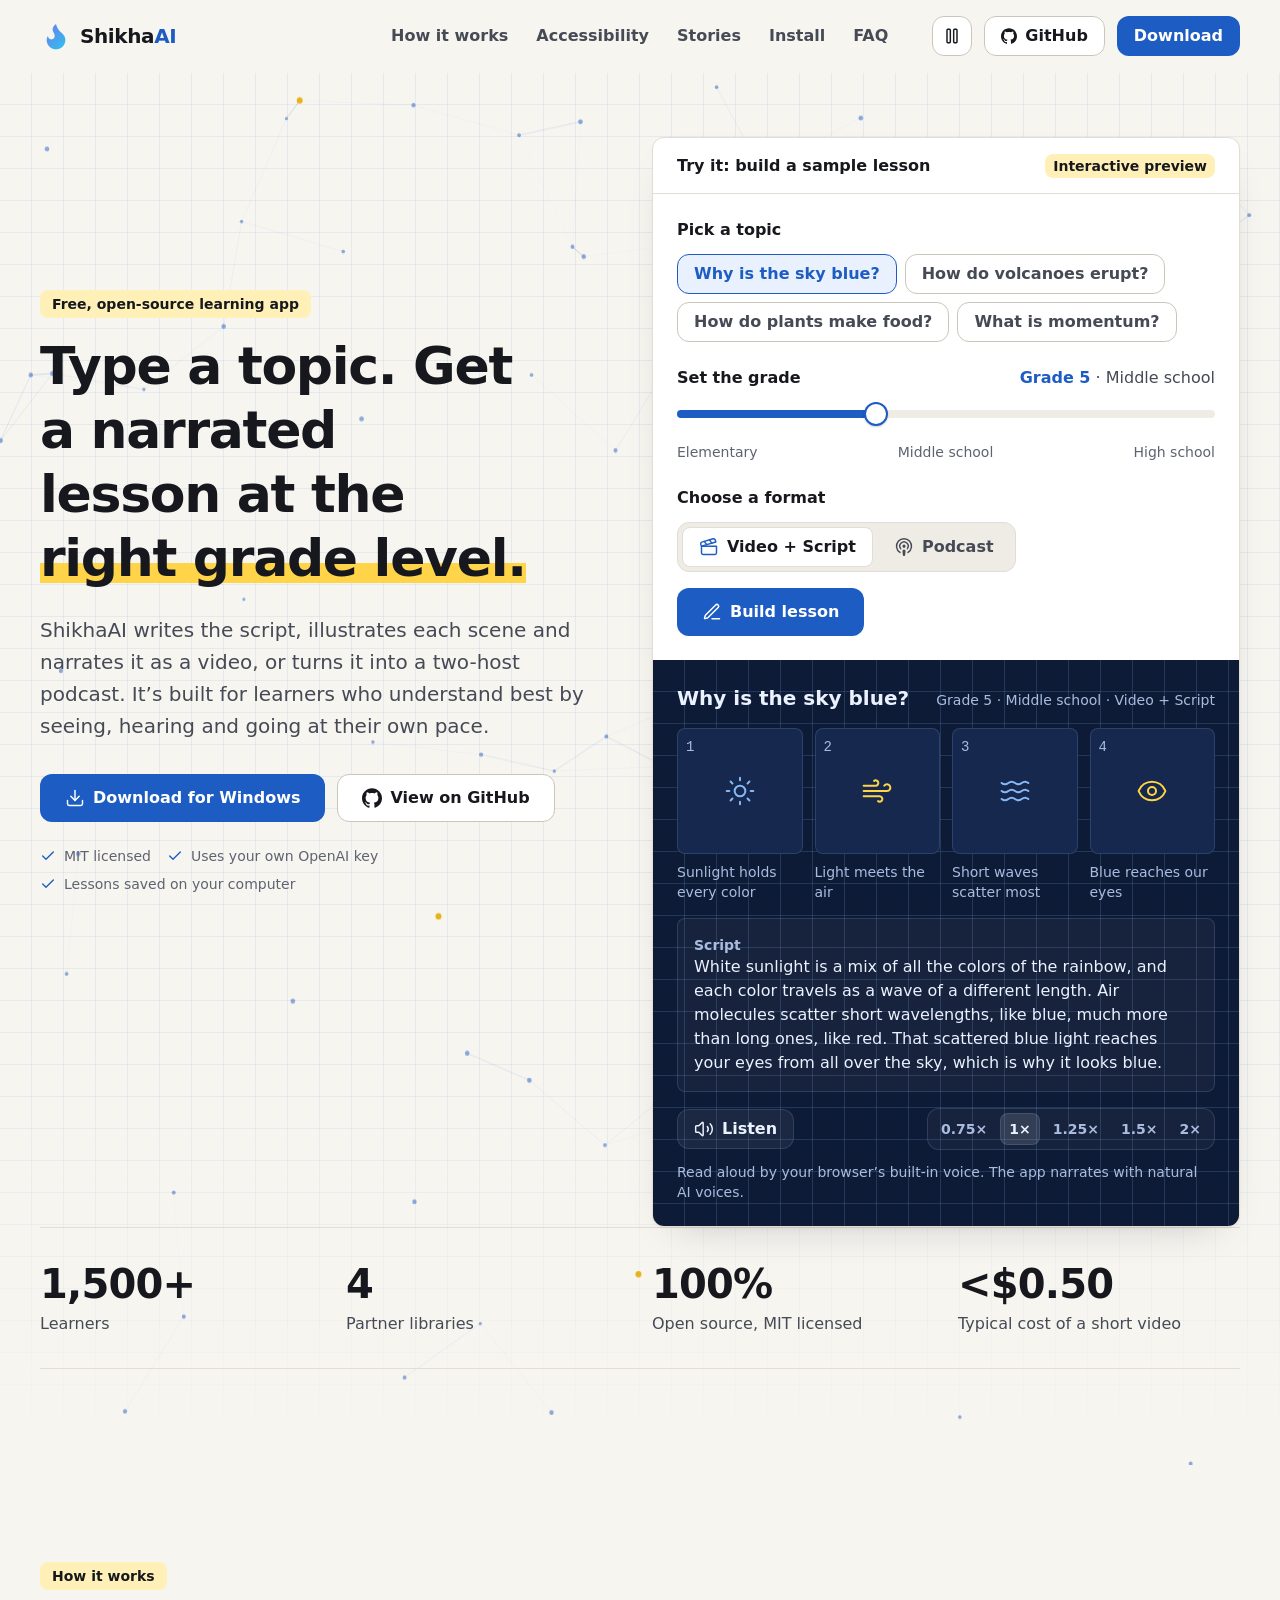
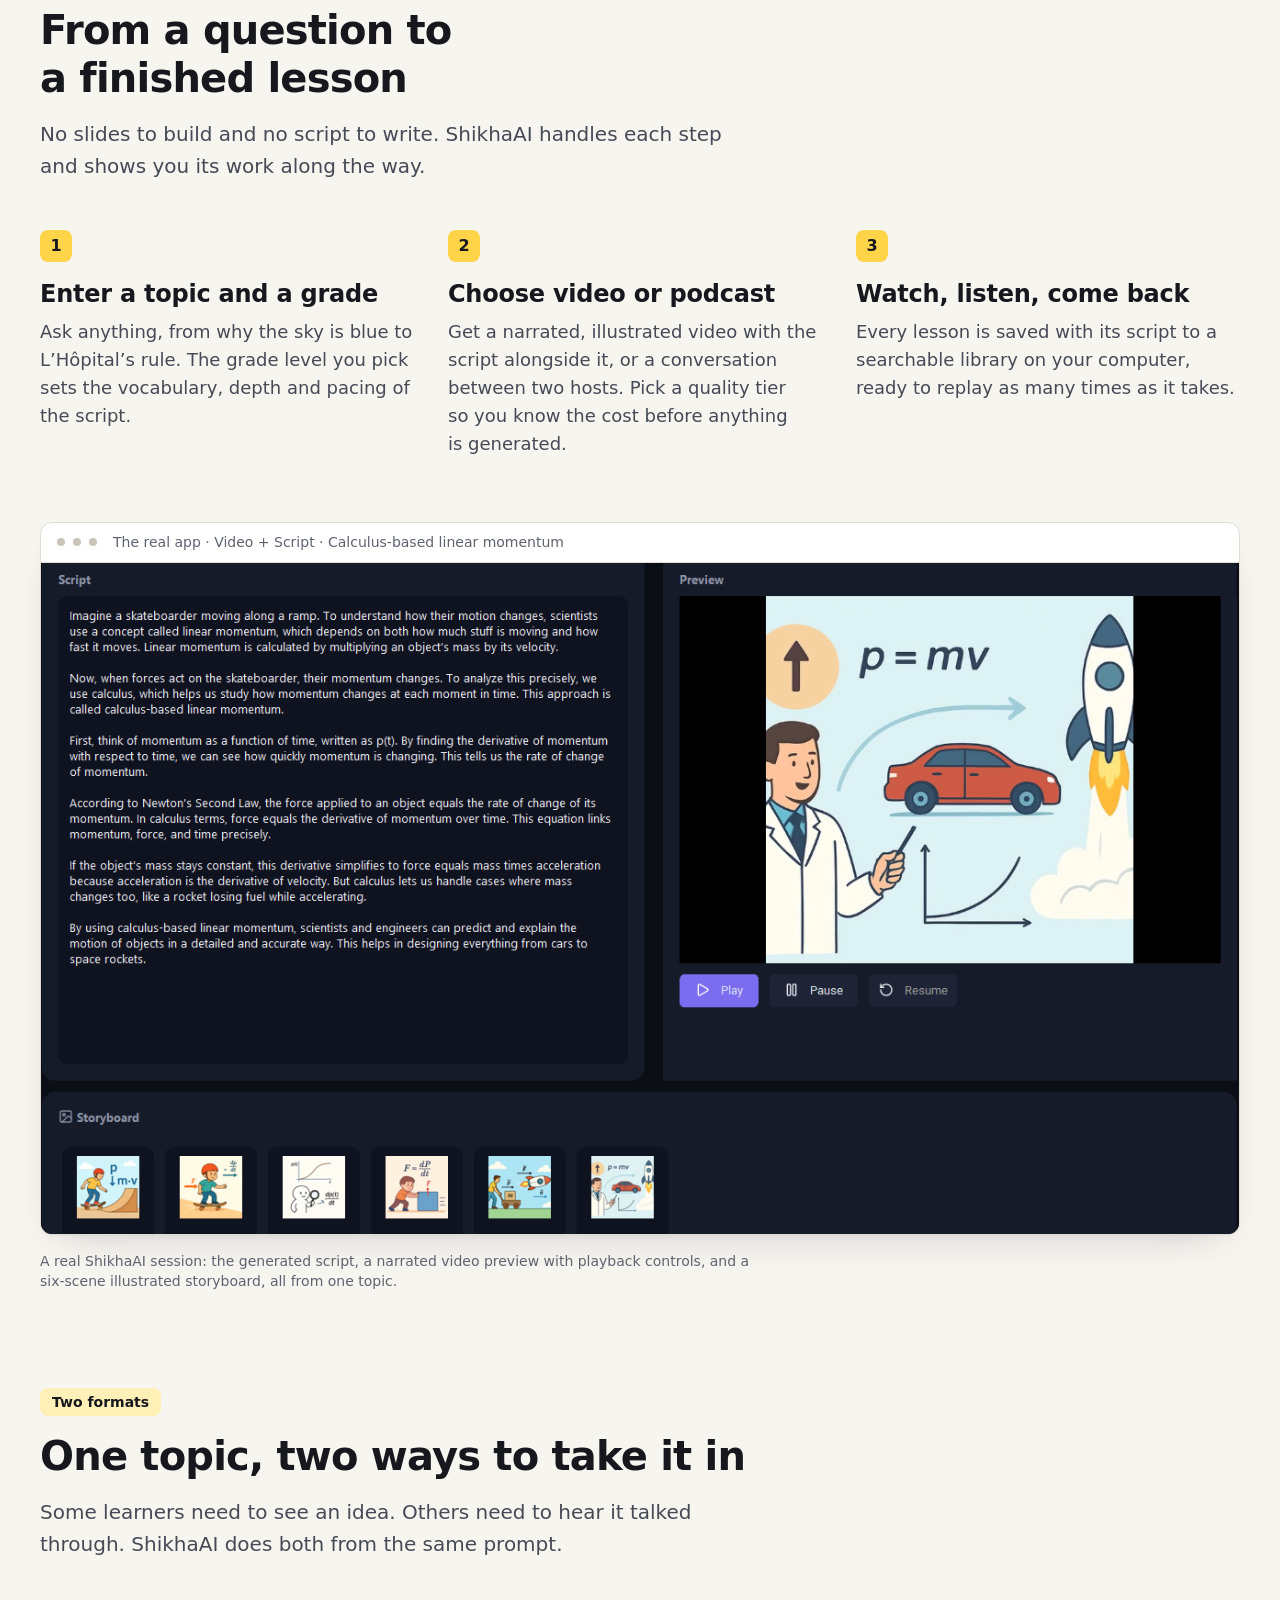
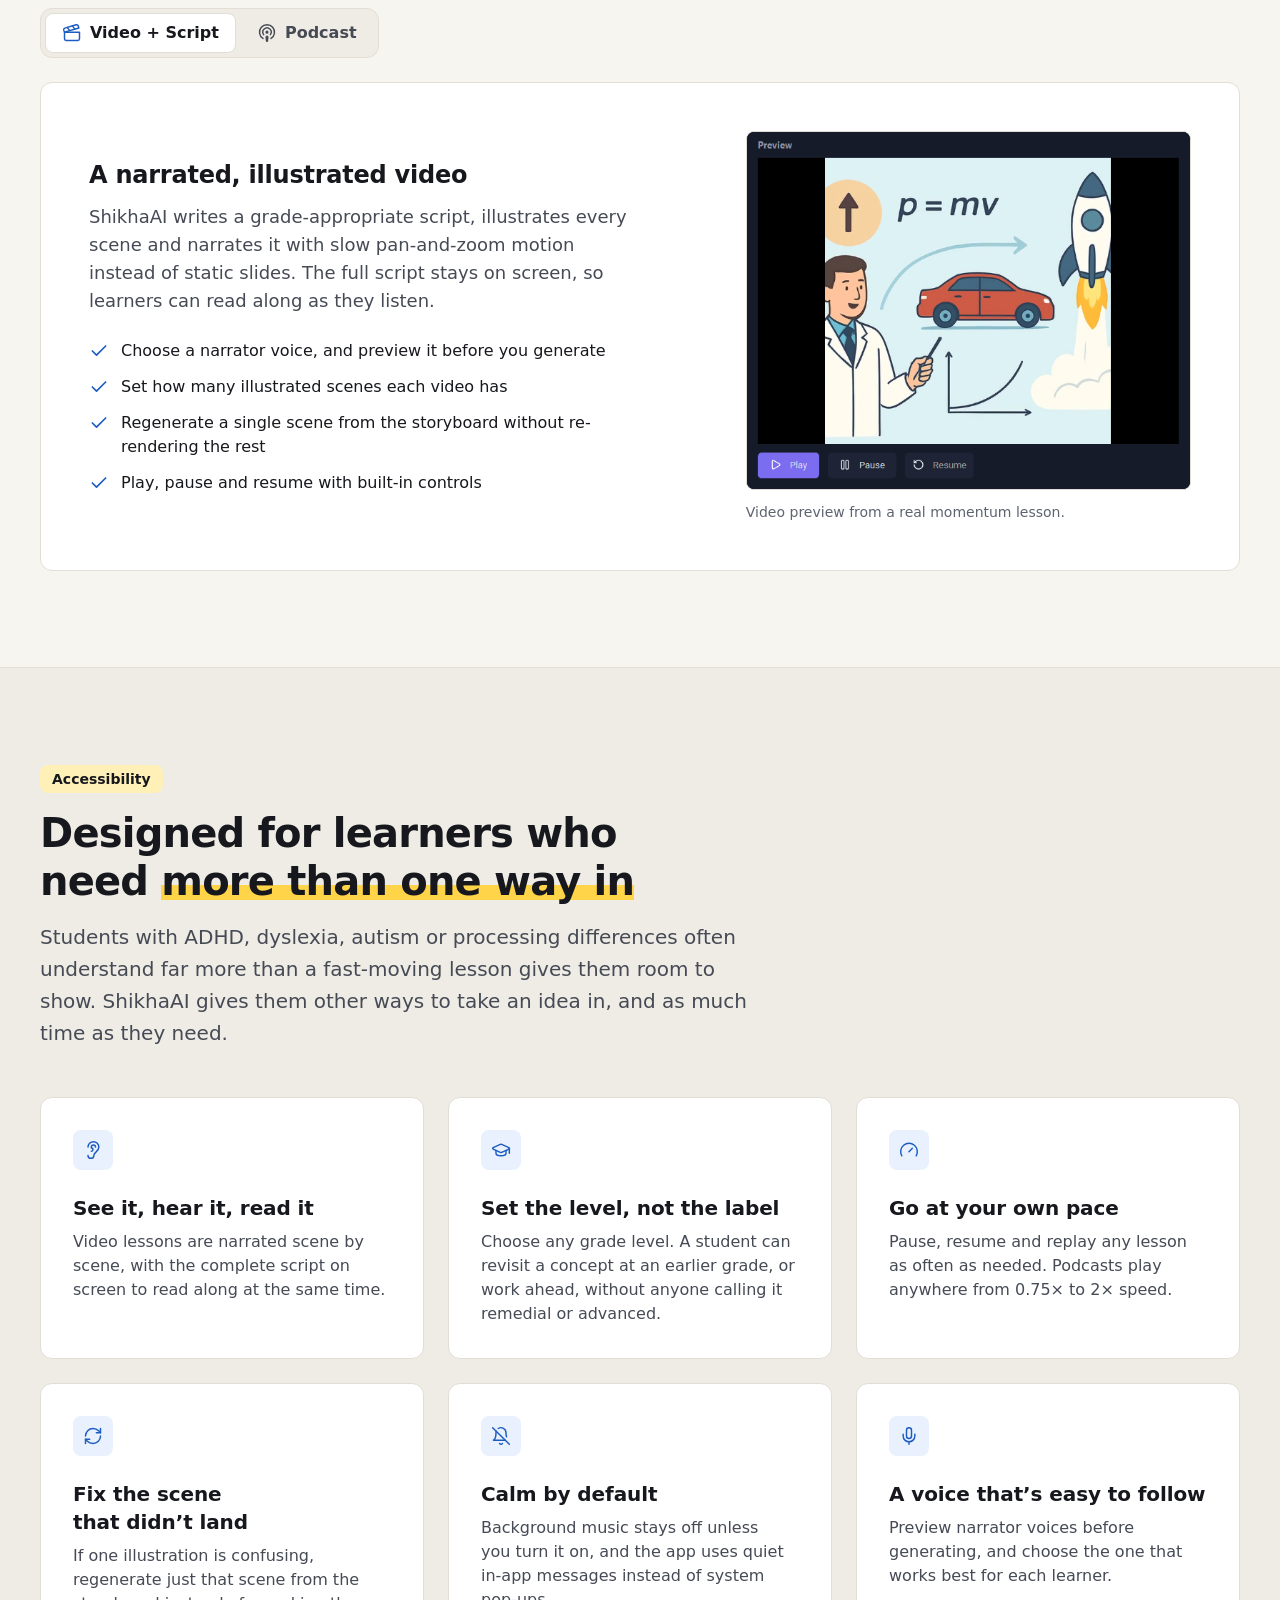
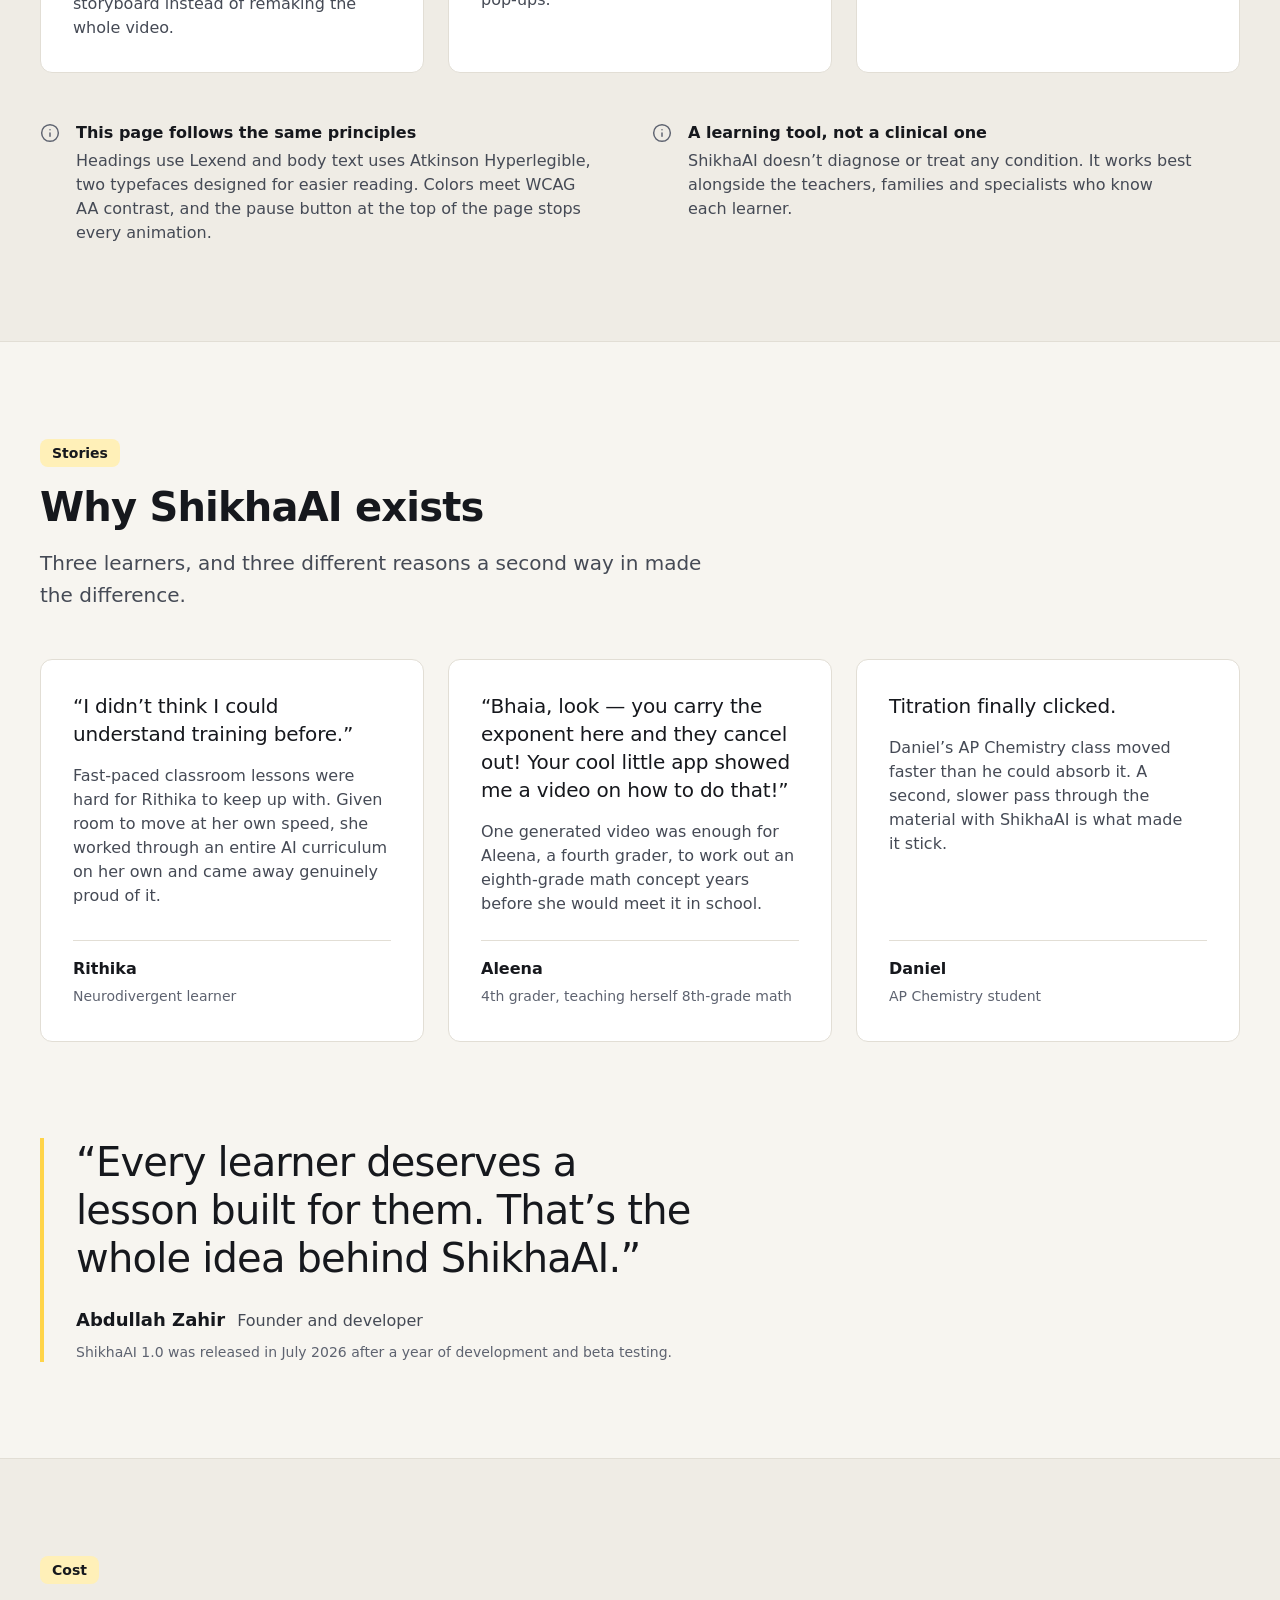
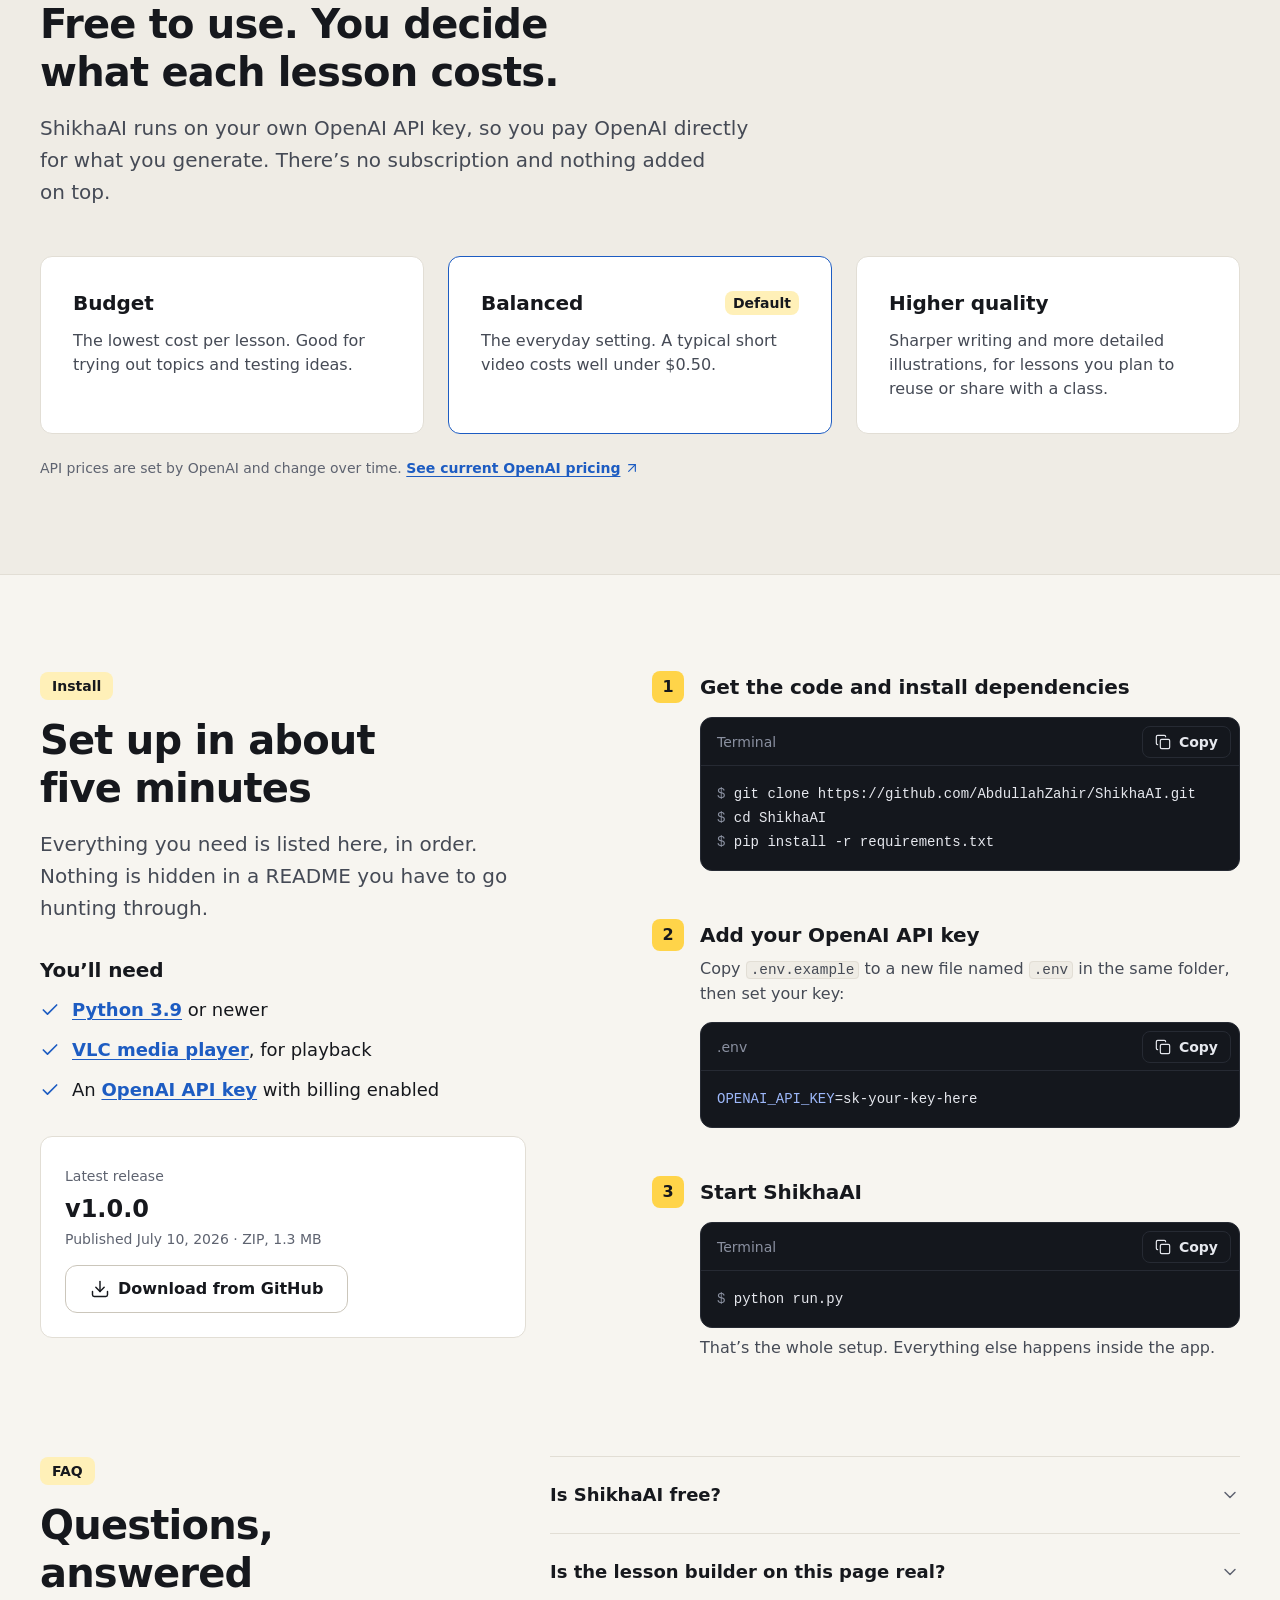
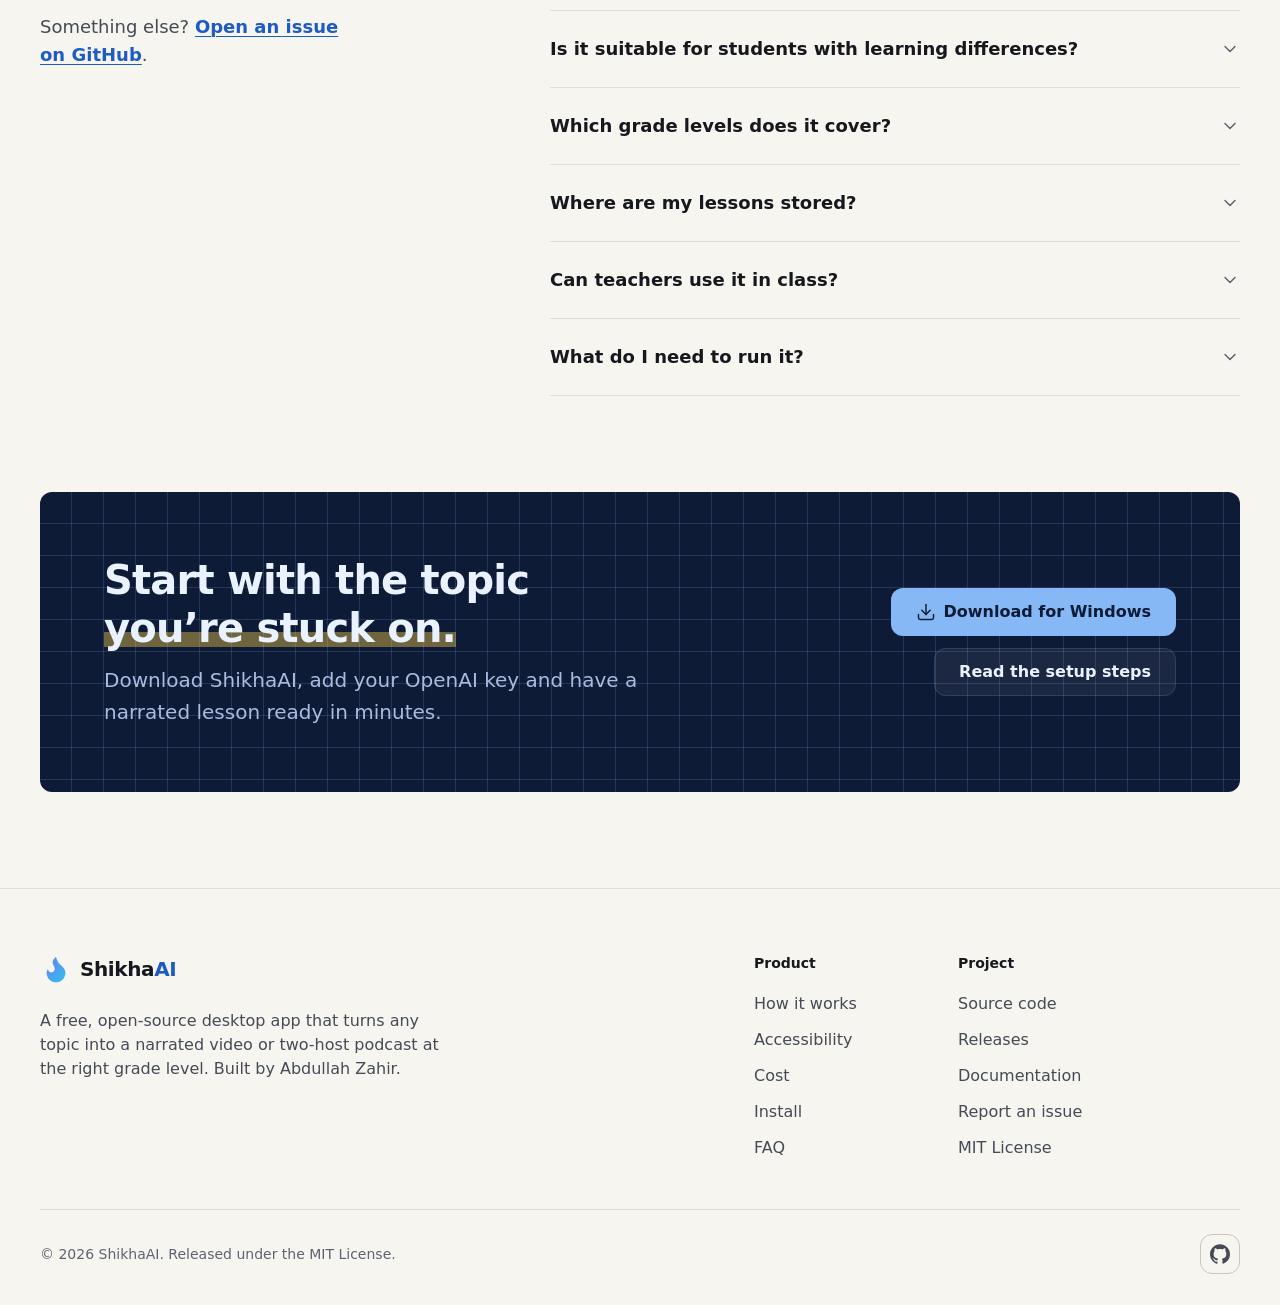
==== commit 3fa3c876: "Add files via upload" ====
--- a/index.html
+++ b/index.html
@@ -15,7 +15,7 @@
   <meta property="og:url" content="https://shikhaai.com/">
   <meta property="og:title" content="ShikhaAI — Any topic, as a narrated lesson at the right grade level">
   <meta property="og:description" content="A free, open-source desktop app that turns any topic into a narrated, illustrated video or a two-host podcast. Built for learners who need more than one way in.">
-  <meta property="og:image" content="https://shikhaai.com/assets/og-image.png">
+  <meta property="og:image" content="https://shikhaai.com/og-image.png">
   <meta property="og:image:width" content="1200">
   <meta property="og:image:height" content="630">
   <meta property="og:image:alt" content="ShikhaAI flame logo beside the headline: Type a topic. Get a narrated lesson at the right grade level.">
@@ -23,18 +23,18 @@
   <meta name="twitter:card" content="summary_large_image">
   <meta name="twitter:title" content="ShikhaAI — Any topic, as a narrated lesson at the right grade level">
   <meta name="twitter:description" content="A free, open-source desktop app that turns any topic into a narrated, illustrated video or a two-host podcast.">
-  <meta name="twitter:image" content="https://shikhaai.com/assets/og-image.png">
+  <meta name="twitter:image" content="https://shikhaai.com/og-image.png">
   <meta name="twitter:image:alt" content="ShikhaAI flame logo beside the headline: Type a topic. Get a narrated lesson at the right grade level.">
 
   <link rel="icon" href="favicon.ico" sizes="48x48">
-  <link rel="icon" href="assets/icons/icon-192.png" type="image/png" sizes="192x192">
+  <link rel="icon" href="icon-192.png" type="image/png" sizes="192x192">
   <link rel="apple-touch-icon" href="apple-touch-icon.png">
   <link rel="manifest" href="site.webmanifest">
 
   <link rel="preconnect" href="https://fonts.googleapis.com">
   <link rel="preconnect" href="https://fonts.gstatic.com" crossorigin>
   <link rel="stylesheet" href="https://fonts.googleapis.com/css2?family=Atkinson+Hyperlegible+Mono:wght@400&family=Atkinson+Hyperlegible+Next:wght@400;700&family=Lexend:wght@500..700&display=swap">
-  <link rel="stylesheet" href="assets/styles.css">
+  <link rel="stylesheet" href="styles.css">
 
   <!-- Motion preference is decided before first paint: the visitor's saved choice, else their device setting. -->
   <script>
@@ -58,7 +58,7 @@
     "softwareVersion": "1.0.0",
     "downloadUrl": "https://github.com/AbdullahZahir/ShikhaAI/releases/latest",
     "license": "https://opensource.org/licenses/MIT",
-    "image": "https://shikhaai.com/assets/og-image.png",
+    "image": "https://shikhaai.com/og-image.png",
     "offers": { "@type": "Offer", "price": "0", "priceCurrency": "USD" },
     "author": { "@type": "Person", "name": "Abdullah Zahir", "url": "https://github.com/AbdullahZahir" }
   }
@@ -261,7 +261,7 @@
               <div class="pipeline-skeleton" aria-hidden="true"><span></span><span></span><span></span><span></span></div>
 
               <div class="result" id="result">
-                <!-- Rendered by assets/main.js. Shown as-is when JavaScript is off. -->
+                <!-- Rendered by main.js. Shown as-is when JavaScript is off. -->
                 <div class="stage-label"><strong>Why is the sky blue?</strong><span>Grade 5 · Middle school · Video + Script</span></div>
                 <div class="script">
                   <span class="turn-name">Script</span>
@@ -773,7 +773,7 @@
 
 <p class="visually-hidden" id="live-status" role="status" aria-live="polite"></p>
 
-<script src="assets/lessons.js" defer></script>
-<script src="assets/main.js" defer></script>
+<script src="lessons.js" defer></script>
+<script src="main.js" defer></script>
 </body>
 </html>
--- a/styles.css
+++ b/styles.css
@@ -0,0 +1,1791 @@
+/* ==========================================================================
+   ShikhaAI — design tokens
+   Spacing: 4px base. Every margin, padding and gap is a step on the scale.
+   Type:    Lexend for headings (built for reading fluency),
+            Atkinson Hyperlegible Next for body (built for low-vision readers).
+   Radius:  12px for containers and controls, 8px for anything nested inside one.
+   Colour:  Blue from the flame logo for anything you can act on.
+            Pencil yellow for emphasis only: highlights, badges, step numbers.
+            Navy "board" for the interactive stage and the closing band.
+   ========================================================================== */
+
+:root {
+  color-scheme: light dark;
+
+  /* Spacing scale */
+  --space-1: 4px;
+  --space-2: 8px;
+  --space-3: 12px;
+  --space-4: 16px;
+  --space-5: 24px;
+  --space-6: 32px;
+  --space-7: 40px;
+  --space-8: 48px;
+  --space-9: 64px;
+  --space-10: 80px;
+  --space-11: 96px;
+
+  /* Type ramp — size / line height */
+  --fs-display: 3.25rem;  --lh-display: 4rem;     /* 52 / 64 */
+  --fs-h2: 2.5rem;        --lh-h2: 3rem;          /* 40 / 48 */
+  --fs-h3: 1.5rem;        --lh-h3: 2rem;          /* 24 / 32 */
+  --fs-h4: 1.25rem;       --lh-h4: 1.75rem;       /* 20 / 28 */
+  --fs-lead: 1.25rem;     --lh-lead: 2rem;        /* 20 / 32 */
+  --fs-body: 1.125rem;    --lh-body: 1.75rem;     /* 18 / 28 */
+  --fs-small: 1rem;       --lh-small: 1.5rem;     /* 16 / 24 */
+  --fs-caption: 0.875rem; --lh-caption: 1.25rem;  /* 14 / 20 */
+
+  --font-heading: "Lexend", "Segoe UI", system-ui, sans-serif;
+  --font-body: "Atkinson Hyperlegible Next", system-ui, -apple-system, "Segoe UI", sans-serif;
+  --font-mono: "Atkinson Hyperlegible Mono", ui-monospace, "Cascadia Mono", Consolas, monospace;
+
+  /* Shape and depth */
+  --radius: 12px;
+  --radius-sm: 8px;
+  --shadow: 0 1px 2px rgb(22 24 29 / 0.04), 0 16px 40px -24px rgb(22 24 29 / 0.28);
+
+  /* Motion */
+  --ease: cubic-bezier(0.2, 0, 0, 1);
+  --duration: 160ms;
+  --duration-slow: 320ms;
+
+  /* Layout */
+  --container: 1200px;
+  --gutter: var(--space-5);
+  --header-height: 72px;
+  --grid-size: 32px;
+
+  /* Colour — light */
+  --bg: #F7F5F0;
+  --surface: #FFFFFF;
+  --surface-2: #EFECE5;
+  --line: #E2DED5;
+  --line-strong: #CBC6BB;
+  --text: #16181D;
+  --text-2: #454A55;
+  --text-3: #5E6370;
+
+  --accent: #1D5CC2;
+  --accent-hover: #174DA6;
+  --accent-tint: #E8F1FD;
+  --on-accent: #FFFFFF;
+
+  --marker: #FFD449;
+  --marker-soft: #FFF0B8;
+  --on-marker: #16181D;
+
+  --grid-line: rgb(29 92 194 / 0.08);
+  --dot-a: 29 92 194;
+  --dot-b: 230 172 0;
+
+  --board: #0E1B36;
+  --board-2: #16284D;
+  --board-line: rgb(134 184 246 / 0.18);
+  --board-text: #EAF1FF;
+  --board-text-2: #A9BCE0;
+  --board-accent: #86B8F6;
+
+  --code-bg: #14171D;
+  --code-line: #262A33;
+  --code-text: #E6E8EE;
+  --code-muted: #8A90A0;
+  --code-accent: #9DB8FA;
+
+  --skeleton: #E7E3DB;
+  --skeleton-shine: #F2EFE9;
+}
+
+@media (prefers-color-scheme: dark) {
+  :root {
+    --bg: #0F1115;
+    --surface: #171A21;
+    --surface-2: #1C2028;
+    --line: #2A2F3A;
+    --line-strong: #3B4150;
+    --text: #EDEEF1;
+    --text-2: #B4B8C2;
+    --text-3: #9096A3;
+
+    --accent: #86B8F6;
+    --accent-hover: #A6CBF9;
+    --accent-tint: #1B2638;
+    --on-accent: #0F1115;
+
+    --marker: rgb(255 212 73 / 0.32);
+    --marker-soft: #2A2614;
+    --on-marker: #FFE08A;
+
+    --grid-line: rgb(134 184 246 / 0.06);
+    --dot-a: 134 184 246;
+    --dot-b: 255 212 73;
+
+    --board: #121D33;
+    --board-2: #1A2945;
+
+    --code-bg: #0B0D11;
+    --code-line: #232733;
+
+    --skeleton: #1F232C;
+    --skeleton-shine: #282D38;
+
+    --shadow: 0 1px 2px rgb(0 0 0 / 0.3), 0 16px 40px -24px rgb(0 0 0 / 0.7);
+  }
+}
+
+@media (max-width: 719px) {
+  :root {
+    --fs-display: 2.25rem; --lh-display: 2.75rem; /* 36 / 44 */
+    --fs-h2: 2rem;         --lh-h2: 2.5rem;       /* 32 / 40 */
+    --fs-lead: 1.125rem;   --lh-lead: 1.75rem;    /* 18 / 28 */
+    --gutter: var(--space-4);
+  }
+}
+
+/* ==========================================================================
+   Base
+   ========================================================================== */
+
+*, *::before, *::after { box-sizing: border-box; }
+
+html {
+  -webkit-text-size-adjust: 100%;
+  text-size-adjust: 100%;
+  scroll-padding-top: calc(var(--header-height) + var(--space-4));
+}
+html:not(.motion-paused) { scroll-behavior: smooth; }
+
+body {
+  margin: 0;
+  background: var(--bg);
+  color: var(--text);
+  font-family: var(--font-body);
+  font-size: var(--fs-body);
+  line-height: var(--lh-body);
+  font-weight: 400;
+  -webkit-font-smoothing: antialiased;
+  -moz-osx-font-smoothing: grayscale;
+  text-rendering: optimizeLegibility;
+}
+
+h1, h2, h3, h4 {
+  margin: 0;
+  font-family: var(--font-heading);
+  font-weight: 600;
+  color: var(--text);
+  text-wrap: balance;
+}
+
+p, ul, ol, dl, dd, blockquote, figure, fieldset { margin: 0; }
+fieldset { padding: 0; border: 0; min-width: 0; }
+legend { padding: 0; }
+ul, ol { padding: 0; list-style: none; }
+img, svg { display: block; max-width: 100%; }
+[hidden] { display: none !important; }
+img { height: auto; }
+a { color: inherit; }
+button, input { font: inherit; color: inherit; }
+code, kbd, pre { font-family: var(--font-mono); }
+p { text-wrap: pretty; }
+
+:focus-visible {
+  outline: 2px solid var(--accent);
+  outline-offset: 2px;
+  border-radius: var(--radius-sm);
+}
+
+::selection { background: var(--marker); color: var(--on-marker); }
+
+.visually-hidden {
+  position: absolute !important;
+  width: 1px; height: 1px;
+  padding: 0; margin: -1px;
+  overflow: hidden; clip: rect(0 0 0 0);
+  white-space: nowrap; border: 0;
+}
+
+.skip-link {
+  position: absolute;
+  left: var(--space-4);
+  top: var(--space-4);
+  z-index: 100;
+  padding: var(--space-2) var(--space-4);
+  background: var(--accent);
+  color: var(--on-accent);
+  border-radius: var(--radius-sm);
+  font-weight: 700;
+  text-decoration: none;
+  transform: translateY(-200%);
+}
+.skip-link:focus { transform: none; }
+
+.icon { width: 20px; height: 20px; flex: none; }
+.icon-sm { width: 16px; height: 16px; }
+
+/* ==========================================================================
+   Layout
+   ========================================================================== */
+
+.container {
+  width: 100%;
+  max-width: calc(var(--container) + 2 * var(--gutter));
+  margin-inline: auto;
+  padding-inline: var(--gutter);
+}
+
+.section { padding-block: var(--space-11); }
+.section + .section { padding-top: 0; }
+.section--band {
+  background: var(--surface-2);
+  border-block: 1px solid var(--line);
+}
+.section--band + .section,
+.section + .section--band { padding-top: var(--space-11); }
+
+@media (max-width: 719px) {
+  .section { padding-block: var(--space-9); }
+  .section--band + .section,
+  .section + .section--band { padding-top: var(--space-9); }
+}
+
+.section-head {
+  max-width: 720px;
+  margin-bottom: var(--space-8);
+}
+.section-head :is(h1, h2) + p { margin-top: var(--space-4); }
+
+@media (max-width: 719px) {
+  .section-head { margin-bottom: var(--space-6); }
+}
+
+/* ==========================================================================
+   Typography helpers
+   ========================================================================== */
+
+.eyebrow {
+  display: inline-flex;
+  align-items: center;
+  height: 28px;
+  margin-bottom: var(--space-4);
+  padding: 0 var(--space-3);
+  background: var(--marker-soft);
+  border-radius: var(--radius-sm);
+  font-size: var(--fs-caption);
+  line-height: var(--lh-caption);
+  font-weight: 700;
+  color: var(--on-marker);
+}
+
+.display {
+  font-size: var(--fs-display);
+  line-height: var(--lh-display);
+  letter-spacing: -0.025em;
+}
+.h2 {
+  font-size: var(--fs-h2);
+  line-height: var(--lh-h2);
+  letter-spacing: -0.02em;
+}
+.h3 {
+  font-size: var(--fs-h3);
+  line-height: var(--lh-h3);
+  letter-spacing: -0.01em;
+}
+.h4 {
+  font-size: var(--fs-h4);
+  line-height: var(--lh-h4);
+  letter-spacing: -0.005em;
+}
+
+.lead {
+  font-size: var(--fs-lead);
+  line-height: var(--lh-lead);
+  color: var(--text-2);
+}
+.small { font-size: var(--fs-small); line-height: var(--lh-small); }
+.caption {
+  font-size: var(--fs-caption);
+  line-height: var(--lh-caption);
+  color: var(--text-3);
+}
+.muted { color: var(--text-2); }
+
+/* Highlighter pen: draws across the phrase when it scrolls into view. */
+.marker {
+  background-image: linear-gradient(transparent 58%, var(--marker) 58%, var(--marker) 92%, transparent 92%);
+  background-repeat: no-repeat;
+  background-size: 100% 100%;
+  -webkit-box-decoration-break: clone;
+  box-decoration-break: clone;
+}
+.js:not(.motion-paused) .marker {
+  background-size: 0% 100%;
+  transition: background-size 900ms var(--ease) 240ms;
+}
+.js:not(.motion-paused) .is-visible .marker,
+.js:not(.motion-paused) .marker.is-drawn { background-size: 100% 100%; }
+
+.text-link {
+  color: var(--accent);
+  font-weight: 700;
+  text-decoration: underline;
+  text-decoration-thickness: 1px;
+  text-underline-offset: 3px;
+  transition: color var(--duration) var(--ease);
+}
+.text-link:hover { color: var(--accent-hover); text-decoration-thickness: 2px; }
+
+.inline-icon-link {
+  display: inline-flex;
+  align-items: center;
+  gap: var(--space-1);
+}
+
+code.inline {
+  padding: 0 var(--space-1);
+  font-size: 0.9em;
+  background: var(--surface-2);
+  border: 1px solid var(--line);
+  border-radius: 4px;
+}
+
+/* ==========================================================================
+   Buttons
+   ========================================================================== */
+
+.btn {
+  display: inline-flex;
+  align-items: center;
+  justify-content: center;
+  gap: var(--space-2);
+  height: 48px;
+  padding: 0 var(--space-5);
+  border: 1px solid transparent;
+  border-radius: var(--radius);
+  font-family: var(--font-body);
+  font-size: var(--fs-small);
+  line-height: var(--lh-small);
+  font-weight: 700;
+  text-decoration: none;
+  white-space: nowrap;
+  cursor: pointer;
+  transition:
+    background-color var(--duration) var(--ease),
+    border-color var(--duration) var(--ease),
+    color var(--duration) var(--ease);
+}
+.btn--sm { height: 40px; padding: 0 var(--space-4); }
+.btn--block { width: 100%; }
+
+.btn--primary { background: var(--accent); color: var(--on-accent); }
+.btn--primary:hover { background: var(--accent-hover); }
+.btn--primary[aria-disabled="true"] { cursor: progress; background: var(--accent-hover); }
+
+.btn--secondary {
+  background: var(--surface);
+  border-color: var(--line-strong);
+  color: var(--text);
+}
+.btn--secondary:hover { background: var(--surface-2); border-color: var(--text-3); }
+
+.btn--board {
+  background: rgb(255 255 255 / 0.06);
+  border-color: var(--board-line);
+  color: var(--board-text);
+}
+.btn--board:hover { background: rgb(255 255 255 / 0.12); border-color: var(--board-text-2); }
+
+.btn-row { display: flex; flex-wrap: wrap; gap: var(--space-3); }
+
+.icon-btn {
+  display: inline-flex;
+  align-items: center;
+  justify-content: center;
+  width: 40px;
+  height: 40px;
+  padding: 0;
+  background: var(--surface);
+  border: 1px solid var(--line-strong);
+  border-radius: var(--radius);
+  color: var(--text);
+  cursor: pointer;
+  transition: background-color var(--duration) var(--ease);
+}
+.icon-btn:hover { background: var(--surface-2); }
+
+.spin { animation: spin 900ms linear infinite; }
+@keyframes spin { to { transform: rotate(360deg); } }
+
+/* ==========================================================================
+   Header
+   ========================================================================== */
+
+.site-header {
+  position: sticky;
+  top: 0;
+  z-index: 50;
+  background: color-mix(in srgb, var(--bg) 90%, transparent);
+  -webkit-backdrop-filter: blur(12px);
+  backdrop-filter: blur(12px);
+  border-bottom: 1px solid transparent;
+  transition: border-color var(--duration-slow) var(--ease);
+}
+.site-header.is-scrolled,
+.site-header.is-open { border-bottom-color: var(--line); }
+
+.nav {
+  display: flex;
+  align-items: center;
+  gap: var(--space-6);
+  height: var(--header-height);
+}
+
+.brand {
+  display: inline-flex;
+  align-items: center;
+  gap: var(--space-2);
+  margin-right: auto;
+  text-decoration: none;
+}
+.brand img { width: 32px; height: 32px; }
+.brand-name {
+  font-family: var(--font-heading);
+  font-size: var(--fs-h4);
+  line-height: var(--lh-h4);
+  font-weight: 600;
+  letter-spacing: -0.02em;
+  color: var(--text);
+}
+.brand-name span { color: var(--accent); }
+
+.nav-links { display: flex; align-items: center; gap: var(--space-1); }
+.nav-links a {
+  display: inline-flex;
+  align-items: center;
+  height: 40px;
+  padding: 0 var(--space-3);
+  border-radius: var(--radius-sm);
+  font-size: var(--fs-small);
+  line-height: var(--lh-small);
+  font-weight: 700;
+  color: var(--text-2);
+  text-decoration: none;
+  transition: color var(--duration) var(--ease), background-color var(--duration) var(--ease);
+}
+.nav-links a:hover { color: var(--text); background: var(--surface-2); }
+
+.nav-actions { display: flex; align-items: center; gap: var(--space-3); }
+
+.motion-toggle .icon-play { display: none; }
+.motion-toggle[aria-pressed="true"] .icon-pause { display: none; }
+.motion-toggle[aria-pressed="true"] .icon-play { display: block; }
+
+.menu-toggle { display: none; }
+.menu-toggle .icon-close { display: none; }
+.menu-toggle[aria-expanded="true"] .icon-open { display: none; }
+.menu-toggle[aria-expanded="true"] .icon-close { display: block; }
+
+.mobile-menu {
+  position: absolute;
+  top: 100%;
+  left: 0;
+  right: 0;
+  background: var(--bg);
+  border-bottom: 1px solid var(--line);
+  box-shadow: var(--shadow);
+}
+.mobile-menu[hidden] { display: none; }
+.mobile-menu ul {
+  display: grid;
+  gap: var(--space-1);
+  padding-block: var(--space-4) var(--space-5);
+}
+.mobile-menu li > a:not(.btn) {
+  display: flex;
+  align-items: center;
+  gap: var(--space-2);
+  min-height: 48px;
+  padding: 0 var(--space-3);
+  border-radius: var(--radius-sm);
+  font-weight: 700;
+  color: var(--text);
+  text-decoration: none;
+}
+.mobile-menu li > a:not(.btn):hover { background: var(--surface-2); }
+.mobile-menu-cta { padding-top: var(--space-3); }
+
+@media (max-width: 1023px) {
+  .nav-links,
+  .nav-actions .btn--secondary { display: none; }
+  .menu-toggle { display: inline-flex; }
+}
+/* Narrow phones: the menu carries the download button instead. */
+@media (max-width: 419px) {
+  .nav-actions .btn--primary { display: none; }
+}
+
+/* ==========================================================================
+   Hero — graph paper, floating idea dots, and the lesson builder
+   ========================================================================== */
+
+.hero {
+  position: relative;
+  isolation: isolate;
+  overflow: hidden;
+  padding-block: var(--space-9) var(--space-11);
+}
+.hero::before {
+  content: "";
+  position: absolute;
+  inset: 0;
+  z-index: -2;
+  background-image:
+    linear-gradient(to right, var(--grid-line) 1px, transparent 1px),
+    linear-gradient(to bottom, var(--grid-line) 1px, transparent 1px);
+  background-size: var(--grid-size) var(--grid-size);
+  background-position: -1px -1px;
+  -webkit-mask-image: linear-gradient(to bottom, #000 70%, transparent);
+  mask-image: linear-gradient(to bottom, #000 70%, transparent);
+}
+.hero-dots {
+  position: absolute;
+  inset: 0;
+  z-index: -1;
+  width: 100%;
+  height: 100%;
+}
+
+.hero-grid {
+  display: grid;
+  grid-template-columns: repeat(12, minmax(0, 1fr));
+  column-gap: var(--space-5);
+  row-gap: var(--space-8);
+  align-items: start;
+}
+.hero-copy {
+  grid-column: 1 / span 6;
+  padding-top: var(--space-8);
+  padding-right: var(--space-6);
+}
+/* On wide screens the pitch stays in view while the builder scrolls past. */
+@media (min-width: 1024px) {
+  .hero-copy { position: sticky; top: calc(var(--header-height) + var(--space-6)); }
+}
+.hero-builder { grid-column: 7 / span 6; }
+
+.hero-copy .lead { margin-top: var(--space-5); }
+.hero-copy .btn-row { margin-top: var(--space-6); }
+.hero-meta {
+  display: flex;
+  flex-wrap: wrap;
+  gap: var(--space-2) var(--space-4);
+  margin-top: var(--space-5);
+}
+.hero-meta li { display: inline-flex; align-items: center; gap: var(--space-2); }
+.hero-meta .icon { color: var(--accent); width: 16px; height: 16px; }
+
+@media (max-width: 1023px) {
+  .hero-copy,
+  .hero-builder { grid-column: 1 / -1; }
+  .hero-copy { padding-top: 0; padding-right: 0; max-width: 720px; }
+}
+@media (max-width: 719px) {
+  .hero { padding-block: var(--space-8) var(--space-9); }
+  .hero-copy .btn-row { margin-top: var(--space-5); }
+  .hero-copy .btn { flex: 1 1 auto; }
+}
+
+/* ---------- Lesson builder card ---------- */
+
+.card {
+  background: var(--surface);
+  border: 1px solid var(--line);
+  border-radius: var(--radius);
+}
+
+.builder {
+  overflow: hidden;
+  box-shadow: var(--shadow);
+}
+.builder-head {
+  display: flex;
+  align-items: center;
+  justify-content: space-between;
+  gap: var(--space-3);
+  min-height: 56px;
+  padding: var(--space-3) var(--space-5);
+  border-bottom: 1px solid var(--line);
+}
+.builder-head h2 {
+  font-size: var(--fs-small);
+  line-height: var(--lh-small);
+  font-weight: 600;
+  letter-spacing: 0;
+}
+
+.badge {
+  display: inline-flex;
+  align-items: center;
+  height: 24px;
+  padding: 0 var(--space-2);
+  background: var(--marker-soft);
+  border-radius: var(--radius-sm);
+  font-size: var(--fs-caption);
+  line-height: var(--lh-caption);
+  font-weight: 700;
+  color: var(--on-marker);
+  white-space: nowrap;
+}
+
+.builder-controls {
+  display: grid;
+  gap: var(--space-5);
+  padding: var(--space-5);
+}
+
+.field-label {
+  display: flex;
+  align-items: baseline;
+  justify-content: space-between;
+  gap: var(--space-3);
+  margin-bottom: var(--space-3);
+  font-size: var(--fs-small);
+  line-height: var(--lh-small);
+  font-weight: 700;
+  color: var(--text);
+}
+.field-label output,
+.field-label .field-hint {
+  font-weight: 400;
+  color: var(--text-2);
+}
+.field-label output strong { color: var(--accent); font-weight: 700; }
+
+/* Topic chips (radio inputs) */
+.chips { display: flex; flex-wrap: wrap; gap: var(--space-2); }
+.chip { position: relative; }
+.chip input {
+  position: absolute;
+  inset: 0;
+  opacity: 0;
+  margin: 0;
+  cursor: pointer;
+}
+.chip span {
+  display: inline-flex;
+  align-items: center;
+  height: 40px;
+  padding: 0 var(--space-4);
+  background: var(--surface);
+  border: 1px solid var(--line-strong);
+  border-radius: var(--radius);
+  font-size: var(--fs-small);
+  line-height: var(--lh-small);
+  font-weight: 700;
+  color: var(--text-2);
+  transition: background-color var(--duration) var(--ease), border-color var(--duration) var(--ease), color var(--duration) var(--ease);
+}
+.chip:hover span { border-color: var(--text-3); color: var(--text); }
+.chip input:checked + span {
+  background: var(--accent-tint);
+  border-color: var(--accent);
+  color: var(--accent);
+}
+.chip input:focus-visible + span { outline: 2px solid var(--accent); outline-offset: 2px; }
+
+/* Grade slider */
+.range {
+  width: 100%;
+  height: 24px;
+  margin: 0;
+  background: transparent;
+  -webkit-appearance: none;
+  appearance: none;
+  cursor: pointer;
+  --fill: 36%;
+}
+.range:focus-visible { outline: 2px solid var(--accent); outline-offset: 4px; }
+.range::-webkit-slider-runnable-track {
+  height: 8px;
+  border-radius: var(--radius-sm);
+  background: linear-gradient(to right, var(--accent) var(--fill), var(--surface-2) var(--fill));
+}
+.range::-moz-range-track {
+  height: 8px;
+  border-radius: var(--radius-sm);
+  background: var(--surface-2);
+}
+.range::-moz-range-progress {
+  height: 8px;
+  border-radius: var(--radius-sm);
+  background: var(--accent);
+}
+.range::-webkit-slider-thumb {
+  -webkit-appearance: none;
+  width: 24px;
+  height: 24px;
+  margin-top: -8px;
+  border-radius: 50%;
+  background: var(--surface);
+  border: 2px solid var(--accent);
+  box-shadow: 0 1px 2px rgb(22 24 29 / 0.2);
+}
+.range::-moz-range-thumb {
+  width: 20px;
+  height: 20px;
+  border-radius: 50%;
+  background: var(--surface);
+  border: 2px solid var(--accent);
+}
+.range-scale {
+  display: flex;
+  justify-content: space-between;
+  margin-top: var(--space-2);
+}
+
+/* Segmented controls (format, speed) */
+.segmented {
+  display: inline-flex;
+  gap: var(--space-1);
+  padding: var(--space-1);
+  background: var(--surface-2);
+  border: 1px solid var(--line);
+  border-radius: var(--radius);
+}
+.segment { position: relative; }
+.segment input {
+  position: absolute;
+  inset: 0;
+  opacity: 0;
+  margin: 0;
+  cursor: pointer;
+}
+.segment span {
+  display: inline-flex;
+  align-items: center;
+  gap: var(--space-2);
+  height: 40px;
+  padding: 0 var(--space-4);
+  border: 1px solid transparent;
+  border-radius: var(--radius-sm);
+  font-size: var(--fs-small);
+  line-height: var(--lh-small);
+  font-weight: 700;
+  color: var(--text-2);
+  transition: background-color var(--duration) var(--ease), color var(--duration) var(--ease), border-color var(--duration) var(--ease);
+}
+.segment:hover span { color: var(--text); }
+.segment input:checked + span {
+  background: var(--surface);
+  border-color: var(--line);
+  color: var(--text);
+}
+.segment input:checked + span .icon { color: var(--accent); }
+.segment input:focus-visible + span { outline: 2px solid var(--accent); outline-offset: 2px; }
+
+.builder-actions {
+  display: flex;
+  flex-wrap: wrap;
+  align-items: end;
+  justify-content: space-between;
+  gap: var(--space-4);
+}
+.builder-actions .btn { min-width: 168px; }
+
+@media (max-width: 479px) {
+  .builder-controls { padding: var(--space-4); }
+  .builder-head { padding-inline: var(--space-4); }
+  .builder-actions fieldset { flex: 1 1 100%; }
+  .builder-actions .segmented { display: flex; width: 100%; }
+  .builder-actions .segment { flex: 1 1 0; }
+  .builder-actions .segment span { width: 100%; justify-content: center; padding: 0 var(--space-2); }
+  .builder-actions .btn { width: 100%; }
+}
+
+/* ---------- Stage: the navy board where the lesson appears ---------- */
+
+.stage {
+  position: relative;
+  min-height: 480px;
+  padding: var(--space-5);
+  background-color: var(--board);
+  background-image:
+    linear-gradient(to right, var(--board-line) 1px, transparent 1px),
+    linear-gradient(to bottom, var(--board-line) 1px, transparent 1px);
+  background-size: var(--grid-size) var(--grid-size);
+  background-position: -1px -1px;
+  color: var(--board-text);
+}
+.stage-label {
+  display: flex;
+  flex-wrap: wrap;
+  align-items: baseline;
+  justify-content: space-between;
+  gap: var(--space-1) var(--space-3);
+  margin-bottom: var(--space-4);
+}
+.stage-label strong {
+  font-family: var(--font-heading);
+  font-size: var(--fs-h4);
+  line-height: var(--lh-h4);
+  font-weight: 600;
+}
+.stage-label span {
+  font-size: var(--fs-caption);
+  line-height: var(--lh-caption);
+  color: var(--board-text-2);
+}
+
+/* Build pipeline */
+.pipeline { display: none; gap: var(--space-3); }
+.stage[data-state="building"] .pipeline { display: grid; }
+.stage[data-state="building"] .result { display: none; }
+
+.pipeline li {
+  display: flex;
+  align-items: center;
+  gap: var(--space-3);
+  min-height: 48px;
+  padding: 0 var(--space-4);
+  background: var(--board-2);
+  border: 1px solid var(--board-line);
+  border-radius: var(--radius-sm);
+  font-size: var(--fs-small);
+  line-height: var(--lh-small);
+  color: var(--board-text-2);
+  transition: color var(--duration) var(--ease), border-color var(--duration) var(--ease);
+}
+.pipeline .icon { color: var(--board-text-2); }
+.pipeline .status-active,
+.pipeline .status-done { display: none; }
+.pipeline li[data-status="active"] { color: var(--board-text); border-color: var(--board-accent); }
+.pipeline li[data-status="active"] .status-pending { display: none; }
+.pipeline li[data-status="active"] .status-active { display: block; color: var(--board-accent); }
+.pipeline li[data-status="done"] { color: var(--board-text); }
+.pipeline li[data-status="done"] .status-pending { display: none; }
+.pipeline li[data-status="done"] .status-done { display: block; color: var(--marker); }
+@media (prefers-color-scheme: dark) {
+  .pipeline li[data-status="done"] .status-done { color: #FFD449; }
+}
+
+.pipeline-skeleton { display: none; }
+.stage[data-state="building"] .pipeline-skeleton {
+  display: grid;
+  grid-template-columns: repeat(4, minmax(0, 1fr));
+  gap: var(--space-3);
+  margin-top: var(--space-2);
+}
+.pipeline-skeleton span {
+  aspect-ratio: 1 / 1;
+  border-radius: var(--radius-sm);
+  background: linear-gradient(100deg, var(--board-2) 30%, #213560 50%, var(--board-2) 70%);
+  background-size: 300% 100%;
+  animation: shimmer 1.6s linear infinite;
+}
+
+/* Result */
+.result.is-entering { animation: fade-up var(--duration-slow) var(--ease); }
+@keyframes fade-up {
+  from { opacity: 0; transform: translateY(4px); }
+  to { opacity: 1; transform: none; }
+}
+
+.storyboard {
+  display: grid;
+  grid-template-columns: repeat(4, minmax(0, 1fr));
+  gap: var(--space-3);
+}
+.scene { display: grid; align-content: start; gap: var(--space-2); }
+.scene-art {
+  position: relative;
+  display: grid;
+  place-items: center;
+  aspect-ratio: 1 / 1;
+  background: var(--board-2);
+  border: 1px solid var(--board-line);
+  border-radius: var(--radius-sm);
+  color: var(--board-accent);
+}
+.scene:nth-child(even) .scene-art { color: #FFD449; }
+.scene-art .icon { width: 32px; height: 32px; }
+.scene-num {
+  position: absolute;
+  top: var(--space-2);
+  left: var(--space-2);
+  font-family: var(--font-mono);
+  font-size: var(--fs-caption);
+  line-height: var(--lh-caption);
+  color: var(--board-text-2);
+}
+.scene-caption {
+  font-size: var(--fs-caption);
+  line-height: var(--lh-caption);
+  color: var(--board-text-2);
+}
+
+.script {
+  margin-top: var(--space-4);
+  padding: var(--space-4);
+  background: rgb(255 255 255 / 0.04);
+  border: 1px solid var(--board-line);
+  border-radius: var(--radius-sm);
+}
+.script p,
+.turn p {
+  font-size: var(--fs-small);
+  line-height: var(--lh-small);
+  color: var(--board-text);
+}
+
+.word { border-radius: 2px; transition: background-color 120ms linear, color 120ms linear; }
+.word.is-spoken {
+  background: #FFD449;
+  box-shadow: 0 0 0 2px #FFD449;
+  color: var(--board);
+}
+
+.dialogue { display: grid; gap: var(--space-4); }
+.turn {
+  display: grid;
+  grid-template-columns: 32px minmax(0, 1fr);
+  gap: var(--space-3);
+}
+.avatar {
+  display: inline-grid;
+  place-items: center;
+  width: 32px;
+  height: 32px;
+  border-radius: 50%;
+  font-family: var(--font-heading);
+  font-size: var(--fs-caption);
+  line-height: var(--lh-caption);
+  font-weight: 700;
+}
+.avatar--a { background: #86B8F6; color: #0E1B36; }
+.avatar--b { background: #FFD449; color: #0E1B36; }
+.turn-name {
+  display: block;
+  font-size: var(--fs-caption);
+  line-height: var(--lh-caption);
+  font-weight: 700;
+  color: var(--board-text-2);
+}
+
+.listen-row {
+  display: flex;
+  flex-wrap: wrap;
+  align-items: center;
+  justify-content: space-between;
+  gap: var(--space-3);
+  margin-top: var(--space-4);
+}
+.listen-row .icon-stop { display: none; }
+.listen-row [aria-pressed="true"] .icon-listen { display: none; }
+.listen-row [aria-pressed="true"] .icon-stop { display: block; }
+
+.speed {
+  display: inline-flex;
+  gap: var(--space-1);
+  padding: var(--space-1);
+  background: rgb(255 255 255 / 0.04);
+  border: 1px solid var(--board-line);
+  border-radius: var(--radius);
+}
+.speed .segment span {
+  height: 32px;
+  padding: 0 var(--space-2);
+  font-size: var(--fs-caption);
+  line-height: var(--lh-caption);
+  color: var(--board-text-2);
+}
+.speed .segment:hover span { color: var(--board-text); }
+.speed .segment input:checked + span {
+  background: rgb(255 255 255 / 0.12);
+  border-color: var(--board-line);
+  color: var(--board-text);
+}
+
+.stage-note {
+  margin-top: var(--space-3);
+  font-size: var(--fs-caption);
+  line-height: var(--lh-caption);
+  color: var(--board-text-2);
+}
+
+.stage-stale {
+  display: none;
+  position: absolute;
+  left: var(--space-5);
+  right: var(--space-5);
+  bottom: var(--space-5);
+  align-items: center;
+  gap: var(--space-2);
+  min-height: 48px;
+  padding: var(--space-2) var(--space-4);
+  background: #FFD449;
+  border-radius: var(--radius-sm);
+  font-size: var(--fs-small);
+  line-height: var(--lh-small);
+  font-weight: 700;
+  color: #0E1B36;
+}
+.stage[data-stale="true"] .stage-stale { display: flex; }
+.stage[data-stale="true"] .result { opacity: 0.35; }
+
+@media (max-width: 479px) {
+  .stage { padding: var(--space-4); min-height: 0; }
+  .storyboard { grid-template-columns: repeat(2, minmax(0, 1fr)); }
+  .scene-art { aspect-ratio: 16 / 10; }
+  .pipeline-skeleton { grid-template-columns: repeat(2, minmax(0, 1fr)); }
+  .pipeline-skeleton span { aspect-ratio: 16 / 10; }
+  .stage-stale { position: static; margin-top: var(--space-4); }
+}
+
+/* ==========================================================================
+   Stats
+   ========================================================================== */
+
+.stats {
+  display: grid;
+  grid-template-columns: repeat(4, minmax(0, 1fr));
+  gap: var(--space-5);
+  padding-block: var(--space-6);
+  border-block: 1px solid var(--line);
+}
+.stat {
+  display: flex;
+  flex-direction: column-reverse;
+  justify-content: flex-end;
+}
+.stat-value {
+  font-family: var(--font-heading);
+  font-size: var(--fs-h2);
+  line-height: var(--lh-h2);
+  font-weight: 600;
+  letter-spacing: -0.02em;
+  font-variant-numeric: lining-nums tabular-nums;
+}
+.stat-label {
+  margin-top: var(--space-1);
+  font-size: var(--fs-small);
+  line-height: var(--lh-small);
+  color: var(--text-2);
+}
+
+@media (max-width: 719px) {
+  .stats {
+    grid-template-columns: repeat(2, minmax(0, 1fr));
+    row-gap: var(--space-6);
+  }
+}
+
+/* ==========================================================================
+   Loading states — skeleton until the image has decoded
+   ========================================================================== */
+
+.media-loading { position: relative; overflow: hidden; }
+.media-loading img { opacity: 0; transition: opacity var(--duration-slow) var(--ease); }
+.media-loading.is-loaded img { opacity: 1; }
+.media-loading::after {
+  content: "";
+  position: absolute;
+  inset: 0;
+  background: linear-gradient(100deg, var(--skeleton) 30%, var(--skeleton-shine) 50%, var(--skeleton) 70%);
+  background-size: 300% 100%;
+  animation: shimmer 1.6s linear infinite;
+  transition: opacity var(--duration-slow) var(--ease);
+  pointer-events: none;
+}
+.media-loading.is-loaded::after { opacity: 0; animation: none; }
+html:not(.js) .media-loading img { opacity: 1; }
+html:not(.js) .media-loading::after { display: none; }
+
+@keyframes shimmer {
+  from { background-position: 100% 0; }
+  to { background-position: 0 0; }
+}
+
+.skeleton {
+  display: block;
+  height: 1em;
+  border-radius: 4px;
+  background: linear-gradient(100deg, var(--skeleton) 30%, var(--skeleton-shine) 50%, var(--skeleton) 70%);
+  background-size: 300% 100%;
+  animation: shimmer 1.6s linear infinite;
+}
+
+/* ==========================================================================
+   How it works
+   ========================================================================== */
+
+.steps {
+  display: grid;
+  grid-template-columns: repeat(3, minmax(0, 1fr));
+  gap: var(--space-5);
+}
+.step-num,
+.install-step-num {
+  display: inline-flex;
+  align-items: center;
+  justify-content: center;
+  width: 32px;
+  height: 32px;
+  background: var(--marker);
+  border-radius: var(--radius-sm);
+  font-family: var(--font-heading);
+  font-size: var(--fs-small);
+  line-height: var(--lh-small);
+  font-weight: 700;
+  color: var(--on-marker);
+}
+@media (prefers-color-scheme: dark) {
+  .step-num,
+  .install-step-num { background: #FFD449; color: #16181D; }
+}
+.step h3 { margin-top: var(--space-4); }
+.step p { margin-top: var(--space-2); color: var(--text-2); }
+
+@media (max-width: 899px) {
+  .steps { grid-template-columns: 1fr; gap: var(--space-6); }
+}
+
+/* Product frame */
+.product { margin-top: var(--space-9); }
+.frame {
+  background: var(--surface);
+  border: 1px solid var(--line);
+  border-radius: var(--radius);
+  box-shadow: var(--shadow);
+  overflow: hidden;
+}
+.frame-bar {
+  display: flex;
+  align-items: center;
+  gap: var(--space-4);
+  height: 40px;
+  padding: 0 var(--space-4);
+  border-bottom: 1px solid var(--line);
+}
+.frame-dots { display: flex; gap: var(--space-2); }
+.frame-dots span { width: 8px; height: 8px; border-radius: 50%; background: var(--line-strong); }
+.frame-title { overflow: hidden; text-overflow: ellipsis; white-space: nowrap; }
+.frame-media {
+  position: relative;
+  aspect-ratio: 1304 / 731;
+  background: var(--code-bg);
+}
+.frame-media img { position: absolute; inset: 0; width: 100%; height: 100%; }
+.product figcaption { max-width: 720px; margin-top: var(--space-4); }
+
+@media (max-width: 719px) {
+  .product { margin-top: var(--space-8); }
+}
+
+/* ==========================================================================
+   Formats — tabs
+   ========================================================================== */
+
+.tablist { margin-bottom: var(--space-5); }
+
+.tab {
+  display: inline-flex;
+  align-items: center;
+  gap: var(--space-2);
+  height: 40px;
+  padding: 0 var(--space-4);
+  background: transparent;
+  border: 1px solid transparent;
+  border-radius: var(--radius-sm);
+  font-size: var(--fs-small);
+  line-height: var(--lh-small);
+  font-weight: 700;
+  color: var(--text-2);
+  cursor: pointer;
+  transition: background-color var(--duration) var(--ease), color var(--duration) var(--ease), border-color var(--duration) var(--ease);
+}
+.tab:hover { color: var(--text); }
+.tab[aria-selected="true"] {
+  background: var(--surface);
+  border-color: var(--line);
+  color: var(--text);
+}
+.tab[aria-selected="true"] .icon { color: var(--accent); }
+
+.tabpanel {
+  display: grid;
+  grid-template-columns: repeat(12, minmax(0, 1fr));
+  column-gap: var(--space-5);
+  row-gap: var(--space-6);
+  align-items: center;
+  padding: var(--space-8);
+}
+.tabpanel[hidden] { display: none; }
+.tabpanel.is-entering { animation: fade-up var(--duration-slow) var(--ease); }
+.tabpanel-copy { grid-column: 1 / span 6; }
+.tabpanel-visual { grid-column: 8 / span 5; }
+.tabpanel-copy p { margin-top: var(--space-3); color: var(--text-2); }
+
+.check-list {
+  display: grid;
+  gap: var(--space-3);
+  margin-top: var(--space-5);
+}
+.check-list li {
+  display: flex;
+  gap: var(--space-3);
+  font-size: var(--fs-small);
+  line-height: var(--lh-small);
+}
+.check-list .icon {
+  margin-top: calc((var(--lh-small) - 20px) / 2);
+  color: var(--accent);
+}
+
+.crop {
+  position: relative;
+  /* Shows the Preview panel of the app screenshot: x 680–1300, y 0–500. */
+  aspect-ratio: 620 / 500;
+  border: 1px solid var(--line);
+  border-radius: var(--radius-sm);
+  overflow: hidden;
+  background: var(--code-bg);
+}
+.crop img {
+  position: absolute;
+  top: 0;
+  left: -109.68%;
+  width: 210.32%;
+  max-width: none;
+}
+.tabpanel-visual figcaption { margin-top: var(--space-3); }
+
+.hosts {
+  display: grid;
+  gap: var(--space-3);
+  padding: var(--space-5);
+  background: var(--board);
+  border-radius: var(--radius-sm);
+  color: var(--board-text);
+}
+.host {
+  display: flex;
+  align-items: center;
+  gap: var(--space-3);
+  padding: var(--space-3);
+  background: var(--board-2);
+  border: 1px solid var(--board-line);
+  border-radius: var(--radius-sm);
+}
+.host strong { display: block; font-size: var(--fs-small); line-height: var(--lh-small); }
+.host span:not(.avatar) { font-size: var(--fs-caption); line-height: var(--lh-caption); color: var(--board-text-2); }
+.host-specs {
+  display: grid;
+  grid-template-columns: repeat(2, minmax(0, 1fr));
+  gap: var(--space-3);
+  margin-top: var(--space-2);
+}
+.host-specs dt { font-size: var(--fs-caption); line-height: var(--lh-caption); color: var(--board-text-2); }
+.host-specs dd { font-size: var(--fs-small); line-height: var(--lh-small); font-weight: 700; }
+
+@media (max-width: 899px) {
+  .tabpanel { padding: var(--space-6); }
+  .tabpanel-copy,
+  .tabpanel-visual { grid-column: 1 / -1; }
+  .tabpanel-visual { max-width: 480px; }
+}
+@media (max-width: 719px) {
+  .tablist { display: flex; }
+  .tab { flex: 1 1 0; justify-content: center; padding: 0 var(--space-3); }
+  .tabpanel { padding: var(--space-5); }
+}
+
+/* ==========================================================================
+   Accessibility
+   ========================================================================== */
+
+.feature-grid {
+  display: grid;
+  grid-template-columns: repeat(3, minmax(0, 1fr));
+  gap: var(--space-5);
+}
+.feature { padding: var(--space-6); }
+.feature-icon {
+  display: inline-flex;
+  align-items: center;
+  justify-content: center;
+  width: 40px;
+  height: 40px;
+  background: var(--accent-tint);
+  border-radius: var(--radius-sm);
+  color: var(--accent);
+}
+.feature h3 { margin-top: var(--space-5); }
+.feature p {
+  margin-top: var(--space-2);
+  font-size: var(--fs-small);
+  line-height: var(--lh-small);
+  color: var(--text-2);
+}
+
+.notes {
+  display: grid;
+  grid-template-columns: repeat(2, minmax(0, 1fr));
+  gap: var(--space-5);
+  margin-top: var(--space-8);
+}
+.note { display: flex; gap: var(--space-4); }
+.note .icon { margin-top: calc((var(--lh-small) - 20px) / 2); color: var(--text-3); }
+.note h3 {
+  font-family: var(--font-body);
+  font-size: var(--fs-small);
+  line-height: var(--lh-small);
+  font-weight: 700;
+}
+.note p {
+  margin-top: var(--space-1);
+  font-size: var(--fs-small);
+  line-height: var(--lh-small);
+  color: var(--text-2);
+}
+
+@media (max-width: 1023px) {
+  .feature-grid { grid-template-columns: repeat(2, minmax(0, 1fr)); }
+}
+@media (max-width: 719px) {
+  .feature-grid,
+  .notes { grid-template-columns: 1fr; }
+  .feature { padding: var(--space-5); }
+  .notes { margin-top: var(--space-6); }
+}
+
+/* ==========================================================================
+   Stories
+   ========================================================================== */
+
+.stories {
+  display: grid;
+  grid-template-columns: repeat(3, minmax(0, 1fr));
+  gap: var(--space-5);
+}
+.story {
+  display: flex;
+  flex-direction: column;
+  padding: var(--space-6);
+}
+.story blockquote {
+  font-family: var(--font-heading);
+  font-size: var(--fs-h4);
+  line-height: var(--lh-h4);
+  font-weight: 500;
+  letter-spacing: -0.01em;
+}
+.story .story-context {
+  flex: 1;
+  margin-top: var(--space-4);
+  font-size: var(--fs-small);
+  line-height: var(--lh-small);
+  color: var(--text-2);
+}
+.story footer {
+  margin-top: var(--space-5);
+  padding-top: var(--space-4);
+  border-top: 1px solid var(--line);
+}
+.story cite {
+  display: block;
+  font-style: normal;
+  font-weight: 700;
+  font-size: var(--fs-small);
+  line-height: var(--lh-small);
+}
+
+@media (max-width: 1023px) {
+  .stories { grid-template-columns: 1fr; max-width: 720px; }
+}
+@media (max-width: 719px) {
+  .story { padding: var(--space-5); }
+}
+
+/* Founder note */
+.founder {
+  max-width: 880px;
+  padding-left: var(--space-6);
+  border-left: 4px solid var(--marker);
+}
+@media (prefers-color-scheme: dark) {
+  .founder { border-left-color: #FFD449; }
+}
+.founder blockquote {
+  font-family: var(--font-heading);
+  font-size: var(--fs-h2);
+  line-height: var(--lh-h2);
+  font-weight: 500;
+  letter-spacing: -0.02em;
+  text-wrap: balance;
+}
+.founder figcaption {
+  display: flex;
+  flex-wrap: wrap;
+  align-items: baseline;
+  gap: var(--space-1) var(--space-3);
+  margin-top: var(--space-5);
+}
+.founder figcaption strong { font-weight: 700; }
+.founder .founder-note { margin-top: var(--space-2); }
+
+@media (max-width: 719px) {
+  .founder { padding-left: var(--space-5); }
+  .founder blockquote { font-size: var(--fs-h3); line-height: var(--lh-h3); }
+}
+
+/* ==========================================================================
+   Cost tiers
+   ========================================================================== */
+
+.tiers {
+  display: grid;
+  grid-template-columns: repeat(3, minmax(0, 1fr));
+  gap: var(--space-5);
+}
+.tier { padding: var(--space-6); }
+.tier--default { border-color: var(--accent); }
+.tier-head {
+  display: flex;
+  align-items: center;
+  justify-content: space-between;
+  gap: var(--space-3);
+}
+.tier p {
+  margin-top: var(--space-3);
+  font-size: var(--fs-small);
+  line-height: var(--lh-small);
+  color: var(--text-2);
+}
+.tiers-note { margin-top: var(--space-5); }
+
+@media (max-width: 899px) {
+  .tiers { grid-template-columns: 1fr; max-width: 640px; }
+  .tier { padding: var(--space-5); }
+}
+
+/* ==========================================================================
+   Install
+   ========================================================================== */
+
+.install-grid {
+  display: grid;
+  grid-template-columns: repeat(12, minmax(0, 1fr));
+  column-gap: var(--space-5);
+  row-gap: var(--space-8);
+  align-items: start;
+}
+.install-intro { grid-column: 1 / span 5; }
+.install-steps { grid-column: 7 / span 6; }
+.install-intro .section-head { margin-bottom: var(--space-6); }
+
+.requirements { display: grid; gap: var(--space-3); margin-top: var(--space-3); }
+.requirements li { display: flex; gap: var(--space-3); }
+.requirements .icon { margin-top: calc((var(--lh-body) - 20px) / 2); color: var(--accent); }
+
+.release { margin-top: var(--space-6); padding: var(--space-5); }
+.release-version {
+  display: flex;
+  align-items: baseline;
+  gap: var(--space-3);
+  margin-top: var(--space-1);
+}
+.release-version strong {
+  font-family: var(--font-heading);
+  font-size: var(--fs-h3);
+  line-height: var(--lh-h3);
+  font-weight: 600;
+}
+.release-meta { margin-top: var(--space-1); }
+.release .btn { margin-top: var(--space-4); }
+
+.release-skeleton { display: none; }
+.release[aria-busy="true"] .release-skeleton { display: grid; gap: var(--space-2); margin-top: var(--space-2); }
+.release[aria-busy="true"] .release-content { display: none; }
+html:not(.js) .release .release-skeleton { display: none; }
+html:not(.js) .release .release-content { display: block; }
+.release-skeleton .skeleton:nth-child(1) { width: 96px; height: 32px; }
+.release-skeleton .skeleton:nth-child(2) { width: 240px; height: 20px; }
+
+.steps-list { display: grid; gap: var(--space-8); }
+.install-step {
+  display: grid;
+  grid-template-columns: 32px minmax(0, 1fr);
+  column-gap: var(--space-4);
+}
+.install-step h3 { padding-top: calc((32px - var(--lh-h4)) / 2); }
+.install-step p {
+  margin-top: var(--space-2);
+  font-size: var(--fs-small);
+  line-height: var(--lh-small);
+  color: var(--text-2);
+}
+
+.code {
+  margin-top: var(--space-4);
+  background: var(--code-bg);
+  border: 1px solid var(--code-line);
+  border-radius: var(--radius);
+  overflow: hidden;
+}
+.code-bar {
+  display: flex;
+  align-items: center;
+  justify-content: space-between;
+  gap: var(--space-3);
+  height: 48px;
+  padding: 0 var(--space-2) 0 var(--space-4);
+  border-bottom: 1px solid var(--code-line);
+  font-size: var(--fs-caption);
+  line-height: var(--lh-caption);
+  color: var(--code-muted);
+}
+.code pre {
+  margin: 0;
+  padding: var(--space-4);
+  overflow-x: auto;
+  font-size: var(--fs-caption);
+  line-height: 1.5rem;
+  color: var(--code-text);
+}
+.code .prompt { color: var(--code-muted); user-select: none; }
+.code .hl { color: var(--code-accent); }
+
+.copy-btn {
+  display: inline-flex;
+  align-items: center;
+  gap: var(--space-2);
+  height: 32px;
+  padding: 0 var(--space-3);
+  background: transparent;
+  border: 1px solid var(--code-line);
+  border-radius: var(--radius-sm);
+  font-size: var(--fs-caption);
+  line-height: var(--lh-caption);
+  font-weight: 700;
+  color: var(--code-text);
+  cursor: pointer;
+  transition: background-color var(--duration) var(--ease), border-color var(--duration) var(--ease);
+}
+.copy-btn:hover { background: rgb(255 255 255 / 0.06); border-color: var(--code-muted); }
+.copy-btn:focus-visible { outline-color: var(--code-accent); }
+.copy-btn .icon-done { display: none; color: var(--code-accent); }
+.copy-btn[data-state="copied"] .icon-copy { display: none; }
+.copy-btn[data-state="copied"] .icon-done { display: block; }
+
+@media (max-width: 1023px) {
+  .install-intro,
+  .install-steps { grid-column: 1 / -1; }
+  .install-intro { max-width: 640px; }
+}
+@media (max-width: 719px) {
+  .install-grid { row-gap: var(--space-6); }
+  .steps-list { gap: var(--space-6); }
+  .install-step { grid-template-columns: minmax(0, 1fr); row-gap: var(--space-3); }
+}
+
+/* ==========================================================================
+   FAQ — accordion
+   ========================================================================== */
+
+.faq-grid {
+  display: grid;
+  grid-template-columns: repeat(12, minmax(0, 1fr));
+  column-gap: var(--space-5);
+  row-gap: var(--space-6);
+  align-items: start;
+}
+.faq-intro { grid-column: 1 / span 4; }
+.faq-more { margin-top: var(--space-4); }
+.faq-list { grid-column: 6 / span 7; border-top: 1px solid var(--line); }
+
+.faq-item { border-bottom: 1px solid var(--line); }
+.faq-item h3 {
+  font-family: var(--font-body);
+  font-size: var(--fs-body);
+  line-height: var(--lh-body);
+  font-weight: 700;
+}
+.faq-trigger {
+  display: flex;
+  align-items: center;
+  justify-content: space-between;
+  gap: var(--space-4);
+  width: 100%;
+  padding: var(--space-5) 0;
+  background: none;
+  border: 0;
+  text-align: left;
+  font-weight: 700;
+  cursor: pointer;
+}
+.faq-trigger:hover { color: var(--accent); }
+.faq-trigger .icon {
+  color: var(--text-3);
+  transition: transform var(--duration-slow) var(--ease);
+}
+.faq-trigger[aria-expanded="true"] .icon { transform: rotate(180deg); }
+
+.faq-panel {
+  display: grid;
+  grid-template-rows: 0fr;
+  transition: grid-template-rows var(--duration-slow) var(--ease);
+}
+.faq-panel > div { overflow: hidden; }
+.faq-panel p {
+  max-width: 640px;
+  padding-bottom: var(--space-5);
+  color: var(--text-2);
+}
+.faq-item.is-open .faq-panel { grid-template-rows: 1fr; }
+html:not(.js) .faq-panel { grid-template-rows: 1fr; }
+
+@media (max-width: 1023px) {
+  .faq-intro,
+  .faq-list { grid-column: 1 / -1; }
+}
+
+/* ==========================================================================
+   Closing call to action — navy board
+   ========================================================================== */
+
+.cta-band {
+  display: grid;
+  grid-template-columns: repeat(12, minmax(0, 1fr));
+  column-gap: var(--space-5);
+  row-gap: var(--space-6);
+  align-items: center;
+  padding: var(--space-9);
+  background-color: var(--board);
+  background-image:
+    linear-gradient(to right, var(--board-line) 1px, transparent 1px),
+    linear-gradient(to bottom, var(--board-line) 1px, transparent 1px);
+  background-size: var(--grid-size) var(--grid-size);
+  background-position: -1px -1px;
+  border-radius: var(--radius);
+  color: var(--board-text);
+}
+.cta-band h2 { color: var(--board-text); }
+.cta-band p { margin-top: var(--space-3); color: var(--board-text-2); }
+.cta-band .marker {
+  background-image: linear-gradient(transparent 58%, rgb(255 212 73 / 0.4) 58%, rgb(255 212 73 / 0.4) 92%, transparent 92%);
+}
+.cta-copy { grid-column: 1 / span 7; }
+.cta-band .btn-row { grid-column: 8 / span 5; justify-content: flex-end; }
+.cta-band .btn--primary { background: #86B8F6; color: #0E1B36; }
+.cta-band .btn--primary:hover { background: #A6CBF9; }
+
+@media (max-width: 1023px) {
+  .cta-copy,
+  .cta-band .btn-row { grid-column: 1 / -1; justify-content: flex-start; }
+}
+@media (max-width: 719px) {
+  .cta-band { padding: var(--space-6) var(--space-5); }
+  .cta-band .btn { flex: 1 1 auto; }
+}
+
+/* ==========================================================================
+   Footer
+   ========================================================================== */
+
+.site-footer {
+  padding-block: var(--space-9) var(--space-6);
+  border-top: 1px solid var(--line);
+}
+.footer-grid {
+  display: grid;
+  grid-template-columns: repeat(12, minmax(0, 1fr));
+  column-gap: var(--space-5);
+  row-gap: var(--space-6);
+}
+.footer-brand { grid-column: 1 / span 5; }
+.footer-brand p {
+  max-width: 400px;
+  margin-top: var(--space-4);
+  font-size: var(--fs-small);
+  line-height: var(--lh-small);
+  color: var(--text-2);
+}
+.footer-col--product { grid-column: 8 / span 2; }
+.footer-col--project { grid-column: 10 / span 3; }
+.footer-col h2 {
+  font-family: var(--font-body);
+  font-size: var(--fs-caption);
+  line-height: var(--lh-caption);
+  font-weight: 700;
+  color: var(--text);
+}
+.footer-col ul { display: grid; gap: var(--space-2); margin-top: var(--space-4); }
+.footer-col a {
+  font-size: var(--fs-small);
+  line-height: var(--lh-small);
+  color: var(--text-2);
+  text-decoration: none;
+  transition: color var(--duration) var(--ease);
+}
+.footer-col a:hover { color: var(--text); text-decoration: underline; text-underline-offset: 3px; }
+
+.footer-bottom {
+  display: flex;
+  flex-wrap: wrap;
+  align-items: center;
+  justify-content: space-between;
+  gap: var(--space-4);
+  margin-top: var(--space-8);
+  padding-top: var(--space-5);
+  border-top: 1px solid var(--line);
+}
+.social-link {
+  display: inline-flex;
+  align-items: center;
+  justify-content: center;
+  width: 40px;
+  height: 40px;
+  border: 1px solid var(--line-strong);
+  border-radius: var(--radius);
+  color: var(--text-2);
+  transition: color var(--duration) var(--ease), background-color var(--duration) var(--ease);
+}
+.social-link:hover { color: var(--text); background: var(--surface-2); }
+
+@media (max-width: 899px) {
+  .footer-brand { grid-column: 1 / -1; }
+  .footer-col--product { grid-column: 1 / span 6; }
+  .footer-col--project { grid-column: 7 / span 6; }
+}
+
+/* ==========================================================================
+   Reveal on scroll — only when motion is on
+   ========================================================================== */
+
+.js:not(.motion-paused) [data-reveal] {
+  opacity: 0;
+  transform: translateY(8px);
+  transition: opacity 480ms var(--ease), transform 480ms var(--ease);
+}
+.js:not(.motion-paused) [data-reveal].is-visible {
+  opacity: 1;
+  transform: none;
+}
+
+/* Motion paused — by the header toggle, or by the device's reduced-motion setting. */
+html.motion-paused *,
+html.motion-paused *::before,
+html.motion-paused *::after {
+  animation-duration: 0.01ms !important;
+  animation-iteration-count: 1 !important;
+  transition-duration: 0.01ms !important;
+  transition-delay: 0ms !important;
+}
+@media (prefers-reduced-motion: reduce) {
+  html:not(.js) *,
+  html:not(.js) *::before,
+  html:not(.js) *::after {
+    animation-duration: 0.01ms !important;
+    animation-iteration-count: 1 !important;
+    transition-duration: 0.01ms !important;
+  }
+}
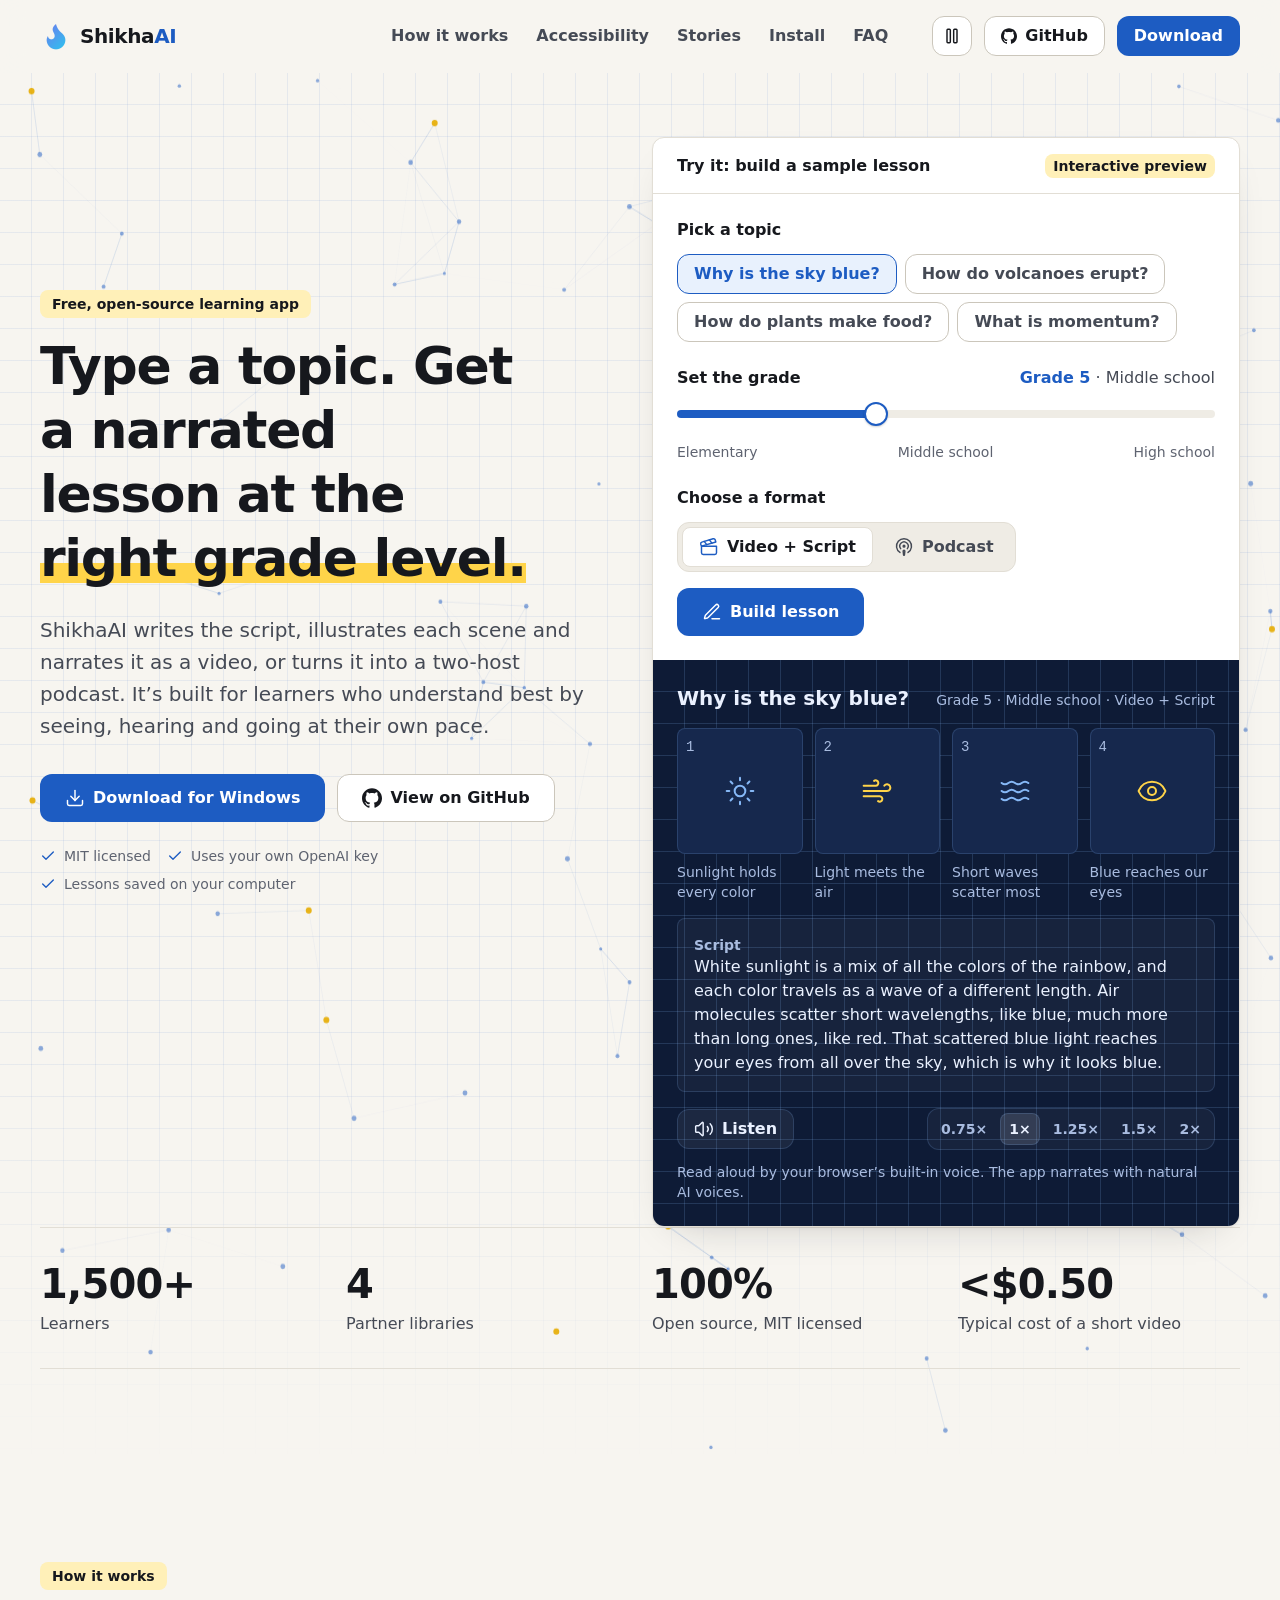
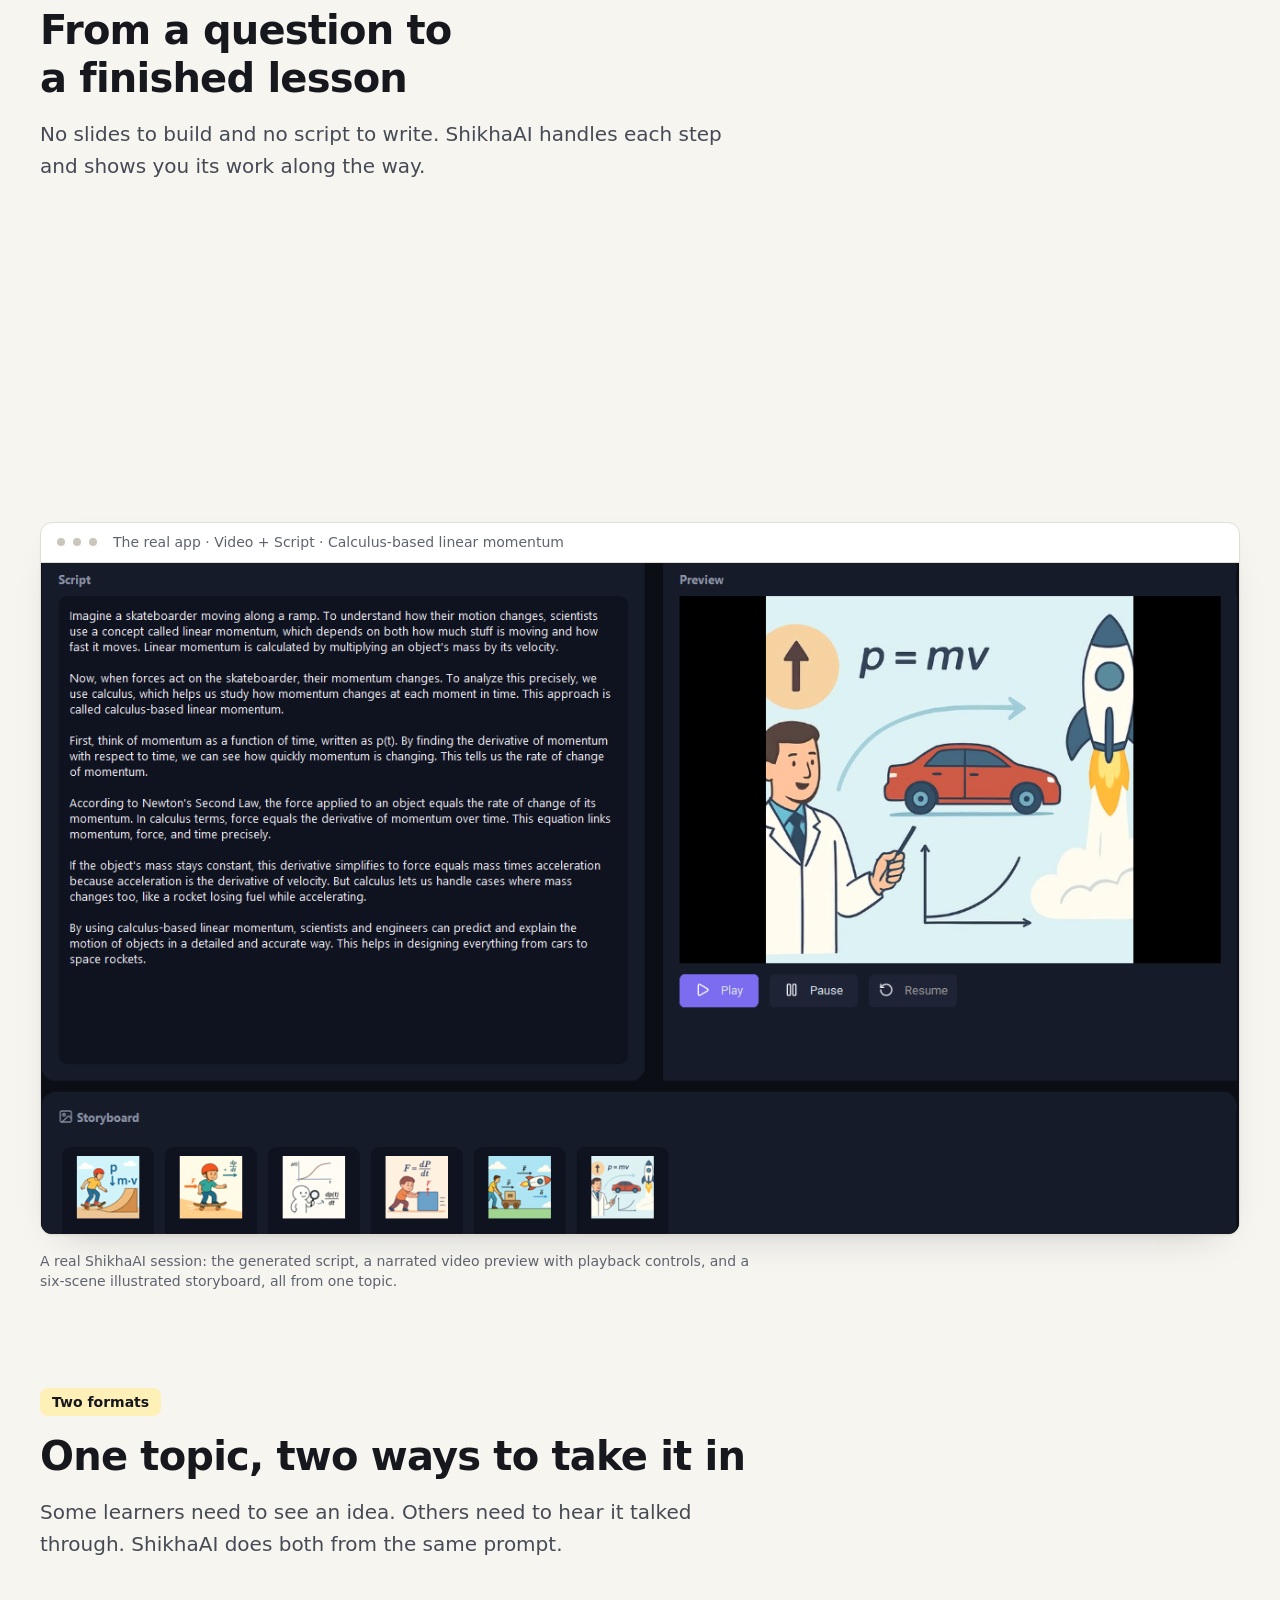
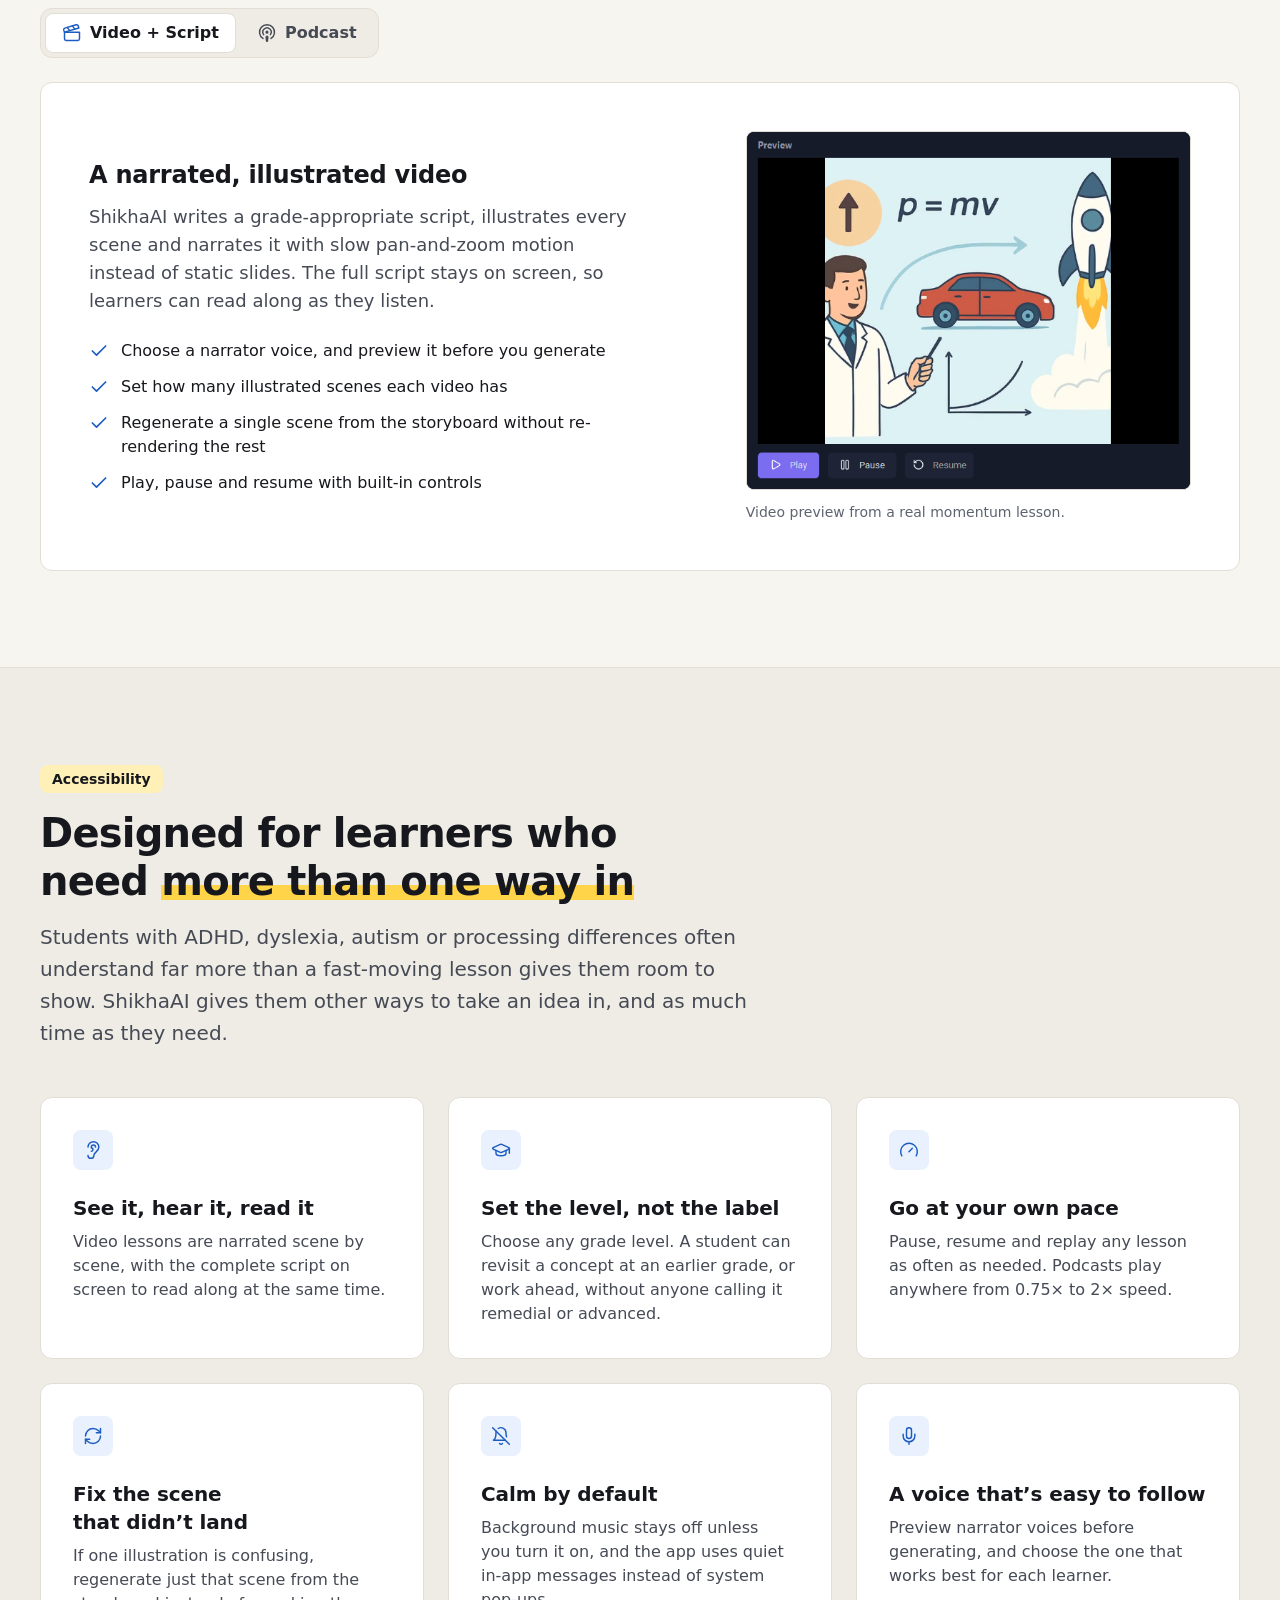
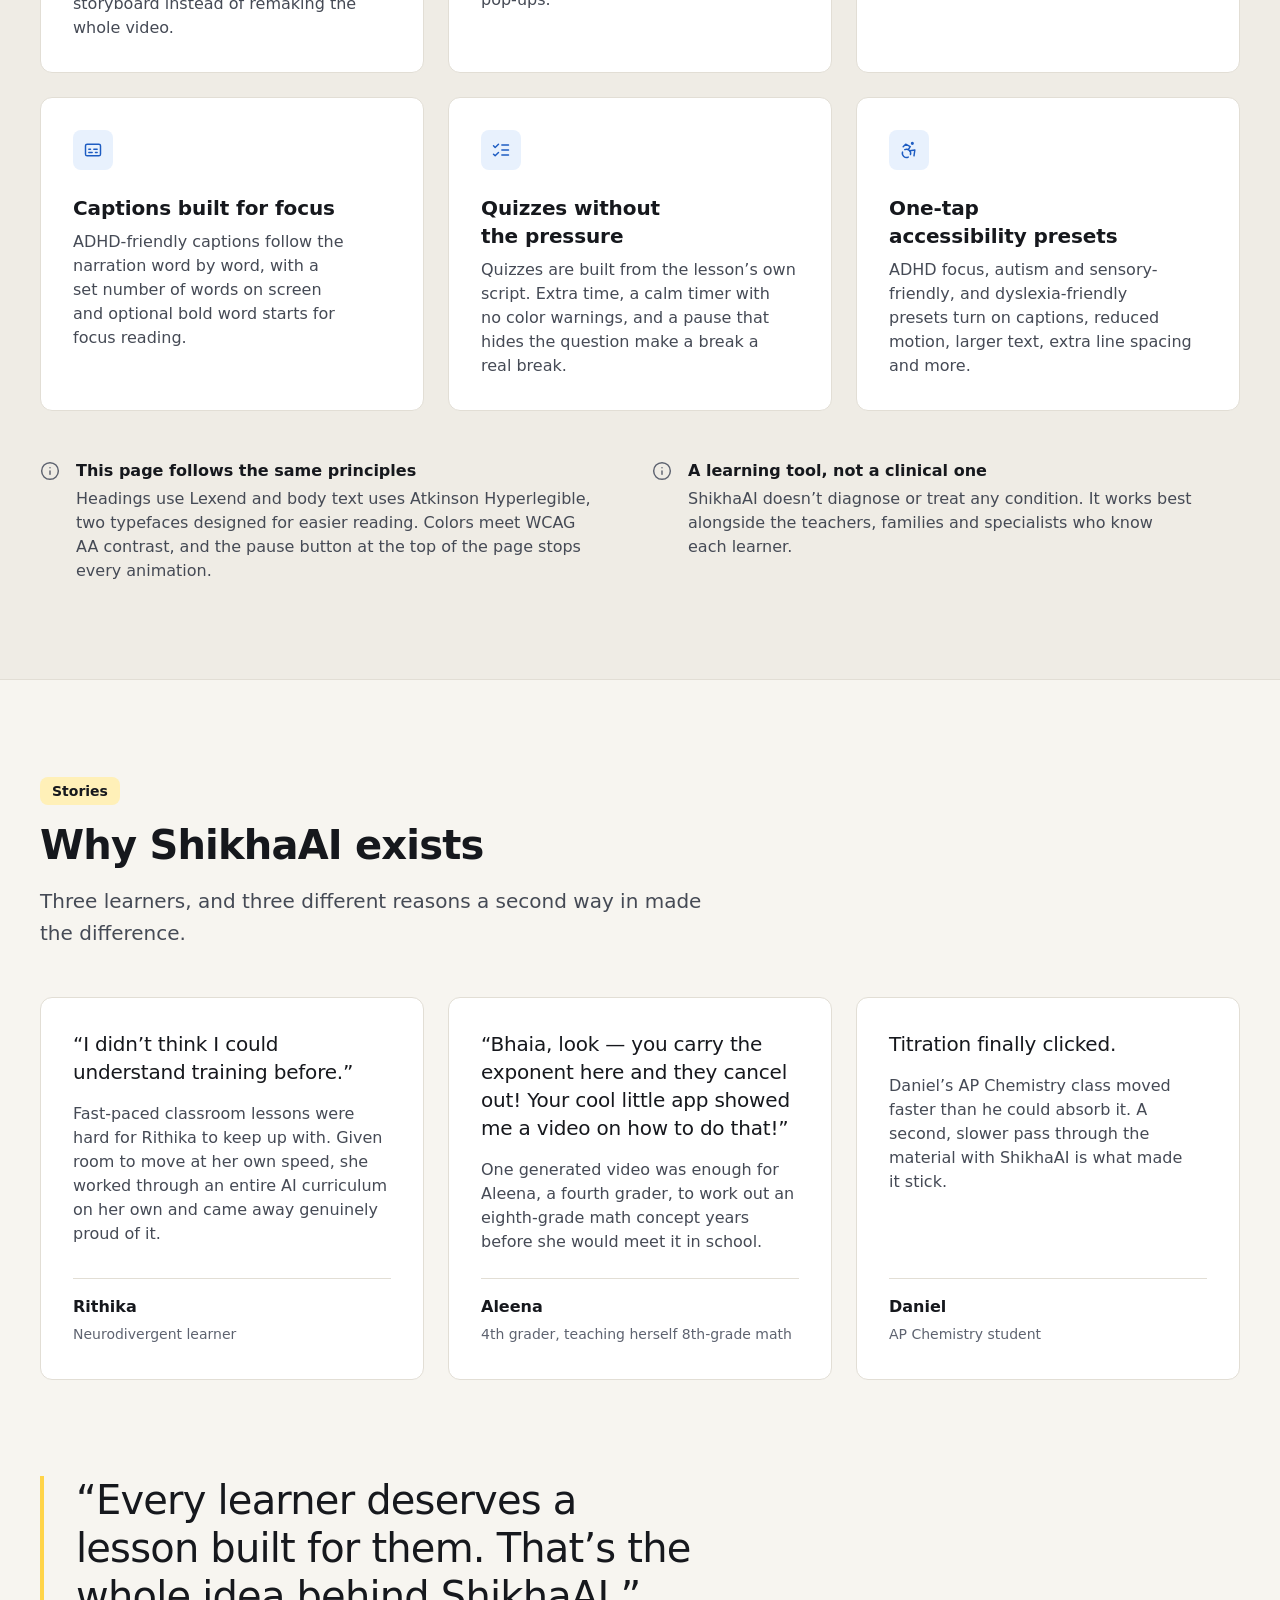
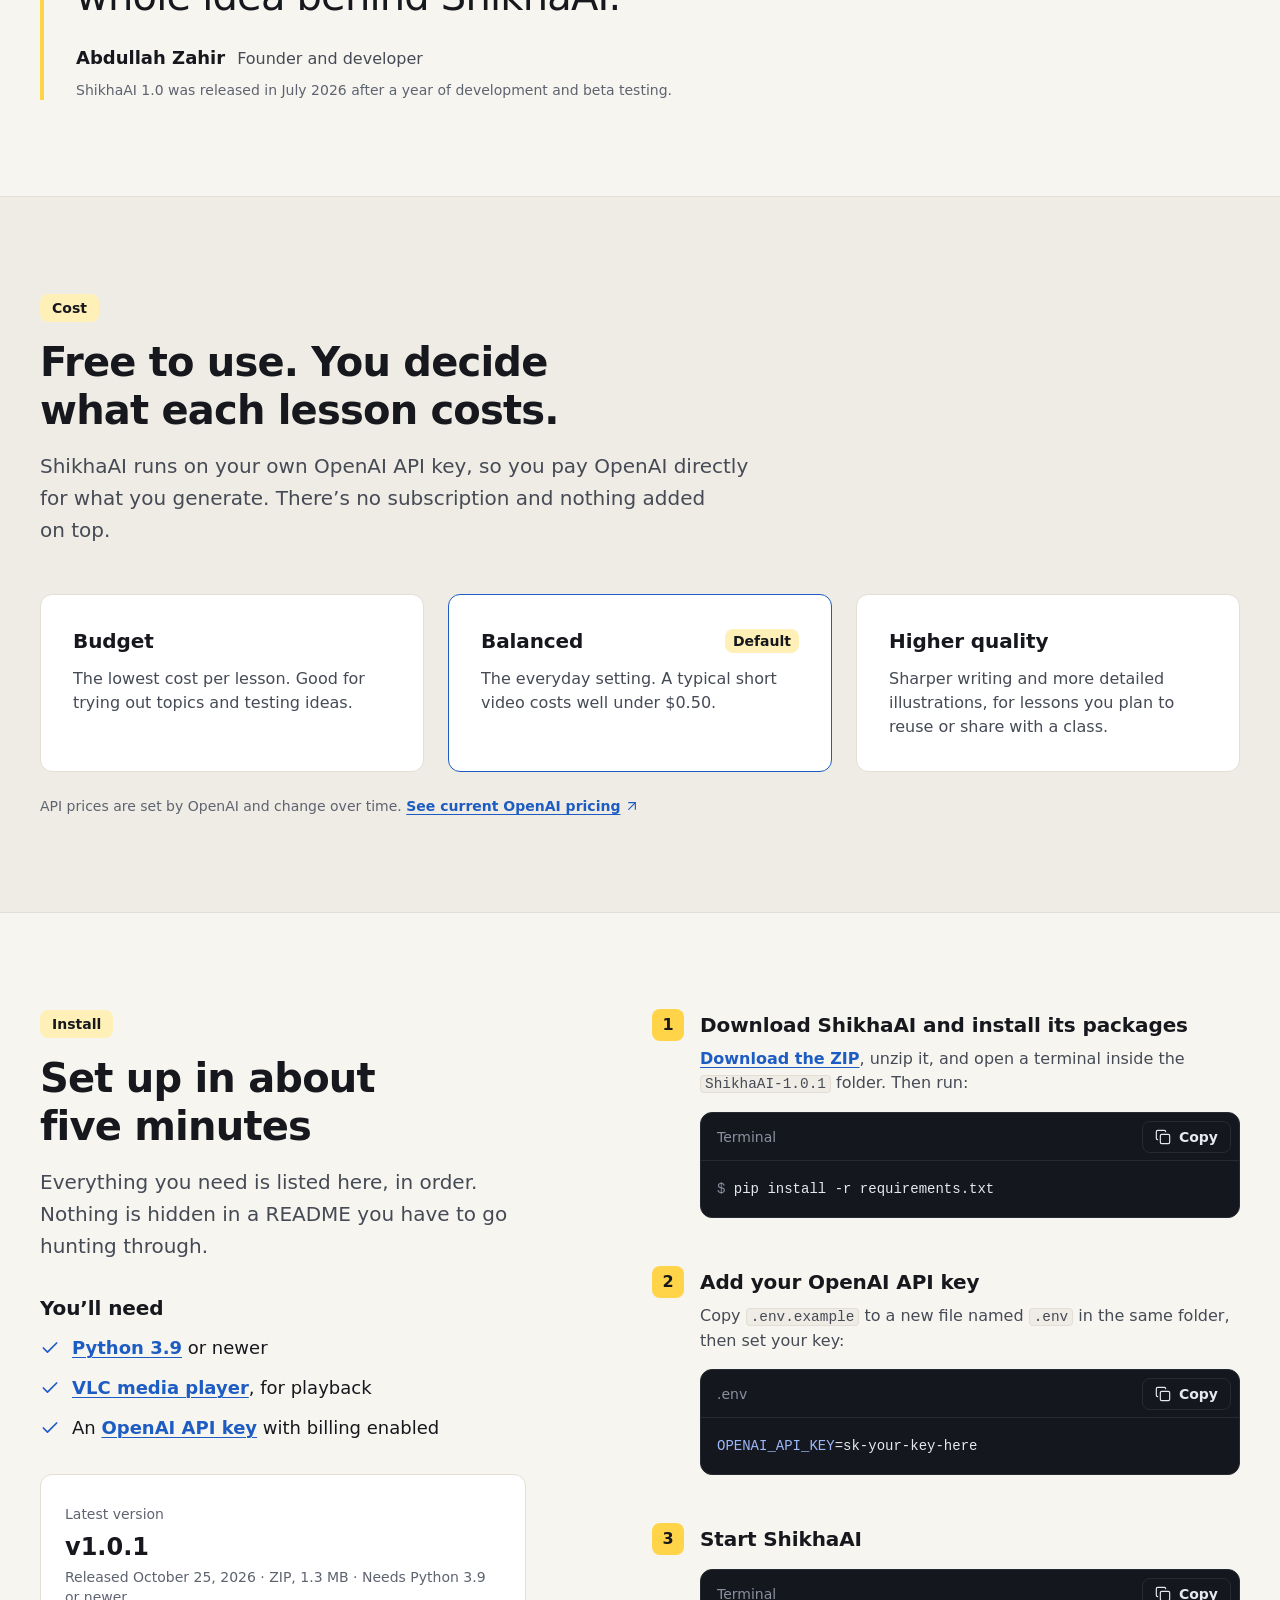
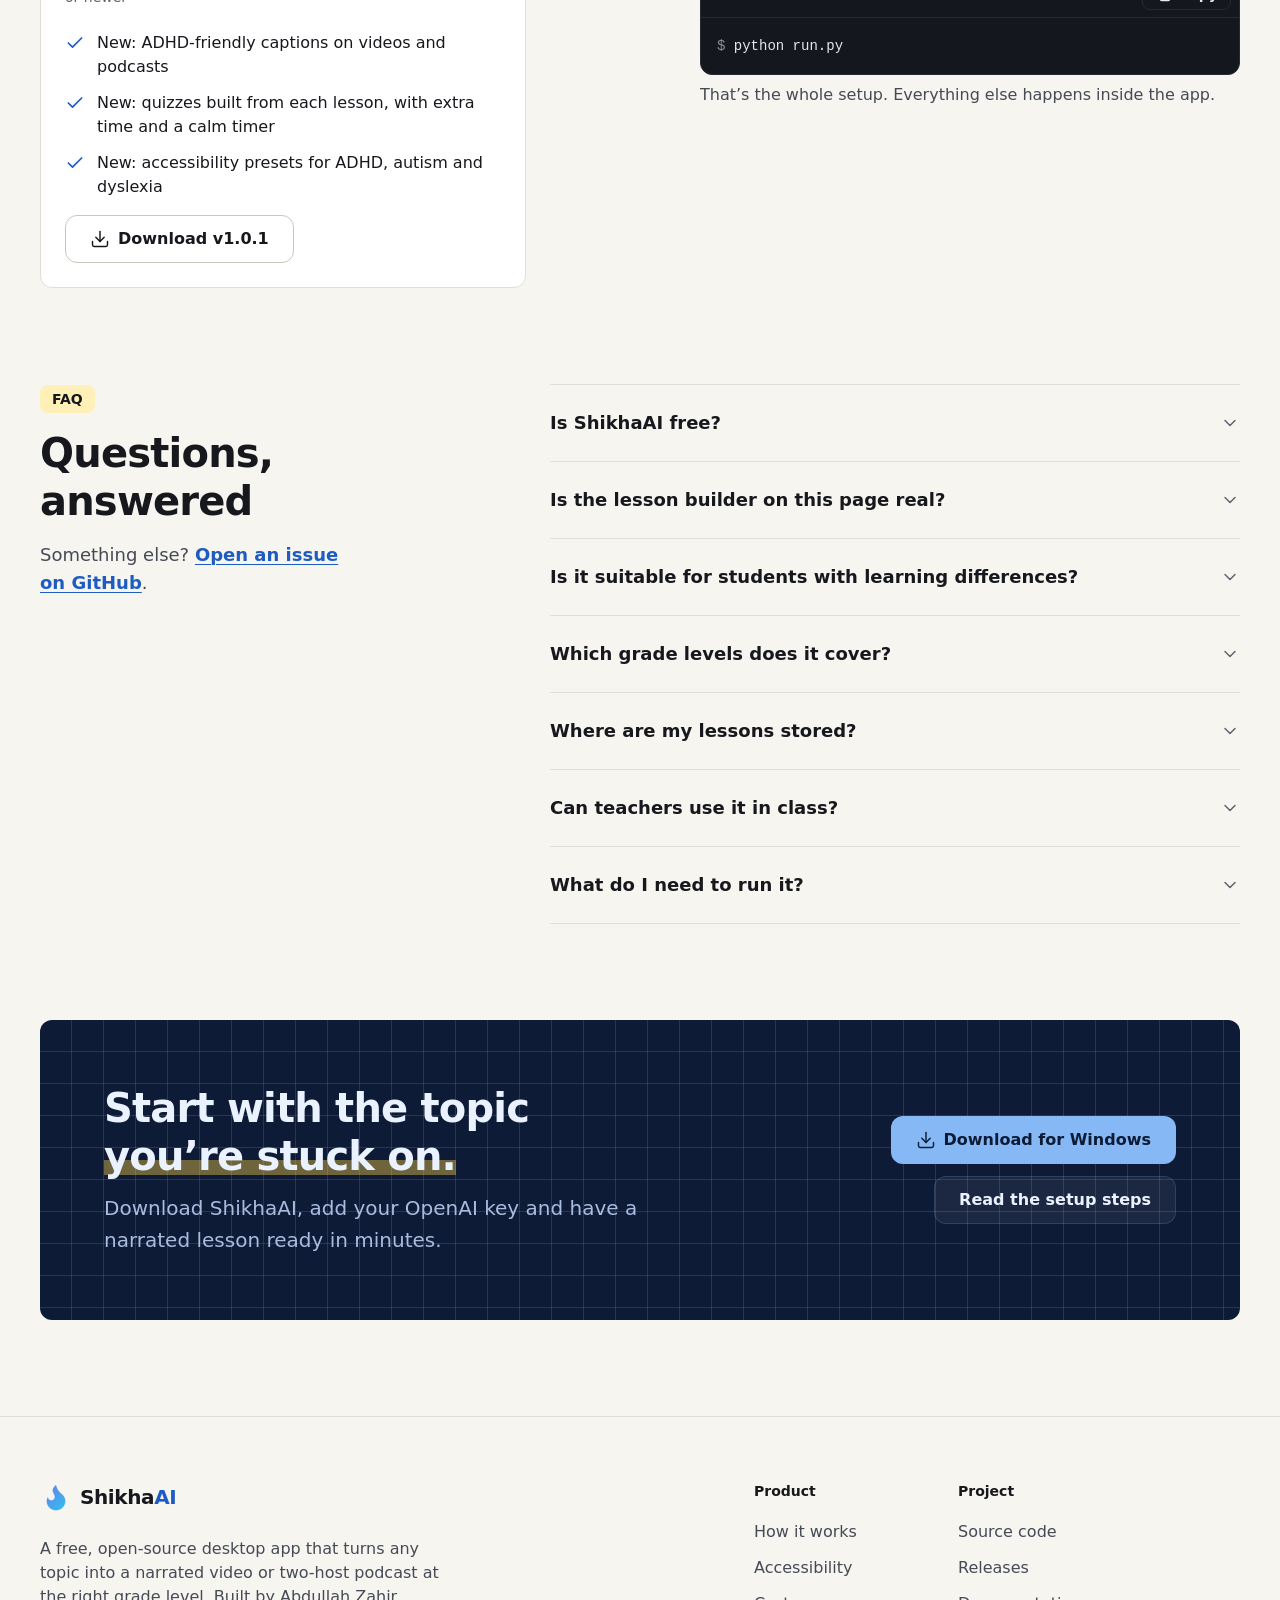
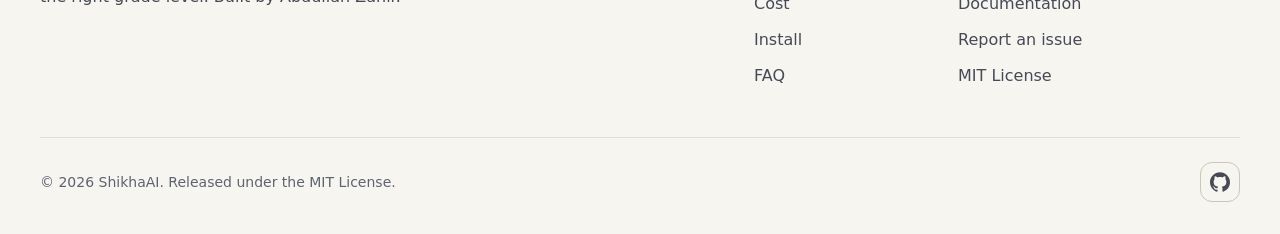
==== commit 4214a431: "Add files via upload" ====
--- a/index.html
+++ b/index.html
@@ -55,8 +55,8 @@
     "description": "A free, open-source desktop app that turns any topic into a narrated, illustrated video or a two-host podcast at the grade level you choose.",
     "applicationCategory": "EducationalApplication",
     "operatingSystem": "Windows",
-    "softwareVersion": "1.0.0",
-    "downloadUrl": "https://github.com/AbdullahZahir/ShikhaAI/releases/latest",
+    "softwareVersion": "1.0.1",
+    "downloadUrl": "https://shikhaai.com/ShikhaAI-v1.0.1.zip",
     "license": "https://opensource.org/licenses/MIT",
     "image": "https://shikhaai.com/og-image.png",
     "offers": { "@type": "Offer", "price": "0", "priceCurrency": "USD" },
@@ -94,6 +94,9 @@
     <symbol id="i-circle-check" viewBox="0 0 24 24" fill="none" stroke="currentColor" stroke-width="1.75" stroke-linecap="round" stroke-linejoin="round"><circle cx="12" cy="12" r="10"/><path d="m9 12 2 2 4-4"/></symbol>
     <symbol id="i-volume" viewBox="0 0 24 24" fill="none" stroke="currentColor" stroke-width="1.75" stroke-linecap="round" stroke-linejoin="round"><path d="M11 4.702a.705.705 0 0 0-1.203-.498L6.413 7.587A1.4 1.4 0 0 1 5.416 8H3a1 1 0 0 0-1 1v6a1 1 0 0 0 1 1h2.416a1.4 1.4 0 0 1 .997.413l3.383 3.384A.705.705 0 0 0 11 19.298z"/><path d="M16 9a5 5 0 0 1 0 6"/><path d="M19.364 18.364a9 9 0 0 0 0-12.728"/></symbol>
     <symbol id="i-stop" viewBox="0 0 24 24" fill="none" stroke="currentColor" stroke-width="1.75" stroke-linecap="round" stroke-linejoin="round"><rect width="18" height="18" x="3" y="3" rx="2"/></symbol>
+    <symbol id="i-captions" viewBox="0 0 24 24" fill="none" stroke="currentColor" stroke-width="1.75" stroke-linecap="round" stroke-linejoin="round"><rect width="18" height="14" x="3" y="5" rx="2" ry="2"/><path d="M7 15h4M15 15h2M7 11h2M13 11h4"/></symbol>
+    <symbol id="i-list-checks" viewBox="0 0 24 24" fill="none" stroke="currentColor" stroke-width="1.75" stroke-linecap="round" stroke-linejoin="round"><path d="m3 17 2 2 4-4"/><path d="m3 7 2 2 4-4"/><path d="M13 6h8"/><path d="M13 12h8"/><path d="M13 18h8"/></symbol>
+    <symbol id="i-accessibility" viewBox="0 0 24 24" fill="none" stroke="currentColor" stroke-width="1.75" stroke-linecap="round" stroke-linejoin="round"><circle cx="16" cy="4" r="1"/><path d="m18 19 1-7-6 1"/><path d="m5 8 3-3 5.5 3-2.36 3.5"/><path d="M4.24 14.5a5 5 0 0 0 6.88 6"/><path d="M13.76 17.5a5 5 0 0 0-6.88-6"/></symbol>
     <!-- Storyboard scene icons -->
     <symbol id="i-sun" viewBox="0 0 24 24" fill="none" stroke="currentColor" stroke-width="1.5" stroke-linecap="round" stroke-linejoin="round"><circle cx="12" cy="12" r="4"/><path d="M12 2v2"/><path d="M12 20v2"/><path d="m4.93 4.93 1.41 1.41"/><path d="m17.66 17.66 1.41 1.41"/><path d="M2 12h2"/><path d="M20 12h2"/><path d="m6.34 17.66-1.41 1.41"/><path d="m19.07 4.93-1.41 1.41"/></symbol>
     <symbol id="i-wind" viewBox="0 0 24 24" fill="none" stroke="currentColor" stroke-width="1.5" stroke-linecap="round" stroke-linejoin="round"><path d="M12.8 19.6A2 2 0 1 0 14 16H2"/><path d="M17.5 8a2.5 2.5 0 1 1 2 4H2"/><path d="M9.8 4.4A2 2 0 1 1 11 8H2"/></symbol>
@@ -136,7 +139,7 @@
           <svg class="icon icon-sm" aria-hidden="true"><use href="#i-github"/></svg>
           GitHub
         </a>
-        <a class="btn btn--primary btn--sm" href="https://github.com/AbdullahZahir/ShikhaAI/releases/latest">Download</a>
+        <a class="btn btn--primary btn--sm" href="ShikhaAI-v1.0.1.zip" download>Download</a>
         <button class="icon-btn menu-toggle" type="button" aria-expanded="false" aria-controls="mobile-menu" aria-label="Open menu">
           <svg class="icon icon-open" aria-hidden="true"><use href="#i-menu"/></svg>
           <svg class="icon icon-close" aria-hidden="true"><use href="#i-x"/></svg>
@@ -159,7 +162,7 @@
           </a>
         </li>
         <li class="mobile-menu-cta">
-          <a class="btn btn--primary btn--block" href="https://github.com/AbdullahZahir/ShikhaAI/releases/latest">
+          <a class="btn btn--primary btn--block" href="ShikhaAI-v1.0.1.zip" download>
             <svg class="icon" aria-hidden="true"><use href="#i-download"/></svg>
             Download for Windows
           </a>
@@ -181,7 +184,7 @@
           <h1 class="display" id="hero-title">Type a topic. Get a narrated lesson at the <span class="marker is-drawn-on-load">right grade level.</span></h1>
           <p class="lead">ShikhaAI writes the script, illustrates each scene and narrates it as a video, or turns it into a two-host podcast. It’s built for learners who understand best by seeing, hearing and going at their own pace.</p>
           <div class="btn-row">
-            <a class="btn btn--primary" href="https://github.com/AbdullahZahir/ShikhaAI/releases/latest">
+            <a class="btn btn--primary" href="ShikhaAI-v1.0.1.zip" download>
               <svg class="icon" aria-hidden="true"><use href="#i-download"/></svg>
               Download for Windows
             </a>
@@ -321,7 +324,7 @@
         <li class="step">
           <span class="step-num">3</span>
           <h3 class="h3">Watch, listen, come back</h3>
-          <p>Every lesson is saved with its script to a searchable library on your computer, ready to replay as many times as it takes.</p>
+          <p>Every lesson is saved with its script to a searchable library on your computer. Replay it as often as it takes, then quiz yourself on what it covered.</p>
         </li>
       </ol>
 
@@ -453,6 +456,21 @@
           <span class="feature-icon"><svg class="icon" aria-hidden="true"><use href="#i-mic"/></svg></span>
           <h3 class="h4">A voice that’s easy to follow</h3>
           <p>Preview narrator voices before generating, and choose the one that works best for each learner.</p>
+        </li>
+        <li class="card feature">
+          <span class="feature-icon"><svg class="icon" aria-hidden="true"><use href="#i-captions"/></svg></span>
+          <h3 class="h4">Captions built for focus</h3>
+          <p>ADHD-friendly captions follow the narration word by word, with a set number of words on screen and optional bold word starts for focus reading.</p>
+        </li>
+        <li class="card feature">
+          <span class="feature-icon"><svg class="icon" aria-hidden="true"><use href="#i-list-checks"/></svg></span>
+          <h3 class="h4">Quizzes without the pressure</h3>
+          <p>Quizzes are built from the lesson’s own script. Extra time, a calm timer with no color warnings, and a pause that hides the question make a break a real break.</p>
+        </li>
+        <li class="card feature">
+          <span class="feature-icon"><svg class="icon" aria-hidden="true"><use href="#i-accessibility"/></svg></span>
+          <h3 class="h4">One-tap accessibility presets</h3>
+          <p>ADHD focus, autism and sensory-friendly, and dyslexia-friendly presets turn on captions, reduced motion, larger text, extra line spacing and more.</p>
         </li>
       </ul>
 
@@ -572,22 +590,21 @@
             <li><svg class="icon" aria-hidden="true"><use href="#i-check"/></svg><span>An <a class="text-link" href="https://platform.openai.com/api-keys">OpenAI API key</a> with billing enabled</span></li>
           </ul>
 
-          <div class="card release" id="release" aria-busy="true" aria-live="polite">
-            <span class="caption">Latest release</span>
-            <div class="release-skeleton" aria-hidden="true">
-              <span class="skeleton"></span>
-              <span class="skeleton"></span>
+          <div class="card release" id="release">
+            <span class="caption">Latest version</span>
+            <div class="release-version">
+              <strong>v1.0.1</strong>
             </div>
-            <div class="release-content">
-              <div class="release-version">
-                <strong data-release="version">v1.0.0</strong>
-              </div>
-              <p class="caption release-meta" data-release="meta">Published July 10, 2026 · ZIP, 1.3 MB</p>
-              <a class="btn btn--secondary" data-release="link" href="https://github.com/AbdullahZahir/ShikhaAI/releases/latest">
-                <svg class="icon" aria-hidden="true"><use href="#i-download"/></svg>
-                Download from GitHub
-              </a>
-            </div>
+            <p class="caption release-meta">Released October 25, 2026 · ZIP, 1.3 MB · Needs Python 3.9 or newer</p>
+            <ul class="check-list">
+              <li><svg class="icon" aria-hidden="true"><use href="#i-check"/></svg>New: ADHD-friendly captions on videos and podcasts</li>
+              <li><svg class="icon" aria-hidden="true"><use href="#i-check"/></svg>New: quizzes built from each lesson, with extra time and a calm timer</li>
+              <li><svg class="icon" aria-hidden="true"><use href="#i-check"/></svg>New: accessibility presets for ADHD, autism and dyslexia</li>
+            </ul>
+            <a class="btn btn--secondary" href="ShikhaAI-v1.0.1.zip" download>
+              <svg class="icon" aria-hidden="true"><use href="#i-download"/></svg>
+              Download v1.0.1
+            </a>
           </div>
         </div>
 
@@ -595,19 +612,18 @@
           <li class="install-step">
             <span class="install-step-num" aria-hidden="true">1</span>
             <div>
-              <h3 class="h4">Get the code and install dependencies</h3>
+              <h3 class="h4">Download ShikhaAI and install its packages</h3>
+              <p><a class="text-link" href="ShikhaAI-v1.0.1.zip" download>Download the ZIP</a>, unzip it, and open a terminal inside the <code class="inline">ShikhaAI-1.0.1</code> folder. Then run:</p>
               <div class="code">
                 <div class="code-bar">
                   <span>Terminal</span>
-                  <button class="copy-btn" type="button" data-copy="git clone https://github.com/AbdullahZahir/ShikhaAI.git&#10;cd ShikhaAI&#10;pip install -r requirements.txt">
+                  <button class="copy-btn" type="button" data-copy="pip install -r requirements.txt">
                     <svg class="icon icon-sm icon-copy" aria-hidden="true"><use href="#i-copy"/></svg>
                     <svg class="icon icon-sm icon-done" aria-hidden="true"><use href="#i-check"/></svg>
-                    <span class="copy-label">Copy</span><span class="visually-hidden"> install commands</span>
+                    <span class="copy-label">Copy</span><span class="visually-hidden"> install command</span>
                   </button>
                 </div>
-<pre><code><span class="prompt">$ </span>git clone https://github.com/AbdullahZahir/ShikhaAI.git
-<span class="prompt">$ </span>cd ShikhaAI
-<span class="prompt">$ </span>pip install -r requirements.txt</code></pre>
+<pre><code><span class="prompt">$ </span>pip install -r requirements.txt</code></pre>
               </div>
             </div>
           </li>
@@ -678,7 +694,7 @@
           <div class="faq-item">
             <h3><button class="faq-trigger" type="button" aria-expanded="false" aria-controls="faq-3" id="faq-3-btn">Is it suitable for students with learning differences?<svg class="icon" aria-hidden="true"><use href="#i-chevron"/></svg></button></h3>
             <div class="faq-panel" id="faq-3" role="region" aria-labelledby="faq-3-btn"><div>
-              <p>It was built with them in mind. Lessons can be watched, listened to or read along with, pitched at any grade level, slowed down and replayed. It isn’t a clinical or diagnostic tool, and it works best alongside the teachers, families and specialists who know the learner.</p>
+              <p>It was built with them in mind. Lessons can be watched, listened to or read along with captions, pitched at any grade level, slowed down and replayed, and presets for ADHD, autism and dyslexia set up the right supports in one tap. It isn’t a clinical or diagnostic tool, and it works best alongside the teachers, families and specialists who know the learner.</p>
             </div></div>
           </div>
           <div class="faq-item">
@@ -719,7 +735,7 @@
           <p class="lead">Download ShikhaAI, add your OpenAI key and have a narrated lesson ready in minutes.</p>
         </div>
         <div class="btn-row">
-          <a class="btn btn--primary" href="https://github.com/AbdullahZahir/ShikhaAI/releases/latest">
+          <a class="btn btn--primary" href="ShikhaAI-v1.0.1.zip" download>
             <svg class="icon" aria-hidden="true"><use href="#i-download"/></svg>
             Download for Windows
           </a>
--- a/styles.css
+++ b/styles.css
@@ -346,6 +346,7 @@
   background: var(--surface-2);
   border: 1px solid var(--line);
   border-radius: 4px;
+  white-space: nowrap;
 }
 
 /* ==========================================================================
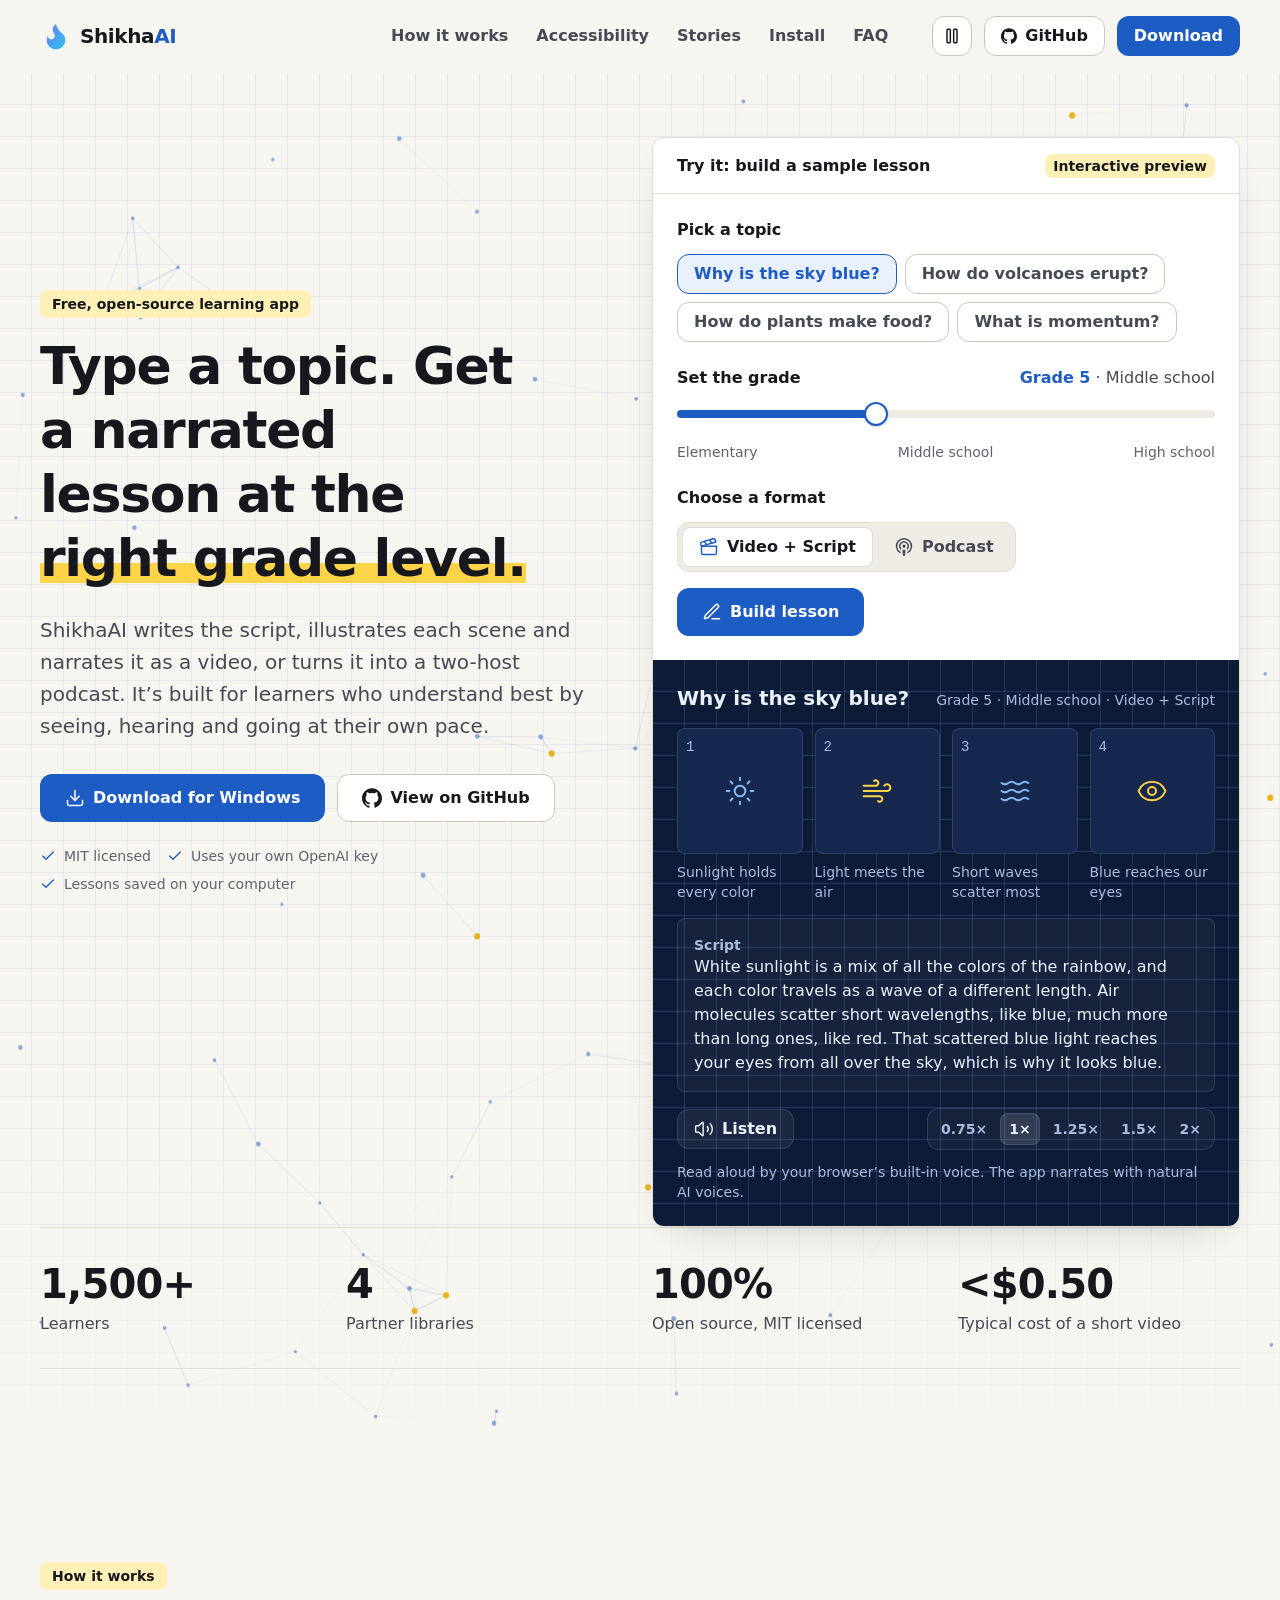
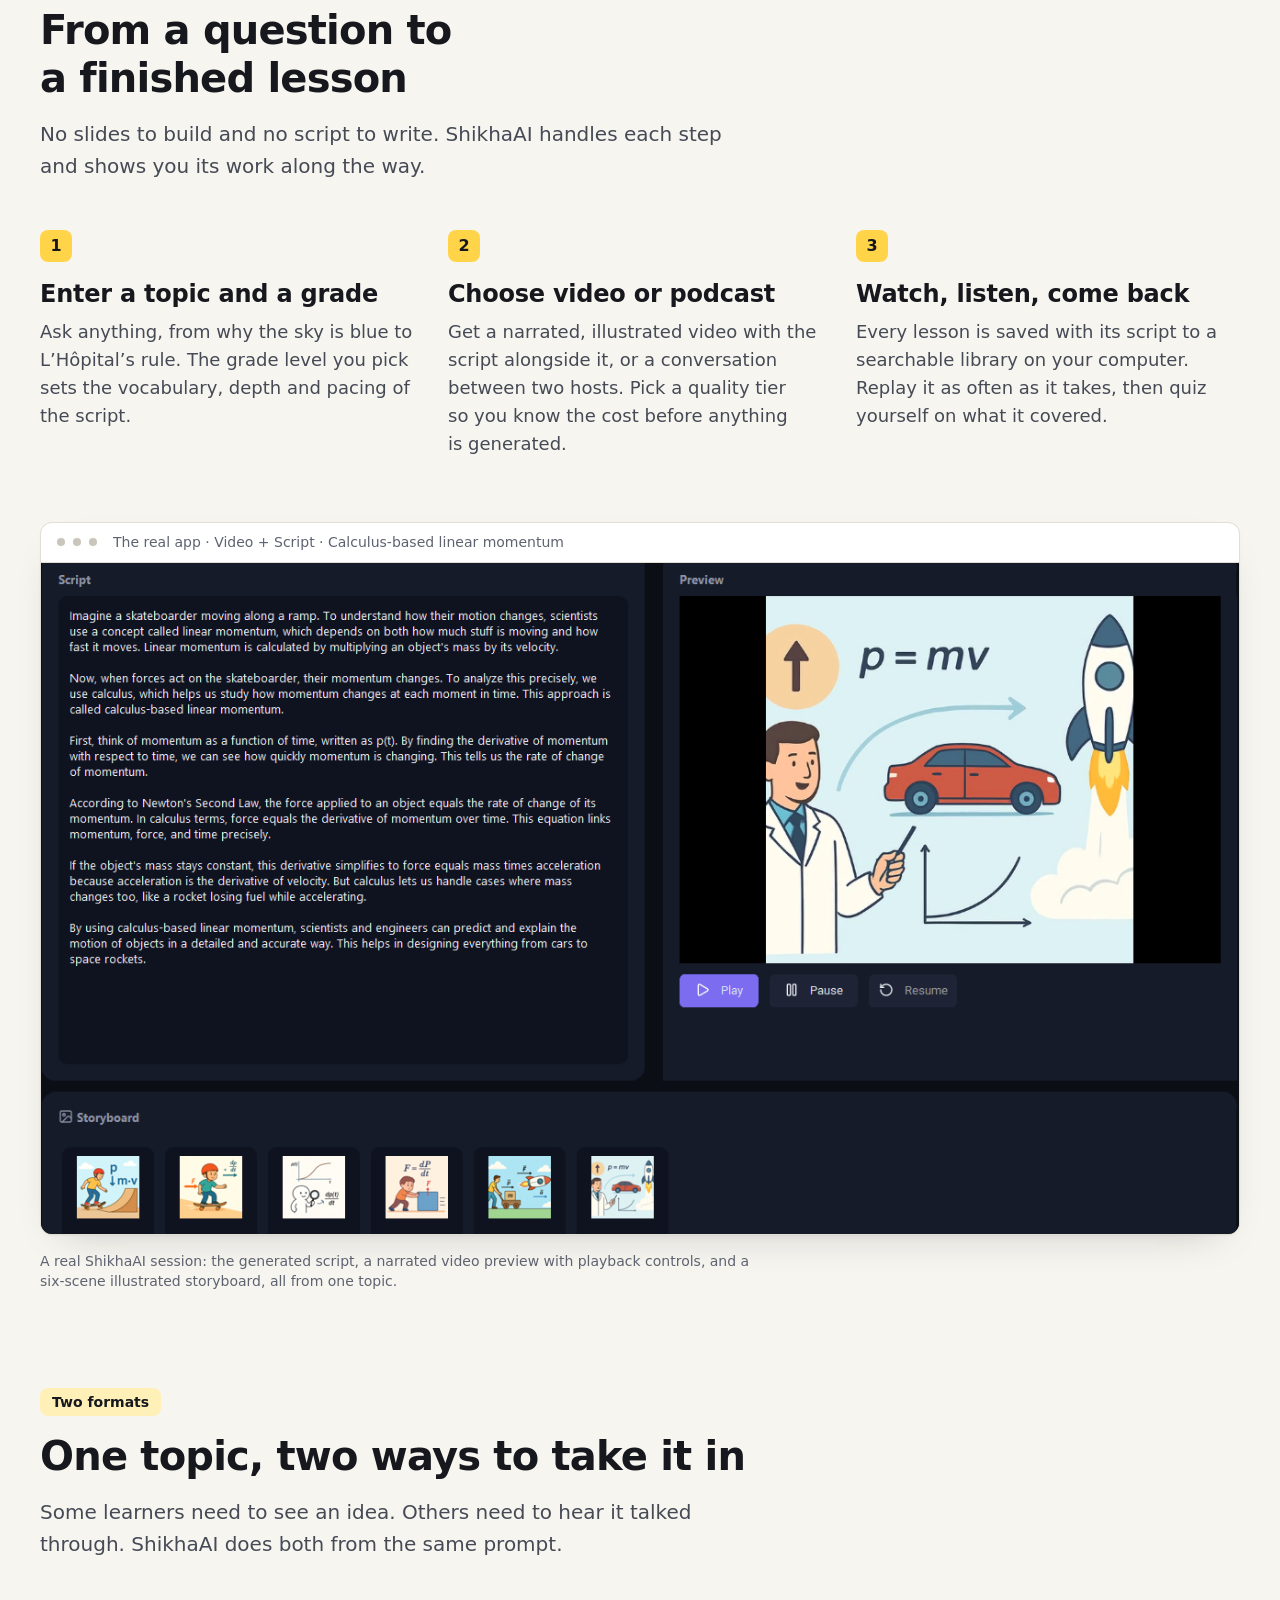
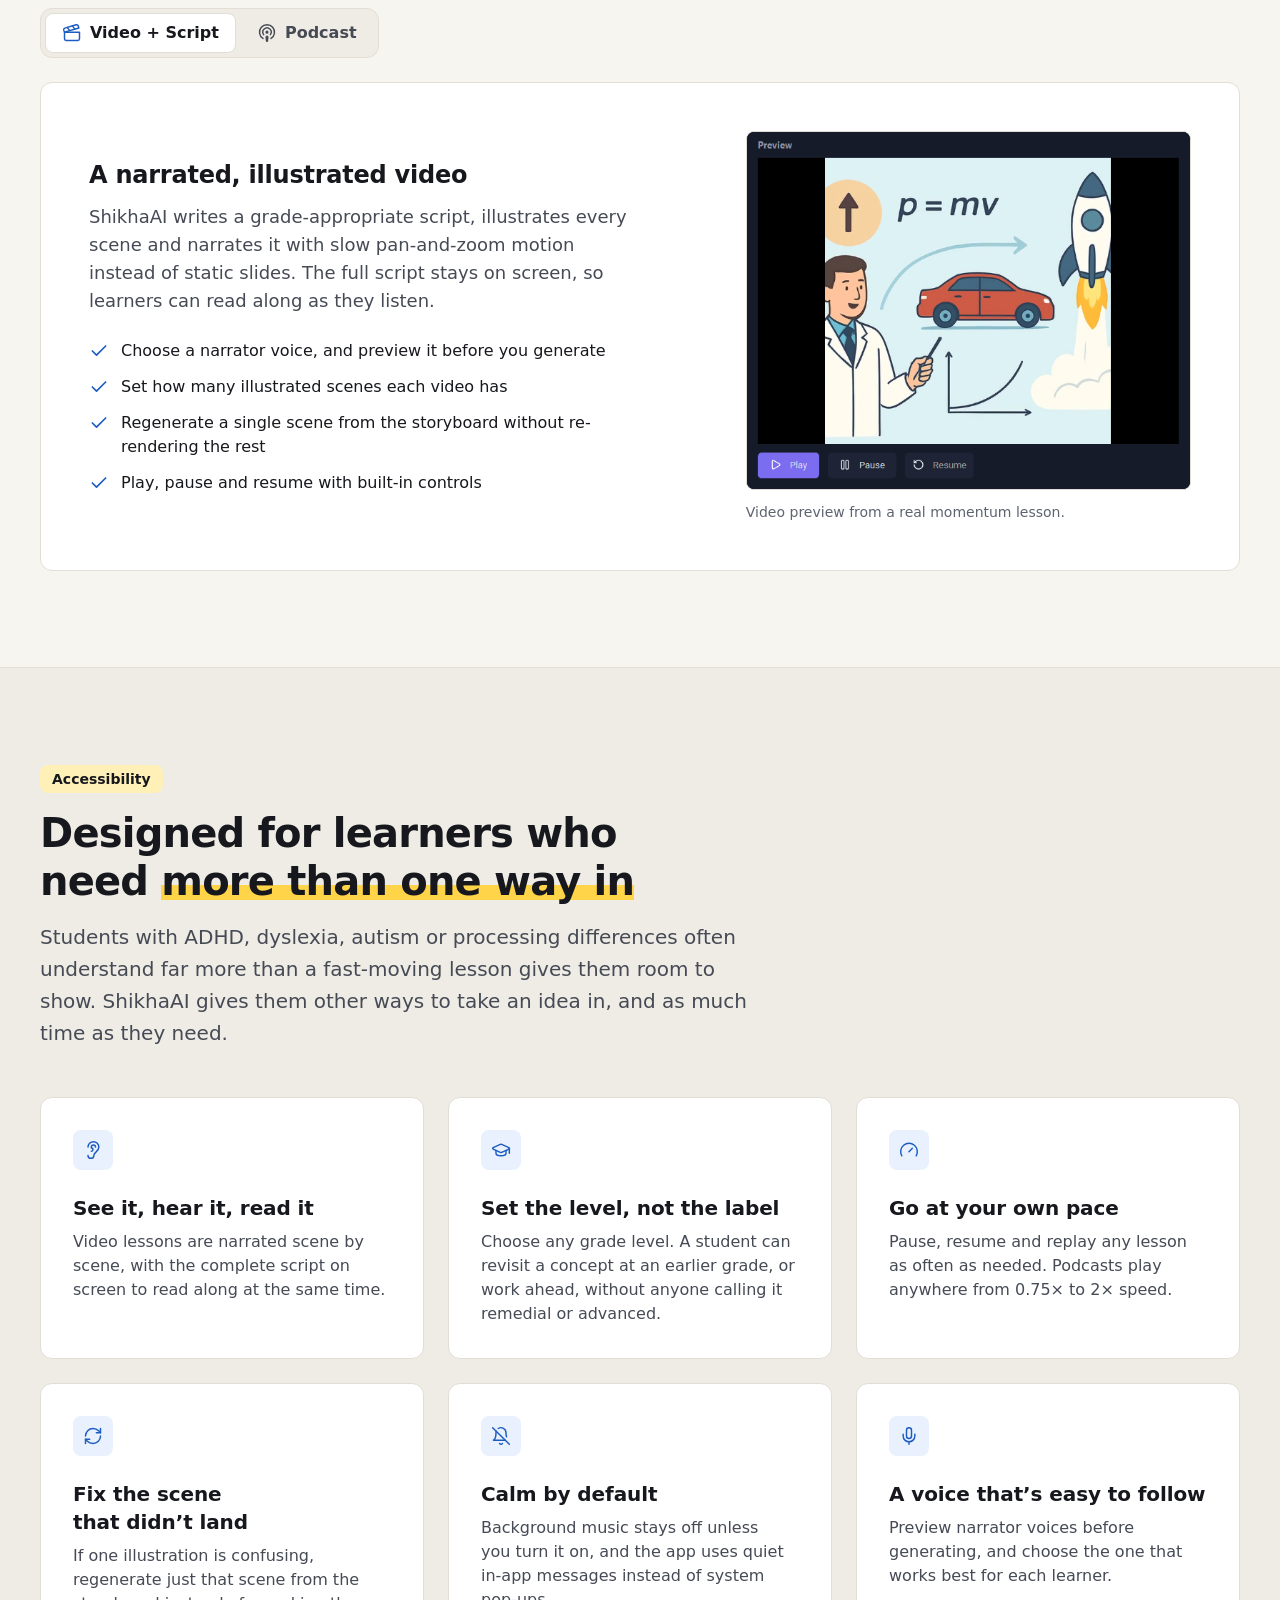
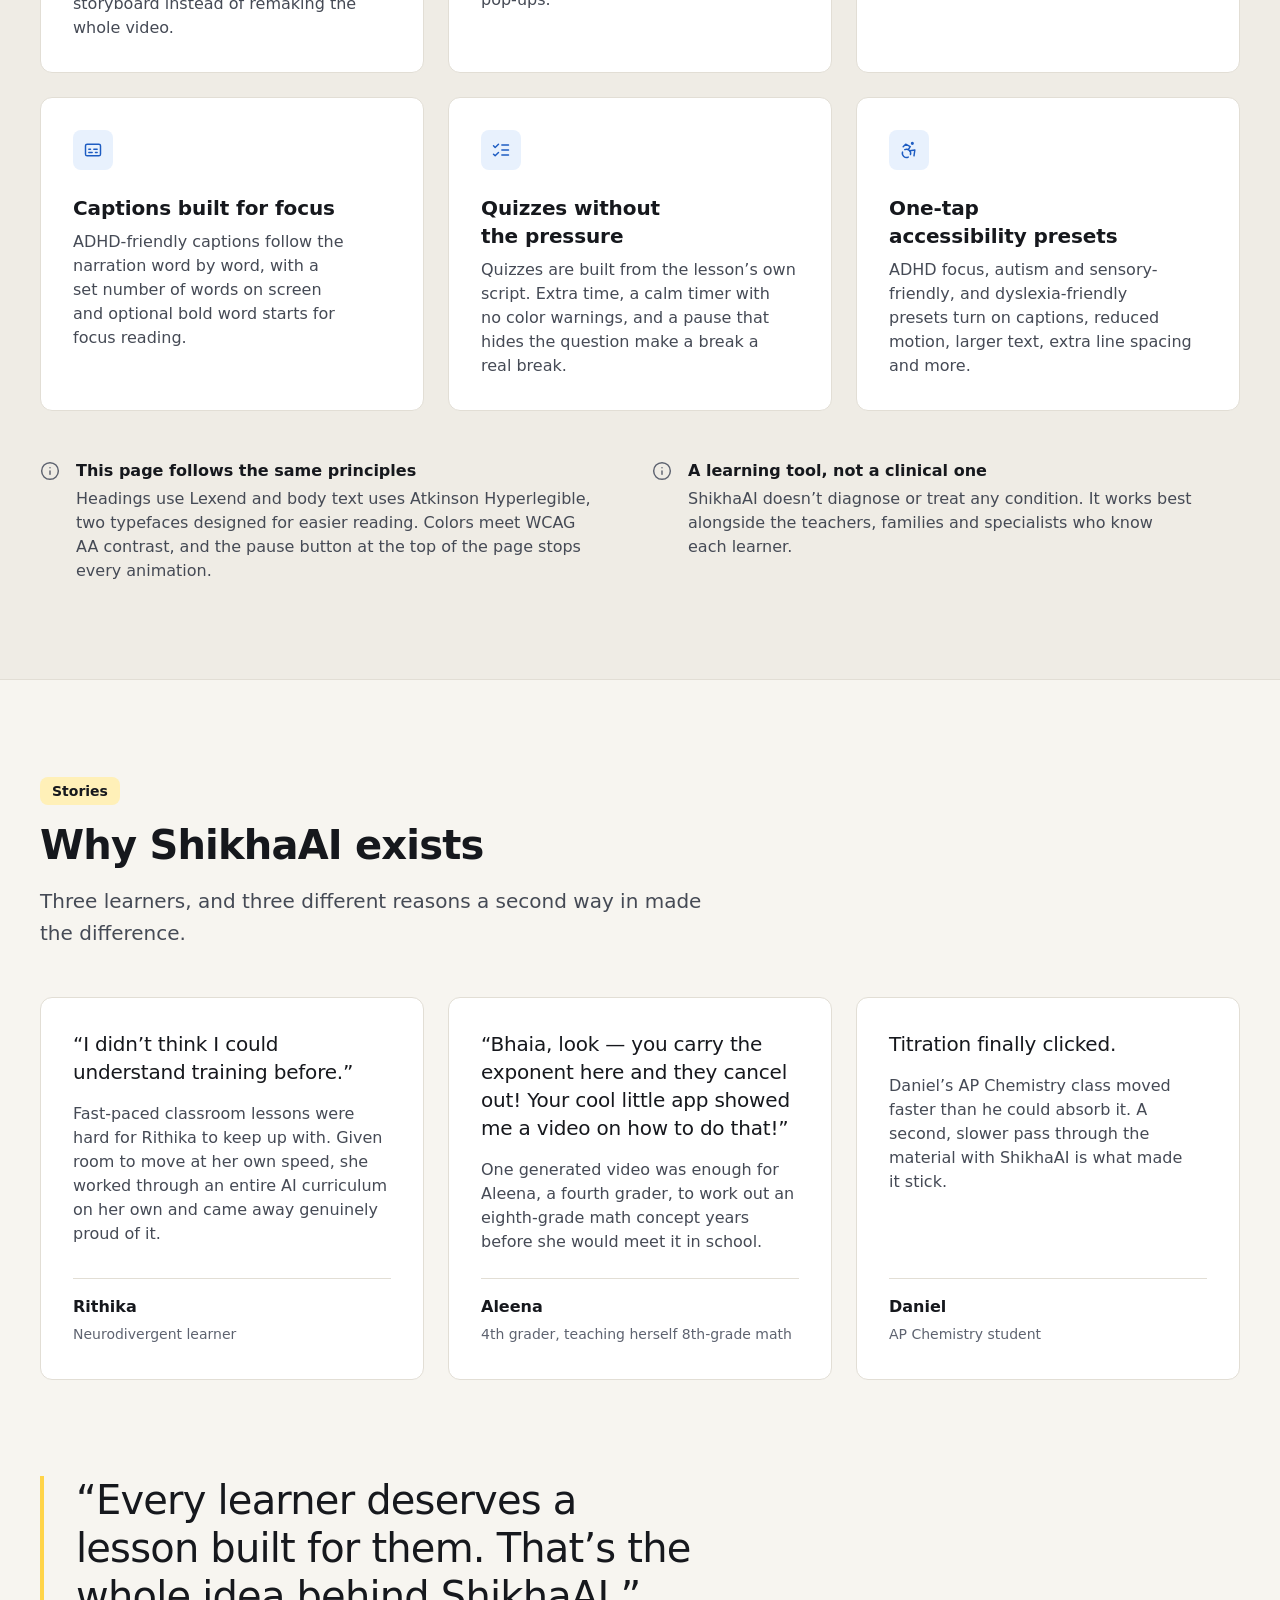
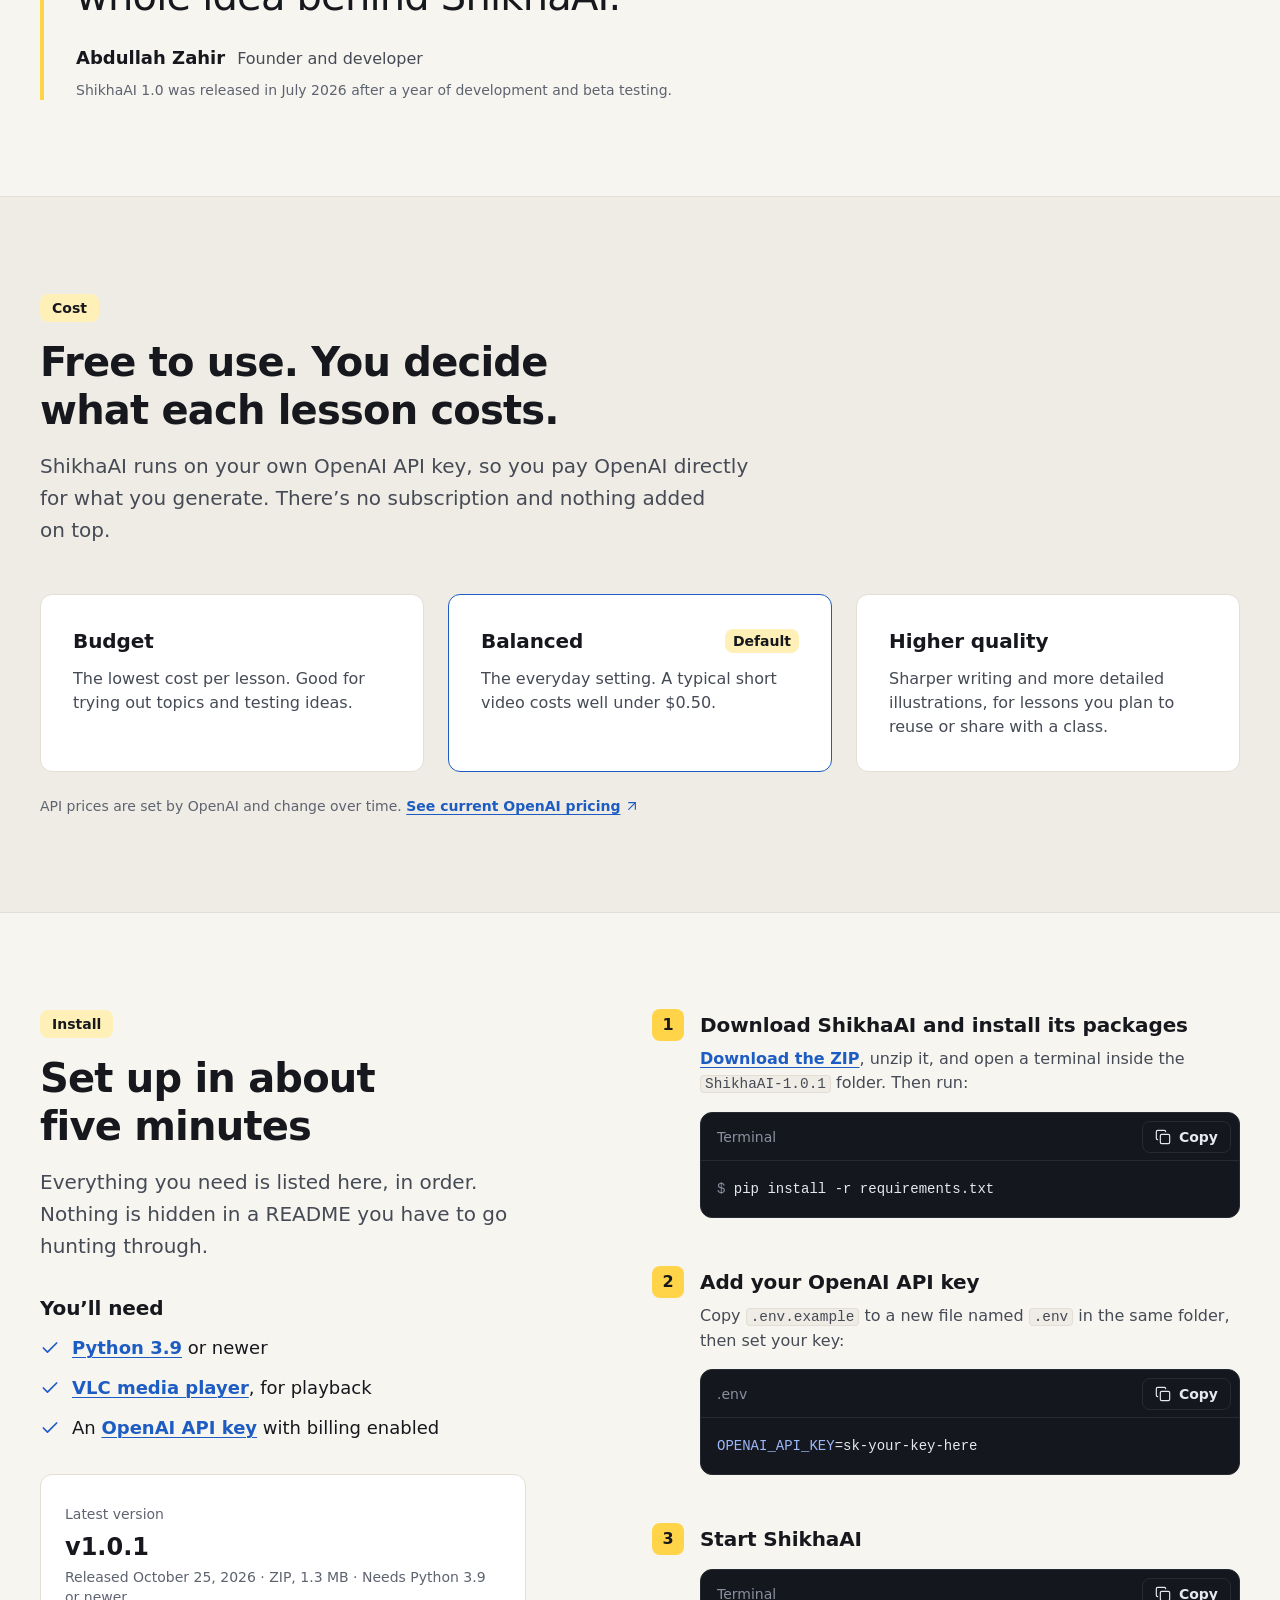
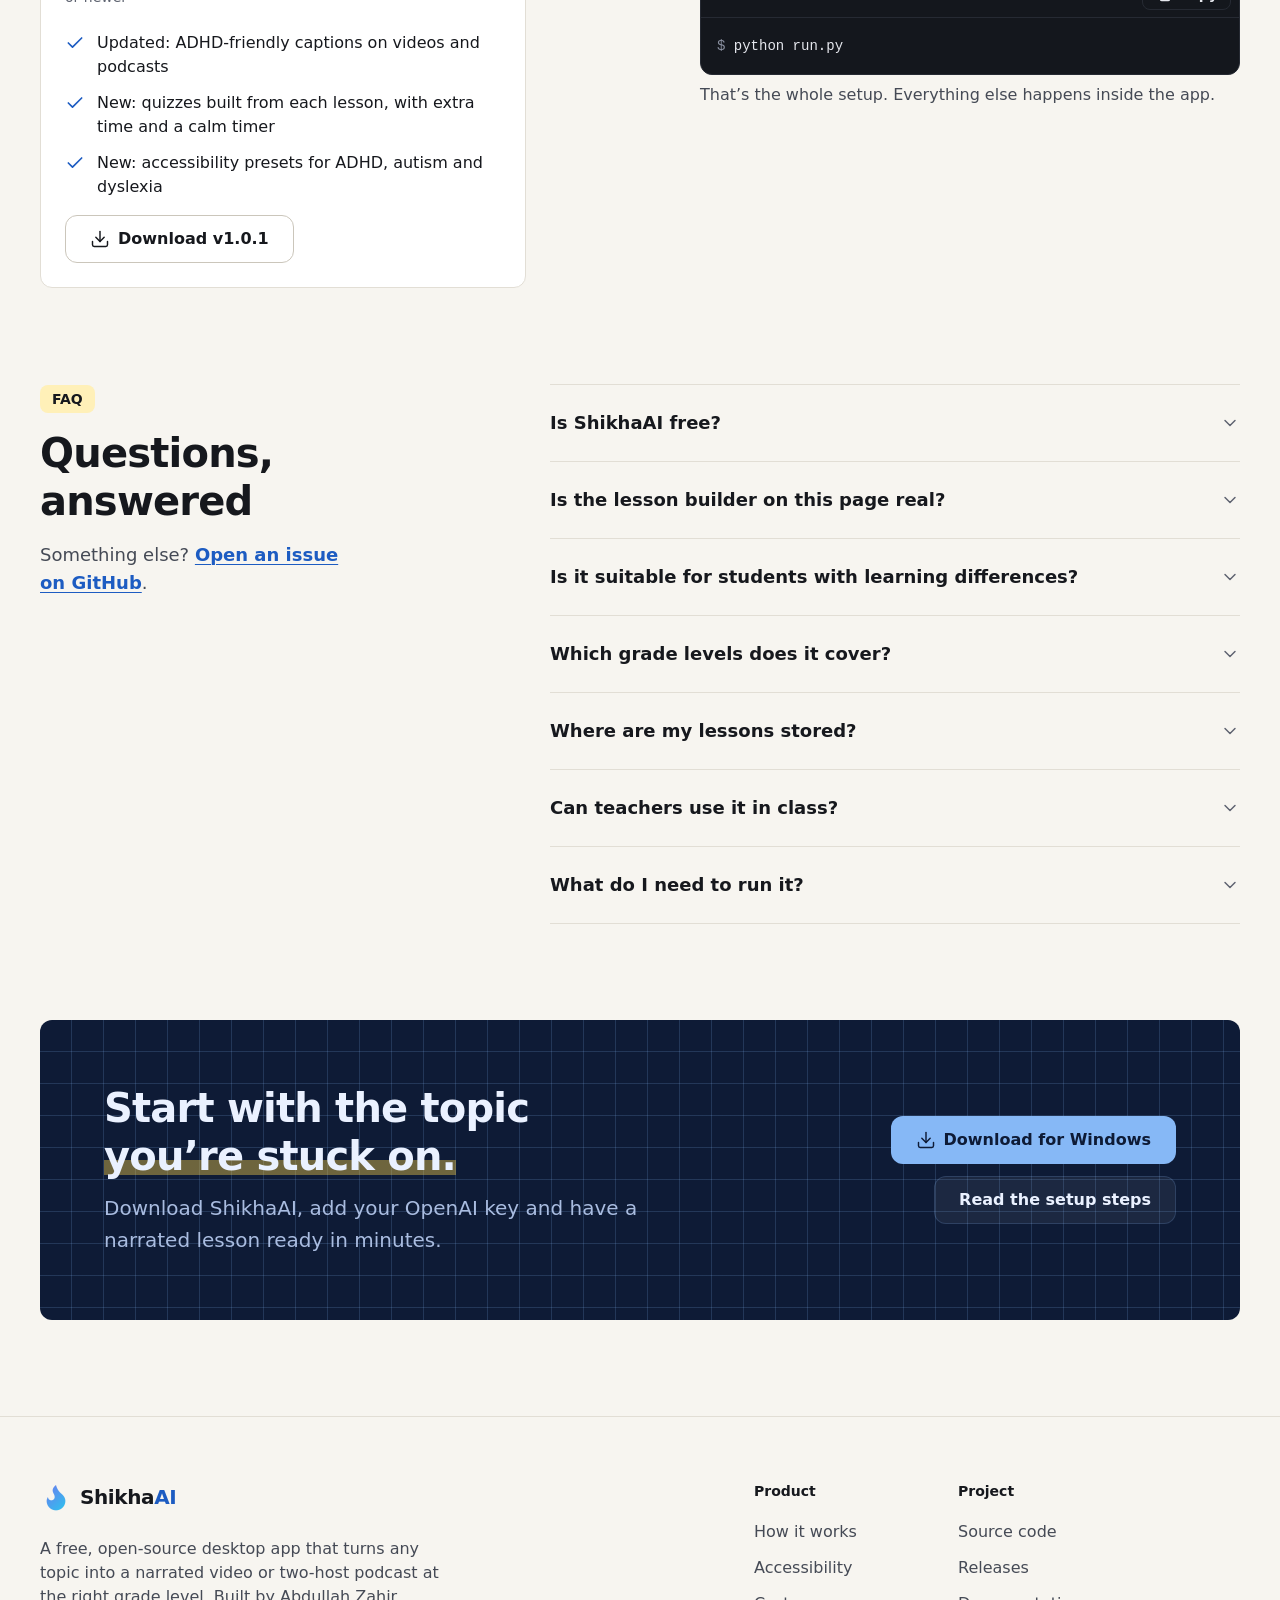
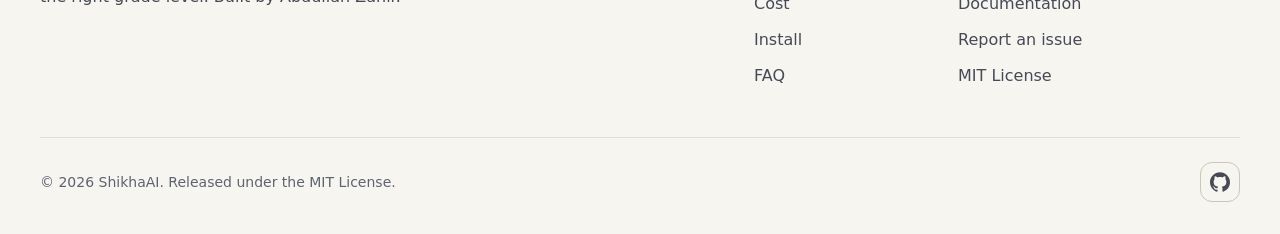
==== commit afe60e8a: "Update release notes for version 1.0.1" ====
--- a/index.html
+++ b/index.html
@@ -597,7 +597,7 @@
             </div>
             <p class="caption release-meta">Released October 25, 2026 · ZIP, 1.3 MB · Needs Python 3.9 or newer</p>
             <ul class="check-list">
-              <li><svg class="icon" aria-hidden="true"><use href="#i-check"/></svg>New: ADHD-friendly captions on videos and podcasts</li>
+              <li><svg class="icon" aria-hidden="true"><use href="#i-check"/></svg>Updated: ADHD-friendly captions on videos and podcasts</li>
               <li><svg class="icon" aria-hidden="true"><use href="#i-check"/></svg>New: quizzes built from each lesson, with extra time and a calm timer</li>
               <li><svg class="icon" aria-hidden="true"><use href="#i-check"/></svg>New: accessibility presets for ADHD, autism and dyslexia</li>
             </ul>
